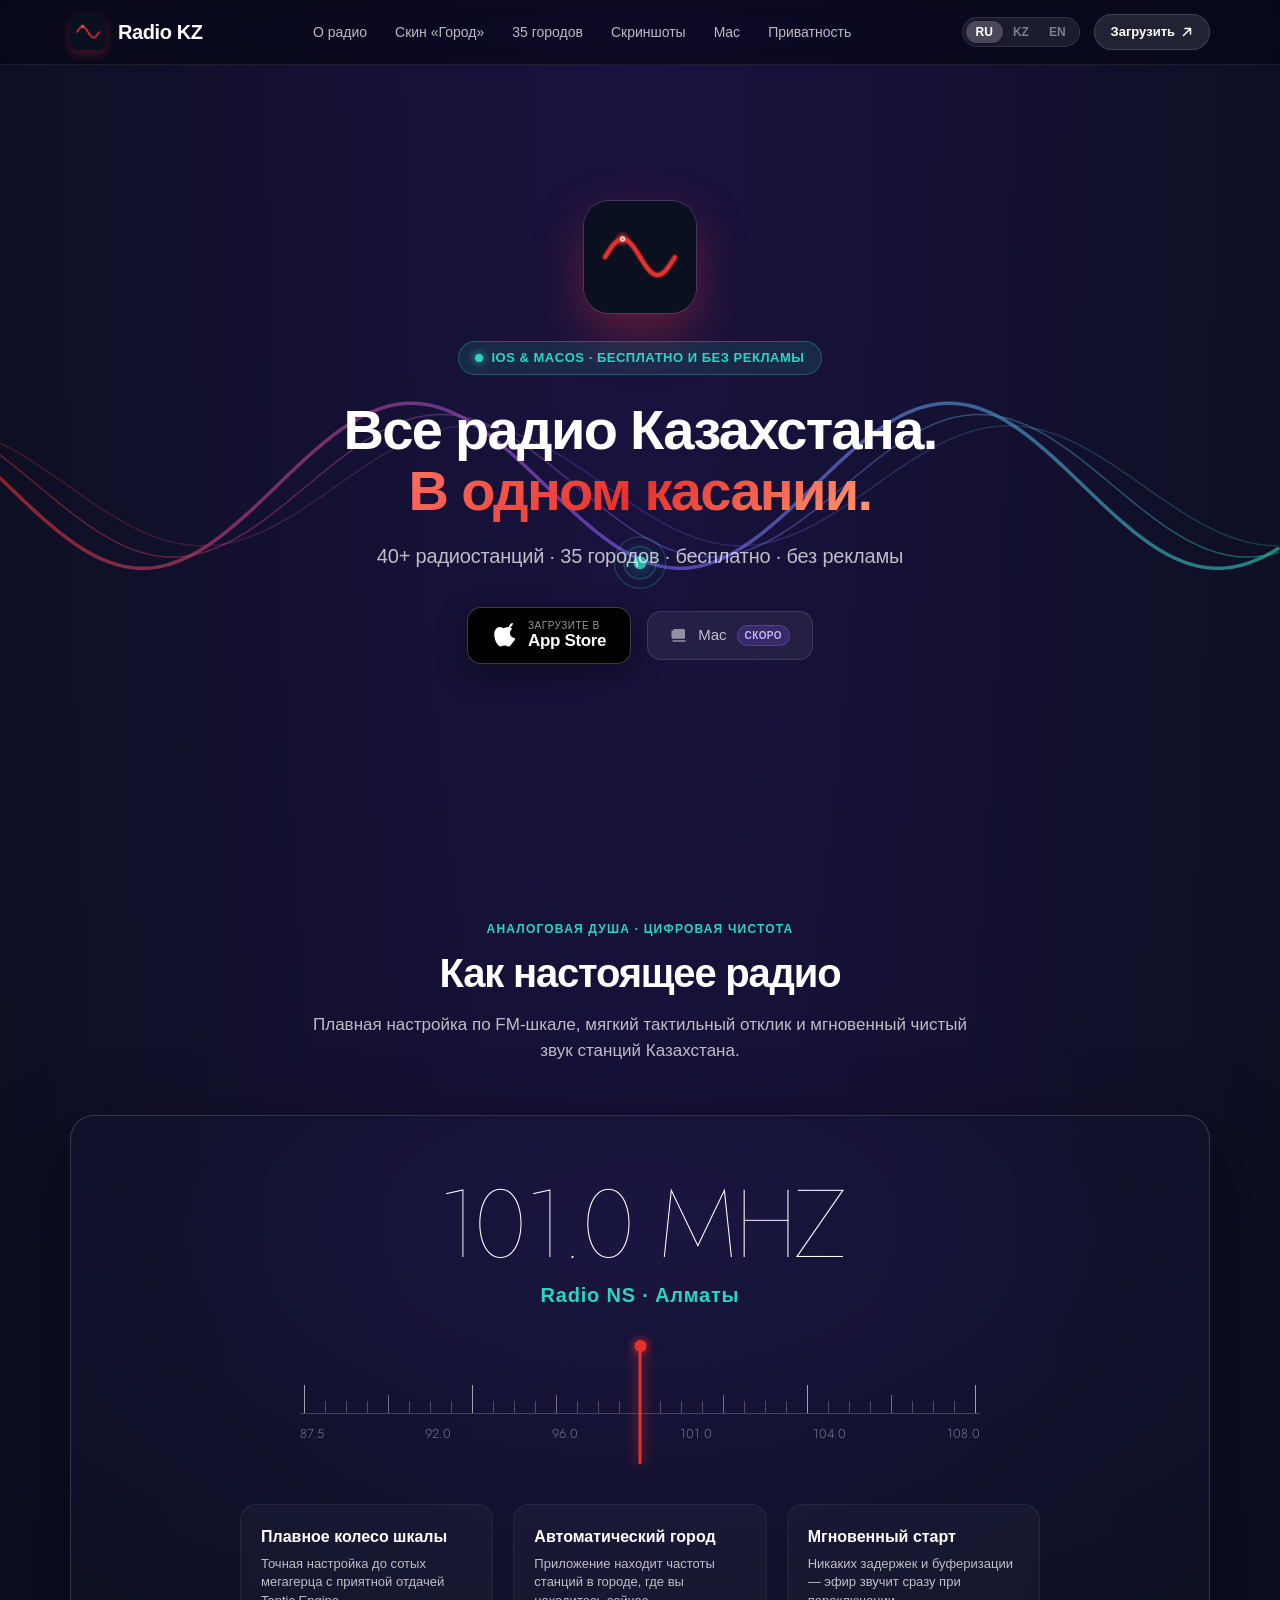
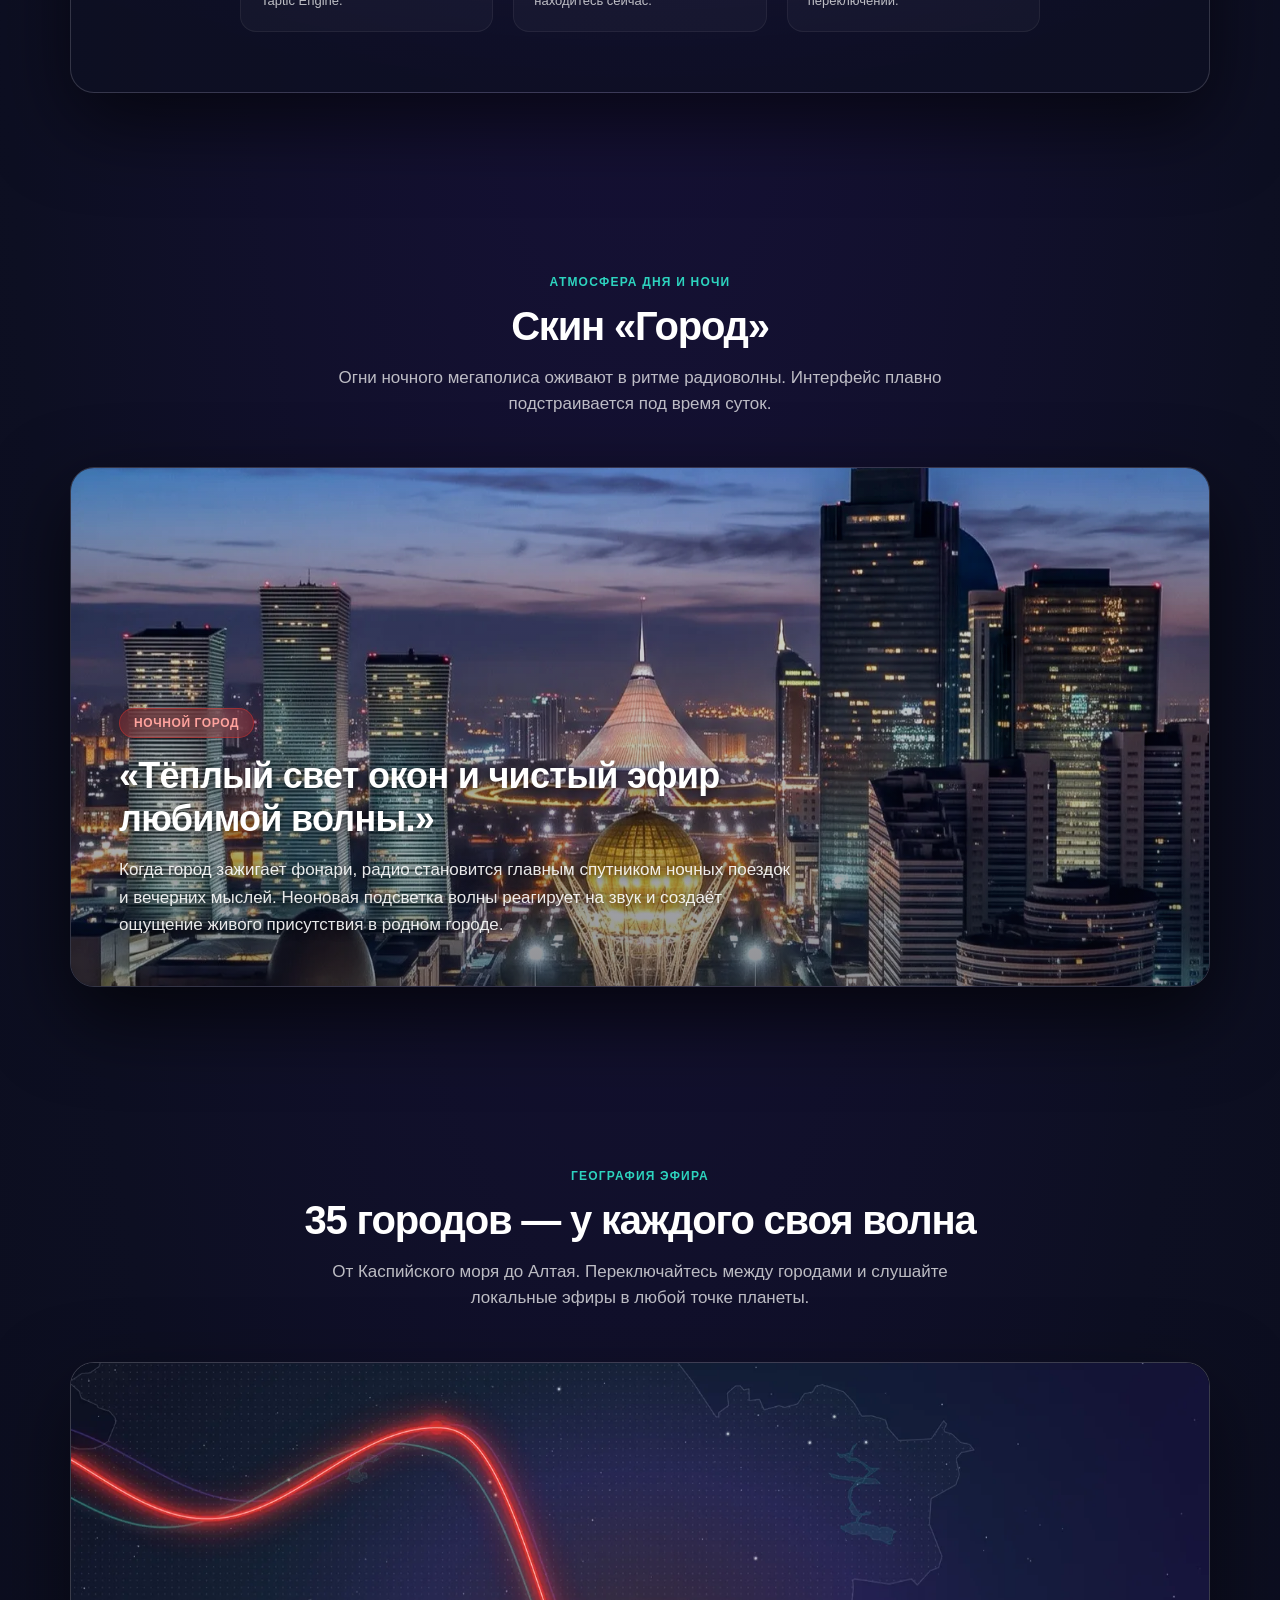
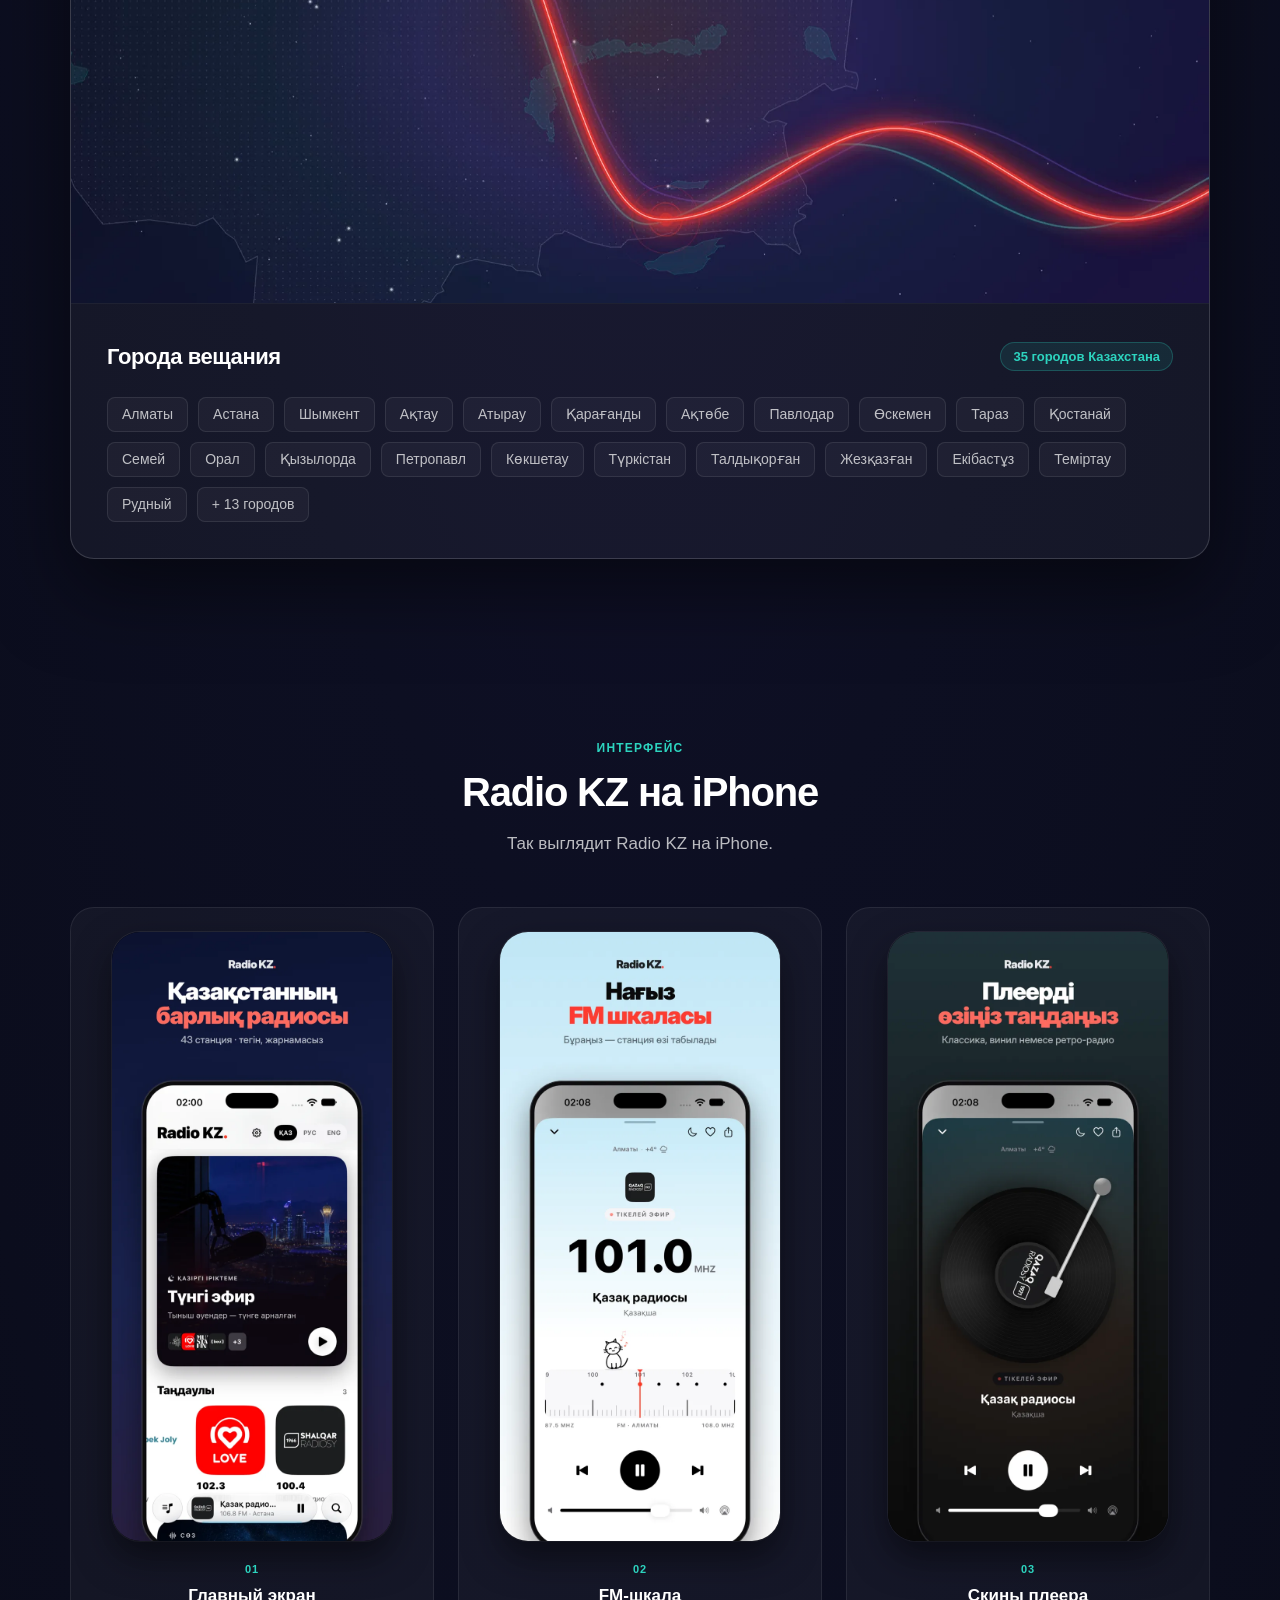
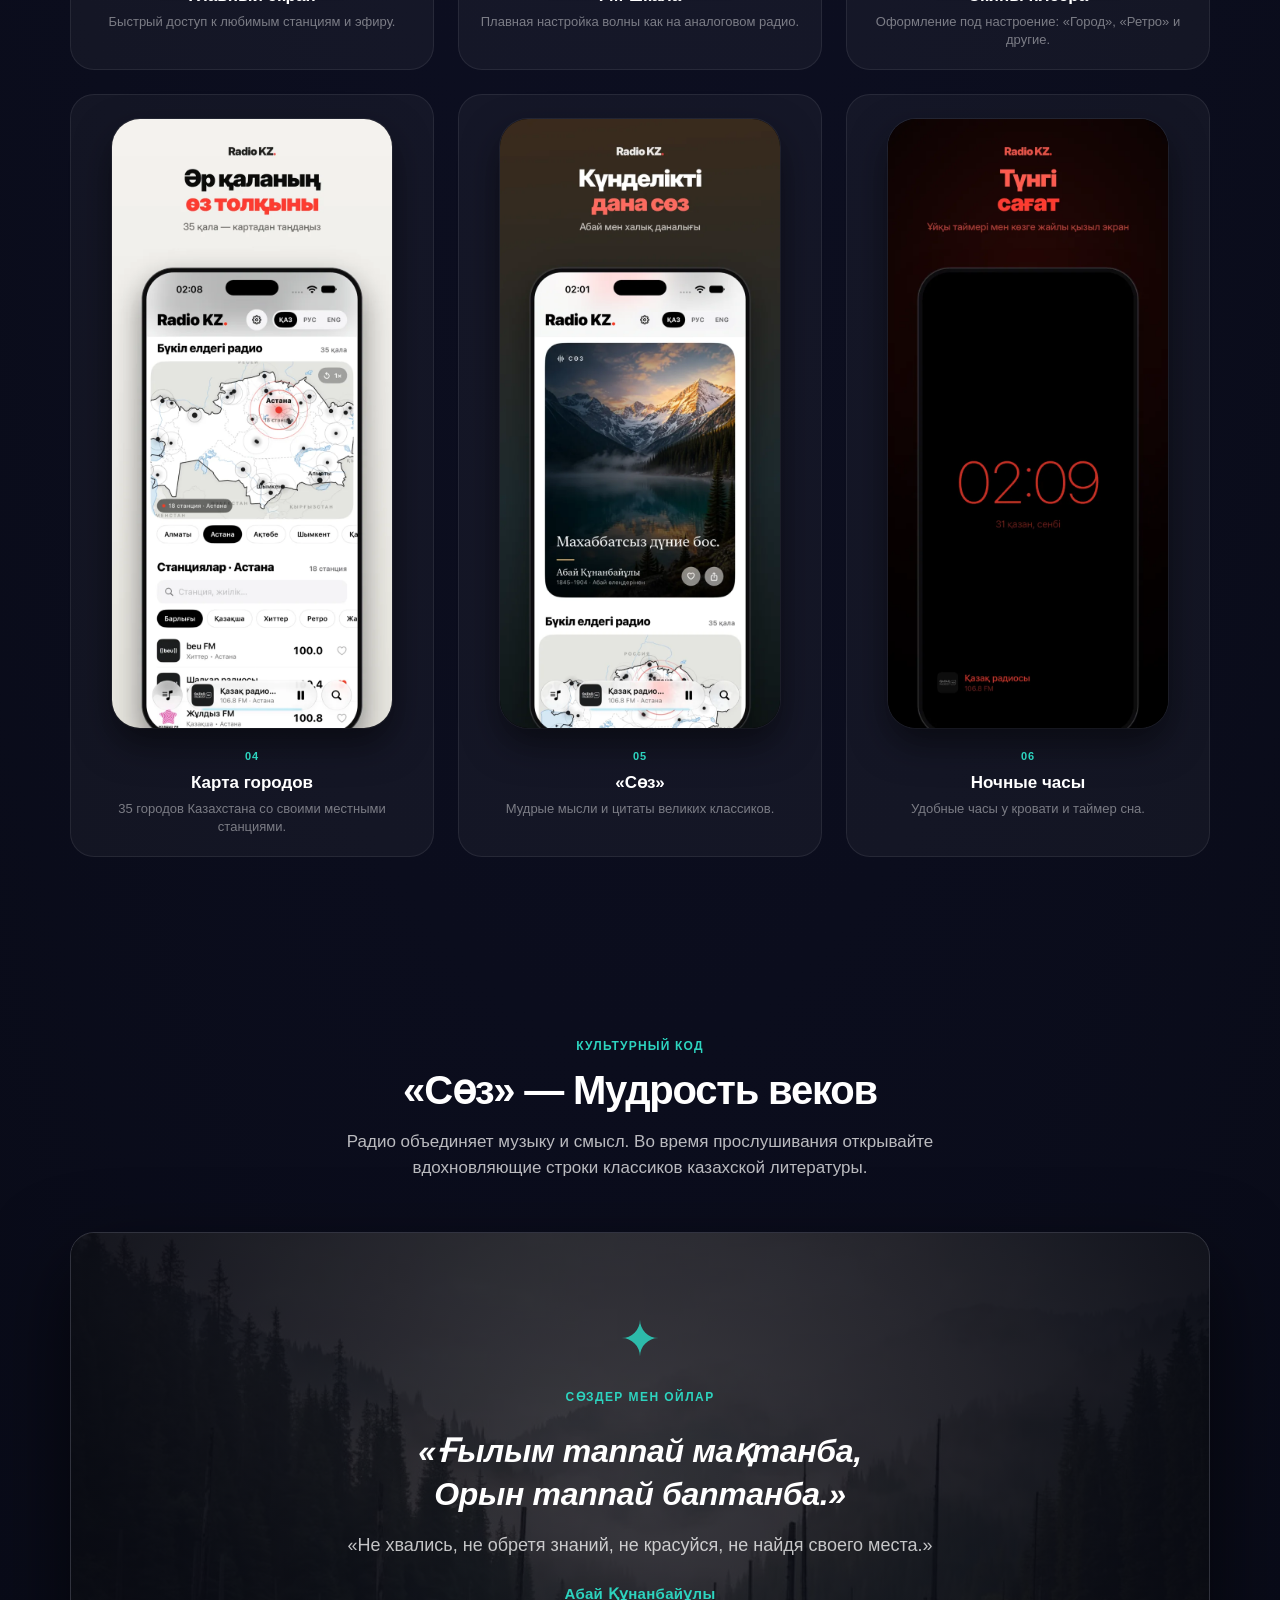
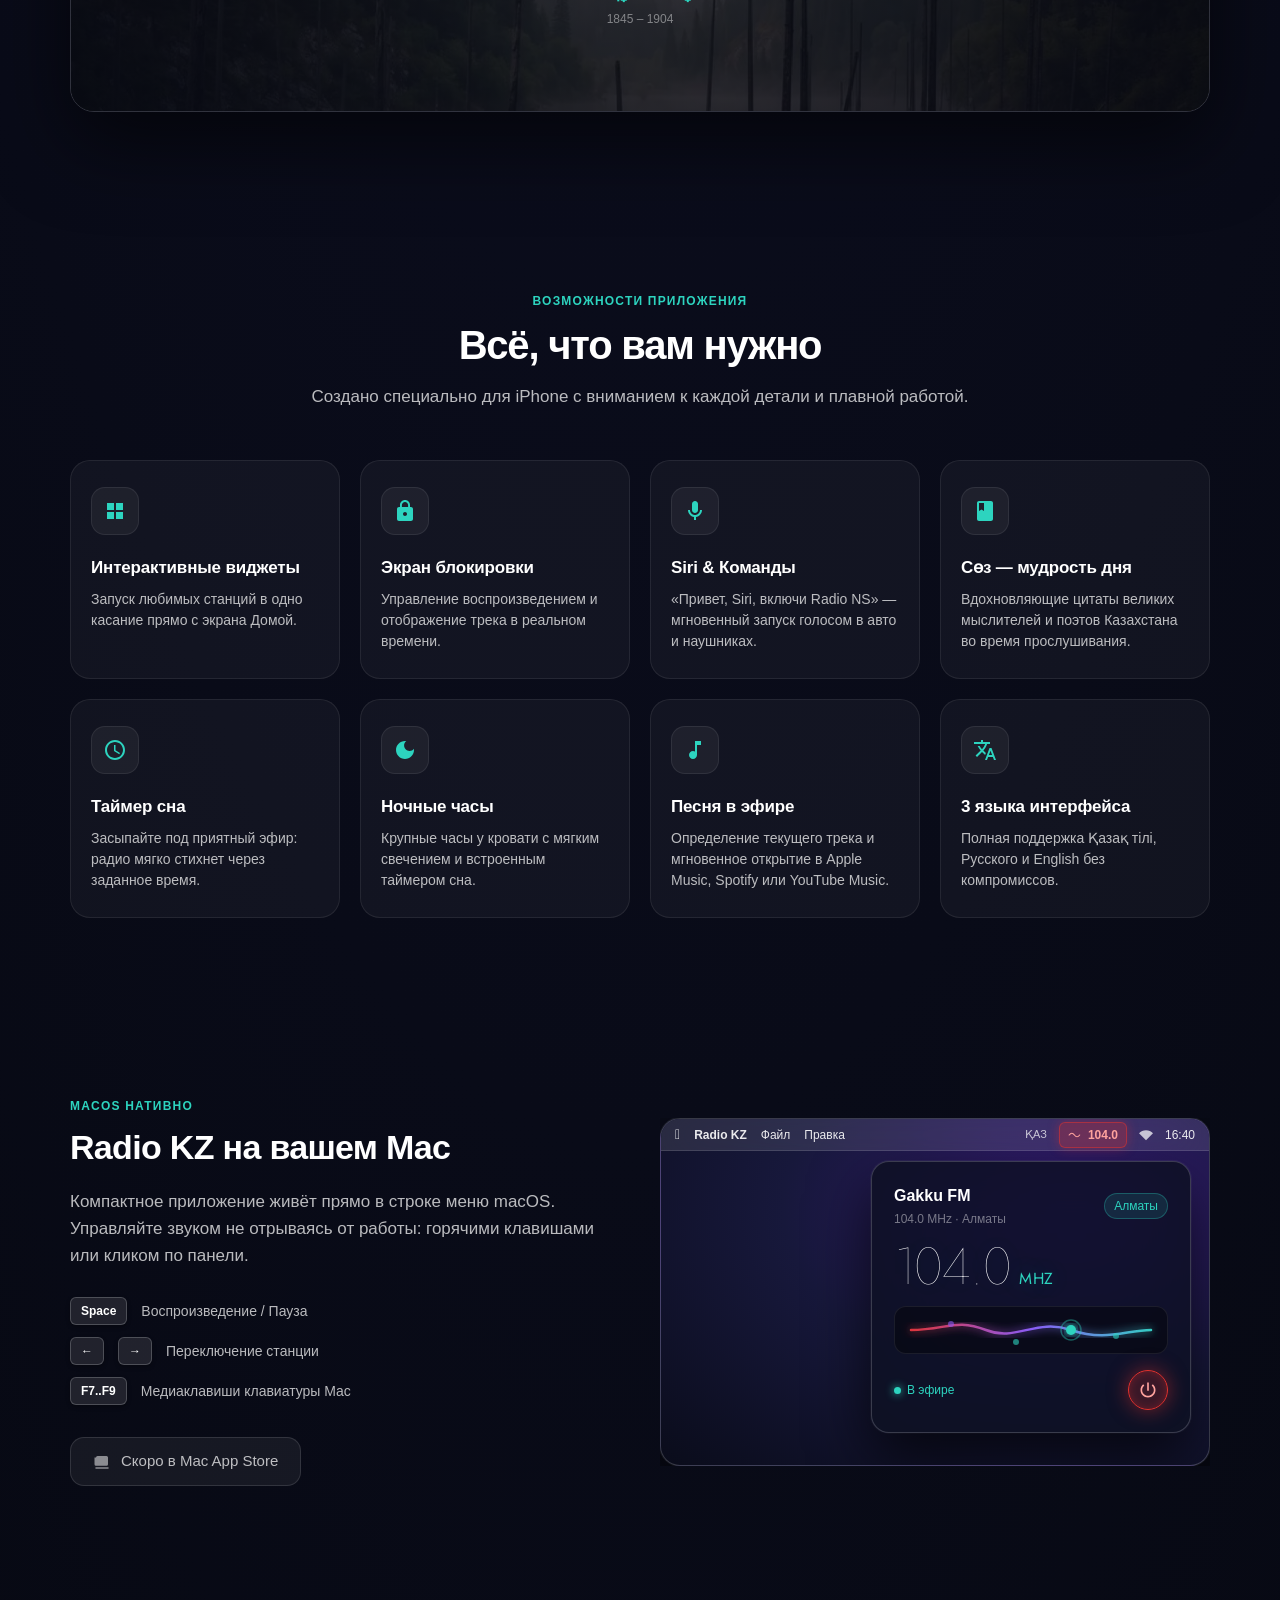
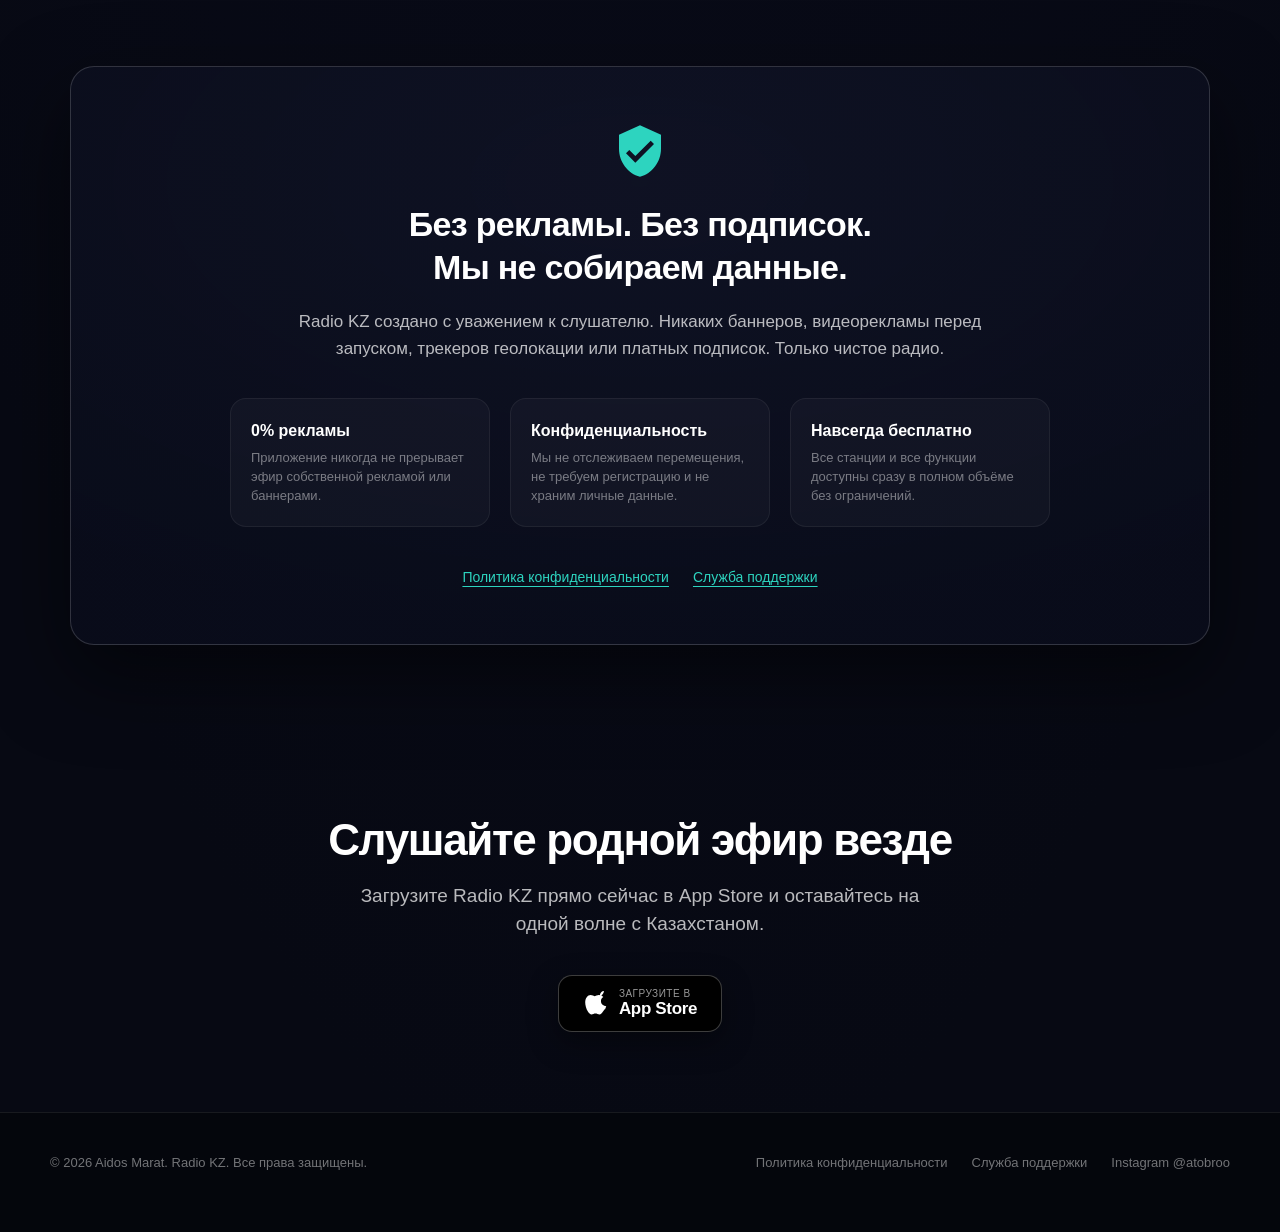
==== index.html @ be4bdcf3 "Add files via upload" ====
<!DOCTYPE html>
<html lang="ru">
<head>
  <meta charset="utf-8">
  <meta name="viewport" content="width=device-width, initial-scale=1.0, viewport-fit=cover">
  <title>Radio KZ — Все радио Казахстана. В одном касании.</title>
  <meta name="description" content="40+ радиостанций и 35 городов Казахстана в одном приложении. Бесплатно, без рекламы и подписок. iPhone, скоро на Mac.">
  
  <!-- Open Graph / Facebook / Telegram / WhatsApp -->
  <meta property="og:type" content="website">
  <meta property="og:url" content="https://atobroo.github.io/radiokz/">
  <meta property="og:title" content="Radio KZ — Все радио Казахстана. В одном касании.">
  <meta property="og:description" content="40+ радиостанций и 35 городов Казахстана в одном приложении. Бесплатно, без рекламы и подписок. iPhone, скоро на Mac.">
  <meta property="og:image" content="https://atobroo.github.io/radiokz/assets/og.jpg">
  <meta property="og:image:width" content="1200">
  <meta property="og:image:height" content="630">

  <!-- Twitter -->
  <meta name="twitter:card" content="summary_large_image">
  <meta name="twitter:title" content="Radio KZ — Все радио Казахстана. В одном касании.">
  <meta name="twitter:description" content="40+ радиостанций и 35 городов Казахстана в одном приложении. Бесплатно, без рекламы и подписок. iPhone, скоро на Mac.">
  <meta name="twitter:image" content="https://atobroo.github.io/radiokz/assets/og.jpg">

  <!-- Favicon & Icons -->
  <link rel="icon" type="image/png" sizes="32x32" href="assets/favicon.png">
  <link rel="apple-touch-icon" sizes="180x180" href="assets/apple-touch-icon.png">
  <meta name="theme-color" content="#0B1020">

  <style>
    /* =========================================================================
       FONTS & CSS VARIABLES
       ========================================================================= */
    @font-face {
      font-family: 'Jost';
      src: url('assets/fonts/Jost-Thin.ttf') format('truetype');
      font-weight: 100;
      font-style: normal;
      font-display: swap;
    }
    @font-face {
      font-family: 'Jost';
      src: url('assets/fonts/Jost-ExtraLight.ttf') format('truetype');
      font-weight: 200;
      font-style: normal;
      font-display: swap;
    }
    @font-face {
      font-family: 'Jost';
      src: url('assets/fonts/Jost-Light.ttf') format('truetype');
      font-weight: 300;
      font-style: normal;
      font-display: swap;
    }
    @font-face {
      font-family: 'Jost';
      src: url('assets/fonts/Jost-Regular.ttf') format('truetype');
      font-weight: 400;
      font-style: normal;
      font-display: swap;
    }

    :root {
      --bg-deep: #070913;
      --bg-gradient: radial-gradient(120% 100% at 50% 0%, #1A1240 0%, #0D0F22 45%, #070913 100%);
      --surface-glass: rgba(255, 255, 255, 0.04);
      --surface-glass-hover: rgba(255, 255, 255, 0.08);
      --surface-border: rgba(255, 255, 255, 0.08);
      --surface-border-bright: rgba(255, 255, 255, 0.16);
      
      --brand-red: #E5322D;
      --brand-teal: #2DD4BF;
      --brand-purple: #8B5CF6;
      --brand-blue: #38BDF8;

      --text-main: #FFFFFF;
      --text-sub: rgba(255, 255, 255, 0.72);
      --text-muted: rgba(255, 255, 255, 0.44);

      --font-sys: -apple-system, BlinkMacSystemFont, "SF Pro Display", "SF Pro Text", "Helvetica Neue", sans-serif;
      --font-jost: 'Jost', var(--font-sys);
      
      --max-width: 1180px;
      --radius-squircle: 22.37%;
      --radius-card: 24px;
    }

    /* Fallback for Kazakh Cyrillic to avoid missing glyphs in Jost */
    html[lang="kk"] h1, 
    html[lang="kk"] h2, 
    html[lang="kk"] h3, 
    html[lang="kk"] .font-display {
      font-family: var(--font-sys) !important;
    }

    * {
      box-sizing: border-box;
      margin: 0;
      padding: 0;
      -webkit-font-smoothing: antialiased;
      -moz-osx-font-smoothing: grayscale;
    }

    body {
      background-color: var(--bg-deep);
      background-image: var(--bg-gradient);
      color: var(--text-main);
      font-family: var(--font-sys);
      font-size: 17px;
      line-height: 1.5;
      overflow-x: hidden;
      min-height: 100vh;
      width: 100%;
    }

    a {
      color: inherit;
      text-decoration: none;
    }

    img {
      max-width: 100%;
      height: auto;
      display: block;
    }

    /* =========================================================================
       NAVIGATION BAR
       ========================================================================= */
    .header-nav {
      position: sticky;
      top: 0;
      z-index: 100;
      background: rgba(7, 9, 19, 0.75);
      backdrop-filter: saturate(180%) blur(20px);
      -webkit-backdrop-filter: saturate(180%) blur(20px);
      border-bottom: 1px solid rgba(255, 255, 255, 0.08);
      transition: background 0.3s ease;
    }
    .nav-inner {
      max-width: var(--max-width);
      margin: 0 auto;
      height: 64px;
      padding: 0 20px;
      display: flex;
      align-items: center;
      justify-content: space-between;
    }
    .nav-brand {
      display: flex;
      align-items: center;
      gap: 12px;
      font-weight: 700;
      font-size: 20px;
      letter-spacing: -0.02em;
    }
    .nav-icon {
      width: 36px;
      height: 36px;
      border-radius: 8px;
      box-shadow: 0 4px 12px rgba(229, 50, 45, 0.3);
    }
    .nav-links {
      display: flex;
      align-items: center;
      gap: 28px;
    }
    .nav-link {
      font-size: 14px;
      color: var(--text-sub);
      font-weight: 500;
      transition: color 0.2s ease;
    }
    .nav-link:hover {
      color: var(--text-main);
    }
    .nav-actions {
      display: flex;
      align-items: center;
      gap: 14px;
    }
    .lang-switcher {
      display: flex;
      background: rgba(255, 255, 255, 0.08);
      border-radius: 100px;
      padding: 3px;
      border: 1px solid rgba(255, 255, 255, 0.1);
    }
    .lang-btn {
      background: transparent;
      border: none;
      color: var(--text-muted);
      font-size: 12px;
      font-weight: 600;
      padding: 4px 10px;
      border-radius: 100px;
      cursor: pointer;
      transition: all 0.2s ease;
    }
    .lang-btn.active {
      background: rgba(255, 255, 255, 0.2);
      color: var(--text-main);
      box-shadow: 0 2px 8px rgba(0,0,0,0.3);
    }
    .nav-cta {
      display: inline-flex;
      align-items: center;
      gap: 6px;
      background: rgba(255, 255, 255, 0.1);
      border: 1px solid rgba(255, 255, 255, 0.15);
      color: var(--text-main);
      padding: 7px 16px;
      border-radius: 100px;
      font-size: 13px;
      font-weight: 600;
      transition: all 0.2s ease;
    }
    .nav-cta:hover {
      background: rgba(255, 255, 255, 0.18);
      border-color: rgba(255, 255, 255, 0.3);
    }

    @media (max-width: 820px) {
      .nav-links { display: none; }
      .nav-cta { display: none; }
    }

    /* =========================================================================
       HERO SECTION WITH LIVE WAVE
       ========================================================================= */
    .hero {
      position: relative;
      padding: 60px 20px 90px;
      text-align: center;
      overflow: hidden;
      min-height: 85vh;
      display: flex;
      flex-direction: column;
      align-items: center;
      justify-content: center;
    }
    .hero-canvas-wrap {
      position: absolute;
      top: 0;
      left: 0;
      width: 100%;
      height: 100%;
      pointer-events: none;
      z-index: 1;
      opacity: 0.85;
    }
    #heroCanvas {
      width: 100%;
      height: 100%;
      display: block;
    }
    .hero-content {
      position: relative;
      z-index: 2;
      max-width: 840px;
      margin: 0 auto;
      width: 100%;
    }
    .hero-app-icon {
      width: 112px;
      height: 112px;
      border-radius: 25px;
      margin: 0 auto 28px;
      box-shadow: 0 20px 50px rgba(229, 50, 45, 0.35), 0 0 0 1px rgba(255, 255, 255, 0.15);
      transition: transform 0.3s cubic-bezier(0.34, 1.56, 0.64, 1);
    }
    .hero-app-icon:hover {
      transform: scale(1.05) translateY(-4px);
    }
    .hero-badge-pill {
      display: inline-flex;
      align-items: center;
      gap: 8px;
      padding: 6px 16px;
      background: rgba(45, 212, 191, 0.12);
      border: 1px solid rgba(45, 212, 191, 0.28);
      border-radius: 100px;
      color: var(--brand-teal);
      font-size: 13px;
      font-weight: 600;
      letter-spacing: 0.04em;
      text-transform: uppercase;
      margin-bottom: 24px;
    }
    .hero-badge-dot {
      width: 8px;
      height: 8px;
      border-radius: 50%;
      background: var(--brand-teal);
      box-shadow: 0 0 8px var(--brand-teal);
    }
    .hero-title {
      font-size: 56px;
      line-height: 1.1;
      font-weight: 700;
      letter-spacing: -0.03em;
      margin-bottom: 20px;
      color: var(--text-main);
      word-break: break-word;
    }
    .hero-title-accent {
      background: linear-gradient(135deg, #FF6F61 0%, #E5322D 50%, #FF9A76 100%);
      -webkit-background-clip: text;
      -webkit-text-fill-color: transparent;
      display: inline-block;
    }
    .hero-subtitle {
      font-size: 20px;
      line-height: 1.45;
      color: var(--text-sub);
      font-weight: 400;
      max-width: 640px;
      margin: 0 auto 36px;
      letter-spacing: -0.01em;
    }
    .hero-buttons {
      display: flex;
      align-items: center;
      justify-content: center;
      gap: 16px;
      flex-wrap: wrap;
    }
    
    /* Custom Apple Pill Badge */
    .btn-appstore {
      display: inline-flex;
      align-items: center;
      gap: 12px;
      background: #000000;
      color: #FFFFFF;
      padding: 12px 24px;
      border-radius: 14px;
      border: 1px solid rgba(255, 255, 255, 0.24);
      transition: all 0.25s ease;
      box-shadow: 0 10px 30px rgba(0, 0, 0, 0.4);
    }
    .btn-appstore:hover {
      background: #111111;
      border-color: rgba(255, 255, 255, 0.4);
      transform: translateY(-2px);
      box-shadow: 0 14px 40px rgba(0, 0, 0, 0.6);
    }
    .btn-appstore svg {
      width: 24px;
      height: 24px;
      fill: currentColor;
    }
    .btn-appstore-text {
      text-align: left;
      line-height: 1.15;
    }
    .btn-appstore-sub {
      font-size: 10px;
      text-transform: uppercase;
      letter-spacing: 0.05em;
      color: rgba(255, 255, 255, 0.6);
    }
    .btn-appstore-main {
      font-size: 17px;
      font-weight: 600;
      letter-spacing: -0.02em;
    }

    .btn-mac-pill {
      display: inline-flex;
      align-items: center;
      gap: 10px;
      background: rgba(255, 255, 255, 0.06);
      color: var(--text-sub);
      padding: 12px 22px;
      border-radius: 14px;
      border: 1px solid rgba(255, 255, 255, 0.12);
      font-size: 15px;
      font-weight: 500;
      cursor: default;
    }
    .btn-mac-pill svg {
      width: 18px;
      height: 18px;
      fill: currentColor;
      opacity: 0.7;
    }
    .pill-soon {
      font-size: 10px;
      padding: 2px 7px;
      border-radius: 100px;
      background: rgba(139, 92, 246, 0.2);
      color: #C4B5FD;
      font-weight: 600;
      letter-spacing: 0.04em;
      text-transform: uppercase;
      border: 1px solid rgba(139, 92, 246, 0.35);
    }

    @media (max-width: 600px) {
      .hero-title { font-size: 36px; }
      .hero-subtitle { font-size: 17px; }
      .hero-app-icon { width: 92px; height: 92px; border-radius: 20px; }
    }

    /* =========================================================================
       SECTION CONTAINERS & TYPOGRAPHY
       ========================================================================= */
    .section-wrap {
      max-width: var(--max-width);
      margin: 0 auto;
      padding: 90px 20px;
      position: relative;
      width: 100%;
    }
    .section-head {
      text-align: center;
      max-width: 680px;
      margin: 0 auto 50px;
    }
    .section-tag {
      font-size: 12px;
      font-weight: 700;
      text-transform: uppercase;
      letter-spacing: 0.1em;
      color: var(--brand-teal);
      margin-bottom: 12px;
      display: block;
    }
    .section-title {
      font-size: 40px;
      line-height: 1.15;
      font-weight: 700;
      letter-spacing: -0.03em;
      margin-bottom: 16px;
      color: var(--text-main);
      word-break: break-word;
    }
    .section-desc {
      font-size: 17px;
      line-height: 1.55;
      color: var(--text-sub);
      font-weight: 400;
    }

    @media (max-width: 600px) {
      .section-wrap { padding: 60px 16px; }
      .section-title { font-size: 28px; }
      .section-desc { font-size: 15px; }
      .mac-panel-anchor { justify-content: center; padding: 10px 6px 0; }
      .mac-panel { padding: 16px 14px; width: 100%; }
      .panel-big-freq { font-size: 44px; }
    }

    /* Reveal animations with IntersectionObserver */
    .reveal {
      opacity: 0;
      transform: translateY(30px);
      transition: opacity 0.8s cubic-bezier(0.16, 1, 0.3, 1), transform 0.8s cubic-bezier(0.16, 1, 0.3, 1);
      will-change: opacity, transform;
    }
    .reveal.active {
      opacity: 1;
      transform: translateY(0);
    }

    /* =========================================================================
       SECTION 2: REAL RADIO (TUNER DISPLAY)
       ========================================================================= */
    .tuner-card {
      background: radial-gradient(80% 80% at 50% 20%, rgba(30, 27, 75, 0.5) 0%, rgba(13, 15, 34, 0.8) 100%);
      border: 1px solid var(--surface-border-bright);
      border-radius: var(--radius-card);
      padding: 60px 24px;
      text-align: center;
      box-shadow: 0 30px 80px rgba(0, 0, 0, 0.6);
      position: relative;
      overflow: hidden;
      width: 100%;
    }
    .tuner-freq {
      font-family: var(--font-jost);
      font-size: 96px;
      font-weight: 100;
      letter-spacing: -0.03em;
      color: #FFFFFF;
      line-height: 1;
      margin-bottom: 8px;
      text-shadow: 0 0 30px rgba(255, 255, 255, 0.2);
    }
    .tuner-station-name {
      font-size: 20px;
      font-weight: 600;
      color: var(--brand-teal);
      letter-spacing: 0.04em;
      margin-bottom: 36px;
    }
    .tuner-scale-wrap {
      max-width: 680px;
      margin: 0 auto 36px;
      position: relative;
      padding: 20px 0;
      width: 100%;
    }
    .tuner-needle {
      position: absolute;
      top: 0;
      left: 50%;
      transform: translateX(-50%);
      width: 3px;
      height: 100%;
      background: var(--brand-red);
      box-shadow: 0 0 14px var(--brand-red);
      z-index: 5;
    }
    .tuner-needle-head {
      position: absolute;
      top: -6px;
      left: 50%;
      transform: translateX(-50%);
      width: 12px;
      height: 12px;
      background: var(--brand-red);
      border-radius: 50%;
      box-shadow: 0 0 10px var(--brand-red);
    }
    .tuner-ticks {
      display: flex;
      justify-content: space-between;
      align-items: flex-end;
      height: 48px;
      padding: 0 4px;
      border-bottom: 1px solid rgba(255, 255, 255, 0.2);
      overflow: hidden;
    }
    .tick {
      width: 1px;
      background: rgba(255, 255, 255, 0.25);
      height: 12px;
      flex-shrink: 0;
    }
    .tick.major {
      height: 28px;
      background: rgba(255, 255, 255, 0.6);
    }
    .tick.mid {
      height: 18px;
      background: rgba(255, 255, 255, 0.4);
    }
    .scale-labels {
      display: flex;
      justify-content: space-between;
      font-family: var(--font-jost);
      font-size: 13px;
      color: var(--text-muted);
      margin-top: 10px;
      font-weight: 300;
    }
    .tuner-features {
      display: grid;
      grid-template-columns: repeat(3, 1fr);
      gap: 20px;
      max-width: 800px;
      margin: 40px auto 0;
      text-align: left;
    }
    .tuner-feat-item {
      padding: 20px;
      background: rgba(255, 255, 255, 0.03);
      border: 1px solid rgba(255, 255, 255, 0.06);
      border-radius: 16px;
    }
    .tuner-feat-title {
      font-size: 16px;
      font-weight: 600;
      color: #FFFFFF;
      margin-bottom: 6px;
    }
    .tuner-feat-desc {
      font-size: 13px;
      color: var(--text-sub);
      line-height: 1.45;
    }

    @media (max-width: 768px) {
      .tuner-freq { font-size: 56px; }
      .tuner-features { grid-template-columns: 1fr; }
      .tuner-card { padding: 40px 16px; }
    }

    /* =========================================================================
       SECTION 3: CITY SKIN (SHOWCASE)
       ========================================================================= */
    .city-card {
      position: relative;
      border-radius: var(--radius-card);
      overflow: hidden;
      border: 1px solid var(--surface-border-bright);
      min-height: 520px;
      display: flex;
      align-items: flex-end;
      padding: 48px;
      box-shadow: 0 30px 80px rgba(0, 0, 0, 0.7);
      width: 100%;
    }
    .city-bg {
      position: absolute;
      top: 0;
      left: 0;
      width: 100%;
      height: 100%;
      object-fit: cover;
      object-position: center;
      z-index: 1;
      filter: contrast(1.05) brightness(1.04);
      transition: transform 0.6s ease;
    }
    .city-card:hover .city-bg {
      transform: scale(1.02);
    }
    /* Gentle overlay: max 0.45 at bottom, 0.1 at top to keep city lights visible */
    .city-overlay {
      position: absolute;
      inset: 0;
      background: linear-gradient(180deg, rgba(7, 9, 19, 0.1) 0%, rgba(7, 9, 19, 0.25) 50%, rgba(7, 9, 19, 0.45) 100%);
      z-index: 2;
    }
    .city-content {
      position: relative;
      z-index: 3;
      max-width: 680px;
    }
    .city-pill {
      display: inline-block;
      padding: 5px 14px;
      border-radius: 100px;
      background: rgba(229, 50, 45, 0.25);
      border: 1px solid rgba(229, 50, 45, 0.45);
      color: #FFA39E;
      font-size: 12px;
      font-weight: 600;
      text-transform: uppercase;
      letter-spacing: 0.05em;
      margin-bottom: 16px;
      backdrop-filter: blur(8px);
    }
    .city-title {
      font-size: 36px;
      line-height: 1.2;
      font-weight: 700;
      letter-spacing: -0.02em;
      margin-bottom: 16px;
      color: #FFFFFF;
      word-break: break-word;
      text-shadow: 0 2px 10px rgba(0,0,0,0.6);
    }
    .city-desc {
      font-size: 17px;
      line-height: 1.6;
      color: rgba(255, 255, 255, 0.9);
      text-shadow: 0 2px 8px rgba(0,0,0,0.7);
    }

    @media (max-width: 600px) {
      .city-card { padding: 28px 18px; min-height: 420px; }
      .city-title { font-size: 26px; }
      .city-desc { font-size: 15px; }
    }

    /* =========================================================================
       SECTION 4: KAZAKHSTAN MAP & 35 CITIES
       ========================================================================= */
    .map-card {
      background: var(--surface-glass);
      border: 1px solid var(--surface-border-bright);
      border-radius: var(--radius-card);
      overflow: hidden;
      box-shadow: 0 30px 80px rgba(0, 0, 0, 0.5);
      width: 100%;
    }
    .map-img-wrap {
      position: relative;
      background: #0B0E20;
      border-bottom: 1px solid rgba(255, 255, 255, 0.08);
      overflow: hidden;
    }
    .map-img {
      width: 100%;
      max-height: 540px;
      object-fit: cover;
      display: block;
    }
    .map-cities-bar {
      padding: 36px 36px;
    }
    .cities-title-row {
      display: flex;
      align-items: center;
      justify-content: space-between;
      margin-bottom: 24px;
      flex-wrap: wrap;
      gap: 16px;
    }
    .cities-title-row h3 {
      font-size: 22px;
      font-weight: 700;
      letter-spacing: -0.02em;
    }
    .cities-count-pill {
      font-size: 13px;
      color: var(--brand-teal);
      background: rgba(45, 212, 191, 0.1);
      border: 1px solid rgba(45, 212, 191, 0.25);
      padding: 4px 12px;
      border-radius: 100px;
      font-weight: 600;
    }
    .cities-tags-cloud {
      display: flex;
      flex-wrap: wrap;
      gap: 10px;
    }
    .city-tag {
      background: rgba(255, 255, 255, 0.04);
      border: 1px solid rgba(255, 255, 255, 0.09);
      padding: 6px 14px;
      border-radius: 8px;
      font-size: 14px;
      color: var(--text-sub);
      transition: all 0.2s ease;
    }
    .city-tag:hover {
      background: rgba(255, 255, 255, 0.1);
      color: #FFFFFF;
      border-color: rgba(255, 255, 255, 0.25);
    }

    @media (max-width: 600px) {
      .map-cities-bar { padding: 24px 16px; }
      .city-tag { font-size: 13px; padding: 5px 10px; }
    }

    /* =========================================================================
       SECTION 5: SCREENSHOT GALLERY (6 SCREENS)
       ========================================================================= */
    .gallery-grid {
      display: grid;
      grid-template-columns: repeat(3, 1fr);
      gap: 24px;
      width: 100%;
    }
    .gallery-item {
      background: var(--surface-glass);
      border: 1px solid var(--surface-border);
      border-radius: var(--radius-card);
      padding: 24px 18px 20px;
      display: flex;
      flex-direction: column;
      align-items: center;
      text-align: center;
      transition: transform 0.3s ease, border-color 0.3s ease, box-shadow 0.3s ease;
    }
    .gallery-item:hover {
      transform: translateY(-6px);
      border-color: var(--surface-border-bright);
      box-shadow: 0 20px 40px rgba(0, 0, 0, 0.5);
    }
    .gallery-frame {
      width: 100%;
      max-width: 280px;
      border-radius: 28px;
      overflow: hidden;
      box-shadow: 0 16px 36px rgba(0,0,0,0.5), 0 0 0 1px rgba(255,255,255,0.08);
      margin-bottom: 20px;
      background: #000;
    }
    .gallery-img {
      width: 100%;
      height: auto;
      display: block;
    }
    .gallery-num {
      font-size: 11px;
      color: var(--brand-teal);
      font-weight: 700;
      letter-spacing: 0.08em;
      text-transform: uppercase;
      margin-bottom: 6px;
    }
    .gallery-caption-title {
      font-size: 17px;
      font-weight: 600;
      color: #FFFFFF;
      margin-bottom: 4px;
    }
    .gallery-caption-desc {
      font-size: 13px;
      color: var(--text-muted);
      line-height: 1.4;
    }

    @media (max-width: 900px) {
      .gallery-grid { grid-template-columns: repeat(2, 1fr); }
    }
    @media (max-width: 600px) {
      .gallery-grid { grid-template-columns: 1fr; }
    }

    /* =========================================================================
       SECTION 6: ABAI QUOTE («СӨЗ»)
       ========================================================================= */
    .quote-card {
      position: relative;
      border-radius: var(--radius-card);
      overflow: hidden;
      border: 1px solid var(--surface-border-bright);
      min-height: 480px;
      display: flex;
      flex-direction: column;
      justify-content: center;
      align-items: center;
      text-align: center;
      padding: 60px 24px;
      box-shadow: 0 30px 80px rgba(0, 0, 0, 0.6);
      width: 100%;
    }
    .quote-bg {
      position: absolute;
      top: 0;
      left: 0;
      width: 100%;
      height: 100%;
      object-fit: cover;
      z-index: 1;
      filter: brightness(0.4) saturate(1.1);
    }
    .quote-overlay {
      position: absolute;
      inset: 0;
      background: radial-gradient(circle at center, rgba(11, 16, 32, 0.4) 0%, rgba(7, 9, 19, 0.85) 100%);
      z-index: 2;
    }
    .quote-content {
      position: relative;
      z-index: 3;
      max-width: 720px;
      width: 100%;
    }
    .quote-ornament {
      width: 44px;
      height: 44px;
      margin: 0 auto 20px;
      fill: var(--brand-teal);
      opacity: 0.85;
    }
    .quote-tag {
      font-size: 12px;
      letter-spacing: 0.12em;
      text-transform: uppercase;
      font-weight: 700;
      color: var(--brand-teal);
      margin-bottom: 24px;
    }
    .quote-text-kz {
      font-size: 32px;
      line-height: 1.35;
      font-weight: 600;
      color: #FFFFFF;
      margin-bottom: 16px;
      letter-spacing: -0.01em;
      font-style: italic;
    }
    .quote-text-trans {
      font-size: 18px;
      line-height: 1.5;
      color: rgba(255, 255, 255, 0.75);
      margin-bottom: 24px;
    }
    .quote-author {
      font-size: 15px;
      font-weight: 600;
      color: var(--brand-teal);
      letter-spacing: 0.02em;
    }
    .quote-sub {
      font-size: 12px;
      color: var(--text-muted);
      margin-top: 4px;
    }

    @media (max-width: 600px) {
      .quote-card { padding: 40px 16px; min-height: 380px; }
      .quote-text-kz { font-size: 22px; }
      .quote-text-trans { font-size: 15px; }
    }

    /* =========================================================================
       SECTION 7: FEATURES GRID (8 CARDS)
       ========================================================================= */
    .features-grid {
      display: grid;
      grid-template-columns: repeat(4, 1fr);
      gap: 20px;
      width: 100%;
    }
    .feat-card {
      background: var(--surface-glass);
      border: 1px solid var(--surface-border);
      border-radius: 20px;
      padding: 26px 20px;
      transition: all 0.3s ease;
      display: flex;
      flex-direction: column;
    }
    .feat-card:hover {
      background: var(--surface-glass-hover);
      border-color: var(--surface-border-bright);
      transform: translateY(-4px);
      box-shadow: 0 16px 36px rgba(0,0,0,0.4);
    }
    .feat-icon-wrap {
      width: 48px;
      height: 48px;
      border-radius: 14px;
      background: rgba(255, 255, 255, 0.05);
      display: flex;
      align-items: center;
      justify-content: center;
      margin-bottom: 20px;
      border: 1px solid rgba(255, 255, 255, 0.08);
      color: var(--brand-teal);
    }
    .feat-icon-wrap svg {
      width: 24px;
      height: 24px;
      fill: currentColor;
    }
    .feat-title {
      font-size: 17px;
      font-weight: 600;
      color: #FFFFFF;
      margin-bottom: 8px;
      letter-spacing: -0.01em;
    }
    .feat-desc {
      font-size: 14px;
      line-height: 1.5;
      color: var(--text-sub);
    }

    @media (max-width: 1000px) {
      .features-grid { grid-template-columns: repeat(2, 1fr); }
    }
    @media (max-width: 600px) {
      .features-grid { grid-template-columns: 1fr; }
    }

    /* =========================================================================
       SECTION 8: MAC EXPERIENCE (VIVID MENU BAR PANEL MOCKUP)
       ========================================================================= */
    .mac-showcase {
      display: grid;
      grid-template-columns: 1fr 1fr;
      gap: 40px;
      align-items: center;
      width: 100%;
      max-width: 100%;
      min-width: 0;
    }
    .mac-info {
      min-width: 0;
      width: 100%;
    }
    .mac-mockup-wrap {
      min-width: 0;
      width: 100%;
      max-width: 100%;
      overflow: hidden;
    }
    .mac-panel-anchor {
      display: flex;
      justify-content: flex-end;
      padding: 10px 14px 0;
      width: 100%;
      box-sizing: border-box;
    }
    .mac-panel {
      width: 310px;
      max-width: 100%;
      box-sizing: border-box;
      background: rgba(14, 18, 34, 0.88);
      backdrop-filter: saturate(190%) blur(40px);
      -webkit-backdrop-filter: saturate(190%) blur(40px);
      border-radius: 18px;
      border: 1px solid rgba(255, 255, 255, 0.18);
      box-shadow: 0 25px 60px rgba(0, 0, 0, 0.7), 0 0 0 1px rgba(255, 255, 255, 0.05);
      padding: 20px;
      position: relative;
    }
    .mac-info h3 {
      font-size: 34px;
      line-height: 1.2;
      font-weight: 700;
      letter-spacing: -0.02em;
      margin-bottom: 20px;
    }
    .mac-info p {
      font-size: 17px;
      line-height: 1.6;
      color: var(--text-sub);
      margin-bottom: 28px;
    }
    .shortcuts-list {
      display: flex;
      flex-direction: column;
      gap: 12px;
      margin-bottom: 32px;
    }
    .shortcut-row {
      display: flex;
      align-items: center;
      gap: 14px;
    }
    .key-badge {
      font-family: var(--font-sys);
      font-size: 12px;
      font-weight: 600;
      padding: 4px 10px;
      background: rgba(255, 255, 255, 0.1);
      border: 1px solid rgba(255, 255, 255, 0.2);
      border-radius: 6px;
      color: #FFFFFF;
      box-shadow: 0 2px 4px rgba(0,0,0,0.3);
      min-width: 32px;
      text-align: center;
    }
    .key-label {
      font-size: 14px;
      color: var(--text-sub);
    }

    /* Enhanced macOS Desktop & Panel Mockup */
    .mac-mockup-wrap {
      width: 100%;
    }
    .mac-desktop-screen {
      background: radial-gradient(110% 110% at 75% 25%, #351C75 0%, #17183B 48%, #090B18 100%);
      border-radius: 20px;
      border: 1px solid rgba(255, 255, 255, 0.18);
      box-shadow: 0 30px 80px rgba(0, 0, 0, 0.75), 0 0 0 1px rgba(255, 255, 255, 0.08);
      overflow: hidden;
      padding-bottom: 32px;
      position: relative;
    }
    .mac-menubar {
      height: 32px;
      background: rgba(255, 255, 255, 0.1);
      backdrop-filter: blur(25px);
      -webkit-backdrop-filter: blur(25px);
      border-bottom: 1px solid rgba(255, 255, 255, 0.12);
      display: flex;
      align-items: center;
      justify-content: space-between;
      padding: 0 14px;
      font-size: 12px;
      color: rgba(255, 255, 255, 0.9);
      position: relative;
      z-index: 10;
    }
    .mac-menu-left {
      display: flex;
      align-items: center;
      gap: 14px;
      font-weight: 500;
    }
    .mac-menu-right {
      display: flex;
      align-items: center;
      gap: 12px;
    }
    .mac-active-icon {
      background: rgba(229, 50, 45, 0.28);
      border: 1px solid rgba(229, 50, 45, 0.5);
      border-radius: 6px;
      padding: 3px 8px;
      color: #FFA39E;
      display: flex;
      align-items: center;
      gap: 6px;
      box-shadow: 0 0 12px rgba(229, 50, 45, 0.35);
    }
    
    /* Dropping glass panel */
    .mac-panel-anchor {
      display: flex;
      justify-content: flex-end;
      padding: 10px 18px 0;
    }
    .mac-panel {
      width: 320px;
      max-width: 100%;
      background: rgba(14, 18, 34, 0.88);
      backdrop-filter: saturate(190%) blur(40px);
      -webkit-backdrop-filter: saturate(190%) blur(40px);
      border-radius: 18px;
      border: 1px solid rgba(255, 255, 255, 0.18);
      box-shadow: 0 25px 60px rgba(0, 0, 0, 0.7), 0 0 0 1px rgba(255, 255, 255, 0.05);
      padding: 22px;
      position: relative;
    }
    .panel-station-row {
      display: flex;
      align-items: center;
      justify-content: space-between;
      margin-bottom: 12px;
    }
    .panel-station-title {
      font-size: 16px;
      font-weight: 700;
      color: #FFFFFF;
    }
    .panel-station-meta {
      font-size: 12px;
      color: var(--text-muted);
      margin-top: 2px;
    }
    .panel-city-chip {
      font-size: 12px;
      color: #2DD4BF;
      padding: 3px 9px;
      background: rgba(45, 212, 191, 0.12);
      border: 1px solid rgba(45, 212, 191, 0.3);
      border-radius: 100px;
      font-weight: 500;
    }

    /* Giant 104.0 MHZ in Jost Thin */
    .panel-big-freq {
      font-family: var(--font-jost);
      font-size: 52px;
      font-weight: 100;
      letter-spacing: -0.02em;
      color: #FFFFFF;
      line-height: 1;
      margin: 8px 0 14px;
      text-shadow: 0 0 24px rgba(45, 212, 191, 0.3);
      display: flex;
      align-items: baseline;
      gap: 8px;
    }
    .panel-big-freq span {
      font-size: 16px;
      font-weight: 400;
      color: var(--brand-teal);
      letter-spacing: 0.05em;
    }

    /* MiniTuner Live Wave with station dots */
    .panel-wave-wrap {
      height: 48px;
      background: rgba(0, 0, 0, 0.4);
      border-radius: 12px;
      border: 1px solid rgba(255, 255, 255, 0.08);
      display: flex;
      align-items: center;
      justify-content: center;
      position: relative;
      margin-bottom: 16px;
      overflow: hidden;
    }
    .panel-controls-row {
      display: flex;
      align-items: center;
      justify-content: space-between;
    }
    .panel-status-live {
      font-size: 12px;
      color: #2DD4BF;
      display: flex;
      align-items: center;
      gap: 6px;
      font-weight: 500;
    }
    .panel-btn-power {
      width: 40px;
      height: 40px;
      border-radius: 50%;
      background: rgba(229, 50, 45, 0.2);
      border: 1.5px solid var(--brand-red);
      color: #FFA39E;
      display: flex;
      align-items: center;
      justify-content: center;
      box-shadow: 0 0 20px rgba(229, 50, 45, 0.5), inset 0 0 8px rgba(229, 50, 45, 0.3);
      transition: transform 0.2s ease, box-shadow 0.2s ease;
    }
    .panel-btn-power:hover {
      transform: scale(1.05);
      box-shadow: 0 0 26px rgba(229, 50, 45, 0.7);
    }

    @media (max-width: 900px) {
      .mac-showcase { grid-template-columns: 1fr; }
      .mac-panel-anchor { justify-content: center; }
    }

    /* =========================================================================
       SECTION 9: PRIVACY & VALUES
       ========================================================================= */
    .privacy-card {
      background: radial-gradient(80% 80% at 50% 20%, rgba(20, 24, 45, 0.6) 0%, rgba(10, 13, 28, 0.8) 100%);
      border: 1px solid var(--surface-border-bright);
      border-radius: var(--radius-card);
      padding: 56px 32px;
      text-align: center;
      box-shadow: 0 30px 80px rgba(0, 0, 0, 0.5);
      width: 100%;
    }
    .privacy-shield {
      width: 56px;
      height: 56px;
      margin: 0 auto 24px;
      color: var(--brand-teal);
    }
    .privacy-shield svg {
      width: 100%;
      height: 100%;
      fill: currentColor;
    }
    .privacy-title {
      font-size: 34px;
      line-height: 1.25;
      font-weight: 700;
      letter-spacing: -0.02em;
      margin-bottom: 20px;
      word-break: break-word;
    }
    .privacy-desc {
      font-size: 17px;
      line-height: 1.6;
      color: var(--text-sub);
      max-width: 700px;
      margin: 0 auto 36px;
    }
    .privacy-pillars {
      display: grid;
      grid-template-columns: repeat(3, 1fr);
      gap: 20px;
      max-width: 820px;
      margin: 0 auto 40px;
      text-align: left;
    }
    .pillar-item {
      padding: 20px;
      background: rgba(255, 255, 255, 0.03);
      border: 1px solid rgba(255, 255, 255, 0.06);
      border-radius: 16px;
    }
    .pillar-title {
      font-size: 16px;
      font-weight: 600;
      color: #FFFFFF;
      margin-bottom: 6px;
    }
    .pillar-desc {
      font-size: 13px;
      color: var(--text-muted);
      line-height: 1.45;
    }
    .privacy-links {
      display: flex;
      justify-content: center;
      gap: 24px;
      flex-wrap: wrap;
    }
    .privacy-link {
      font-size: 14px;
      color: var(--brand-teal);
      text-decoration: underline;
      text-underline-offset: 4px;
      transition: color 0.2s ease;
    }
    .privacy-link:hover {
      color: #FFFFFF;
    }

    @media (max-width: 768px) {
      .privacy-pillars { grid-template-columns: 1fr; }
      .privacy-card { padding: 36px 18px; }
      .privacy-title { font-size: 26px; }
      .privacy-desc { font-size: 15px; }
    }

    /* =========================================================================
       SECTION 10: FINAL CTA & FOOTER
       ========================================================================= */
    .final-cta {
      text-align: center;
      padding: 80px 20px 80px;
      position: relative;
      overflow: hidden;
      width: 100%;
    }
    .cta-title {
      font-size: 44px;
      font-weight: 700;
      letter-spacing: -0.03em;
      margin-bottom: 16px;
      line-height: 1.15;
      word-break: break-word;
    }
    .cta-desc {
      font-size: 19px;
      color: var(--text-sub);
      max-width: 580px;
      margin: 0 auto 36px;
    }
    
    .site-footer {
      border-top: 1px solid rgba(255, 255, 255, 0.08);
      padding: 40px 20px 60px;
      background: #04060C;
      width: 100%;
    }
    .footer-inner {
      max-width: var(--max-width);
      margin: 0 auto;
      display: flex;
      align-items: center;
      justify-content: space-between;
      flex-wrap: wrap;
      gap: 16px;
      font-size: 13px;
      color: var(--text-muted);
    }
    .footer-links {
      display: flex;
      align-items: center;
      gap: 24px;
      flex-wrap: wrap;
    }
    .footer-links a:hover {
      color: var(--text-main);
    }

    /* =========================================================================
       PREFERS-REDUCED-MOTION
       ========================================================================= */
    @media (prefers-reduced-motion: reduce) {
      *, ::before, ::after {
        animation-duration: 0.001ms !important;
        animation-iteration-count: 1 !important;
        transition-duration: 0.001ms !important;
      }
      .reveal {
        opacity: 1 !important;
        transform: none !important;
      }
    }
  </style>
</head>
<body>

  <!-- =======================================================================
       STICKY NAVIGATION
       ======================================================================= -->
  <header class="header-nav">
    <div class="nav-inner">
      <a href="#" class="nav-brand">
        <img class="nav-icon" src="assets/favicon.png" alt="Radio KZ">
        <span>Radio KZ</span>
      </a>

      <nav class="nav-links">
        <a href="#tuner" class="nav-link" data-i18n="nav_tuner">О радио</a>
        <a href="#city" class="nav-link" data-i18n="nav_city">Скин «Город»</a>
        <a href="#map" class="nav-link" data-i18n="nav_map">35 городов</a>
        <a href="#gallery" class="nav-link" data-i18n="nav_gallery">Скриншоты</a>
        <a href="#mac" class="nav-link" data-i18n="nav_mac">Mac</a>
        <a href="#privacy" class="nav-link" data-i18n="nav_privacy">Приватность</a>
      </nav>

      <div class="nav-actions">
        <!-- Language Switcher -->
        <div class="lang-switcher" role="radiogroup" aria-label="Language">
          <button class="lang-btn active" data-lang="ru" onclick="switchLang('ru')">RU</button>
          <button class="lang-btn" data-lang="kz" onclick="switchLang('kz')">KZ</button>
          <button class="lang-btn" data-lang="en" onclick="switchLang('en')">EN</button>
        </div>

        <a href="https://apps.apple.com/kz/app/radio-kz/id6829140671" target="_blank" rel="noopener" class="nav-cta">
          <span data-i18n="nav_download">Загрузить</span>
          <svg width="12" height="12" viewBox="0 0 12 12" fill="none">
            <path d="M2.5 9.5L9.5 2.5M9.5 2.5H4M9.5 2.5V8" stroke="currentColor" stroke-width="1.5" stroke-linecap="round" stroke-linejoin="round"/>
          </svg>
        </a>
      </div>
    </div>
  </header>

  <!-- =======================================================================
       1. HERO SECTION
       ======================================================================= -->
  <section class="hero" id="hero">
    <div class="hero-canvas-wrap">
      <canvas id="heroCanvas"></canvas>
    </div>

    <div class="hero-content">
      <img class="hero-app-icon" src="assets/app_icon.png" alt="Radio KZ App Icon">
      
      <div>
        <div class="hero-badge-pill">
          <span class="hero-badge-dot"></span>
          <span data-i18n="hero_badge">iOS & macOS · Бесплатно и без рекламы</span>
        </div>
      </div>

      <h1 class="hero-title">
        <span data-i18n="hero_title_1">Все радио Казахстана.</span><br>
        <span class="hero-title-accent" data-i18n="hero_title_2">В одном касании.</span>
      </h1>

      <p class="hero-subtitle" data-i18n="hero_subtitle">
        40+ радиостанций · 35 городов · бесплатно · без рекламы
      </p>

      <div class="hero-buttons">
        <!-- Apple App Store Custom Pill Badge -->
        <a href="https://apps.apple.com/kz/app/radio-kz/id6829140671" target="_blank" rel="noopener" class="btn-appstore">
          <svg viewBox="0 0 170 170">
            <path d="M150.37 130.25c-2.45 5.66-5.35 10.87-8.71 15.66-4.58 6.53-8.33 11.05-11.22 13.56-4.48 4.12-9.28 6.23-14.42 6.35-3.69 0-8.14-1.05-13.32-3.18-5.19-2.12-9.97-3.17-14.34-3.17-4.58 0-9.49 1.05-14.75 3.17-5.26 2.13-9.5 3.24-12.74 3.35-4.35.13-9.16-1.9-14.42-6.08-3.69-3.04-7.6-7.79-11.74-14.24-6.04-9.36-10.74-20.06-14.1-32.1-3.35-12.05-5.03-23.27-5.03-33.68 0-14.54 3.65-26.68 10.96-36.42 7.3-9.74 16.59-14.72 27.84-14.93 4.8 0 10.23 1.34 16.29 4.03 6.06 2.69 10.05 4.09 11.96 4.19 1.57-.1 5.76-1.57 12.56-4.41 6.8-2.84 12.64-4.11 17.5-3.82 13.06.87 23.47 5.76 31.24 14.67-11.39 6.88-16.97 16.53-16.73 28.94.24 9.74 4.03 17.88 11.38 24.41 7.35 6.53 16.03 10.36 26.04 11.49-2.28 7.03-5.22 14.42-8.83 22.18zM119.22 31.86c0-7.39 2.74-14.33 8.22-20.82 5.48-6.49 12.18-10.51 20.1-12.04.22 1.41.33 2.6.33 3.59 0 7.39-2.87 14.47-8.62 21.23-5.75 6.77-12.44 10.73-20.03 11.89-.11-1.3-.17-2.58-.17-3.85z"/>
          </svg>
          <div class="btn-appstore-text">
            <div class="btn-appstore-sub" data-i18n="badge_sub">Загрузите в</div>
            <div class="btn-appstore-main">App Store</div>
          </div>
        </a>

        <!-- Mac Pill -->
        <div class="btn-mac-pill">
          <svg viewBox="0 0 24 24">
            <path d="M4 6a2 2 0 0 1 2-2h12a2 2 0 0 1 2 2v9a2 2 0 0 1-2 2H4a2 2 0 0 1-2-2V6zm16 13H4a1 1 0 1 0 0 2h16a1 1 0 1 0 0-2z"/>
          </svg>
          <span>Mac</span>
          <span class="pill-soon" data-i18n="badge_soon">Скоро</span>
        </div>
      </div>
    </div>
  </section>

  <!-- =======================================================================
       2. REAL RADIO (TUNER DISPLAY)
       ======================================================================= -->
  <section class="section-wrap" id="tuner">
    <div class="section-head reveal">
      <span class="section-tag" data-i18n="tuner_tag">Аналоговая душа · Цифровая чистота</span>
      <h2 class="section-title" data-i18n="tuner_title">Как настоящее радио</h2>
      <p class="section-desc" data-i18n="tuner_desc">
        Плавная настройка по FM-шкале, мягкий тактильный отклик и мгновенный чистый звук станций Казахстана.
      </p>
    </div>

    <div class="tuner-card reveal">
      <div class="tuner-freq">101.0 MHZ</div>
      <div class="tuner-station-name">Radio NS · Алматы</div>

      <div class="tuner-scale-wrap">
        <div class="tuner-needle">
          <div class="tuner-needle-head"></div>
        </div>
        <div class="tuner-ticks">
          <span class="tick major"></span><span class="tick"></span><span class="tick"></span><span class="tick"></span><span class="tick mid"></span>
          <span class="tick"></span><span class="tick"></span><span class="tick"></span><span class="tick major"></span><span class="tick"></span>
          <span class="tick"></span><span class="tick"></span><span class="tick mid"></span><span class="tick"></span><span class="tick"></span>
          <span class="tick"></span><span class="tick major"></span><span class="tick"></span><span class="tick"></span><span class="tick"></span>
          <span class="tick mid"></span><span class="tick"></span><span class="tick"></span><span class="tick"></span><span class="tick major"></span>
          <span class="tick"></span><span class="tick"></span><span class="tick"></span><span class="tick mid"></span><span class="tick"></span>
          <span class="tick"></span><span class="tick"></span><span class="tick major"></span>
        </div>
        <div class="scale-labels">
          <span>87.5</span>
          <span>92.0</span>
          <span>96.0</span>
          <span>101.0</span>
          <span>104.0</span>
          <span>108.0</span>
        </div>
      </div>

      <div class="tuner-features">
        <div class="tuner-feat-item">
          <div class="tuner-feat-title" data-i18n="tuner_feat1_title">Плавное колесо шкалы</div>
          <div class="tuner-feat-desc" data-i18n="tuner_feat1_desc">Точная настройка до сотых мегагерца с приятной отдачей Taptic Engine.</div>
        </div>
        <div class="tuner-feat-item">
          <div class="tuner-feat-title" data-i18n="tuner_feat2_title">Автоматический город</div>
          <div class="tuner-feat-desc" data-i18n="tuner_feat2_desc">Приложение находит частоты станций в городе, где вы находитесь сейчас.</div>
        </div>
        <div class="tuner-feat-item">
          <div class="tuner-feat-title" data-i18n="tuner_feat3_title">Мгновенный старт</div>
          <div class="tuner-feat-desc" data-i18n="tuner_feat3_desc">Никаких задержек и буферизации — эфир звучит сразу при переключении.</div>
        </div>
      </div>
    </div>
  </section>

  <!-- =======================================================================
       3. CITY SKIN SHOWCASE
       ======================================================================= -->
  <section class="section-wrap" id="city">
    <div class="section-head reveal">
      <span class="section-tag" data-i18n="city_tag">Атмосфера дня и ночи</span>
      <h2 class="section-title" data-i18n="city_title">Скин «Город»</h2>
      <p class="section-desc" data-i18n="city_desc">
        Огни ночного мегаполиса оживают в ритме радиоволны. Интерфейс плавно подстраивается под время суток.
      </p>
    </div>

    <div class="city-card reveal">
      <img class="city-bg" src="assets/city_night.webp" alt="Ночной город Казахстан">
      <div class="city-overlay"></div>
      <div class="city-content">
        <span class="city-pill" data-i18n="city_pill">Ночной город</span>
        <h3 class="city-title" data-i18n="city_quote">«Тёплый свет окон и чистый эфир любимой волны.»</h3>
        <p class="city-desc" data-i18n="city_text">
          Когда город зажигает фонари, радио становится главным спутником ночных поездок и вечерних мыслей. Неоновая подсветка волны реагирует на звук и создаёт ощущение живого присутствия в родном городе.
        </p>
      </div>
    </div>
  </section>

  <!-- =======================================================================
       4. KAZAKHSTAN MAP & 35 CITIES
       ======================================================================= -->
  <section class="section-wrap" id="map">
    <div class="section-head reveal">
      <span class="section-tag" data-i18n="map_tag">География эфира</span>
      <h2 class="section-title" data-i18n="map_title">35 городов — у каждого своя волна</h2>
      <p class="section-desc" data-i18n="map_desc">
        От Каспийского моря до Алтая. Переключайтесь между городами и слушайте локальные эфиры в любой точке планеты.
      </p>
    </div>

    <div class="map-card reveal">
      <div class="map-img-wrap">
        <img class="map-img" src="assets/header_map.webp" alt="Карта Казахстана с радиоволнами">
      </div>
      <div class="map-cities-bar">
        <div class="cities-title-row">
          <h3 data-i18n="map_cities_title">Города вещания</h3>
          <span class="cities-count-pill" data-i18n="map_cities_count">35 городов Казахстана</span>
        </div>
        <div class="cities-tags-cloud">
          <span class="city-tag">Алматы</span>
          <span class="city-tag">Астана</span>
          <span class="city-tag">Шымкент</span>
          <span class="city-tag">Ақтау</span>
          <span class="city-tag">Атырау</span>
          <span class="city-tag">Қарағанды</span>
          <span class="city-tag">Ақтөбе</span>
          <span class="city-tag">Павлодар</span>
          <span class="city-tag">Өскемен</span>
          <span class="city-tag">Тараз</span>
          <span class="city-tag">Қостанай</span>
          <span class="city-tag">Семей</span>
          <span class="city-tag">Орал</span>
          <span class="city-tag">Қызылорда</span>
          <span class="city-tag">Петропавл</span>
          <span class="city-tag">Көкшетау</span>
          <span class="city-tag">Түркістан</span>
          <span class="city-tag">Талдықорған</span>
          <span class="city-tag">Жезқазған</span>
          <span class="city-tag">Екібастұз</span>
          <span class="city-tag">Теміртау</span>
          <span class="city-tag">Рудный</span>
          <span class="city-tag">+ 13 городов</span>
        </div>
      </div>
    </div>
  </section>

  <!-- =======================================================================
       5. SCREENSHOT GALLERY
       ======================================================================= -->
  <section class="section-wrap" id="gallery">
    <div class="section-head reveal">
      <span class="section-tag" data-i18n="gallery_tag">Интерфейс</span>
      <h2 class="section-title" data-i18n="gallery_title">Radio KZ на iPhone</h2>
      <p class="section-desc" data-i18n="gallery_desc">
        Так выглядит Radio KZ на iPhone.
      </p>
    </div>

    <div class="gallery-grid">
      <!-- 01 -->
      <div class="gallery-item reveal">
        <div class="gallery-frame">
          <img class="gallery-img" src="assets/screen_01.webp" alt="Главный экран Radio KZ">
        </div>
        <div class="gallery-num">01</div>
        <div class="gallery-caption-title" data-i18n="screen_01_title">Главный экран</div>
        <div class="gallery-caption-desc" data-i18n="screen_01_desc">Быстрый доступ к любимым станциям и эфиру.</div>
      </div>

      <!-- 02 -->
      <div class="gallery-item reveal">
        <div class="gallery-frame">
          <img class="gallery-img" src="assets/screen_02.webp" alt="FM-шкала">
        </div>
        <div class="gallery-num">02</div>
        <div class="gallery-caption-title" data-i18n="screen_02_title">FM-шкала</div>
        <div class="gallery-caption-desc" data-i18n="screen_02_desc">Плавная настройка волны как на аналоговом радио.</div>
      </div>

      <!-- 03 -->
      <div class="gallery-item reveal">
        <div class="gallery-frame">
          <img class="gallery-img" src="assets/screen_03.webp" alt="Скины плеера">
        </div>
        <div class="gallery-num">03</div>
        <div class="gallery-caption-title" data-i18n="screen_03_title">Скины плеера</div>
        <div class="gallery-caption-desc" data-i18n="screen_03_desc">Оформление под настроение: «Город», «Ретро» и другие.</div>
      </div>

      <!-- 04 -->
      <div class="gallery-item reveal">
        <div class="gallery-frame">
          <img class="gallery-img" src="assets/screen_04.webp" alt="Карта городов">
        </div>
        <div class="gallery-num">04</div>
        <div class="gallery-caption-title" data-i18n="screen_04_title">Карта городов</div>
        <div class="gallery-caption-desc" data-i18n="screen_04_desc">35 городов Казахстана со своими местными станциями.</div>
      </div>

      <!-- 05 -->
      <div class="gallery-item reveal">
        <div class="gallery-frame">
          <img class="gallery-img" src="assets/screen_05.webp" alt="Сөз">
        </div>
        <div class="gallery-num">05</div>
        <div class="gallery-caption-title" data-i18n="screen_05_title">«Сөз»</div>
        <div class="gallery-caption-desc" data-i18n="screen_05_desc">Мудрые мысли и цитаты великих классиков.</div>
      </div>

      <!-- 06 -->
      <div class="gallery-item reveal">
        <div class="gallery-frame">
          <img class="gallery-img" src="assets/screen_06.webp" alt="Ночные часы">
        </div>
        <div class="gallery-num">06</div>
        <div class="gallery-caption-title" data-i18n="screen_06_title">Ночные часы</div>
        <div class="gallery-caption-desc" data-i18n="screen_06_desc">Удобные часы у кровати и таймер сна.</div>
      </div>
    </div>
  </section>

  <!-- =======================================================================
       6. ABAI QUOTE («СӨЗ»)
       ======================================================================= -->
  <section class="section-wrap" id="quotes">
    <div class="section-head reveal">
      <span class="section-tag" data-i18n="quote_tag">Культурный код</span>
      <h2 class="section-title" data-i18n="quote_head">«Сөз» — Мудрость веков</h2>
      <p class="section-desc" data-i18n="quote_head_desc">
        Радио объединяет музыку и смысл. Во время прослушивания открывайте вдохновляющие строки классиков казахской литературы.
      </p>
    </div>

    <div class="quote-card reveal">
      <img class="quote-bg" src="assets/nature.webp" alt="Природа Казахстана">
      <div class="quote-overlay"></div>
      <div class="quote-content">
        <svg class="quote-ornament" viewBox="0 0 48 48">
          <path d="M24 4C24 15 15 24 4 24C15 24 24 33 24 44C24 33 33 24 44 24C33 24 24 15 24 4Z"/>
        </svg>
        <div class="quote-tag" data-i18n="quote_badge">Сөздер мен ойлар</div>
        <div class="quote-text-kz" data-i18n="quote_kz">
          «Ғылым таппай мақтанба,<br>Орын таппай баптанба.»
        </div>
        <div class="quote-text-trans" data-i18n="quote_trans">
          «Не хвались, не обретя знаний, не красуйся, не найдя своего места.»
        </div>
        <div class="quote-author" data-i18n="quote_author">Абай Құнанбайұлы</div>
        <div class="quote-sub">1845 – 1904</div>
      </div>
    </div>
  </section>

  <!-- =======================================================================
       7. FEATURES GRID (8 CARDS)
       ======================================================================= -->
  <section class="section-wrap" id="features">
    <div class="section-head reveal">
      <span class="section-tag" data-i18n="feat_tag">Возможности приложения</span>
      <h2 class="section-title" data-i18n="feat_title">Всё, что вам нужно</h2>
      <p class="section-desc" data-i18n="feat_desc">
        Создано специально для iPhone с вниманием к каждой детали и плавной работой.
      </p>
    </div>

    <div class="features-grid">
      <!-- 1. Widgets -->
      <div class="feat-card reveal">
        <div class="feat-icon-wrap">
          <svg viewBox="0 0 24 24"><path d="M4 4h7v7H4V4zm9 0h7v7h-7V4zm-9 9h7v7H4v-7zm9 0h7v7h-7v-7z"/></svg>
        </div>
        <div class="feat-title" data-i18n="feat_1_title">Интерактивные виджеты</div>
        <div class="feat-desc" data-i18n="feat_1_desc">Запуск любимых станций в одно касание прямо с экрана Домой.</div>
      </div>

      <!-- 2. Lock Screen -->
      <div class="feat-card reveal">
        <div class="feat-icon-wrap">
          <svg viewBox="0 0 24 24"><path d="M18 8h-1V6c0-2.76-2.24-5-5-5S7 3.24 7 6v2H6c-1.1 0-2 .9-2 2v10c0 1.1.9 2 2 2h12c1.1 0 2-.9 2-2V10c0-1.1-.9-2-2-2zm-6 9c-1.1 0-2-.9-2-2s.9-2 2-2 2 .9 2 2-.9 2-2 2zm3.1-9H8.9V6c0-1.71 1.39-3.1 3.1-3.1 1.71 0 3.1 1.39 3.1 3.1v2z"/></svg>
        </div>
        <div class="feat-title" data-i18n="feat_2_title">Экран блокировки</div>
        <div class="feat-desc" data-i18n="feat_2_desc">Управление воспроизведением и отображение трека в реальном времени.</div>
      </div>

      <!-- 3. Siri -->
      <div class="feat-card reveal">
        <div class="feat-icon-wrap">
          <svg viewBox="0 0 24 24"><path d="M12 14c1.66 0 3-1.34 3-3V5c0-1.66-1.34-3-3-3S9 3.34 9 5v6c0 1.66 1.34 3 3 3zm5-3c0 2.76-2.24 5-5 5s-5-2.24-5-5H5c0 3.53 2.61 6.43 6 6.92V21h2v-3.08c3.39-.49 6-3.39 6-6.92h-2z"/></svg>
        </div>
        <div class="feat-title" data-i18n="feat_3_title">Siri & Команды</div>
        <div class="feat-desc" data-i18n="feat_3_desc">«Привет, Siri, включи Radio NS» — мгновенный запуск голосом в авто и наушниках.</div>
      </div>

      <!-- 4. Сөз — мудрость дня (Replacing Apple Watch) -->
      <div class="feat-card reveal">
        <div class="feat-icon-wrap">
          <svg viewBox="0 0 24 24"><path d="M18 2H6c-1.1 0-2 .9-2 2v16c0 1.1.9 2 2 2h12c1.1 0 2-.9 2-2V4c0-1.1-.9-2-2-2zM6 4h5v8l-2.5-1.5L6 12V4z"/></svg>
        </div>
        <div class="feat-title" data-i18n="feat_4_title">Сөз — мудрость дня</div>
        <div class="feat-desc" data-i18n="feat_4_desc">Вдохновляющие цитаты великих мыслителей и поэтов Казахстана во время прослушивания.</div>
      </div>

      <!-- 5. Sleep Timer -->
      <div class="feat-card reveal">
        <div class="feat-icon-wrap">
          <svg viewBox="0 0 24 24"><path d="M11.99 2C6.47 2 2 6.48 2 12s4.47 10 9.99 10C17.52 22 22 17.52 22 12S17.52 2 11.99 2zM12 20c-4.42 0-8-3.58-8-8s3.58-8 8-8 8 3.58 8 8-3.58 8-8 8zm.5-13H11v6l5.25 3.15.75-1.23-4.5-2.67z"/></svg>
        </div>
        <div class="feat-title" data-i18n="feat_5_title">Таймер сна</div>
        <div class="feat-desc" data-i18n="feat_5_desc">Засыпайте под приятный эфир: радио мягко стихнет через заданное время.</div>
      </div>

      <!-- 6. Ночные часы (Replacing StandBy) -->
      <div class="feat-card reveal">
        <div class="feat-icon-wrap">
          <svg viewBox="0 0 24 24"><path d="M12 3c-4.97 0-9 4.03-9 9s4.03 9 9 9 9-4.03 9-9c0-.46-.04-.92-.1-1.36-.98 1.37-2.58 2.26-4.4 2.26-2.98 0-5.4-2.42-5.4-5.4 0-1.81.89-3.42 2.26-4.4-.44-.06-.9-.1-1.36-.1z"/></svg>
        </div>
        <div class="feat-title" data-i18n="feat_6_title">Ночные часы</div>
        <div class="feat-desc" data-i18n="feat_6_desc">Крупные часы у кровати с мягким свечением и встроенным таймером сна.</div>
      </div>

      <!-- 7. Song Detection -->
      <div class="feat-card reveal">
        <div class="feat-icon-wrap">
          <svg viewBox="0 0 24 24"><path d="M12 3v10.55c-.59-.34-1.27-.55-2-.55-2.21 0-4 1.79-4 4s1.79 4 4 4 4-1.79 4-4V7h4V3h-6z"/></svg>
        </div>
        <div class="feat-title" data-i18n="feat_7_title">Песня в эфире</div>
        <div class="feat-desc" data-i18n="feat_7_desc">Определение текущего трека и мгновенное открытие в Apple Music, Spotify или YouTube Music.</div>
      </div>

      <!-- 8. Tri-lingual -->
      <div class="feat-card reveal">
        <div class="feat-icon-wrap">
          <svg viewBox="0 0 24 24"><path d="M12.87 15.07l-2.54-2.51.03-.03c1.74-1.94 2.98-4.17 3.71-6.53H17V4h-7V2H8v2H1v1.99h11.17C11.5 7.92 10.44 9.75 9 11.35 8.07 10.32 7.3 9.19 6.69 8h-2c.73 1.63 1.73 3.17 2.98 4.56l-5.09 5.02L4 19l5-5 3.11 3.11.76-2.04zM18.5 10h-2L12 22h2l1.12-3h4.75L21 22h2l-4.5-12zm-2.62 7l1.62-4.33L19.12 17h-3.24z"/></svg>
        </div>
        <div class="feat-title" data-i18n="feat_8_title">3 языка интерфейса</div>
        <div class="feat-desc" data-i18n="feat_8_desc">Полная поддержка Қазақ тілі, Русского и English без компромиссов.</div>
      </div>
    </div>
  </section>

  <!-- =======================================================================
       8. MAC EXPERIENCE
       ======================================================================= -->
  <section class="section-wrap" id="mac">
    <div class="mac-showcase">
      <div class="mac-info reveal">
        <span class="section-tag" data-i18n="mac_tag">macOS Нативно</span>
        <h3 data-i18n="mac_title">Radio KZ на вашем Mac</h3>
        <p data-i18n="mac_desc">
          Компактное приложение живёт прямо в строке меню macOS. Управляйте звуком не отрываясь от работы: горячими клавишами или кликом по панели.
        </p>

        <div class="shortcuts-list">
          <div class="shortcut-row">
            <span class="key-badge">Space</span>
            <span class="key-label" data-i18n="key_space">Воспроизведение / Пауза</span>
          </div>
          <div class="shortcut-row">
            <span class="key-badge">←</span>
            <span class="key-badge">→</span>
            <span class="key-label" data-i18n="key_arrows">Переключение станции</span>
          </div>
          <div class="shortcut-row">
            <span class="key-badge">F7..F9</span>
            <span class="key-label" data-i18n="key_media">Медиаклавиши клавиатуры Mac</span>
          </div>
        </div>

        <div>
          <div class="btn-mac-pill" style="display: inline-flex;">
            <svg viewBox="0 0 24 24"><path d="M4 6a2 2 0 0 1 2-2h12a2 2 0 0 1 2 2v9a2 2 0 0 1-2 2H4a2 2 0 0 1-2-2V6zm16 13H4a1 1 0 1 0 0 2h16a1 1 0 1 0 0-2z"/></svg>
            <span data-i18n="mac_status">Скоро в Mac App Store</span>
          </div>
        </div>
      </div>

      <!-- CSS/SVG macOS Mockup with 104.0 MHz and Glass Panel -->
      <div class="mac-mockup-wrap reveal">
        <div class="mac-desktop-screen">
          <!-- macOS Menubar -->
          <div class="mac-menubar">
            <div class="mac-menu-left">
              <span style="font-size: 14px;"></span>
              <span style="font-weight: 700;">Radio KZ</span>
              <span>Файл</span>
              <span>Правка</span>
            </div>
            <div class="mac-menu-right">
              <span style="font-size: 11px; opacity: 0.8;">ҚАЗ</span>
              <div class="mac-active-icon">
                <svg width="14" height="14" viewBox="0 0 24 24" fill="none" stroke="currentColor" stroke-width="2">
                  <path d="M2 12c3-4 6-4 9 0s6 4 9 0" stroke-linecap="round"/>
                </svg>
                <span style="font-weight: 600;">104.0</span>
              </div>
              <svg width="14" height="14" viewBox="0 0 24 24" fill="currentColor" style="opacity:0.8;">
                <path d="M12 4C7.31 4 3.07 5.9 0 8.98L12 21 24 8.98C20.93 5.9 16.69 4 12 4z"/>
              </svg>
              <span>16:40</span>
            </div>
          </div>

          <!-- Frosted Glass Dropdown Panel (Anchored under menubar icon) -->
          <div class="mac-panel-anchor">
            <div class="mac-panel">
              <div class="panel-station-row">
                <div>
                  <div class="panel-station-title">Gakku FM</div>
                  <div class="panel-station-meta">104.0 MHz · Алматы</div>
                </div>
                <span class="panel-city-chip">Алматы</span>
              </div>

              <!-- Frequency 104.0 in Jost Thin -->
              <div class="panel-big-freq">
                104.0 <span>MHZ</span>
              </div>

              <!-- MiniTuner Live Neon Wave with station dots -->
              <div class="panel-wave-wrap">
                <svg width="100%" height="36" viewBox="0 0 260 36" fill="none">
                  <defs>
                    <linearGradient id="macWaveGrad" x1="0" y1="0" x2="260" y2="0" gradientUnits="userSpaceOnUse">
                      <stop offset="0%" stop-color="#E5322D"/>
                      <stop offset="50%" stop-color="#8B5CF6"/>
                      <stop offset="100%" stop-color="#2DD4BF"/>
                    </linearGradient>
                    <filter id="macGlow" x="-20%" y="-20%" width="140%" height="140%">
                      <feGaussianBlur stdDeviation="4" result="blur" />
                      <feMerge>
                        <feMergeNode in="blur" />
                        <feMergeNode in="SourceGraphic" />
                      </feMerge>
                    </filter>
                  </defs>
                  <!-- Connecting wave -->
                  <path d="M10 18 C 45 18, 55 6, 85 18 C 115 30, 135 6, 170 18 C 205 30, 225 18, 250 18" stroke="url(#macWaveGrad)" stroke-width="2.5" stroke-linecap="round" filter="url(#macGlow)"/>
                  <!-- Station dots along wave -->
                  <circle cx="50" cy="12" r="3" fill="#8B5CF6" opacity="0.6"/>
                  <circle cx="115" cy="30" r="3" fill="#2DD4BF" opacity="0.6"/>
                  <circle cx="215" cy="24" r="3" fill="#2DD4BF" opacity="0.6"/>
                  <!-- Active glowing dot with ripple at peak -->
                  <circle cx="170" cy="18" r="10" stroke="#2DD4BF" stroke-width="1.5" stroke-opacity="0.4"/>
                  <circle cx="170" cy="18" r="5" fill="#2DD4BF" filter="url(#macGlow)"/>
                </svg>
              </div>

              <div class="panel-controls-row">
                <div class="panel-status-live">
                  <span style="display:inline-block; width:7px; height:7px; border-radius:50%; background:#2DD4BF; box-shadow:0 0 8px #2DD4BF;"></span>
                  <span data-i18n="mac_on_air">В эфире</span>
                </div>
                <!-- Glowing Power Icon -->
                <div class="panel-btn-power" title="Включить / Выключить">
                  <svg width="20" height="20" viewBox="0 0 24 24" fill="currentColor">
                    <path d="M13 3h-2v10h2V3zm4.83 2.17l-1.42 1.42C17.99 7.86 19 9.81 19 12c0 3.87-3.13 7-7 7s-7-3.13-7-7c0-2.19 1.01-4.14 2.58-5.42L6.17 5.17C4.23 6.82 3 9.26 3 12c0 4.97 4.03 9 9 9s9-4.03 9-9c0-2.74-1.23-5.18-3.17-6.83z"/>
                  </svg>
                </div>
              </div>
            </div>
          </div>
        </div>
      </div>
    </div>
  </section>

  <!-- =======================================================================
       9. PRIVACY & PRINCIPLES
       ======================================================================= -->
  <section class="section-wrap" id="privacy">
    <div class="privacy-card reveal">
      <div class="privacy-shield">
        <svg viewBox="0 0 24 24"><path d="M12 1L3 5v6c0 5.55 3.84 10.74 9 12 5.16-1.26 9-6.45 9-12V5l-9-4zm-2 16l-4-4 1.41-1.41L10 14.17l6.59-6.59L18 9l-8 8z"/></svg>
      </div>

      <h2 class="privacy-title" data-i18n="priv_title">Без рекламы. Без подписок.<br>Мы не собираем данные.</h2>
      
      <p class="privacy-desc" data-i18n="priv_desc">
        Radio KZ создано с уважением к слушателю. Никаких баннеров, видеорекламы перед запуском, трекеров геолокации или платных подписок. Только чистое радио.
      </p>

      <div class="privacy-pillars">
        <div class="pillar-item">
          <div class="pillar-title" data-i18n="pillar_1_title">0% рекламы</div>
          <div class="pillar-desc" data-i18n="pillar_1_desc">Приложение никогда не прерывает эфир собственной рекламой или баннерами.</div>
        </div>
        <div class="pillar-item">
          <div class="pillar-title" data-i18n="pillar_2_title">Конфиденциальность</div>
          <div class="pillar-desc" data-i18n="pillar_2_desc">Мы не отслеживаем перемещения, не требуем регистрацию и не храним личные данные.</div>
        </div>
        <div class="pillar-item">
          <div class="pillar-title" data-i18n="pillar_3_title">Навсегда бесплатно</div>
          <div class="pillar-desc" data-i18n="pillar_3_desc">Все станции и все функции доступны сразу в полном объёме без ограничений.</div>
        </div>
      </div>

      <div class="privacy-links">
        <a href="privacy.html" class="privacy-link" data-i18n="link_privacy">Политика конфиденциальности</a>
        <a href="support.html" class="privacy-link" data-i18n="link_support">Служба поддержки</a>
      </div>
    </div>
  </section>

  <!-- =======================================================================
       10. FINAL CTA & FOOTER
       ======================================================================= -->
  <section class="final-cta">
    <div class="reveal">
      <h2 class="cta-title" data-i18n="cta_title">Слушайте родной эфир везде</h2>
      <p class="cta-desc" data-i18n="cta_desc">
        Загрузите Radio KZ прямо сейчас в App Store и оставайтесь на одной волне с Казахстаном.
      </p>

      <div style="display: flex; justify-content: center;">
        <a href="https://apps.apple.com/kz/app/radio-kz/id6829140671" target="_blank" rel="noopener" class="btn-appstore">
          <svg viewBox="0 0 170 170">
            <path d="M150.37 130.25c-2.45 5.66-5.35 10.87-8.71 15.66-4.58 6.53-8.33 11.05-11.22 13.56-4.48 4.12-9.28 6.23-14.42 6.35-3.69 0-8.14-1.05-13.32-3.18-5.19-2.12-9.97-3.17-14.34-3.17-4.58 0-9.49 1.05-14.75 3.17-5.26 2.13-9.5 3.24-12.74 3.35-4.35.13-9.16-1.9-14.42-6.08-3.69-3.04-7.6-7.79-11.74-14.24-6.04-9.36-10.74-20.06-14.1-32.1-3.35-12.05-5.03-23.27-5.03-33.68 0-14.54 3.65-26.68 10.96-36.42 7.3-9.74 16.59-14.72 27.84-14.93 4.8 0 10.23 1.34 16.29 4.03 6.06 2.69 10.05 4.09 11.96 4.19 1.57-.1 5.76-1.57 12.56-4.41 6.8-2.84 12.64-4.11 17.5-3.82 13.06.87 23.47 5.76 31.24 14.67-11.39 6.88-16.97 16.53-16.73 28.94.24 9.74 4.03 17.88 11.38 24.41 7.35 6.53 16.03 10.36 26.04 11.49-2.28 7.03-5.22 14.42-8.83 22.18zM119.22 31.86c0-7.39 2.74-14.33 8.22-20.82 5.48-6.49 12.18-10.51 20.1-12.04.22 1.41.33 2.6.33 3.59 0 7.39-2.87 14.47-8.62 21.23-5.75 6.77-12.44 10.73-20.03 11.89-.11-1.3-.17-2.58-.17-3.85z"/>
          </svg>
          <div class="btn-appstore-text">
            <div class="btn-appstore-sub" data-i18n="badge_sub">Загрузите в</div>
            <div class="btn-appstore-main">App Store</div>
          </div>
        </a>
      </div>
    </div>
  </section>

  <!-- Footer -->
  <footer class="site-footer">
    <div class="footer-inner">
      <div>© 2026 Aidos Marat. Radio KZ. Все права защищены.</div>
      <div class="footer-links">
        <a href="privacy.html" data-i18n="link_privacy">Политика</a>
        <a href="support.html" data-i18n="link_support">Поддержка</a>
        <a href="https://instagram.com/atobroo" target="_blank" rel="noopener">Instagram @atobroo</a>
      </div>
    </div>
  </footer>

  <!-- =======================================================================
       JAVASCRIPT: TRANSLATIONS, CANVAS WAVE, OBSERVERS
       ======================================================================= -->
  <script>
    // -------------------------------------------------------------------------
    // 1. TRI-LINGUAL DICTIONARY (RU / KZ / EN)
    // -------------------------------------------------------------------------
    const translations = {
      ru: {
        nav_tuner: "О радио",
        nav_city: "Скин «Город»",
        nav_map: "35 городов",
        nav_gallery: "Скриншоты",
        nav_mac: "Mac",
        nav_privacy: "Приватность",
        nav_download: "Загрузить",

        hero_badge: "iOS & macOS · Бесплатно и без рекламы",
        hero_title_1: "Все радио Казахстана.",
        hero_title_2: "В одном касании.",
        hero_subtitle: "40+ радиостанций · 35 городов · бесплатно · без рекламы",
        badge_sub: "Загрузите в",
        badge_soon: "Скоро",

        tuner_tag: "Аналоговая душа · Цифровая чистота",
        tuner_title: "Как настоящее радио",
        tuner_desc: "Плавная настройка по FM-шкале, мягкий тактильный отклик и мгновенный чистый звук станций Казахстана.",
        tuner_feat1_title: "Плавное колесо шкалы",
        tuner_feat1_desc: "Точная настройка до сотых мегагерца с приятной отдачей Taptic Engine.",
        tuner_feat2_title: "Автоматический город",
        tuner_feat2_desc: "Приложение находит частоты станций в городе, где вы находитесь сейчас.",
        tuner_feat3_title: "Мгновенный старт",
        tuner_feat3_desc: "Никаких задержек и буферизации — эфир звучит сразу при переключении.",

        city_tag: "Атмосфера дня и ночи",
        city_title: "Скин «Город»",
        city_desc: "Огни ночного мегаполиса оживают в ритме радиоволны. Интерфейс плавно подстраивается под время суток.",
        city_pill: "Ночной город",
        city_quote: "«Тёплый свет окон и чистый эфир любимой волны.»",
        city_text: "Когда город зажигает фонари, радио становится главным спутником ночных поездок и вечерних мыслей. Неоновая подсветка волны реагирует на звук и создаёт ощущение живого присутствия в родном городе.",

        map_tag: "География эфира",
        map_title: "35 городов — у каждого своя волна",
        map_desc: "От Каспийского моря до Алтая. Переключайтесь между городами и слушайте локальные эфиры в любой точке планеты.",
        map_cities_title: "Города вещания",
        map_cities_count: "35 городов Казахстана",

        gallery_tag: "Интерфейс",
        gallery_title: "Radio KZ на iPhone",
        gallery_desc: "Так выглядит Radio KZ на iPhone.",
        screen_01_title: "Главный экран",
        screen_01_desc: "Быстрый доступ к любимым станциям и эфиру.",
        screen_02_title: "FM-шкала",
        screen_02_desc: "Плавная настройка волны как на аналоговом радио.",
        screen_03_title: "Скины плеера",
        screen_03_desc: "Оформление под настроение: «Город», «Ретро» и другие.",
        screen_04_title: "Карта городов",
        screen_04_desc: "35 городов Казахстана со своими местными станциями.",
        screen_05_title: "«Сөз»",
        screen_05_desc: "Мудрые мысли и цитаты великих классиков.",
        screen_06_title: "Ночные часы",
        screen_06_desc: "Удобные часы у кровати и таймер сна.",

        quote_tag: "Культурный код",
        quote_head: "«Сөз» — Мудрость веков",
        quote_head_desc: "Радио объединяет музыку и смысл. Во время прослушивания открывайте вдохновляющие строки классиков казахской литературы.",
        quote_badge: "Сөздер мен ойлар",
        quote_kz: "«Ғылым таппай мақтанба,<br>Орын таппай баптанба.»",
        quote_trans: "«Не хвались, не обретя знаний, не красуйся, не найдя своего места.»",
        quote_author: "Абай Құнанбайұлы",

        feat_tag: "Возможности приложения",
        feat_title: "Всё, что вам нужно",
        feat_desc: "Создано специально для iPhone с вниманием к каждой детали и плавной работой.",
        feat_1_title: "Интерактивные виджеты",
        feat_1_desc: "Запуск любимых станций в одно касание прямо с экрана Домой.",
        feat_2_title: "Экран блокировки",
        feat_2_desc: "Управление воспроизведением и отображение трека в реальном времени.",
        feat_3_title: "Siri & Команды",
        feat_3_desc: "«Привет, Siri, включи Radio NS» — мгновенный запуск голосом в авто и наушниках.",
        feat_4_title: "Сөз — мудрость дня",
        feat_4_desc: "Вдохновляющие цитаты великих мыслителей и поэтов Казахстана во время прослушивания.",
        feat_5_title: "Таймер сна",
        feat_5_desc: "Засыпайте под приятный эфир: радио мягко стихнет через заданное время.",
        feat_6_title: "Ночные часы",
        feat_6_desc: "Крупные часы у кровати с мягким свечением и встроенным таймером сна.",
        feat_7_title: "Песня в эфире",
        feat_7_desc: "Определение текущего трека и мгновенное открытие в Apple Music, Spotify или YouTube Music.",
        feat_8_title: "3 языка интерфейса",
        feat_8_desc: "Полная поддержка Қазақ тілі, Русского и English без компромиссов.",

        mac_tag: "macOS Нативно",
        mac_title: "Radio KZ на вашем Mac",
        mac_desc: "Компактное приложение живёт прямо в строке меню macOS. Управляйте звуком не отрываясь от работы: горячими клавишами или кликом по панели.",
        key_space: "Воспроизведение / Пауза",
        key_arrows: "Переключение станции",
        key_media: "Медиаклавиши клавиатуры Mac",
        mac_status: "Скоро в Mac App Store",
        mac_on_air: "В эфире",

        priv_title: "Без рекламы. Без подписок.<br>Мы не собираем данные.",
        priv_desc: "Radio KZ создано с уважением к слушателю. Никаких баннеров, видеорекламы перед запуском, трекеров геолокации или платных подписок. Только чистое радио.",
        pillar_1_title: "0% рекламы",
        pillar_1_desc: "Приложение никогда не прерывает эфир собственной рекламой или баннерами.",
        pillar_2_title: "Конфиденциальность",
        pillar_2_desc: "Мы не отслеживаем перемещения, не требуем регистрацию и не храним личные данные.",
        pillar_3_title: "Навсегда бесплатно",
        pillar_3_desc: "Все станции и все функции доступны сразу в полном объёме без ограничений.",
        link_privacy: "Политика конфиденциальности",
        link_support: "Служба поддержки",

        cta_title: "Слушайте родной эфир везде",
        cta_desc: "Загрузите Radio KZ прямо сейчас в App Store и оставайтесь на одной волне с Казахстаном."
      },

      kz: {
        nav_tuner: "Радио туралы",
        nav_city: "«Қала» бейнесі",
        nav_map: "35 қала",
        nav_gallery: "Суреттер",
        nav_mac: "Mac",
        nav_privacy: "Құпиялылық",
        nav_download: "Жүктеп алу",

        hero_badge: "iOS & macOS · Тегін және жарнамасыз",
        hero_title_1: "Қазақстанның барлық радиосы.",
        hero_title_2: "Бір түртуде.",
        hero_subtitle: "40+ радиостанция · 35 қала · тегін · жарнамасыз",
        badge_sub: "Жүктеп алыңыз",
        badge_soon: "Жақында",

        tuner_tag: "Аналогтық жан · Сандық тазалық",
        tuner_title: "Шынайы радио сияқты",
        tuner_desc: "FM-шкаласы бойынша бірқалыпты баптау, жұмсақ жанасу жауабы және Қазақстан станцияларының таза дыбысы.",
        tuner_feat1_title: "Ыңғайлы реттеу дөңгелегі",
        tuner_feat1_desc: "Taptic Engine жанасуымен мегагерцтің жүзден бір бөлігіне дейін дәл баптау.",
        tuner_feat2_title: "Қаланы автоматты анықтау",
        tuner_feat2_desc: "Қолданба сіз тұрған қаладағы станция жиіліктерін өздігінен табады.",
        tuner_feat3_title: "Лезде қосылу",
        tuner_feat3_desc: "Кідіріссіз және күтусіз — ауыстырған сәтте бірден эфир үні естіледі.",

        city_tag: "Күндіз бен түн үйлесімі",
        city_title: "«Қала» бейнесі",
        city_desc: "Түнгі қала шамдары радио толқынымен бірге тыныстайды. Интерфейс тәулік уақытына сай өзгеріп отырады.",
        city_pill: "Түнгі қала",
        city_quote: "«Терезелердің жылы нұры және сүйікті толқынның таза үні.»",
        city_text: "Қала көшелеріне шамдар жанғанда, радио түнгі сапарлар мен ойлардың айнымас серігіне айналады. Неон толқыны дыбысқа үн қосып, туған қала лебін сездіреді.",

        map_tag: "Эфир географиясы",
        map_title: "35 қала — әрқайсысының өз толқыны",
        map_desc: "Каспийден Алтайға дейін. Әлемнің кез келген нүктесінде қалаларды таңдап, өңірлік эфирді тыңдаңыз.",
        map_cities_title: "Хабар тарататын қалалар",
        map_cities_count: "Қазақстанның 35 қаласы",

        gallery_tag: "Интерфейс",
        gallery_title: "Radio KZ iPhone-да",
        gallery_desc: "Radio KZ iPhone-да осылай көрінеді.",
        screen_01_title: "Басты экран",
        screen_01_desc: "Сүйікті станциялар мен эфирге жылдам қол жеткізу.",
        screen_02_title: "FM-шкала",
        screen_02_desc: "Кәдімгі радиодағыдай бірқалыпты баптау.",
        screen_03_title: "Плеер бейнелері",
        screen_03_desc: "Көңіл-күйге сай скиндер: «Қала», «Ретро» және басқалар.",
        screen_04_title: "Қалалар картасы",
        screen_04_desc: "Қазақстанның 35 қаласы және жергілікті толқындар.",
        screen_05_title: "«Сөз»",
        screen_05_desc: "Ұлы ойшылдар мен классиктердің нақыл сөздері.",
        screen_06_title: "Түнгі сағат",
        screen_06_desc: "Төсек жанындағы ыңғайлы сағат және ұйқы таймері.",

        quote_tag: "Мәдени код",
        quote_head: "«Сөз» — Ғасырлар даналығы",
        quote_head_desc: "Радио әуен мен мағынаны тоғыстырады. Музыка тыңдай отырып, қазақ әдебиеті классиктерінің ойларын оқыңыз.",
        quote_badge: "Сөздер мен ойлар",
        quote_kz: "«Ғылым таппай мақтанба,<br>Орын таппай баптанба.»",
        quote_trans: "«Адам болам десеңіз, озамын десеңіз — білім іздеңіз.»",
        quote_author: "Абай Құнанбайұлы",

        feat_tag: "Қосымша мүмкіндіктері",
        feat_title: "Барлық қажетті мүмкіндіктер",
        feat_desc: "iPhone үшін арнайы әзірленген, әрбір бөлшегі мұқият қарастырылған.",
        feat_1_title: "Интерактивті виджеттер",
        feat_1_desc: "Сүйікті станцияны басты экраннан бір түрту арқылы қосу.",
        feat_2_title: "Құлыптау экраны",
        feat_2_desc: "Эфирді құлыптау экранынан басқару және ән атауын көру.",
        feat_3_title: "Siri & Пәрмендер",
        feat_3_desc: "«Сәлем Siri, Radio NS-ті қос» — көлікте немесе құлаққапта дауыспен қосу.",
        feat_4_title: "Сөз — күн даналығы",
        feat_4_desc: "Радио тыңдай отырып, қазақ ойшылдары мен ақындарының нақыл сөздерін оқыңыз.",
        feat_5_title: "Ұйқы таймері",
        feat_5_desc: "Радиомен бірге ұйықтаңыз: эфир белгіленген уақытта жайлап өшеді.",
        feat_6_title: "Түнгі сағат",
        feat_6_desc: "Төсек жанындағы жұмсақ жарығы бар ірі сағат және ұйқы таймері.",
        feat_7_title: "Эфирдегі ән",
        feat_7_desc: "Ойнап жатқан әннің атауын біліп, оны Apple Music, Spotify немесе YouTube Music-те ашыңыз.",
        feat_8_title: "Интерфейстің 3 тілі",
        feat_8_desc: "Қазақ тілі, Русский және English тілдерін толық қолдау.",

        mac_tag: "macOS Үйлесімі",
        mac_title: "Radio KZ сіздің Mac-ыңызда",
        mac_desc: "Ықшам қолданба macOS мәзір жолағында орналасады. Жұмыстан қол үзбей пернелер немесе панель арқылы басқарыңыз.",
        key_space: "Ойнату / Кідірту",
        key_arrows: "Станцияны ауыстыру",
        key_media: "Mac пернетақтасындағы медиа пернелер",
        mac_status: "Жақында Mac App Store-да",
        mac_on_air: "Эфирде",

        priv_title: "Жарнамасыз. Жазылымсыз.<br>Біз дерек жинамаймыз.",
        priv_desc: "Radio KZ тыңдарманға құрметпен жасалған. Ешқандай баннерлер, қосылар алдындағы бейнежарнама, орынды бақылау немесе ақылы жазылымдар жоқ. Тек таза радио.",
        pillar_1_title: "0% жарнама",
        pillar_1_desc: "Қолданба өз жарнамасымен немесе баннерлерімен эфирді ешқашан бөлмейді.",
        pillar_2_title: "Құпиялылық",
        pillar_2_desc: "Біз орын ауыстыруды бақыламаймыз, тіркелуді талап етпейміз және жеке деректерді сақтамаймыз.",
        pillar_3_title: "Әрқашан тегін",
        pillar_3_desc: "Барлық станциялар мен мүмкіндіктер бірден шектеусіз қолжетімді.",
        link_privacy: "Құпиялылық саясаты",
        link_support: "Қолдау қызметі",

        cta_title: "Туған өлкенің үнін кез келген жерде тыңдаңыз",
        cta_desc: "Radio KZ-ті дәл қазір App Store-дан жүктеп алып, Қазақстанмен бір толқында болыңыз."
      },

      en: {
        nav_tuner: "About",
        nav_city: "City Skin",
        nav_map: "35 Cities",
        nav_gallery: "Screenshots",
        nav_mac: "Mac",
        nav_privacy: "Privacy",
        nav_download: "Download",

        hero_badge: "iOS & macOS · Free & Ad-Free",
        hero_title_1: "All Kazakhstan Radio.",
        hero_title_2: "Just One Tap Away.",
        hero_subtitle: "40+ radio stations · 35 cities · free · no ads",
        badge_sub: "Download on the",
        badge_soon: "Coming Soon",

        tuner_tag: "Analog Soul · Digital Clarity",
        tuner_title: "Like Real Radio",
        tuner_desc: "Smooth FM dial tuning, gentle haptic feedback, and instant pure audio from Kazakhstan stations.",
        tuner_feat1_title: "Smooth Dial Wheel",
        tuner_feat1_desc: "Precise tuning down to hundredths of MHz with satisfying Taptic Engine feedback.",
        tuner_feat2_title: "Automatic City",
        tuner_feat2_desc: "The app discovers station frequencies for your current location automatically.",
        tuner_feat3_title: "Instant Start",
        tuner_feat3_desc: "No stuttering or buffering delays — crystal clear live broadcast starts instantly.",

        city_tag: "Day & Night Ambiance",
        city_title: "City Skin",
        city_desc: "Night metropolis lights come alive in the rhythm of radio waves. Interface smoothly adapts to time of day.",
        city_pill: "Night City",
        city_quote: "“Warm lights of windows and the clear air of your favorite wave.”",
        city_text: "When streetlights ignite across the city, radio becomes your companion for late-night drives and evening thoughts. Neon wave lighting responds to audio, creating an authentic sense of home.",

        map_tag: "Broadcast Geography",
        map_title: "35 Cities — A Wave for Everyone",
        map_desc: "From the Caspian Sea to the Altai Mountains. Switch between cities and listen to local broadcasts from anywhere in the world.",
        map_cities_title: "Broadcasting Cities",
        map_cities_count: "35 Cities in Kazakhstan",

        gallery_tag: "Interface",
        gallery_title: "Radio KZ on iPhone",
        gallery_desc: "This is Radio KZ on iPhone.",
        screen_01_title: "Home Screen",
        screen_01_desc: "Quick access to your favorite stations and live broadcast.",
        screen_02_title: "FM Dial",
        screen_02_desc: "Smooth frequency tuning just like an analog radio.",
        screen_03_title: "Player Skins",
        screen_03_desc: "Themes to match your vibe: “City”, “Retro”, and more.",
        screen_04_title: "City Map",
        screen_04_desc: "35 cities across Kazakhstan with local stations.",
        screen_05_title: "“Söz”",
        screen_05_desc: "Timeless wisdom and verses from Kazakh literature.",
        screen_06_title: "Bedside Clock",
        screen_06_desc: "Large night display and integrated sleep timer.",

        quote_tag: "Cultural Heritage",
        quote_head: "“Söz” — Wisdom of Ages",
        quote_head_desc: "Radio unites melody and meaning. Discover inspiring verses from Kazakh literature classics while listening.",
        quote_badge: "Words & Thoughts",
        quote_kz: "«Ғылым таппай мақтанба,<br>Орын таппай баптанба.»",
        quote_trans: "“Do not boast without knowledge, do not swagger without finding your place.”",
        quote_author: "Abai Qunanbaiuly",

        feat_tag: "App Features",
        feat_title: "Everything You Need",
        feat_desc: "Purpose-built for iPhone with great care for detail and smooth performance.",
        feat_1_title: "Interactive Widgets",
        feat_1_desc: "Launch your favorite stations with a single tap from the Home Screen.",
        feat_2_title: "Lock Screen Controls",
        feat_2_desc: "Manage playback and view live song information directly on your Lock Screen.",
        feat_3_title: "Siri & Shortcuts",
        feat_3_desc: "“Hey Siri, play Radio NS” — instant hands-free control in your car or headphones.",
        feat_4_title: "Söz — Daily Wisdom",
        feat_4_desc: "Inspiring verses and thoughts from great Kazakh writers and thinkers while listening.",
        feat_5_title: "Sleep Timer",
        feat_5_desc: "Fall asleep to soothing audio: playback gently fades out after your chosen duration.",
        feat_6_title: "Bedside Clock",
        feat_6_desc: "Large bedside night display with gentle ambient light and sleep timer.",
        feat_7_title: "Now Playing",
        feat_7_desc: "Live track identification with instant launch in Apple Music, Spotify, or YouTube Music.",
        feat_8_title: "3 Interface Languages",
        feat_8_desc: "Full, uncompromised support for Qazaqsha, Russian, and English.",

        mac_tag: "Native macOS",
        mac_title: "Radio KZ on Your Mac",
        mac_desc: "A lightweight app living right in your macOS menu bar. Control audio without breaking focus: use hotkeys or click the panel.",
        key_space: "Play / Pause",
        key_arrows: "Switch Stations",
        key_media: "Mac Keyboard Media Keys",
        mac_status: "Coming Soon to Mac App Store",
        mac_on_air: "On Air",

        priv_title: "No Ads. No Subscriptions.<br>We Do Not Collect Data.",
        priv_desc: "Radio KZ is built with respect for listeners. Zero banners, no pre-roll video ads, no location trackers, and no paywalls. Just pure radio.",
        pillar_1_title: "0% Ads",
        pillar_1_desc: "The app never interrupts your audio with third-party promotional ads or banners.",
        pillar_2_title: "Privacy First",
        pillar_2_desc: "We do not track movement, require sign-ups, or store any personal data.",
        pillar_3_title: "Free Forever",
        pillar_3_desc: "All stations and features are unlocked and available immediately without limits.",
        link_privacy: "Privacy Policy",
        link_support: "Support Service",

        cta_title: "Listen to Home Broadcasts Anywhere",
        cta_desc: "Download Radio KZ on the App Store today and stay on the same wave with Kazakhstan."
      }
    };

    // -------------------------------------------------------------------------
    // 2. LANGUAGE SWITCHER LOGIC
    // -------------------------------------------------------------------------
    function switchLang(lang) {
      if (!translations[lang]) lang = 'ru';
      try {
        localStorage.setItem('radiokz_site_lang', lang);
      } catch (e) {
        // localStorage may be disabled in private mode
      }

      // Update html lang attribute
      document.documentElement.lang = (lang === 'kz') ? 'kk' : lang;

      // Update active button state
      document.querySelectorAll('.lang-btn').forEach(btn => {
        btn.classList.toggle('active', btn.getAttribute('data-lang') === lang);
      });

      // Update text in all [data-i18n] nodes
      const dict = translations[lang];
      document.querySelectorAll('[data-i18n]').forEach(el => {
        const key = el.getAttribute('data-i18n');
        if (dict[key]) {
          if (dict[key].includes('<br>')) {
            el.innerHTML = dict[key];
          } else {
            el.textContent = dict[key];
          }
        }
      });
    }

    // Initialize Language
    (function initLang() {
      let saved = 'ru';
      try {
        saved = localStorage.getItem('radiokz_site_lang') || 'ru';
      } catch (e) {}
      if (!['ru', 'kz', 'en'].includes(saved)) saved = 'ru';
      switchLang(saved);
    })();

    // -------------------------------------------------------------------------
    // 3. HERO CANVAS: RUNNING NEON WAVE WITH GLOWING DOT & RIPPLES
    // -------------------------------------------------------------------------
    (function initHeroWave() {
      const canvas = document.getElementById('heroCanvas');
      if (!canvas) return;
      const ctx = canvas.getContext('2d');
      let animationFrameId;
      let width, height;
      let phase = 0;
      let ripples = [];

      function resize() {
        const rect = canvas.getBoundingClientRect();
        width = canvas.width = rect.width * (window.devicePixelRatio || 1);
        height = canvas.height = rect.height * (window.devicePixelRatio || 1);
      }

      window.addEventListener('resize', resize);
      resize();

      // Trigger ripples periodically
      setInterval(() => {
        ripples.push({ radius: 0, opacity: 0.8 });
      }, 1600);

      function draw() {
        ctx.clearRect(0, 0, width, height);

        const centerY = height * 0.55;
        const amplitude = Math.min(height * 0.16, 75);
        const wavelength = width * 0.42;

        // Wave gradient (crimson -> purple -> cyan)
        const grad = ctx.createLinearGradient(0, centerY - amplitude, width, centerY + amplitude);
        grad.addColorStop(0, '#E5322D');
        grad.addColorStop(0.48, '#8B5CF6');
        grad.addColorStop(1, '#2DD4BF');

        // Draw multiple layered waves
        [0.4, 0.7, 1.0].forEach((alphaMultiplier, index) => {
          ctx.beginPath();
          const currentPhase = phase + (index * 0.35);
          for (let x = 0; x <= width; x += 3) {
            const y = centerY + Math.sin((x / wavelength) * Math.PI * 2 + currentPhase) * (amplitude * (0.8 + index * 0.15));
            if (x === 0) ctx.moveTo(x, y);
            else ctx.lineTo(x, y);
          }
          ctx.strokeStyle = grad;
          ctx.globalAlpha = alphaMultiplier * 0.7;
          ctx.lineWidth = (index === 2) ? 3.5 : 1.5;
          ctx.lineCap = 'round';
          ctx.stroke();
        });

        // Glowing dot at center wave peak
        const dotX = width * 0.5;
        const dotY = centerY + Math.sin((dotX / wavelength) * Math.PI * 2 + (phase + 0.7)) * (amplitude * 1.15);

        // Render expanding ripples around the dot
        for (let i = ripples.length - 1; i >= 0; i--) {
          const r = ripples[i];
          r.radius += 0.8;
          r.opacity -= 0.009;
          if (r.opacity <= 0) {
            ripples.splice(i, 1);
            continue;
          }
          ctx.beginPath();
          ctx.arc(dotX, dotY, r.radius, 0, Math.PI * 2);
          ctx.strokeStyle = '#2DD4BF';
          ctx.globalAlpha = r.opacity * 0.5;
          ctx.lineWidth = 1.5;
          ctx.stroke();
        }

        // Draw the glowing central dot
        ctx.globalAlpha = 1;
        ctx.beginPath();
        ctx.arc(dotX, dotY, 6.5, 0, Math.PI * 2);
        ctx.fillStyle = '#2DD4BF';
        ctx.shadowColor = '#2DD4BF';
        ctx.shadowBlur = 18;
        ctx.fill();
        ctx.shadowBlur = 0;

        phase -= 0.015;

        // Respect prefers-reduced-motion
        if (!window.matchMedia('(prefers-reduced-motion: reduce)').matches) {
          animationFrameId = requestAnimationFrame(draw);
        }
      }

      // Initial run
      if (!window.matchMedia('(prefers-reduced-motion: reduce)').matches) {
        animationFrameId = requestAnimationFrame(draw);
      } else {
        // Draw static wave once
        draw();
      }
    })();

    // -------------------------------------------------------------------------
    // 4. SCROLL REVEAL OBSERVER
    // -------------------------------------------------------------------------
    (function initRevealObserver() {
      if (window.matchMedia('(prefers-reduced-motion: reduce)').matches) {
        document.querySelectorAll('.reveal').forEach(el => el.classList.add('active'));
        return;
      }

      const observer = new IntersectionObserver((entries) => {
        entries.forEach(entry => {
          if (entry.isIntersecting) {
            entry.target.classList.add('active');
            observer.unobserve(entry.target);
          }
        });
      }, {
        threshold: 0.12,
        rootMargin: '0px 0px -40px 0px'
      });

      document.querySelectorAll('.reveal').forEach(el => observer.observe(el));
    })();
  </script>
</body>
</html>
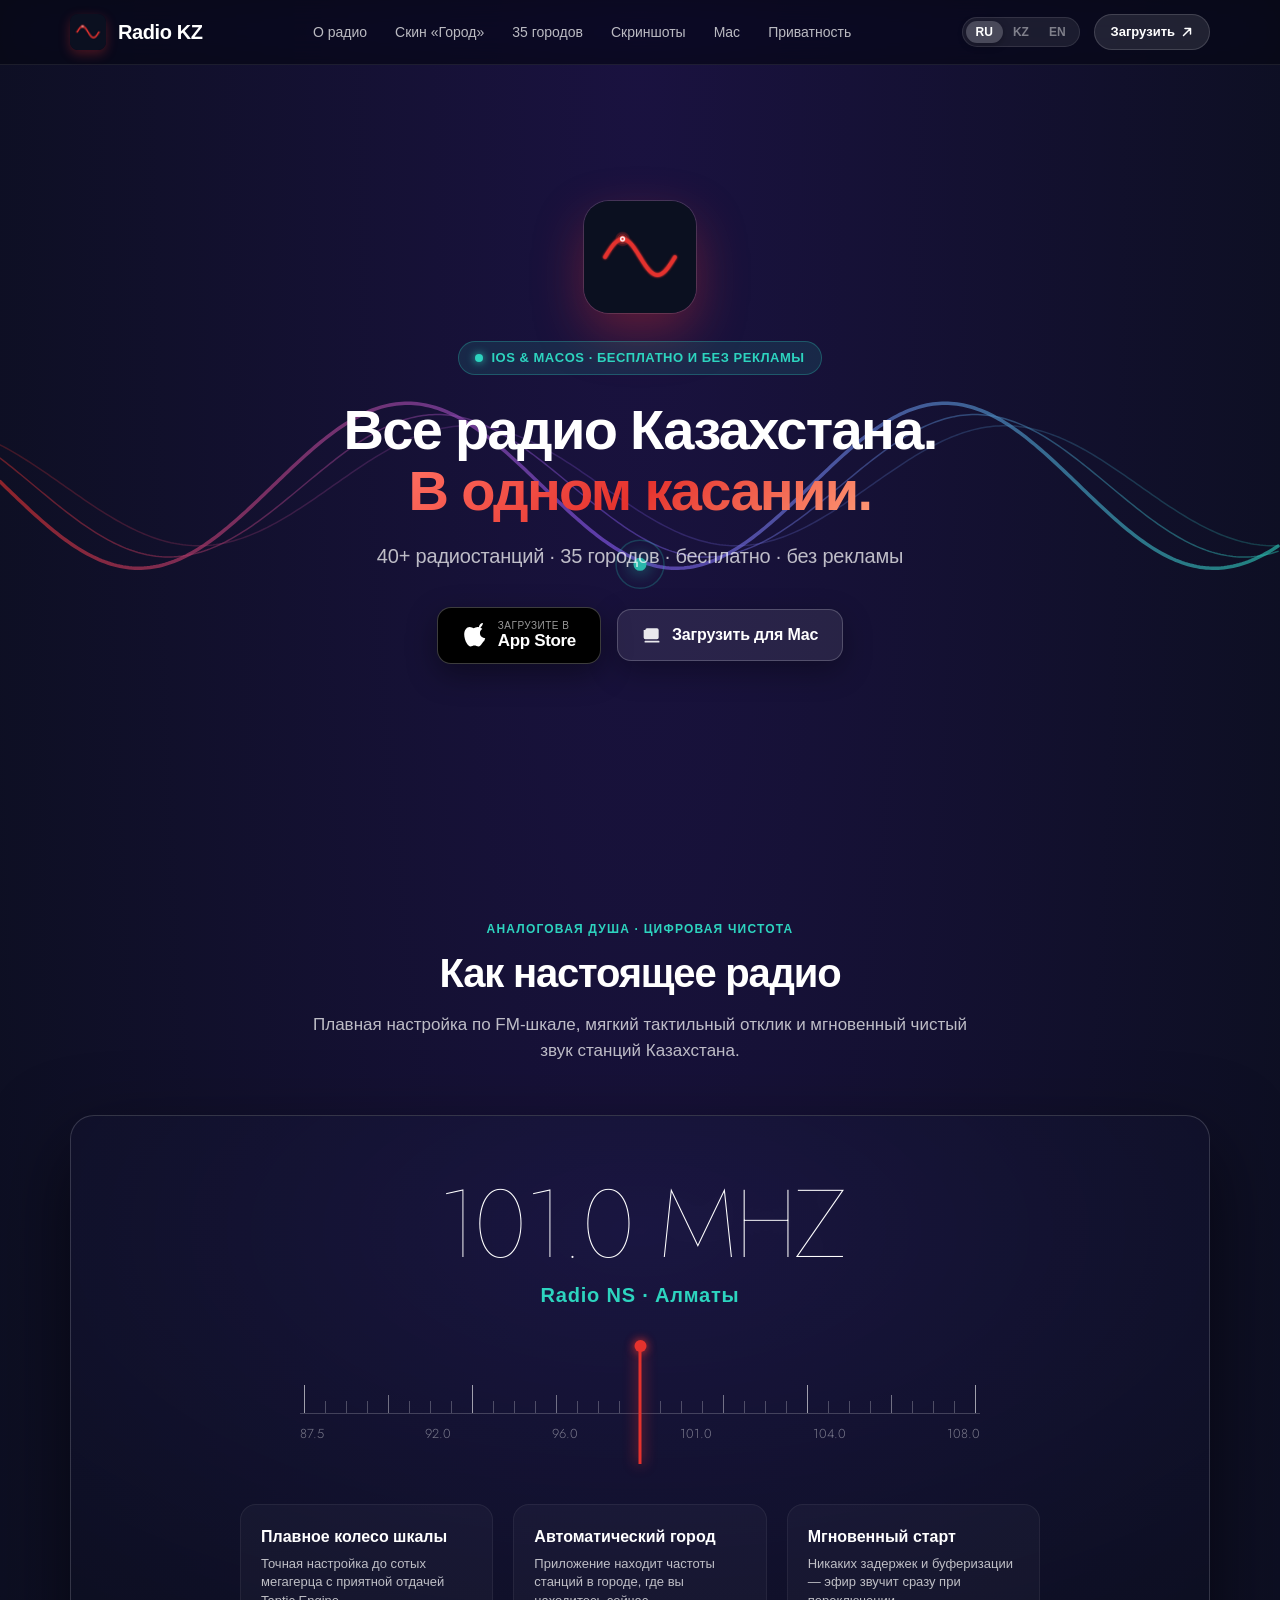
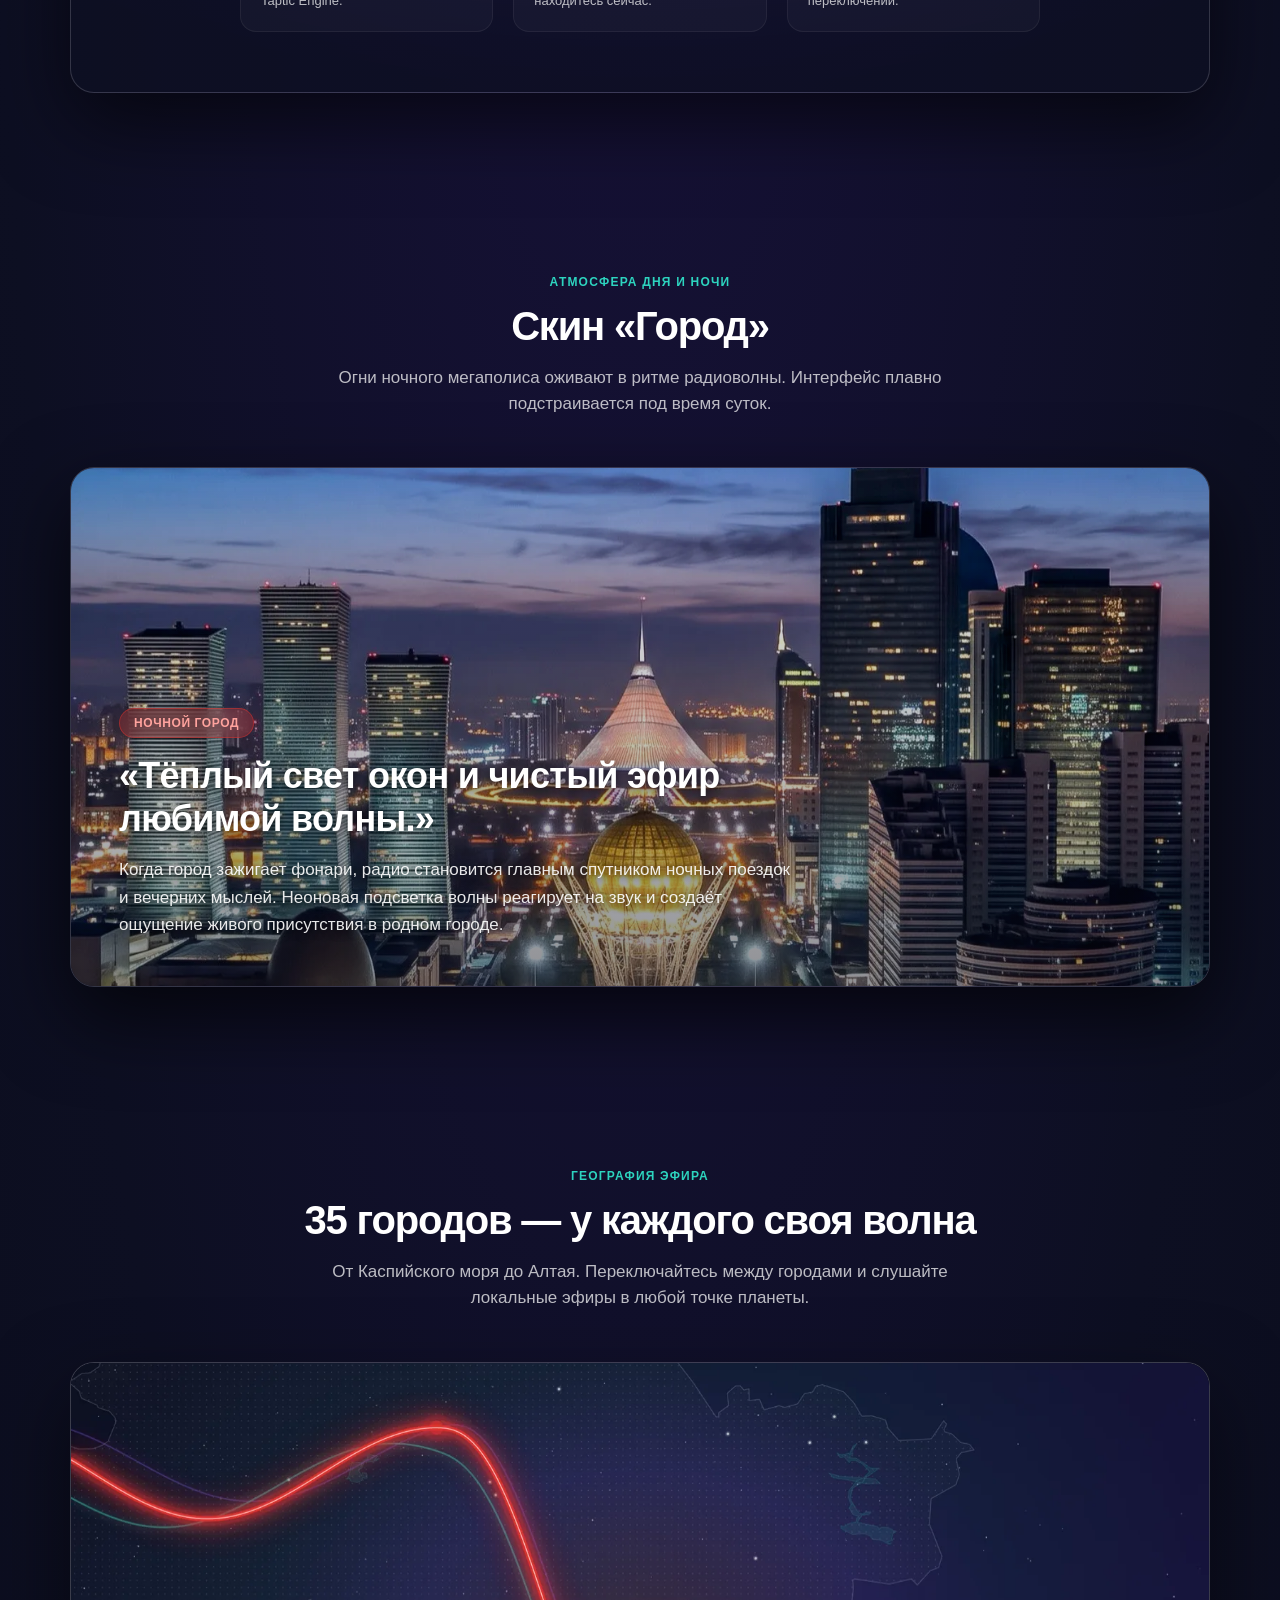
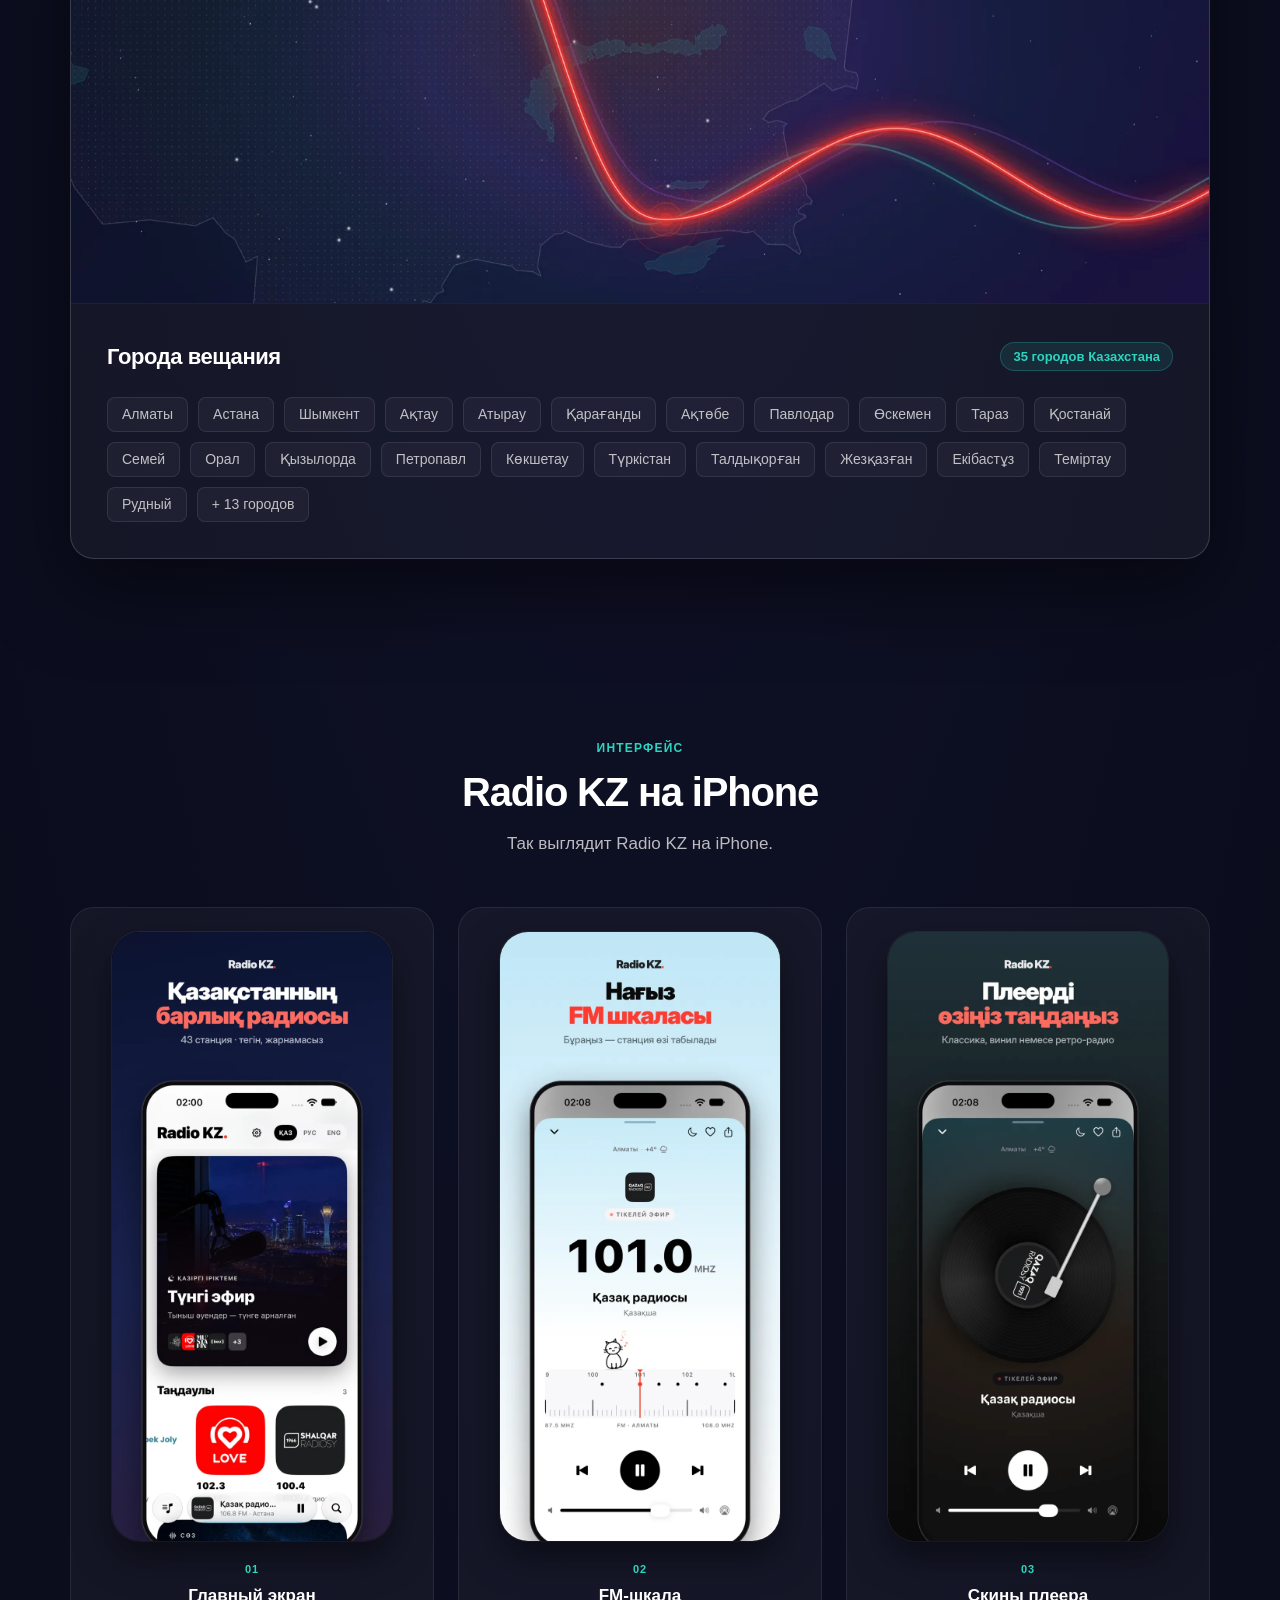
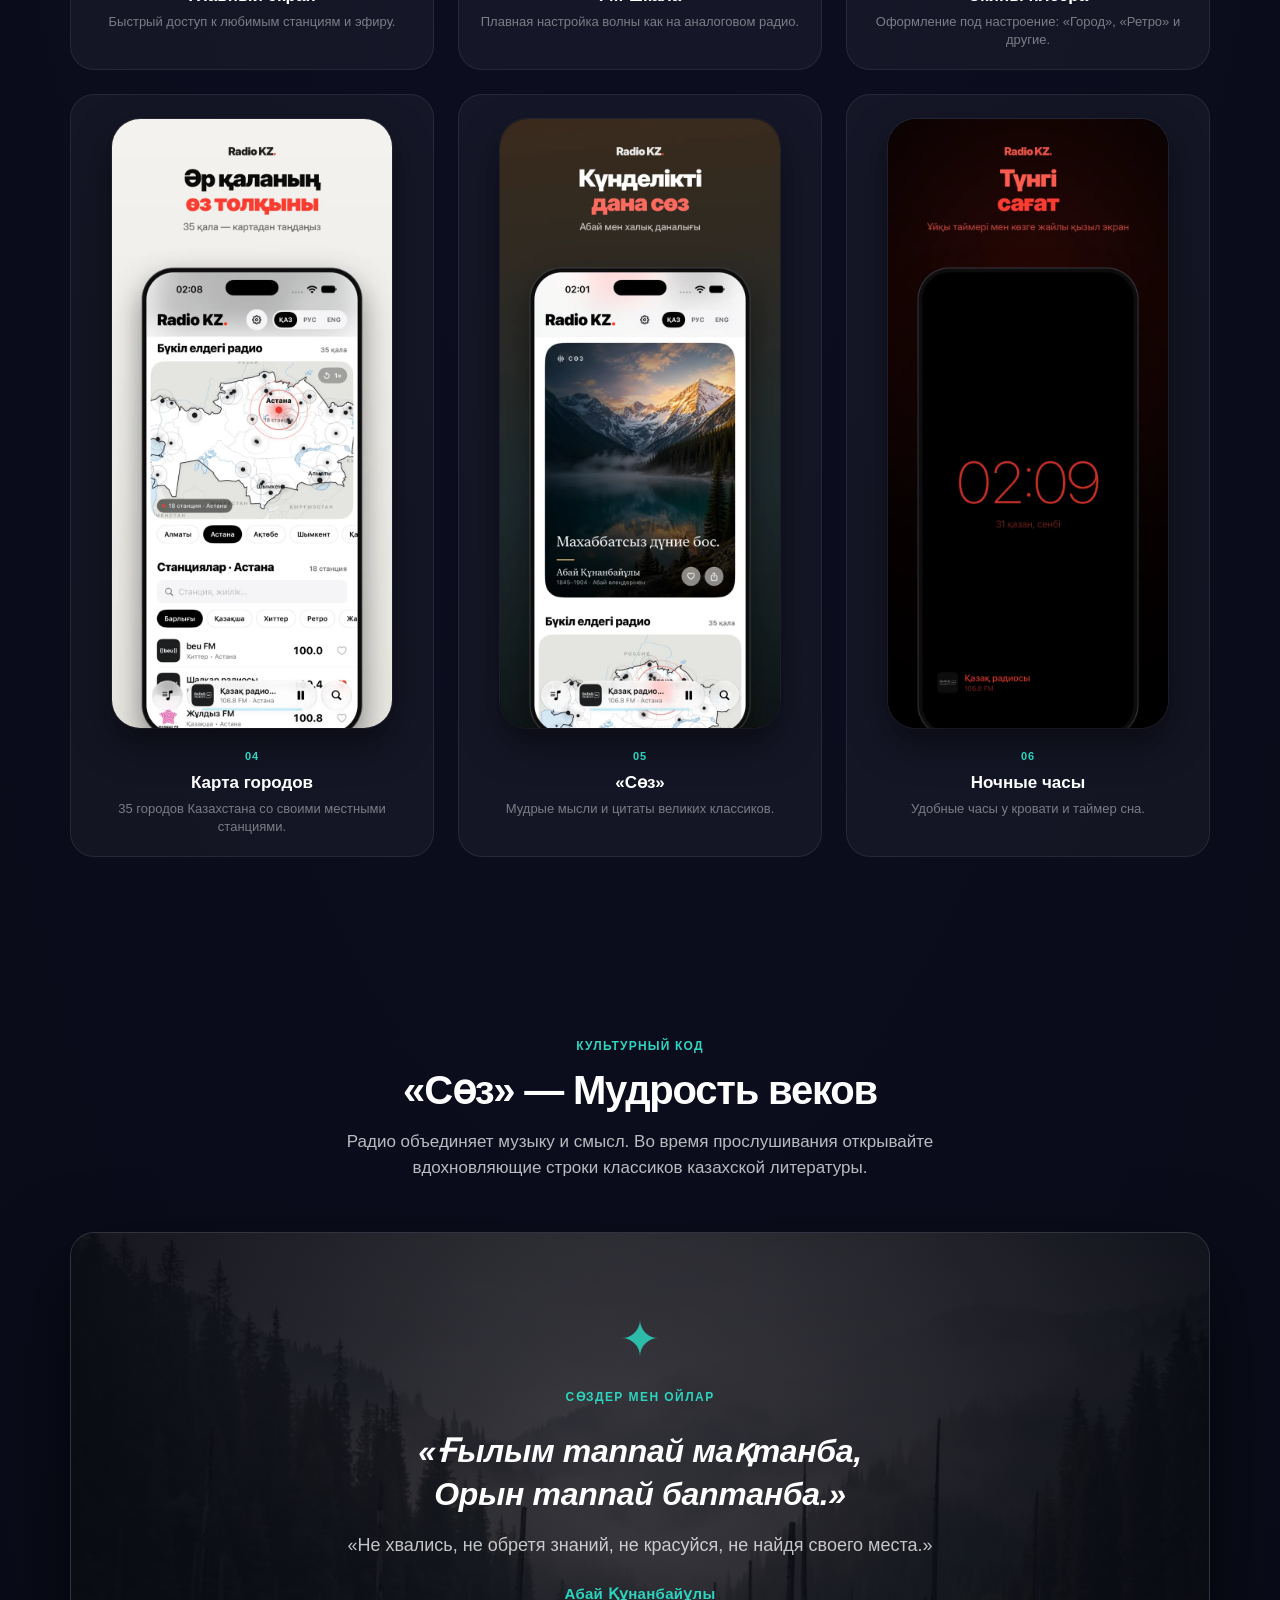
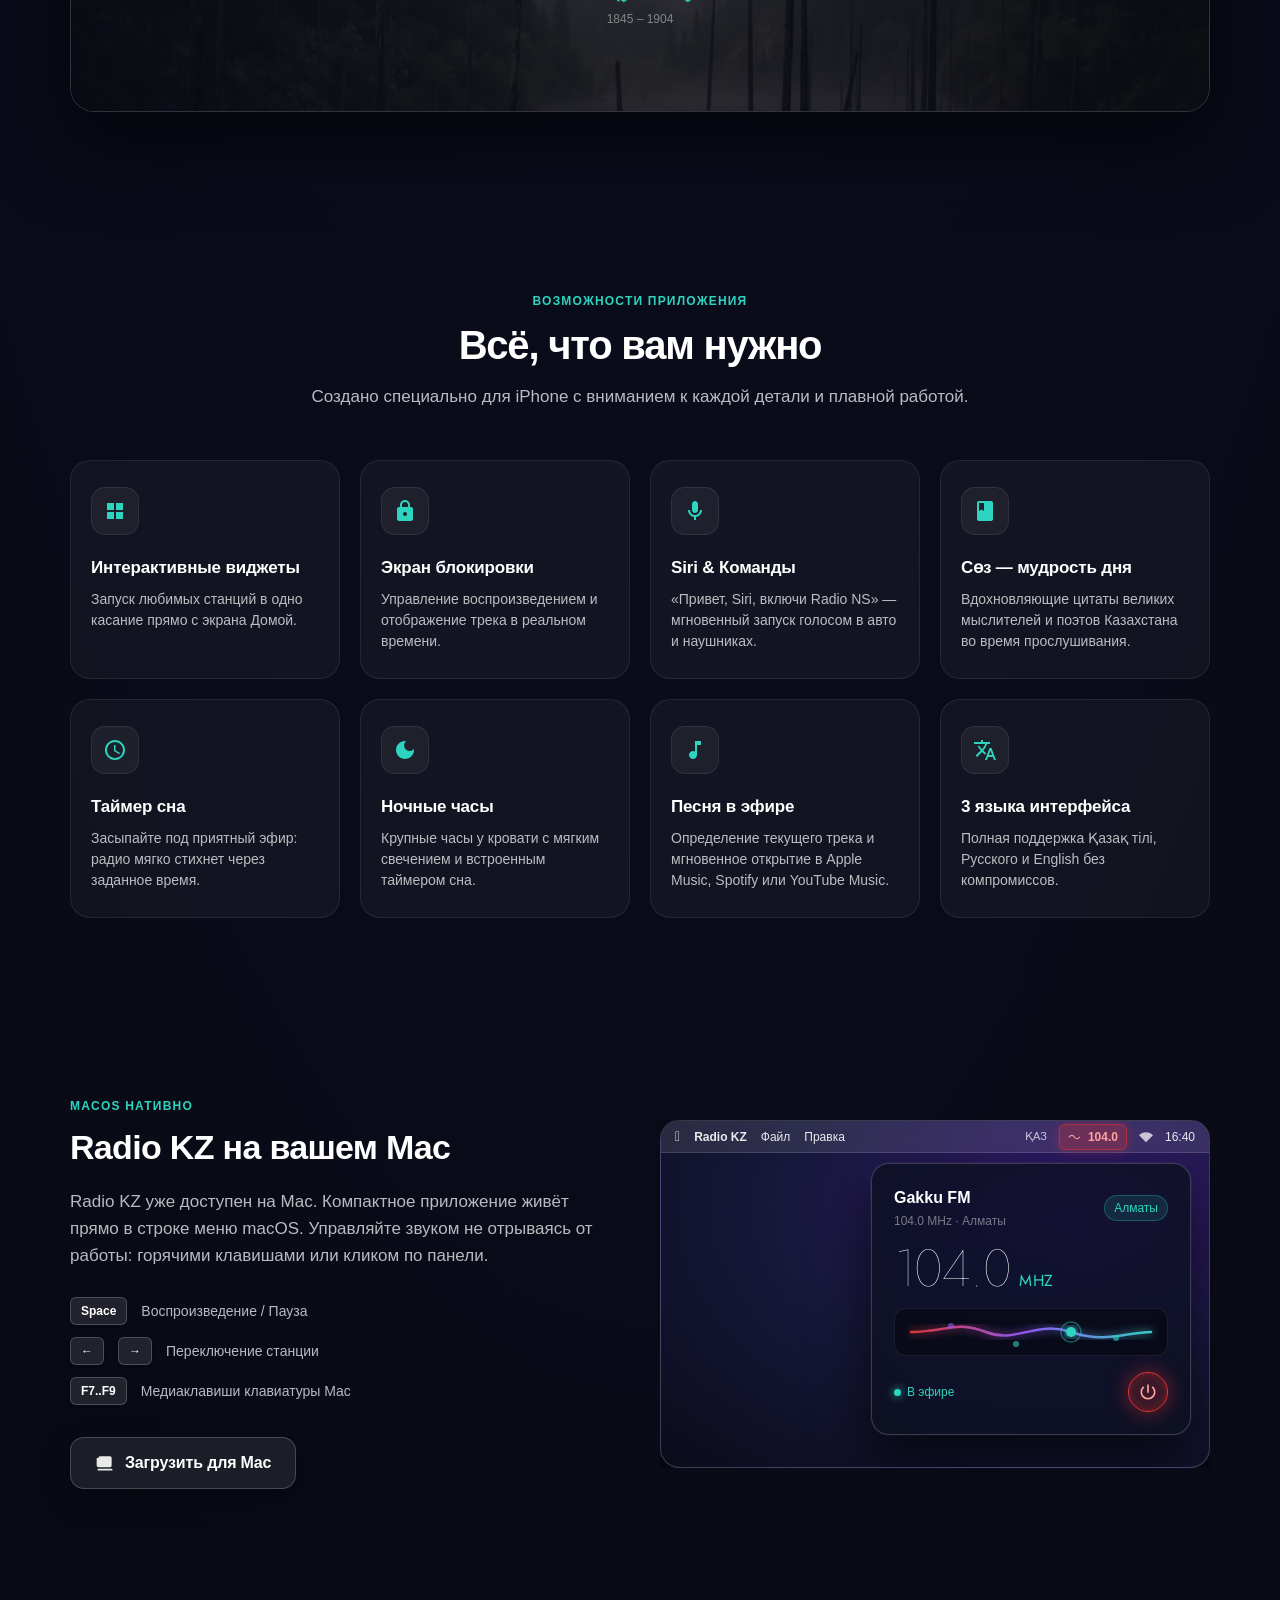
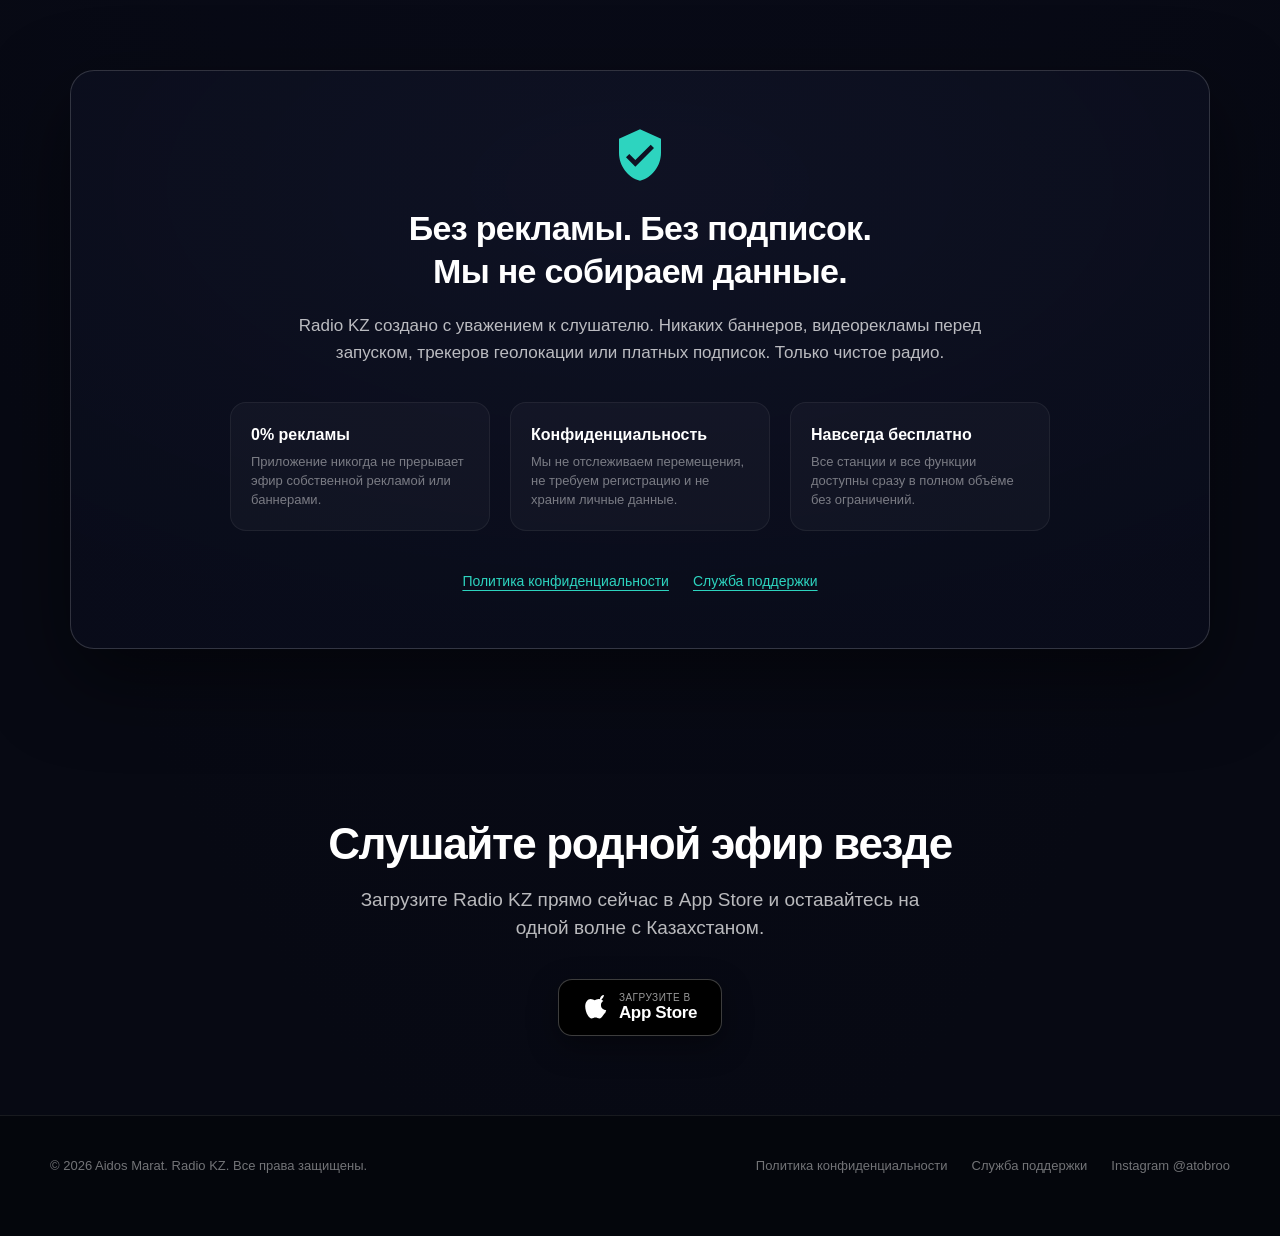
==== commit 9f80b118: "Add files via upload" ====
--- a/index.html
+++ b/index.html
@@ -4,13 +4,13 @@
   <meta charset="utf-8">
   <meta name="viewport" content="width=device-width, initial-scale=1.0, viewport-fit=cover">
   <title>Radio KZ — Все радио Казахстана. В одном касании.</title>
-  <meta name="description" content="40+ радиостанций и 35 городов Казахстана в одном приложении. Бесплатно, без рекламы и подписок. iPhone, скоро на Mac.">
+  <meta name="description" content="40+ радиостанций и 35 городов Казахстана в одном приложении. Бесплатно, без рекламы и подписок. iPhone и Mac.">
   
   <!-- Open Graph / Facebook / Telegram / WhatsApp -->
   <meta property="og:type" content="website">
   <meta property="og:url" content="https://atobroo.github.io/radiokz/">
   <meta property="og:title" content="Radio KZ — Все радио Казахстана. В одном касании.">
-  <meta property="og:description" content="40+ радиостанций и 35 городов Казахстана в одном приложении. Бесплатно, без рекламы и подписок. iPhone, скоро на Mac.">
+  <meta property="og:description" content="40+ радиостанций и 35 городов Казахстана в одном приложении. Бесплатно, без рекламы и подписок. iPhone и Mac.">
   <meta property="og:image" content="https://atobroo.github.io/radiokz/assets/og.jpg">
   <meta property="og:image:width" content="1200">
   <meta property="og:image:height" content="630">
@@ -18,7 +18,7 @@
   <!-- Twitter -->
   <meta name="twitter:card" content="summary_large_image">
   <meta name="twitter:title" content="Radio KZ — Все радио Казахстана. В одном касании.">
-  <meta name="twitter:description" content="40+ радиостанций и 35 городов Казахстана в одном приложении. Бесплатно, без рекламы и подписок. iPhone, скоро на Mac.">
+  <meta name="twitter:description" content="40+ радиостанций и 35 городов Казахстана в одном приложении. Бесплатно, без рекламы и подписок. iPhone и Mac.">
   <meta name="twitter:image" content="https://atobroo.github.io/radiokz/assets/og.jpg">
 
   <!-- Favicon & Icons -->
@@ -365,35 +365,40 @@
       letter-spacing: -0.02em;
     }
 
+    .btn-mac,
     .btn-mac-pill {
       display: inline-flex;
       align-items: center;
       gap: 10px;
-      background: rgba(255, 255, 255, 0.06);
-      color: var(--text-sub);
-      padding: 12px 22px;
+      background: rgba(255, 255, 255, 0.08);
+      color: #FFFFFF;
+      padding: 12px 24px;
       border-radius: 14px;
-      border: 1px solid rgba(255, 255, 255, 0.12);
-      font-size: 15px;
-      font-weight: 500;
-      cursor: default;
-    }
+      border: 1px solid rgba(255, 255, 255, 0.20);
+      font-size: 16px;
+      font-weight: 600;
+      letter-spacing: -0.01em;
+      text-decoration: none;
+      transition: all 0.25s ease;
+      box-shadow: 0 10px 30px rgba(0, 0, 0, 0.3);
+      box-sizing: border-box;
+      min-height: 52px;
+      cursor: pointer;
+    }
+    .btn-mac:hover,
+    .btn-mac-pill:hover {
+      background: rgba(255, 255, 255, 0.16);
+      border-color: rgba(255, 255, 255, 0.40);
+      transform: translateY(-2px);
+      box-shadow: 0 14px 40px rgba(0, 0, 0, 0.5);
+      color: #FFFFFF;
+    }
+    .btn-mac svg,
     .btn-mac-pill svg {
-      width: 18px;
-      height: 18px;
+      width: 20px;
+      height: 20px;
       fill: currentColor;
-      opacity: 0.7;
-    }
-    .pill-soon {
-      font-size: 10px;
-      padding: 2px 7px;
-      border-radius: 100px;
-      background: rgba(139, 92, 246, 0.2);
-      color: #C4B5FD;
-      font-weight: 600;
-      letter-spacing: 0.04em;
-      text-transform: uppercase;
-      border: 1px solid rgba(139, 92, 246, 0.35);
+      opacity: 0.9;
     }
 
     @media (max-width: 600px) {
@@ -1436,14 +1441,13 @@
           </div>
         </a>
 
-        <!-- Mac Pill -->
-        <div class="btn-mac-pill">
+        <!-- Mac Button -->
+        <a href="https://apps.apple.com/kz/app/radio-kz/id6829140671?platform=mac" target="_blank" rel="noopener" class="btn-mac">
           <svg viewBox="0 0 24 24">
             <path d="M4 6a2 2 0 0 1 2-2h12a2 2 0 0 1 2 2v9a2 2 0 0 1-2 2H4a2 2 0 0 1-2-2V6zm16 13H4a1 1 0 1 0 0 2h16a1 1 0 1 0 0-2z"/>
           </svg>
-          <span>Mac</span>
-          <span class="pill-soon" data-i18n="badge_soon">Скоро</span>
-        </div>
+          <span data-i18n="btn_mac">Загрузить для Mac</span>
+        </a>
       </div>
     </div>
   </section>
@@ -1782,7 +1786,7 @@
         <span class="section-tag" data-i18n="mac_tag">macOS Нативно</span>
         <h3 data-i18n="mac_title">Radio KZ на вашем Mac</h3>
         <p data-i18n="mac_desc">
-          Компактное приложение живёт прямо в строке меню macOS. Управляйте звуком не отрываясь от работы: горячими клавишами или кликом по панели.
+          Radio KZ уже доступен на Mac. Компактное приложение живёт прямо в строке меню macOS. Управляйте звуком не отрываясь от работы: горячими клавишами или кликом по панели.
         </p>
 
         <div class="shortcuts-list">
@@ -1802,10 +1806,10 @@
         </div>
 
         <div>
-          <div class="btn-mac-pill" style="display: inline-flex;">
+          <a href="https://apps.apple.com/kz/app/radio-kz/id6829140671?platform=mac" target="_blank" rel="noopener" class="btn-mac">
             <svg viewBox="0 0 24 24"><path d="M4 6a2 2 0 0 1 2-2h12a2 2 0 0 1 2 2v9a2 2 0 0 1-2 2H4a2 2 0 0 1-2-2V6zm16 13H4a1 1 0 1 0 0 2h16a1 1 0 1 0 0-2z"/></svg>
-            <span data-i18n="mac_status">Скоро в Mac App Store</span>
-          </div>
+            <span data-i18n="btn_mac">Загрузить для Mac</span>
+          </a>
         </div>
       </div>
 
@@ -1994,7 +1998,8 @@
         hero_title_2: "В одном касании.",
         hero_subtitle: "40+ радиостанций · 35 городов · бесплатно · без рекламы",
         badge_sub: "Загрузите в",
-        badge_soon: "Скоро",
+        btn_mac: "Загрузить для Mac",
+        meta_desc: "40+ радиостанций и 35 городов Казахстана в одном приложении. Бесплатно, без рекламы и подписок. iPhone и Mac.",
 
         tuner_tag: "Аналоговая душа · Цифровая чистота",
         tuner_title: "Как настоящее радио",
@@ -2065,11 +2070,11 @@
 
         mac_tag: "macOS Нативно",
         mac_title: "Radio KZ на вашем Mac",
-        mac_desc: "Компактное приложение живёт прямо в строке меню macOS. Управляйте звуком не отрываясь от работы: горячими клавишами или кликом по панели.",
+        mac_desc: "Radio KZ уже доступен на Mac. Компактное приложение живёт прямо в строке меню macOS. Управляйте звуком не отрываясь от работы: горячими клавишами или кликом по панели.",
         key_space: "Воспроизведение / Пауза",
         key_arrows: "Переключение станции",
         key_media: "Медиаклавиши клавиатуры Mac",
-        mac_status: "Скоро в Mac App Store",
+        mac_status: "Доступно в Mac App Store",
         mac_on_air: "В эфире",
 
         priv_title: "Без рекламы. Без подписок.<br>Мы не собираем данные.",
@@ -2101,7 +2106,8 @@
         hero_title_2: "Бір түртуде.",
         hero_subtitle: "40+ радиостанция · 35 қала · тегін · жарнамасыз",
         badge_sub: "Жүктеп алыңыз",
-        badge_soon: "Жақында",
+        btn_mac: "Mac үшін жүктеу",
+        meta_desc: "40+ радиостанция және Қазақстанның 35 қаласы бір қолданбада. Тегін, жарнамасыз және жазылымсыз. iPhone және Mac.",
 
         tuner_tag: "Аналогтық жан · Сандық тазалық",
         tuner_title: "Шынайы радио сияқты",
@@ -2172,11 +2178,11 @@
 
         mac_tag: "macOS Үйлесімі",
         mac_title: "Radio KZ сіздің Mac-ыңызда",
-        mac_desc: "Ықшам қолданба macOS мәзір жолағында орналасады. Жұмыстан қол үзбей пернелер немесе панель арқылы басқарыңыз.",
+        mac_desc: "Radio KZ енді Mac-та да қолжетімді. Ықшам қолданба macOS мәзір жолағында орналасады. Жұмыстан қол үзбей пернелер немесе панель арқылы басқарыңыз.",
         key_space: "Ойнату / Кідірту",
         key_arrows: "Станцияны ауыстыру",
         key_media: "Mac пернетақтасындағы медиа пернелер",
-        mac_status: "Жақында Mac App Store-да",
+        mac_status: "Mac App Store-да қолжетімді",
         mac_on_air: "Эфирде",
 
         priv_title: "Жарнамасыз. Жазылымсыз.<br>Біз дерек жинамаймыз.",
@@ -2208,7 +2214,8 @@
         hero_title_2: "Just One Tap Away.",
         hero_subtitle: "40+ radio stations · 35 cities · free · no ads",
         badge_sub: "Download on the",
-        badge_soon: "Coming Soon",
+        btn_mac: "Download for Mac",
+        meta_desc: "40+ radio stations and 35 cities of Kazakhstan in one app. Free, no ads, no subscriptions. iPhone and Mac.",
 
         tuner_tag: "Analog Soul · Digital Clarity",
         tuner_title: "Like Real Radio",
@@ -2279,11 +2286,11 @@
 
         mac_tag: "Native macOS",
         mac_title: "Radio KZ on Your Mac",
-        mac_desc: "A lightweight app living right in your macOS menu bar. Control audio without breaking focus: use hotkeys or click the panel.",
+        mac_desc: "Radio KZ is now available on Mac. A lightweight app living right in your macOS menu bar. Control audio without breaking focus: use hotkeys or click the panel.",
         key_space: "Play / Pause",
         key_arrows: "Switch Stations",
         key_media: "Mac Keyboard Media Keys",
-        mac_status: "Coming Soon to Mac App Store",
+        mac_status: "Available on the Mac App Store",
         mac_on_air: "On Air",
 
         priv_title: "No Ads. No Subscriptions.<br>We Do Not Collect Data.",
@@ -2323,6 +2330,14 @@
 
       // Update text in all [data-i18n] nodes
       const dict = translations[lang];
+      if (dict.meta_desc) {
+        const metaDesc = document.querySelector('meta[name="description"]');
+        if (metaDesc) metaDesc.setAttribute('content', dict.meta_desc);
+        const ogDesc = document.querySelector('meta[property="og:description"]');
+        if (ogDesc) ogDesc.setAttribute('content', dict.meta_desc);
+        const twDesc = document.querySelector('meta[name="twitter:description"]');
+        if (twDesc) twDesc.setAttribute('content', dict.meta_desc);
+      }
       document.querySelectorAll('[data-i18n]').forEach(el => {
         const key = el.getAttribute('data-i18n');
         if (dict[key]) {
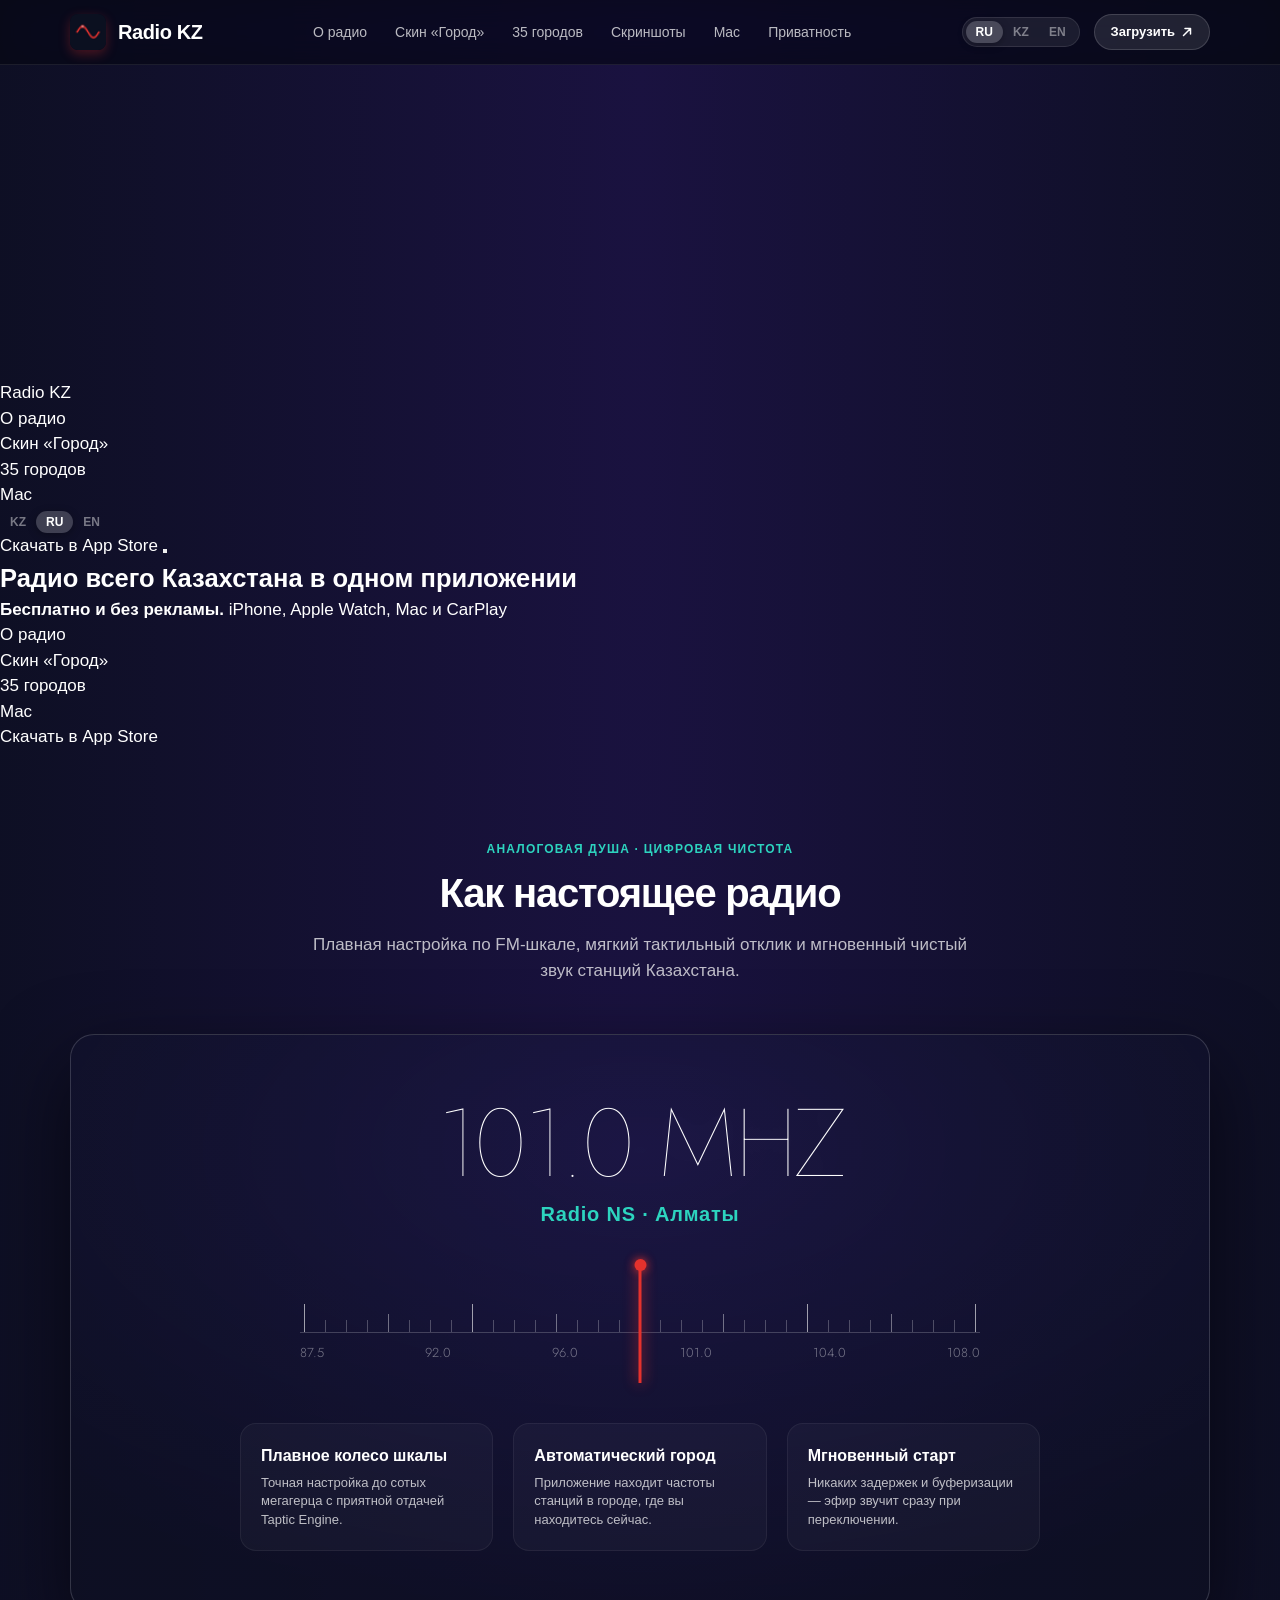
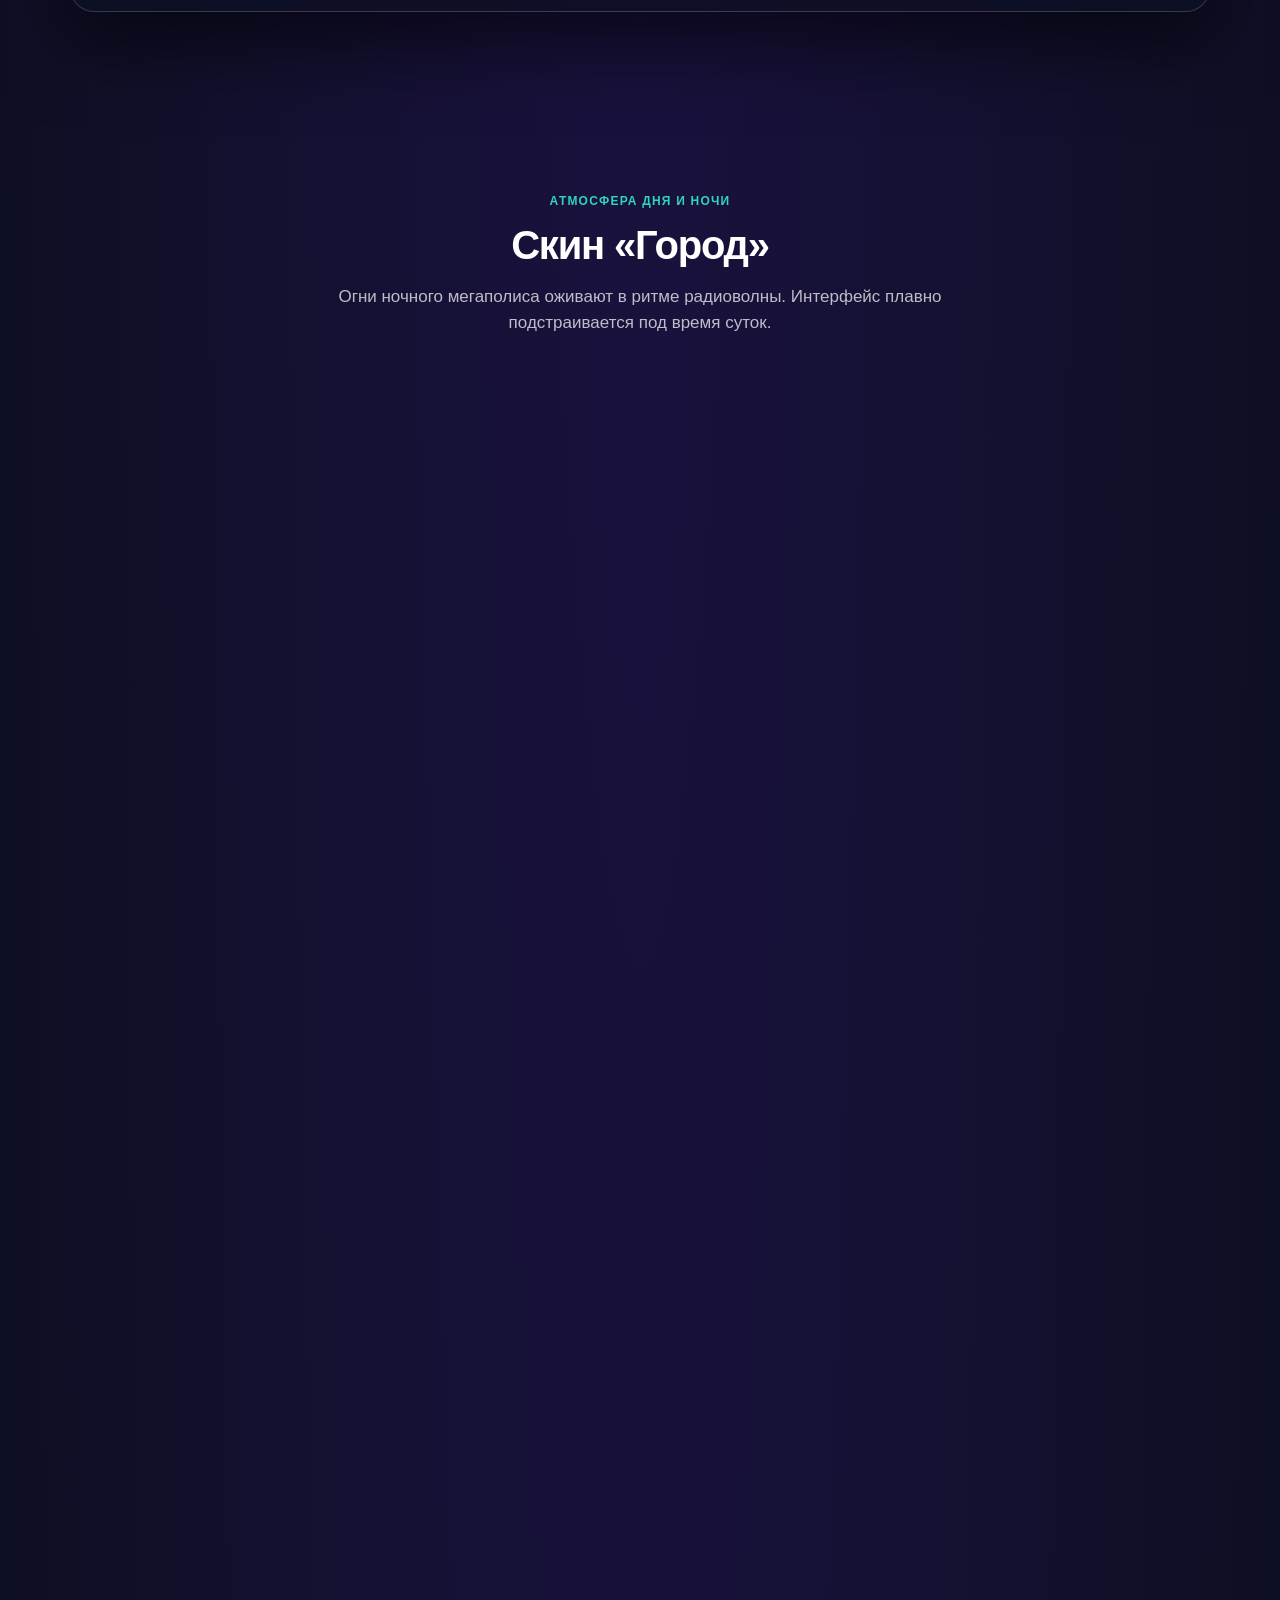
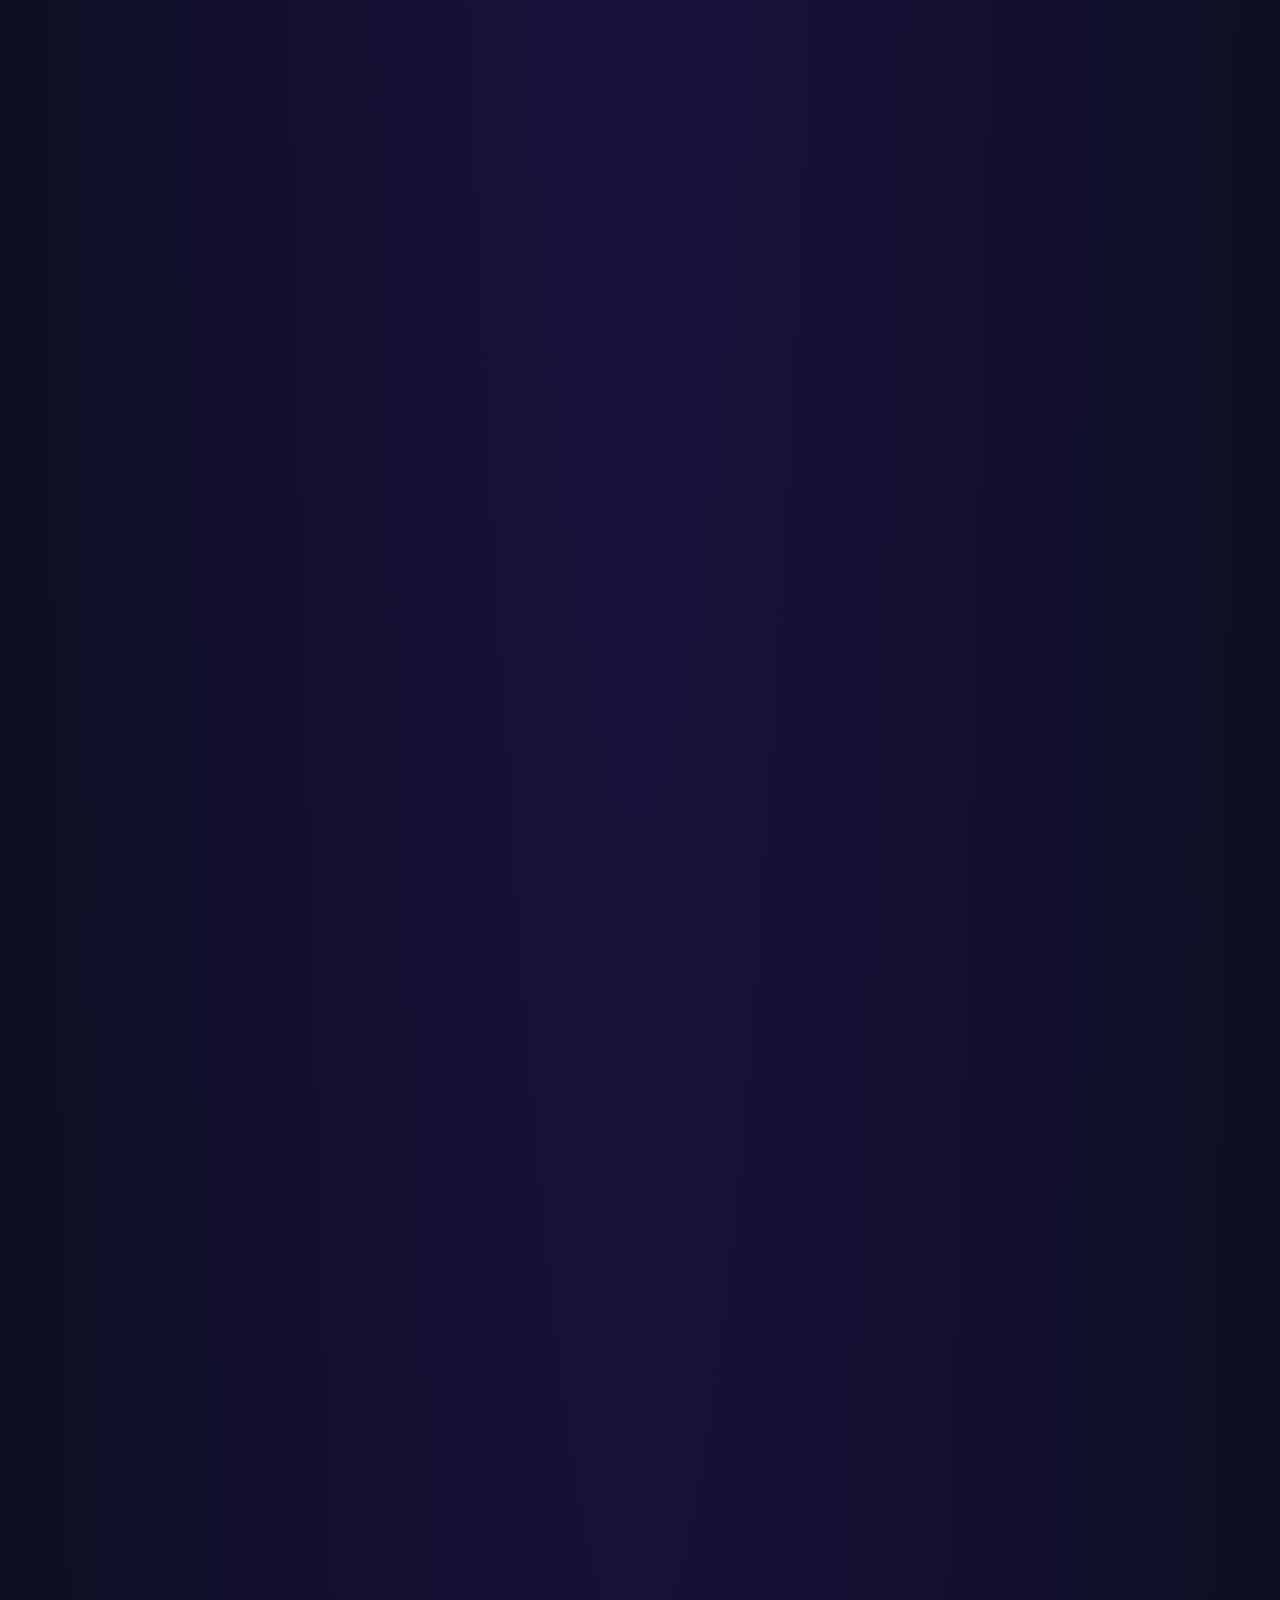
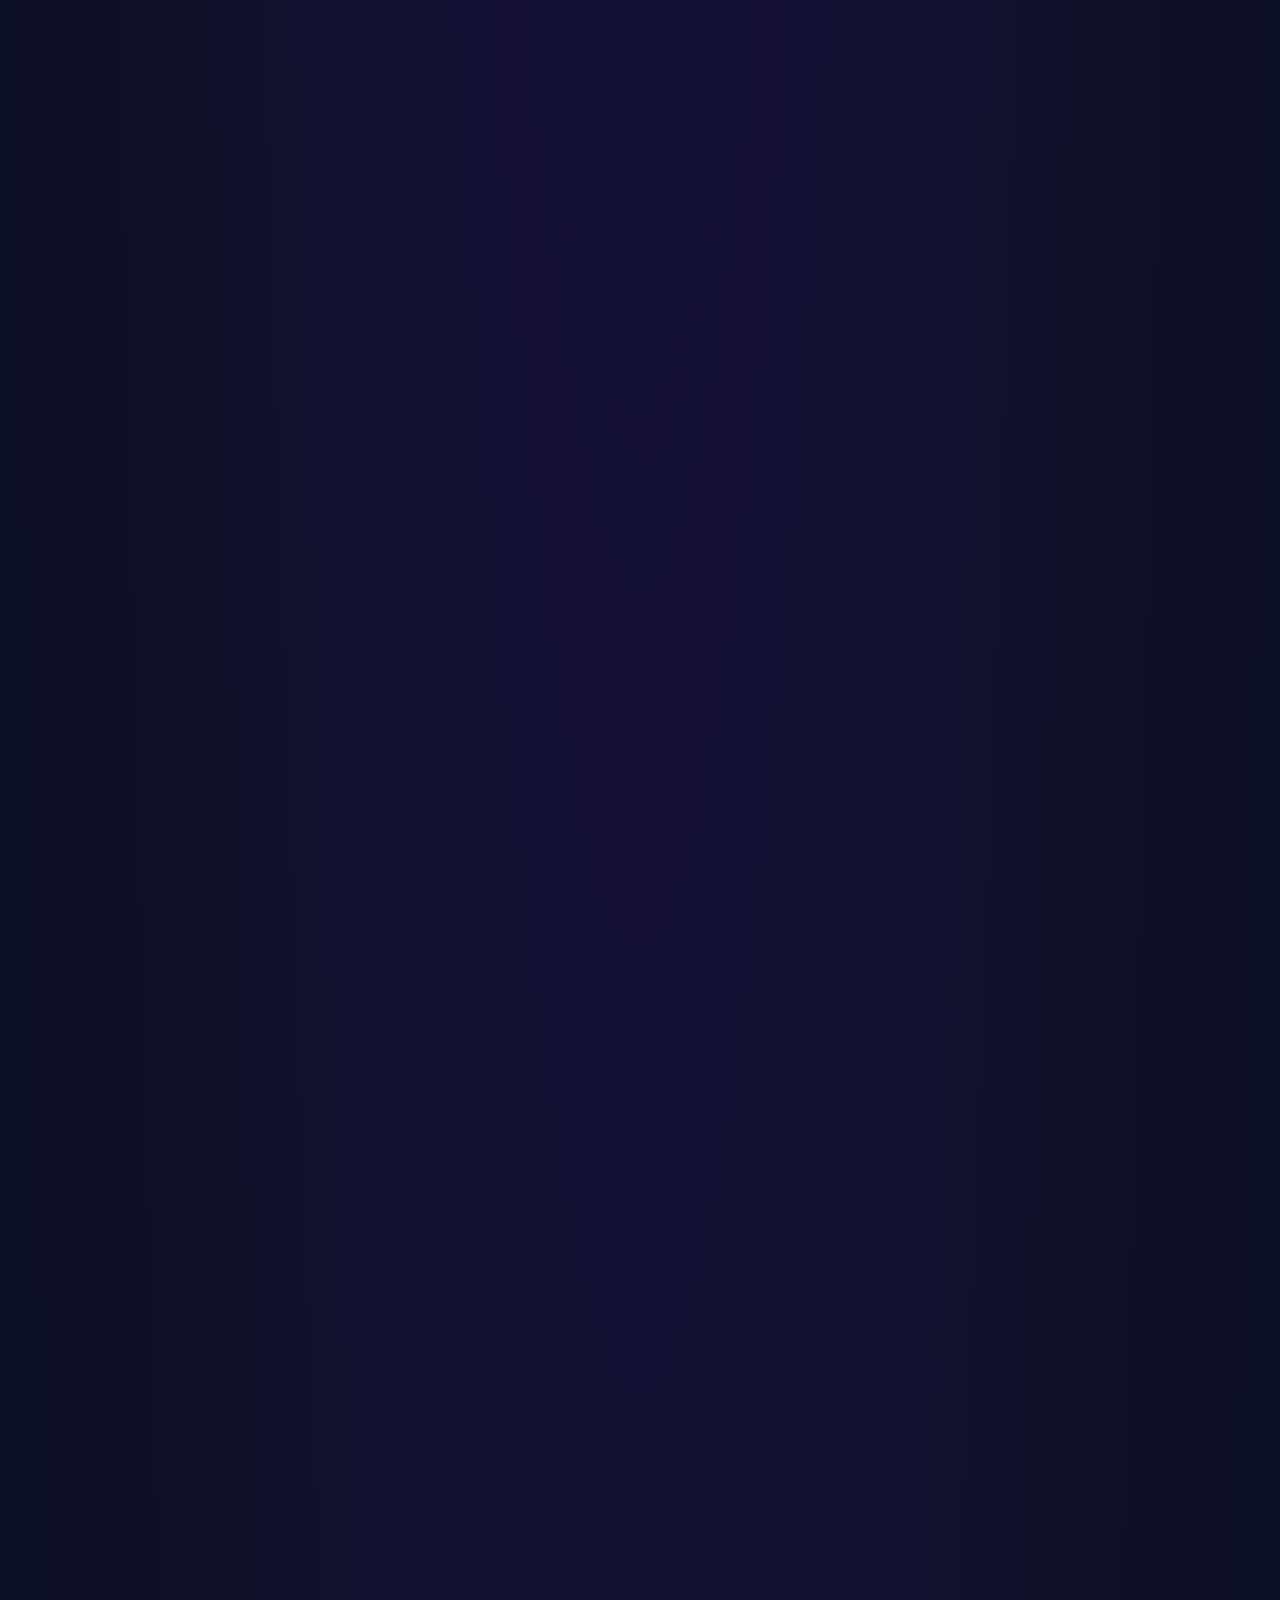
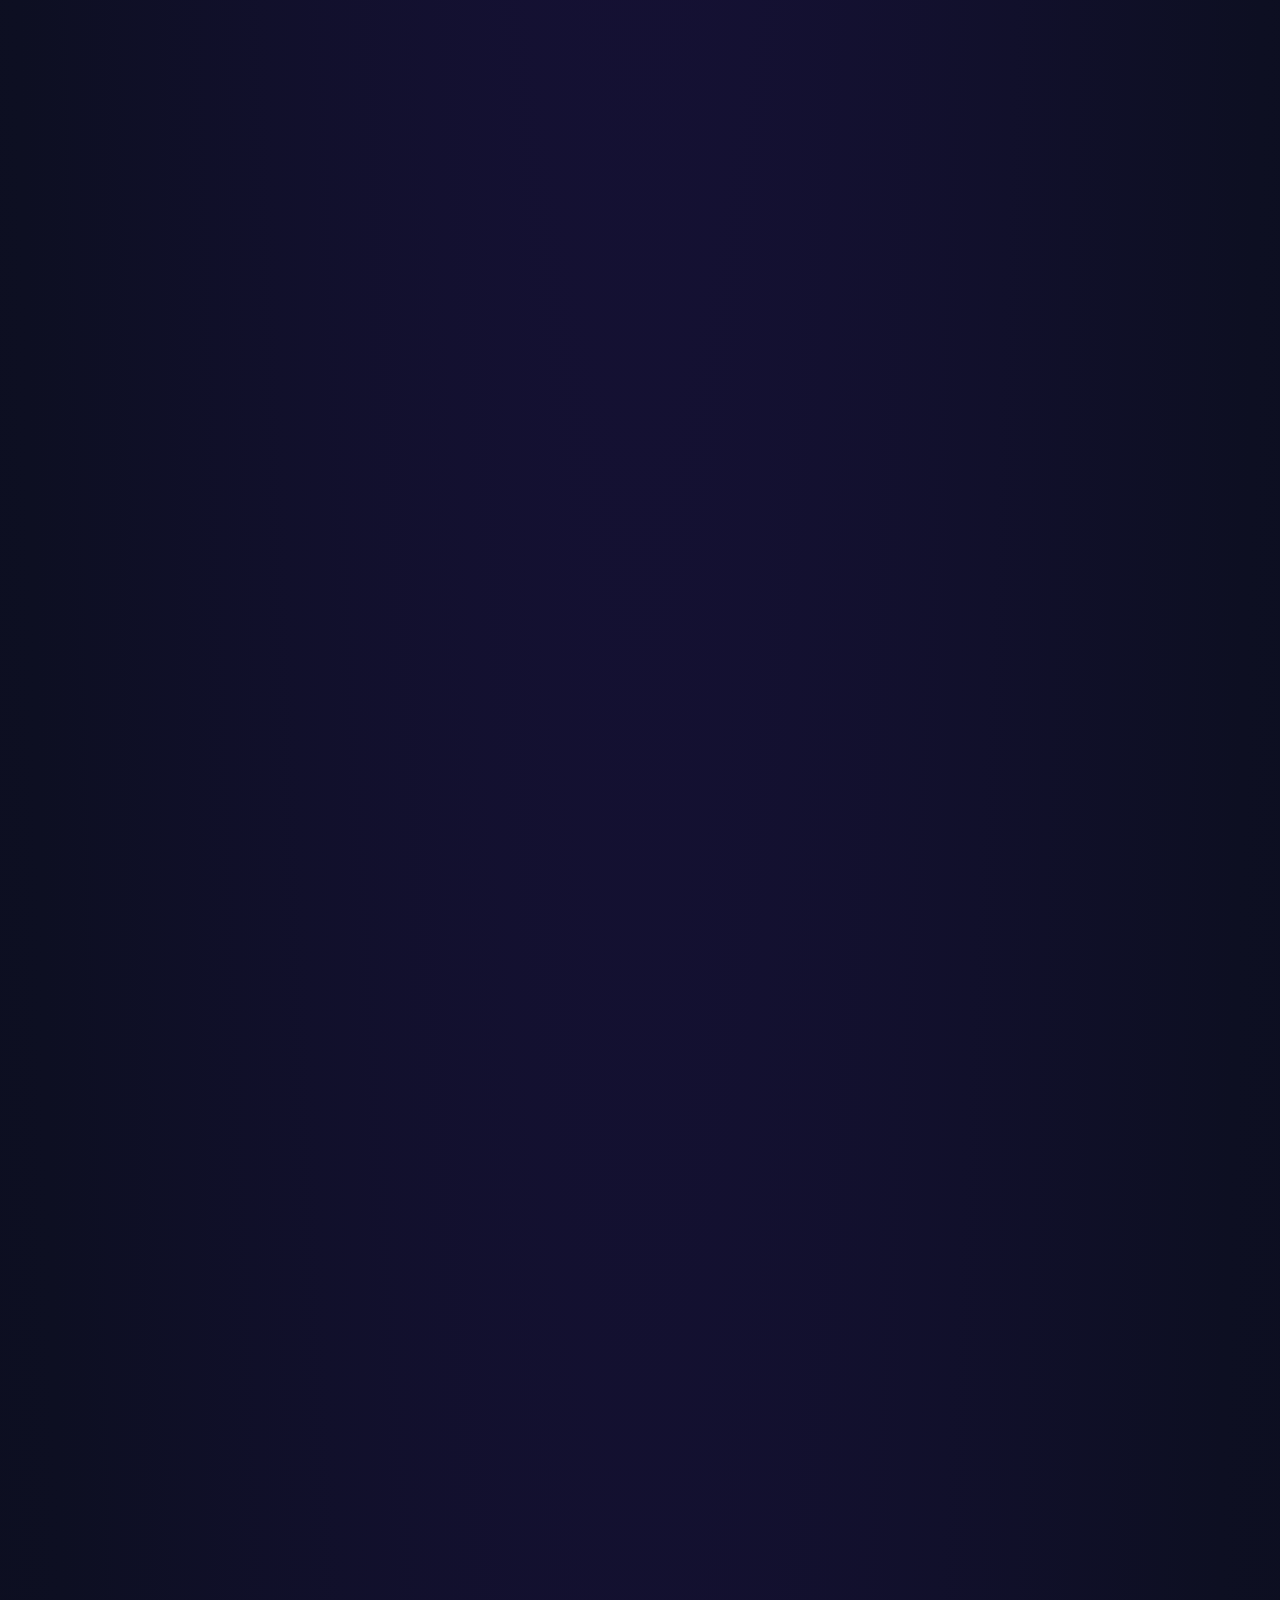
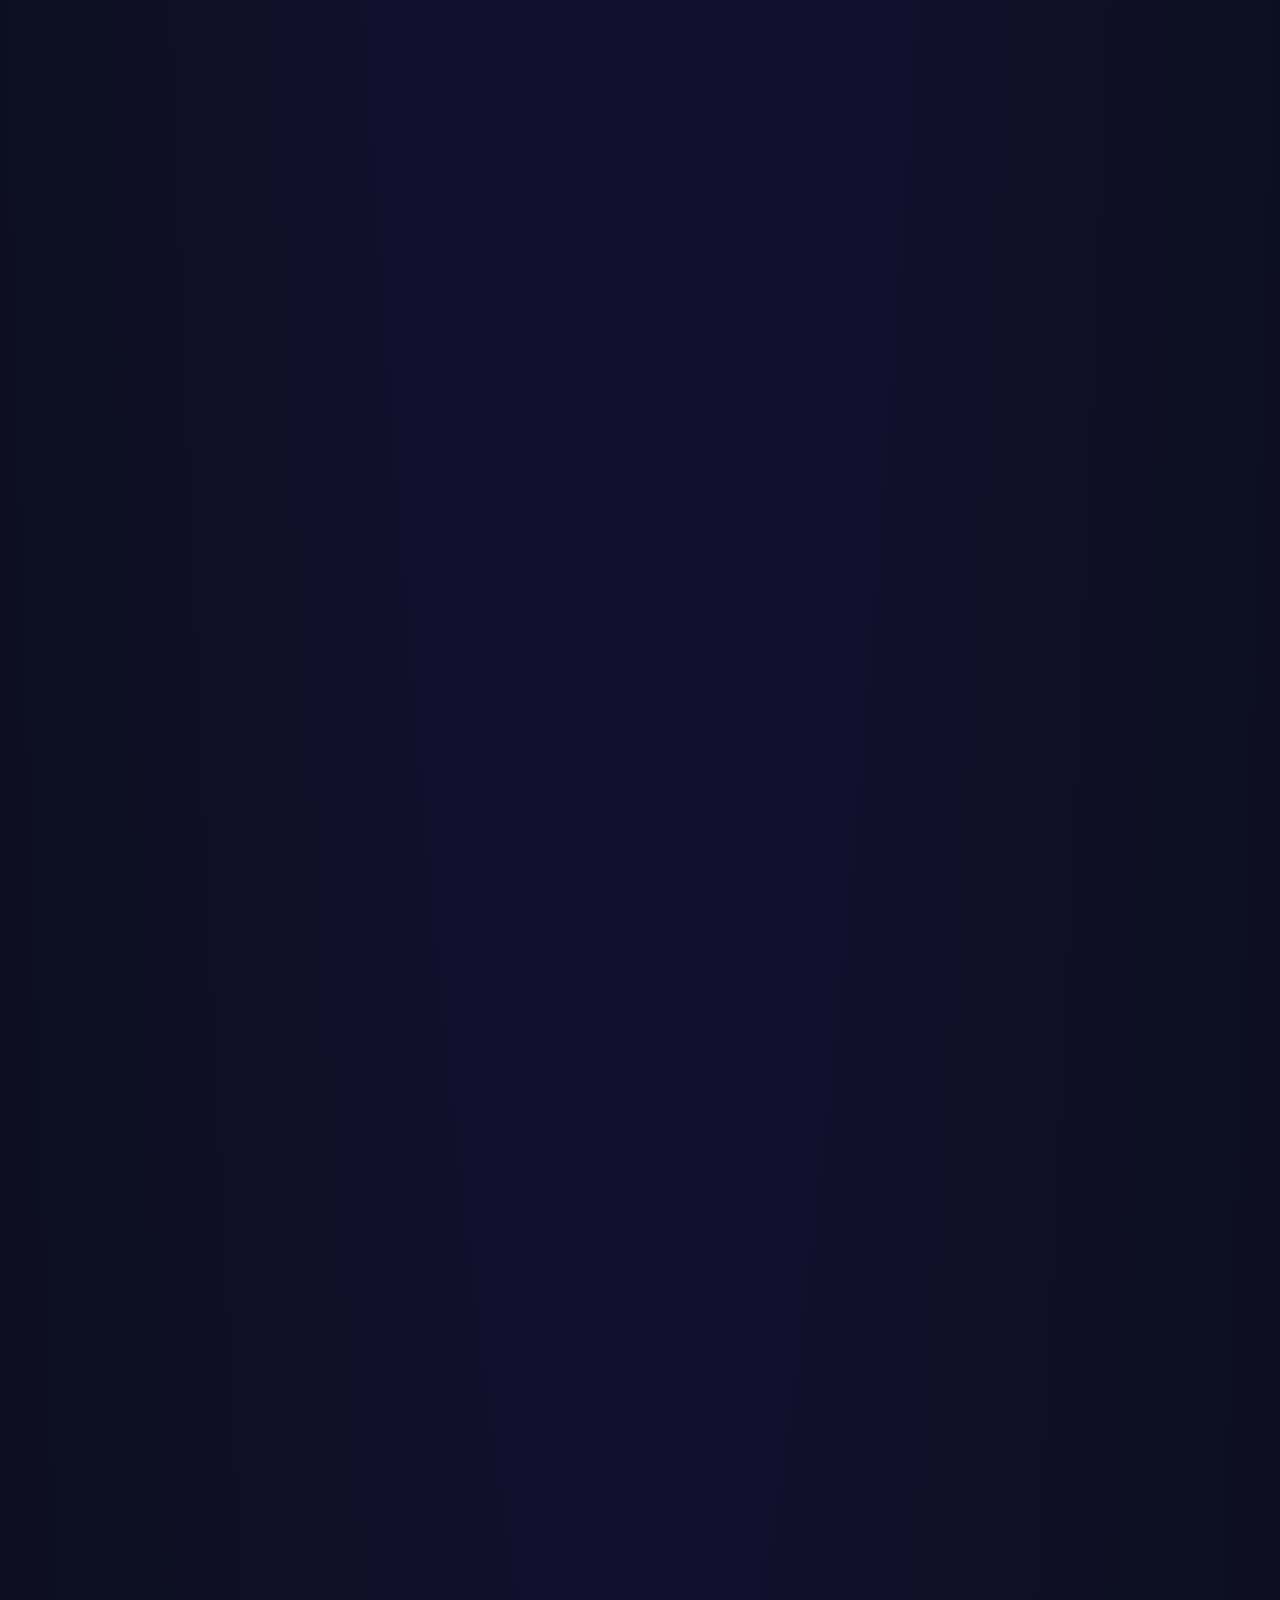
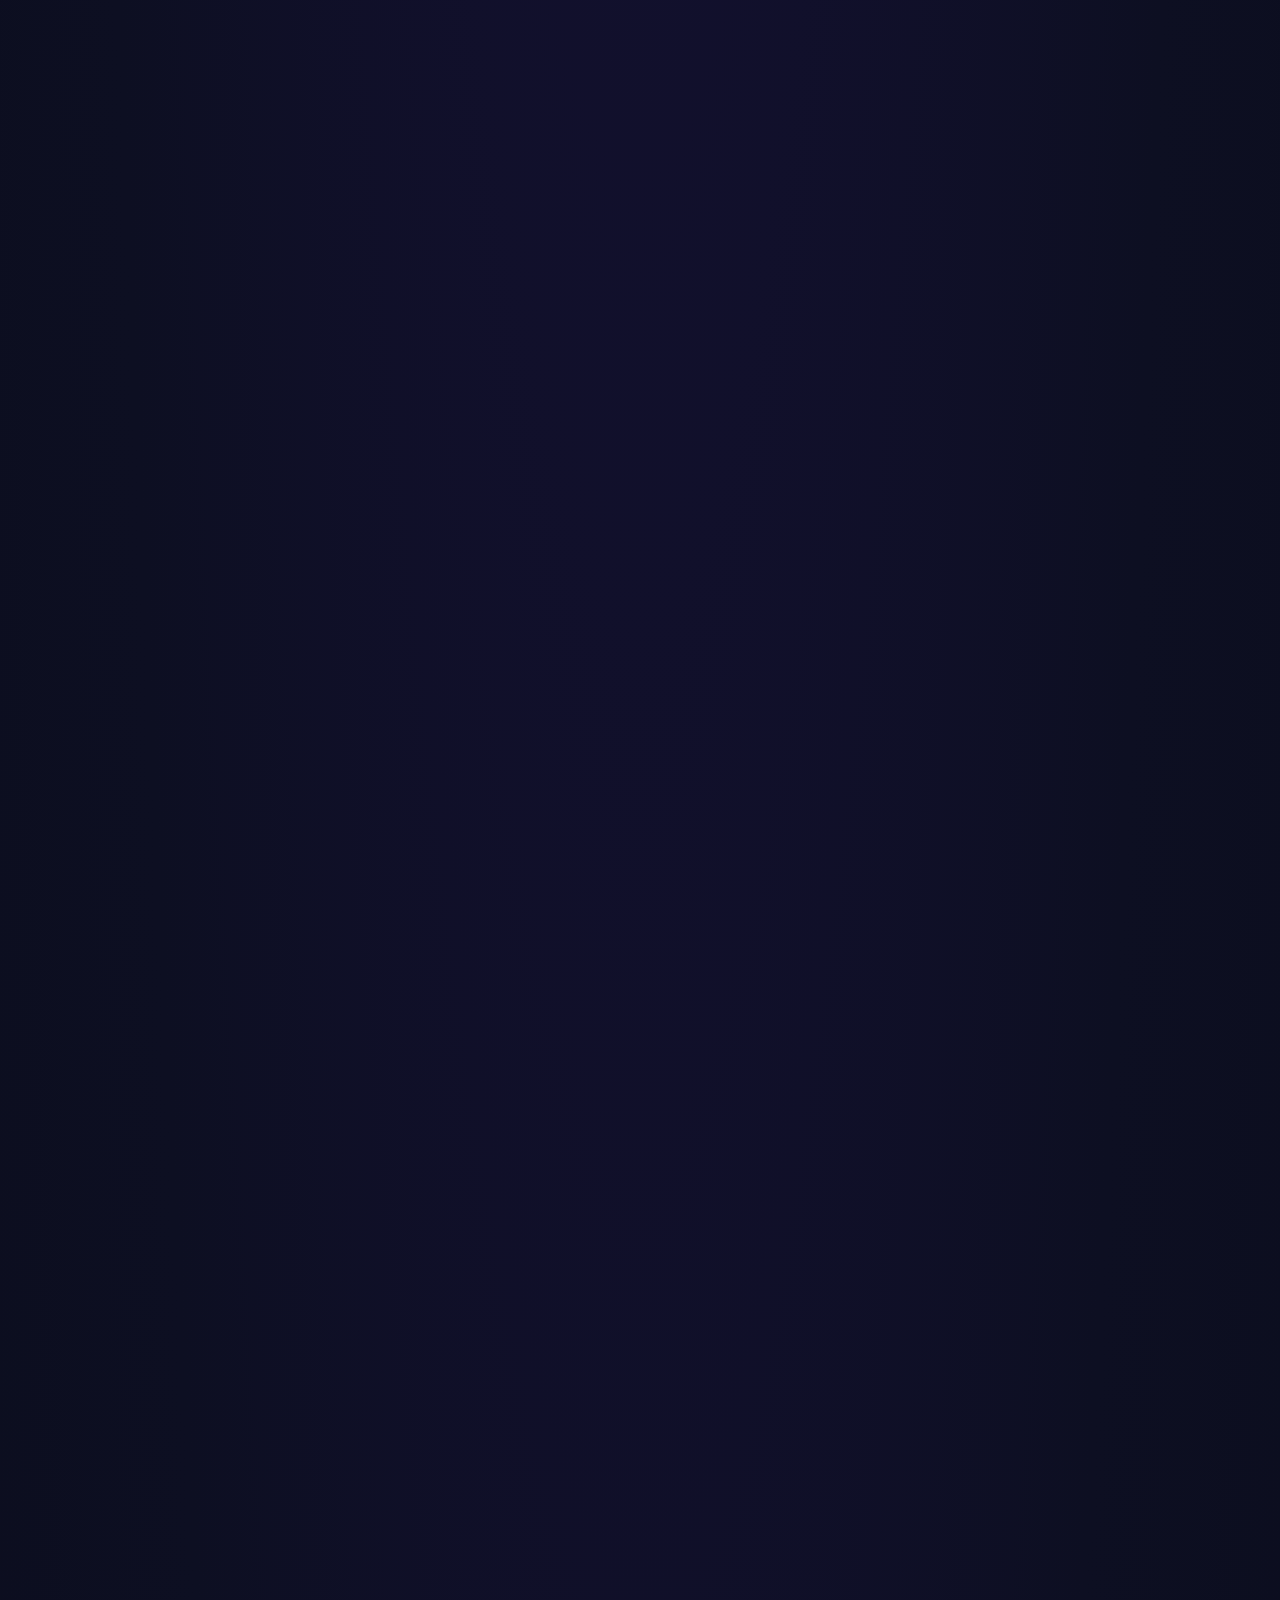
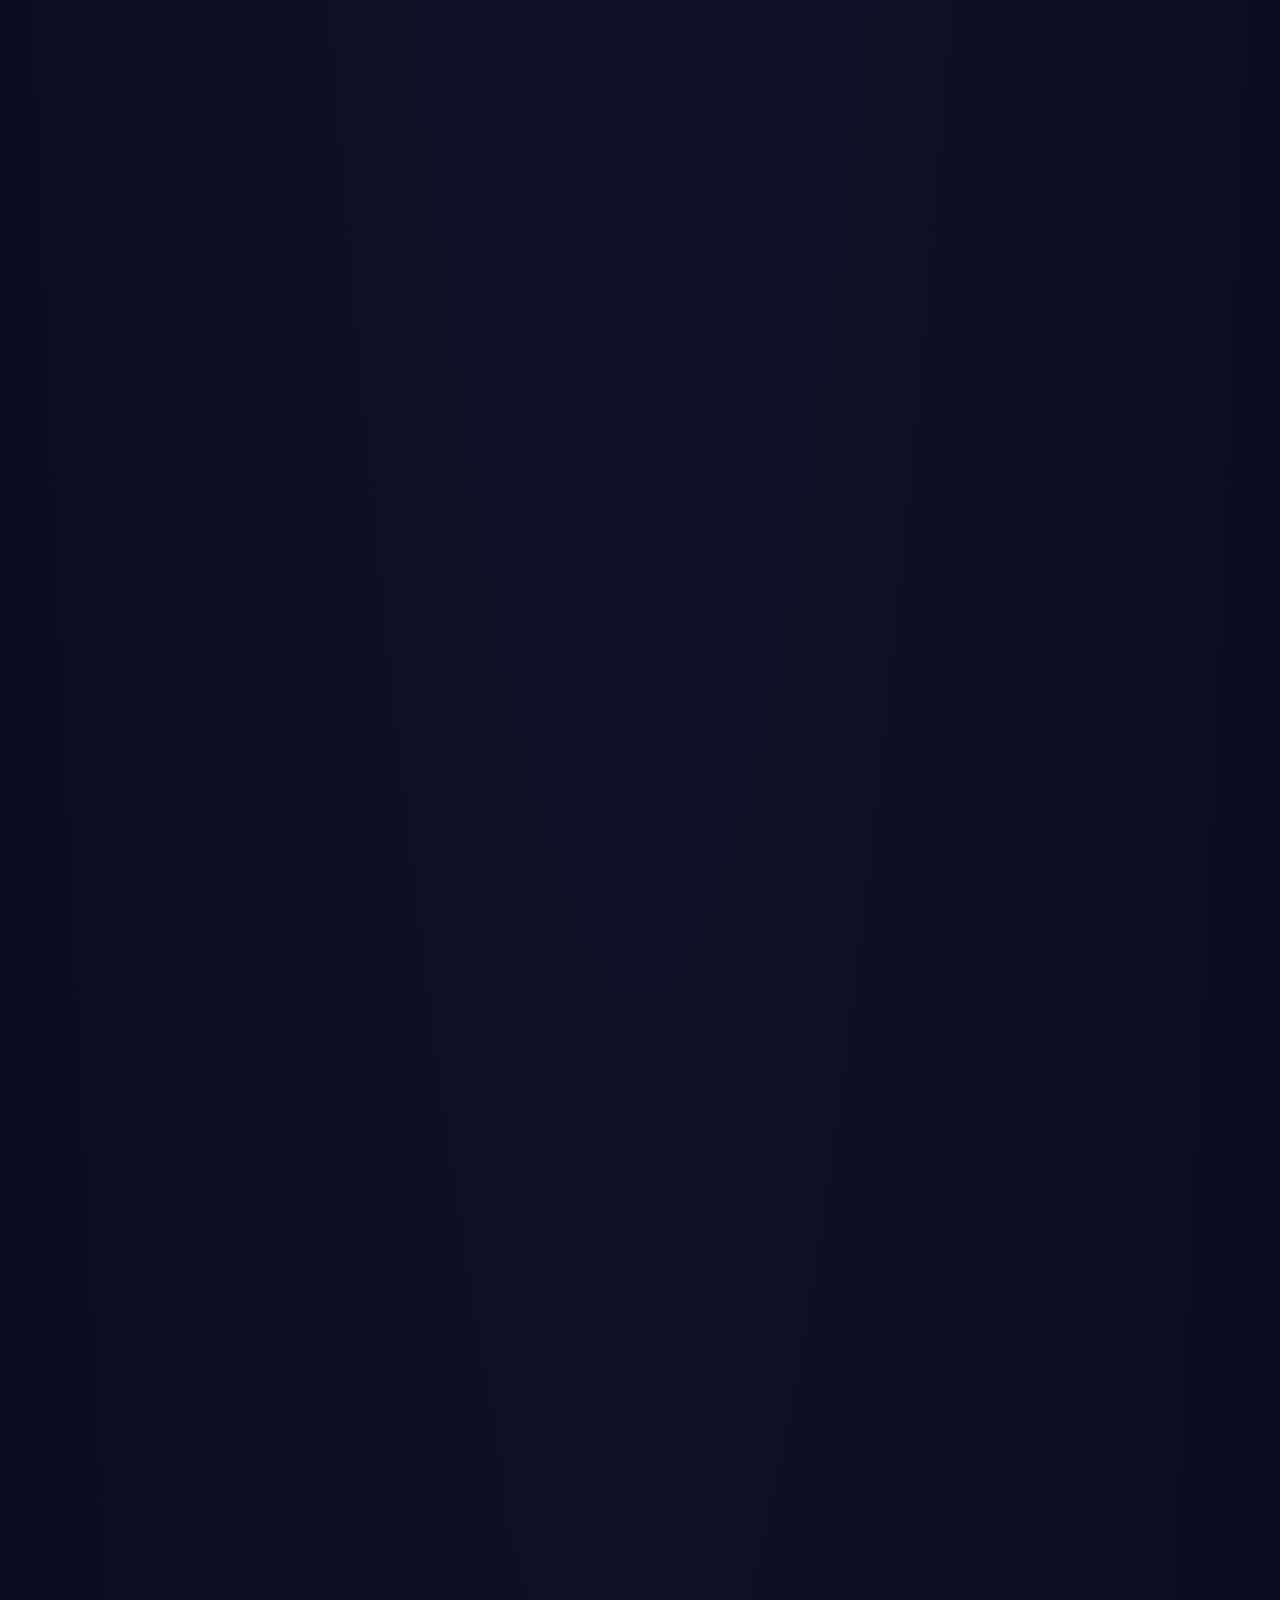
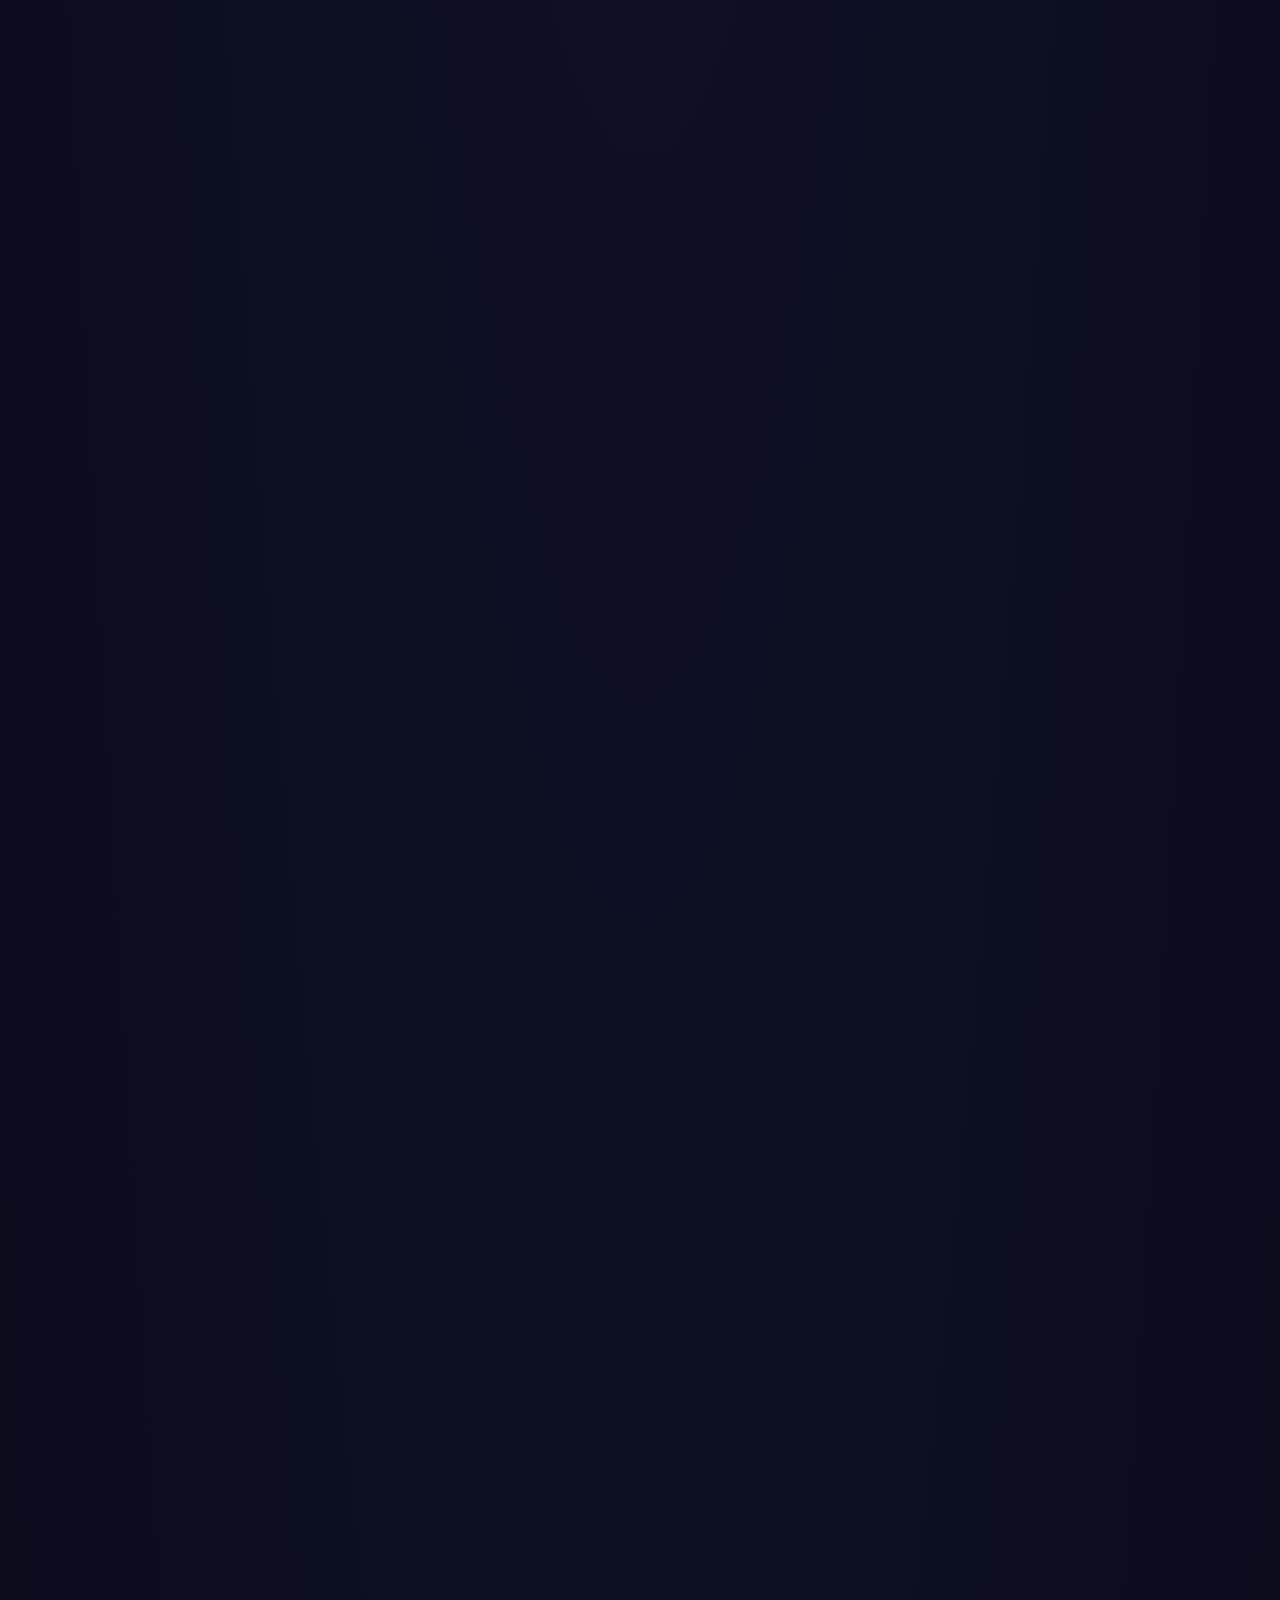
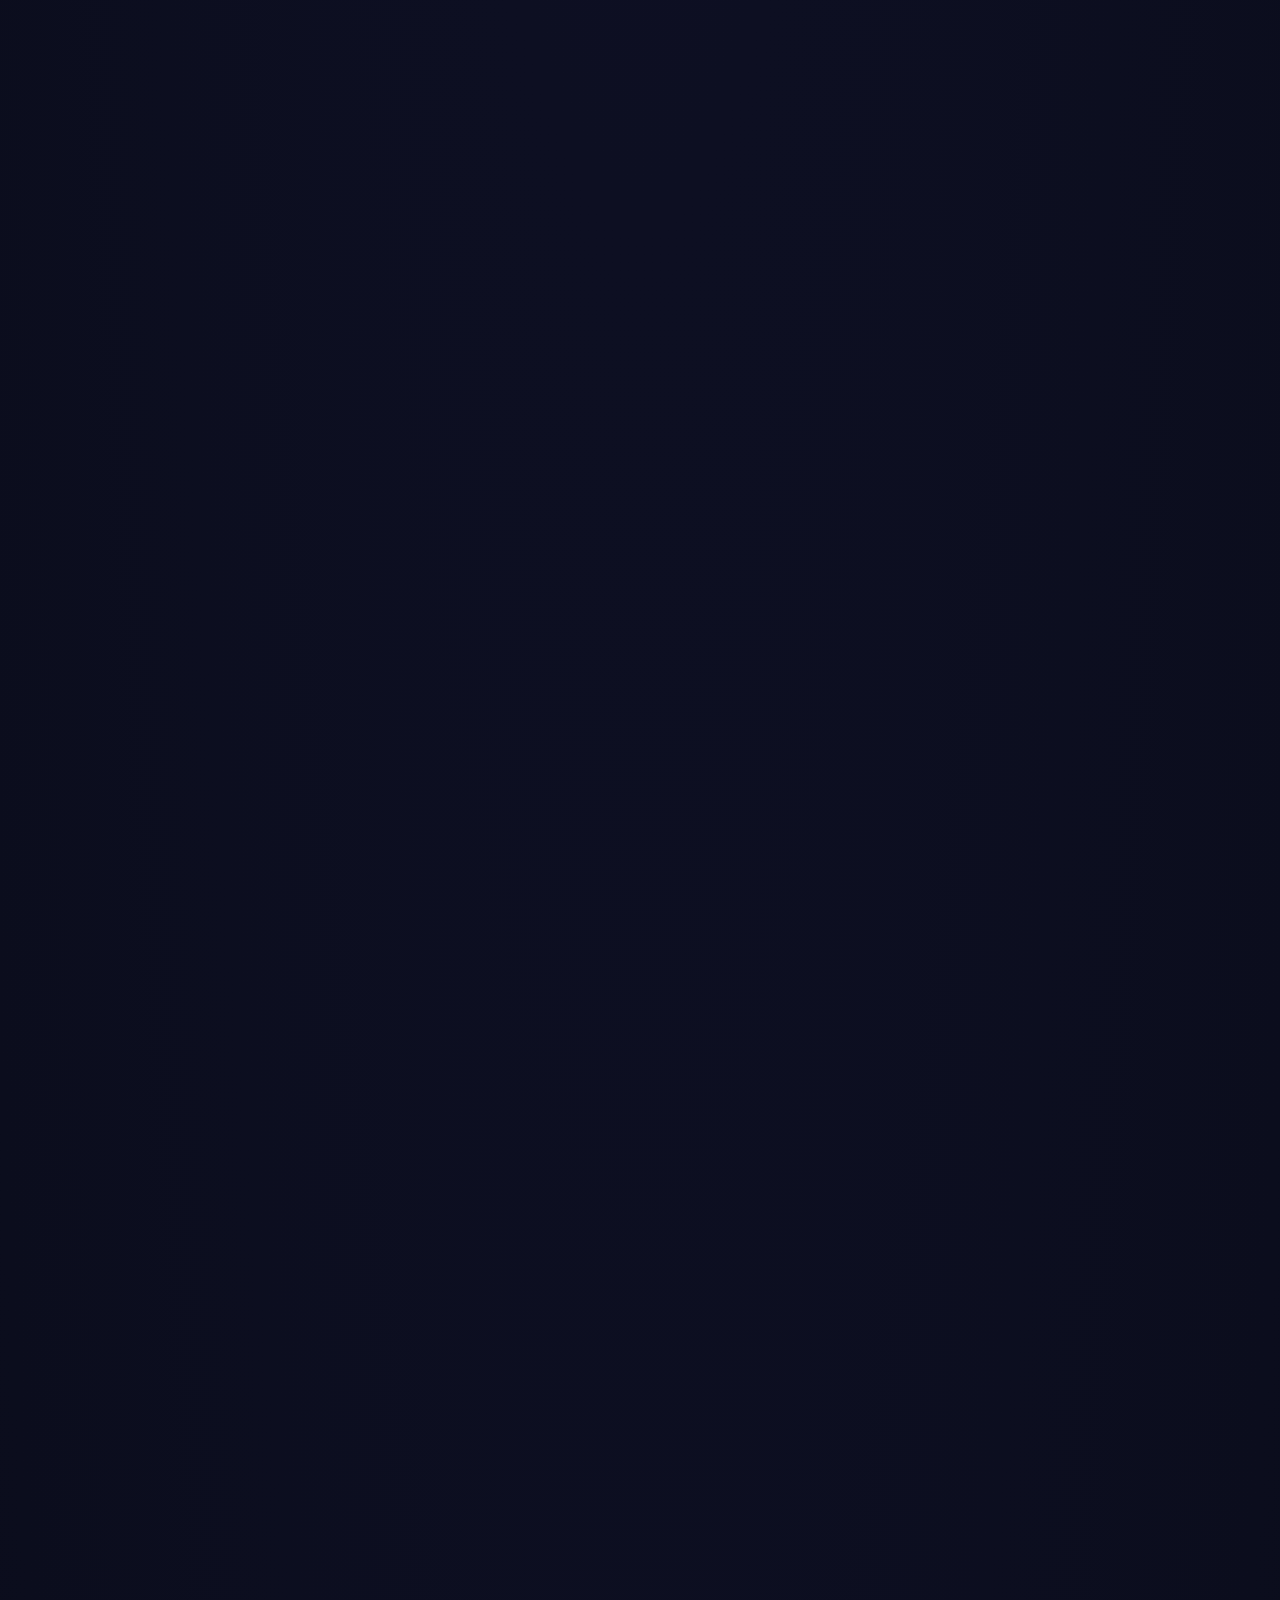
==== commit b1664826: "Add files via upload" ====
--- a/index.html
+++ b/index.html
@@ -1362,6 +1362,13 @@
       }
     }
   </style>
+  <link rel="preconnect" href="https://fonts.googleapis.com">
+  <link rel="preconnect" href="https://fonts.gstatic.com" crossorigin>
+  <link href="https://fonts.googleapis.com/css2?family=Jost:ital,wght@0,300;0,400;0,500;0,600;1,300&display=swap" rel="stylesheet">
+  <link rel="stylesheet" href="assets/vh.css">
+  <link rel="stylesheet" href="assets/kzmap.css">
+  <link rel="stylesheet" href="assets/collage.css">
+  <style>.mac-real-shot{display:block;width:100%;height:auto;border-radius:18px;box-shadow:0 30px 80px rgba(0,0,0,.55),0 0 0 1px rgba(255,255,255,.08)}</style>
 </head>
 <body>
 
@@ -1405,52 +1412,51 @@
   <!-- =======================================================================
        1. HERO SECTION
        ======================================================================= -->
-  <section class="hero" id="hero">
-    <div class="hero-canvas-wrap">
-      <canvas id="heroCanvas"></canvas>
+  <section class="vh" id="hero">
+    <div class="vh-media" aria-hidden="true">
+      <div class="vh-plate"><div class="vh-zoom">
+        <img src="assets/hero_radio.jpg" alt="">
+        <div class="vh-dial"></div>
+        <canvas id="vhDust"></canvas>
+      </div></div>
+      <canvas id="vhWave"></canvas>
     </div>
-
-    <div class="hero-content">
-      <img class="hero-app-icon" src="assets/app_icon.png" alt="Radio KZ App Icon">
-      
-      <div>
-        <div class="hero-badge-pill">
-          <span class="hero-badge-dot"></span>
-          <span data-i18n="hero_badge">iOS & macOS · Бесплатно и без рекламы</span>
-        </div>
-      </div>
-
-      <h1 class="hero-title">
-        <span data-i18n="hero_title_1">Все радио Казахстана.</span><br>
-        <span class="hero-title-accent" data-i18n="hero_title_2">В одном касании.</span>
+    <div class="vh-nav">
+      <a href="#" class="vh-logo vh-rise vh-d1" aria-label="Radio KZ">Radio KZ<i></i></a>
+      <nav aria-label="Primary"><ul class="vh-links">
+        <li class="vh-rise vh-d2"><a href="#tuner" data-i18n="nav_tuner">О радио</a></li>
+        <li class="vh-rise vh-d3"><a href="#city" data-i18n="nav_city">Скин «Город»</a></li>
+        <li class="vh-rise vh-d4"><a href="#map" data-i18n="nav_map">35 городов</a></li>
+        <li class="vh-rise vh-d5"><a href="#mac" data-i18n="nav_mac">Mac</a></li>
+      </ul></nav>
+      <div class="vh-right">
+        <div class="vh-lang vh-rise vh-d5" role="group" aria-label="Language">
+          <button class="lang-btn" data-lang="kz" onclick="switchLang('kz')">KZ</button><button class="lang-btn active" data-lang="ru" onclick="switchLang('ru')">RU</button><button class="lang-btn" data-lang="en" onclick="switchLang('en')">EN</button>
+        </div>
+        <a class="vh-btn vh-rise vh-d6" href="https://apps.apple.com/kz/app/radio-kz/id6829140671" target="_blank" rel="noopener" data-i18n="vh_cta">Скачать в App Store</a>
+        <button class="vh-burger vh-rise vh-d6" id="vhBurger" aria-label="Menu" aria-expanded="false" aria-controls="vhMenu"><span></span><span></span><span></span></button>
+      </div>
+    </div>
+    <div class="vh-shade"></div>
+    <div class="vh-inner">
+      <h1 class="vh-headline">
+        <span class="vh-line"><span data-i18n="vh_h1">Радио всего Казахстана</span></span>
+        <span class="vh-line vh-it"><span data-i18n="vh_h2">в одном приложении</span></span>
       </h1>
-
-      <p class="hero-subtitle" data-i18n="hero_subtitle">
-        40+ радиостанций · 35 городов · бесплатно · без рекламы
-      </p>
-
-      <div class="hero-buttons">
-        <!-- Apple App Store Custom Pill Badge -->
-        <a href="https://apps.apple.com/kz/app/radio-kz/id6829140671" target="_blank" rel="noopener" class="btn-appstore">
-          <svg viewBox="0 0 170 170">
-            <path d="M150.37 130.25c-2.45 5.66-5.35 10.87-8.71 15.66-4.58 6.53-8.33 11.05-11.22 13.56-4.48 4.12-9.28 6.23-14.42 6.35-3.69 0-8.14-1.05-13.32-3.18-5.19-2.12-9.97-3.17-14.34-3.17-4.58 0-9.49 1.05-14.75 3.17-5.26 2.13-9.5 3.24-12.74 3.35-4.35.13-9.16-1.9-14.42-6.08-3.69-3.04-7.6-7.79-11.74-14.24-6.04-9.36-10.74-20.06-14.1-32.1-3.35-12.05-5.03-23.27-5.03-33.68 0-14.54 3.65-26.68 10.96-36.42 7.3-9.74 16.59-14.72 27.84-14.93 4.8 0 10.23 1.34 16.29 4.03 6.06 2.69 10.05 4.09 11.96 4.19 1.57-.1 5.76-1.57 12.56-4.41 6.8-2.84 12.64-4.11 17.5-3.82 13.06.87 23.47 5.76 31.24 14.67-11.39 6.88-16.97 16.53-16.73 28.94.24 9.74 4.03 17.88 11.38 24.41 7.35 6.53 16.03 10.36 26.04 11.49-2.28 7.03-5.22 14.42-8.83 22.18zM119.22 31.86c0-7.39 2.74-14.33 8.22-20.82 5.48-6.49 12.18-10.51 20.1-12.04.22 1.41.33 2.6.33 3.59 0 7.39-2.87 14.47-8.62 21.23-5.75 6.77-12.44 10.73-20.03 11.89-.11-1.3-.17-2.58-.17-3.85z"/>
-          </svg>
-          <div class="btn-appstore-text">
-            <div class="btn-appstore-sub" data-i18n="badge_sub">Загрузите в</div>
-            <div class="btn-appstore-main">App Store</div>
-          </div>
-        </a>
-
-        <!-- Mac Button -->
-        <a href="https://apps.apple.com/kz/app/radio-kz/id6829140671?platform=mac" target="_blank" rel="noopener" class="btn-mac">
-          <svg viewBox="0 0 24 24">
-            <path d="M4 6a2 2 0 0 1 2-2h12a2 2 0 0 1 2 2v9a2 2 0 0 1-2 2H4a2 2 0 0 1-2-2V6zm16 13H4a1 1 0 1 0 0 2h16a1 1 0 1 0 0-2z"/>
-          </svg>
-          <span data-i18n="btn_mac">Загрузить для Mac</span>
-        </a>
-      </div>
+      <p class="vh-sub"><b data-i18n="vh_sub_b">Бесплатно и без рекламы.</b> <span data-i18n="vh_sub">iPhone, Apple Watch, Mac и CarPlay</span></p>
     </div>
   </section>
+  <div class="vh-menu" id="vhMenu">
+    <ul class="vh-menu-list">
+      <li><a href="#tuner" data-i18n="nav_tuner">О радио</a></li>
+      <li><a href="#city" data-i18n="nav_city">Скин «Город»</a></li>
+      <li><a href="#map" data-i18n="nav_map">35 городов</a></li>
+      <li><a href="#mac" data-i18n="nav_mac">Mac</a></li>
+    </ul>
+    <div class="vh-menu-rule"></div>
+    <div class="vh-menu-foot"><a class="vh-btn" href="https://apps.apple.com/kz/app/radio-kz/id6829140671" target="_blank" rel="noopener" data-i18n="vh_cta">Скачать в App Store</a></div>
+  </div>
+  <div class="vh-curtain">
 
   <!-- =======================================================================
        2. REAL RADIO (TUNER DISPLAY)
@@ -1521,7 +1527,13 @@
     </div>
 
     <div class="city-card reveal">
-      <img class="city-bg" src="assets/city_night.webp" alt="Ночной город Казахстан">
+      <div class="cc" aria-hidden="true">
+        <div class="cc-col cc-c1"><div class="cc-track"><figure class="cc-tile" data-id="astana"><img src="assets/collage/astana_night.webp" alt="" loading="lazy" width="420" height="560"><figcaption>Астана</figcaption></figure><figure class="cc-tile" data-id="almaty"><img src="assets/collage/almaty_day.webp" alt="" loading="lazy" width="420" height="560"><figcaption>Алматы</figcaption></figure><figure class="cc-tile" data-id="aktau"><img src="assets/collage/aktau_night.webp" alt="" loading="lazy" width="420" height="560"><figcaption>Актау</figcaption></figure><figure class="cc-tile" data-id="semey"><img src="assets/collage/semey_day.webp" alt="" loading="lazy" width="420" height="560"><figcaption>Семей</figcaption></figure><figure class="cc-tile" data-id="astana"><img src="assets/collage/astana_night.webp" alt="" loading="lazy" width="420" height="560"><figcaption>Астана</figcaption></figure><figure class="cc-tile" data-id="almaty"><img src="assets/collage/almaty_day.webp" alt="" loading="lazy" width="420" height="560"><figcaption>Алматы</figcaption></figure><figure class="cc-tile" data-id="aktau"><img src="assets/collage/aktau_night.webp" alt="" loading="lazy" width="420" height="560"><figcaption>Актау</figcaption></figure><figure class="cc-tile" data-id="semey"><img src="assets/collage/semey_day.webp" alt="" loading="lazy" width="420" height="560"><figcaption>Семей</figcaption></figure></div></div>
+        <div class="cc-col cc-c2"><div class="cc-track"><figure class="cc-tile" data-id="almaty"><img src="assets/collage/almaty_night.webp" alt="" loading="lazy" width="420" height="560"><figcaption>Алматы</figcaption></figure><figure class="cc-tile" data-id="karaganda"><img src="assets/collage/karaganda_night.webp" alt="" loading="lazy" width="420" height="560"><figcaption>Караганда</figcaption></figure><figure class="cc-tile" data-id="taraz"><img src="assets/collage/taraz_day.webp" alt="" loading="lazy" width="420" height="560"><figcaption>Тараз</figcaption></figure><figure class="cc-tile" data-id="uralsk"><img src="assets/collage/uralsk_night.webp" alt="" loading="lazy" width="420" height="560"><figcaption>Уральск</figcaption></figure><figure class="cc-tile" data-id="almaty"><img src="assets/collage/almaty_night.webp" alt="" loading="lazy" width="420" height="560"><figcaption>Алматы</figcaption></figure><figure class="cc-tile" data-id="karaganda"><img src="assets/collage/karaganda_night.webp" alt="" loading="lazy" width="420" height="560"><figcaption>Караганда</figcaption></figure><figure class="cc-tile" data-id="taraz"><img src="assets/collage/taraz_day.webp" alt="" loading="lazy" width="420" height="560"><figcaption>Тараз</figcaption></figure><figure class="cc-tile" data-id="uralsk"><img src="assets/collage/uralsk_night.webp" alt="" loading="lazy" width="420" height="560"><figcaption>Уральск</figcaption></figure></div></div>
+        <div class="cc-col cc-c3"><div class="cc-track"><figure class="cc-tile" data-id="shymkent"><img src="assets/collage/shymkent_night.webp" alt="" loading="lazy" width="420" height="560"><figcaption>Шымкент</figcaption></figure><figure class="cc-tile" data-id="astana"><img src="assets/collage/astana_day.webp" alt="" loading="lazy" width="420" height="560"><figcaption>Астана</figcaption></figure><figure class="cc-tile" data-id="oskemen"><img src="assets/collage/oskemen_night.webp" alt="" loading="lazy" width="420" height="560"><figcaption>Усть-Каменогорск</figcaption></figure><figure class="cc-tile" data-id="kyzylorda"><img src="assets/collage/kyzylorda_night.webp" alt="" loading="lazy" width="420" height="560"><figcaption>Кызылорда</figcaption></figure><figure class="cc-tile" data-id="shymkent"><img src="assets/collage/shymkent_night.webp" alt="" loading="lazy" width="420" height="560"><figcaption>Шымкент</figcaption></figure><figure class="cc-tile" data-id="astana"><img src="assets/collage/astana_day.webp" alt="" loading="lazy" width="420" height="560"><figcaption>Астана</figcaption></figure><figure class="cc-tile" data-id="oskemen"><img src="assets/collage/oskemen_night.webp" alt="" loading="lazy" width="420" height="560"><figcaption>Усть-Каменогорск</figcaption></figure><figure class="cc-tile" data-id="kyzylorda"><img src="assets/collage/kyzylorda_night.webp" alt="" loading="lazy" width="420" height="560"><figcaption>Кызылорда</figcaption></figure></div></div>
+        <div class="cc-col cc-c4"><div class="cc-track"><figure class="cc-tile" data-id="turkestan"><img src="assets/collage/turkestan_night.webp" alt="" loading="lazy" width="420" height="560"><figcaption>Туркестан</figcaption></figure><figure class="cc-tile" data-id="pavlodar"><img src="assets/collage/pavlodar_night.webp" alt="" loading="lazy" width="420" height="560"><figcaption>Павлодар</figcaption></figure><figure class="cc-tile" data-id="kokshetau"><img src="assets/collage/kokshetau_day.webp" alt="" loading="lazy" width="420" height="560"><figcaption>Кокшетау</figcaption></figure><figure class="cc-tile" data-id="atyrau"><img src="assets/collage/atyrau_night.webp" alt="" loading="lazy" width="420" height="560"><figcaption>Атырау</figcaption></figure><figure class="cc-tile" data-id="turkestan"><img src="assets/collage/turkestan_night.webp" alt="" loading="lazy" width="420" height="560"><figcaption>Туркестан</figcaption></figure><figure class="cc-tile" data-id="pavlodar"><img src="assets/collage/pavlodar_night.webp" alt="" loading="lazy" width="420" height="560"><figcaption>Павлодар</figcaption></figure><figure class="cc-tile" data-id="kokshetau"><img src="assets/collage/kokshetau_day.webp" alt="" loading="lazy" width="420" height="560"><figcaption>Кокшетау</figcaption></figure><figure class="cc-tile" data-id="atyrau"><img src="assets/collage/atyrau_night.webp" alt="" loading="lazy" width="420" height="560"><figcaption>Атырау</figcaption></figure></div></div>
+        <div class="cc-col cc-c5"><div class="cc-track"><figure class="cc-tile" data-id="kostanay"><img src="assets/collage/kostanay_night.webp" alt="" loading="lazy" width="420" height="560"><figcaption>Костанай</figcaption></figure><figure class="cc-tile" data-id="aktobe"><img src="assets/collage/aktobe_night.webp" alt="" loading="lazy" width="420" height="560"><figcaption>Актобе</figcaption></figure><figure class="cc-tile" data-id="almaty"><img src="assets/collage/almaty_night.webp" alt="" loading="lazy" width="420" height="560"><figcaption>Алматы</figcaption></figure><figure class="cc-tile" data-id="astana"><img src="assets/collage/astana_night.webp" alt="" loading="lazy" width="420" height="560"><figcaption>Астана</figcaption></figure><figure class="cc-tile" data-id="kostanay"><img src="assets/collage/kostanay_night.webp" alt="" loading="lazy" width="420" height="560"><figcaption>Костанай</figcaption></figure><figure class="cc-tile" data-id="aktobe"><img src="assets/collage/aktobe_night.webp" alt="" loading="lazy" width="420" height="560"><figcaption>Актобе</figcaption></figure><figure class="cc-tile" data-id="almaty"><img src="assets/collage/almaty_night.webp" alt="" loading="lazy" width="420" height="560"><figcaption>Алматы</figcaption></figure><figure class="cc-tile" data-id="astana"><img src="assets/collage/astana_night.webp" alt="" loading="lazy" width="420" height="560"><figcaption>Астана</figcaption></figure></div></div>
+      </div>
       <div class="city-overlay"></div>
       <div class="city-content">
         <span class="city-pill" data-i18n="city_pill">Ночной город</span>
@@ -1546,8 +1558,25 @@
     </div>
 
     <div class="map-card reveal">
-      <div class="map-img-wrap">
-        <img class="map-img" src="assets/header_map.webp" alt="Карта Казахстана с радиоволнами">
+      <div class="kzm" id="kzm">
+<svg class="kzm-svg" viewBox="20 30 760 440" preserveAspectRatio="xMidYMid meet" aria-hidden="true">
+  <defs>
+    <linearGradient id="kzmLand" x1="0" y1="0" x2="1" y2="1"><stop offset="0" stop-color="#1c1a44"/><stop offset="1" stop-color="#12122e"/></linearGradient>
+    <filter id="kzmGlow" x="-10%" y="-10%" width="120%" height="120%"><feGaussianBlur stdDeviation="4"/></filter>
+    <pattern id="kzmDots" width="8" height="8" patternUnits="userSpaceOnUse"><circle cx="1" cy="1" r=".6" fill="rgba(255,255,255,.07)"/></pattern>
+  </defs>
+  <path class="kzm-neigh" d="M568 540 L564 536 L572 532 L576 533 L580 529 L574 523 L575 519 L571 510 L570 501 L558 496 L555 497 L552 500 L547 496 L546 492 L548 489 L543 482 L543 476 L547 475 L548 472 L546 467 L548 462 L566 450 L565 446 L574 445 L579 441 L583 449 L595 444 L596 446 L600 443 L606 427 L620 426 L631 422 L635 413 L642 407 L661 395 L662 392 L670 389 L665 373 L666 369 L672 366 L668 362 L672 359 L675 359 L675 358 L662 334 L660 322 L662 317 L657 315 L652 316 L650 314 L652 311 L667 305 L682 296 L686 300 L693 297 L698 299 L698 290 L693 289 L692 287 L696 242 L716 244 L727 241 L730 244 L737 237 L741 235 L743 227 L737 212 L737 203 L738 199 L750 192 L752 186 L751 178 L752 175 L762 173 L768 169 L770 173 L769 177 L775 180 L775 184 L786 186 L788 190 L798 193 L805 190 L812 194 L816 192 L818 194 L822 195 L829 204 L835 210 L838 211 L844 220 L845 228 L848 234 L845 244 L846 249 L853 256 L856 255 L867 255 L903 247 L914 251 L918 250 L930 254 L937 254 L943 251 L945 258 L949 258 L962 273 L974 279 L977 283 L992 275 L1036 263 L1044 256 L1073 246 L1090 250 L1108 245 L1123 246 L1135 235 L1138 240 L1148 237 L1150 232 L1170 203 L1193 186 L1213 174 L1226 155 L1228 135 L1235 126 L1238 117 L1233 113 L1220 108 L1216 95 L1217 86 L1226 81 L1233 82 L1249 75 L1254 65 L1254 50 L1271 36 L1274 24 L1272 19 L1271 8 L1274 3 L1281 -2 L1279 -8 L1285 -10 L1287 -17 L1296 -25 L1297 -28 L1306 -30 L1312 -35 L1313 -38 L1310 -42 L1303 -46 L1288 -48 L1285 -50 L1279 -48 L1271 -50 L1260 -42 L1260 -30 L1248 -28 L1240 -22 L1238 -15 L1229 -17 L1226 -21 L1228 -26 L1223 -34 L1215 -70 L1226 -72 L1237 -76 L1239 -90 L1246 -103 L1244 -108 L1239 -109 L1231 -144 L1232 -154 L1231 -162 L1222 -171 L1215 -166 L1211 -167 L1213 -189 L1226 -208 L1241 -222 L1263 -227 L1265 -232 L1274 -235 L1278 -233 L1285 -234 L1287 -231 L1296 -230 L1327 -212 L1339 -209 L1346 -202 L1352 -203 L1355 -197 L1359 -194 L1369 -196 L1377 -205 L1381 -204 L1386 -205 L1391 -211 L1406 -210 L1410 -211 L1414 -215 L1420 -210 L1428 -209 L1434 -202 L1443 -199 L1461 -220 L1459 -227 L1461 -236 L1465 -240 L1466 -248 L1469 -256 L1476 -260 L1479 -254 L1488 -251 L1490 -244 L1490 -236 L1494 -233 L1503 -218 L1508 -213 L1511 -202 L1516 -196 L1515 -190 L1522 -182 L1522 -178 L1502 -168 L1504 -156 L1500 -147 L1519 -136 L1526 -128 L1533 -124 L1540 -112 L1535 -100 L1539 -100 L1540 -98 L1532 -97 L1529 -100 L1522 -97 L1531 -84 L1529 -80 L1526 -78 L1528 -72 L1528 -65 L1516 -51 L1519 -49 L1527 -47 L1529 -41 L1513 -30 L1504 -31 L1502 -24 L1506 -17 L1507 -1 L1504 4 L1503 12 L1498 24 L1497 38 L1499 43 L1498 47 L1493 52 L1490 53 L1491 56 L1482 70 L1478 82 L1478 93 L1474 98 L1476 102 L1471 111 L1466 108 L1472 96 L1470 94 L1470 88 L1461 96 L1458 93 L1460 87 L1457 83 L1460 77 L1457 60 L1452 57 L1445 58 L1442 56 L1443 60 L1433 66 L1432 78 L1434 89 L1425 108 L1424 114 L1427 123 L1427 131 L1421 136 L1417 143 L1413 142 L1408 146 L1409 156 L1412 162 L1421 166 L1427 165 L1438 160 L1442 156 L1445 156 L1454 161 L1453 163 L1457 170 L1466 170 L1474 163 L1475 159 L1473 157 L1476 146 L1474 145 L1479 135 L1501 130 L1506 126 L1506 123 L1513 121 L1519 117 L1519 120 L1521 122 L1521 127 L1524 128 L1523 133 L1518 133 L1514 136 L1506 156 L1501 159 L1506 162 L1503 165 L1507 172 L1504 177 L1500 174 L1498 177 L1498 180 L1503 180 L1500 206 L1503 219 L1505 221 L1510 218 L1532 215 L1547 225 L1564 232 L1570 240 L1584 237 L1587 240 L1597 239 L1602 241 L1604 243 L1601 246 L1592 248 L1585 254 L1579 253 L1573 256 L1567 267 L1570 265 L1574 258 L1579 255 L1583 258 L1607 254 L1618 259 L1612 268 L1608 280 L1608 287 L1601 292 L1598 299 L1603 293 L1608 294 L1613 289 L1617 281 L1630 281 L1640 276 L1636 293 L1640 284 L1644 286 L1649 294 L1644 294 L1640 298 L1640 301 L1648 301 L1646 304 L1649 303 L1649 310 L1658 315 L1655 316 L1653 322 L1649 320 L1648 322 L1650 331 L1646 335 L1650 336 L1650 346 L1653 349 L1652 361 L1655 374 L1652 377 L1647 373 L1647 377 L1644 378 L1647 380 L1651 380 L1657 382 L1653 395 L1645 399 L1652 399 L1657 393 L1662 403 L1667 405 L1657 411 L1658 414 L1663 414 L1657 420 L1660 426 L1656 433 L1659 433 L1660 437 L1653 443 L1648 446 L1648 450 L1645 453 L1647 454 L1650 452 L1653 454 L1652 462 L1650 464 L1650 469 L1647 472 L1649 478 L1645 477 L1643 483 L1638 484 L1640 489 L1637 495 L1640 495 L1638 500 L1640 506 L1634 509 L1634 512 L1628 519 L1623 521 L1622 526 L1614 529 L1610 538 L1607 540 L1603 538 L1603 543 L1604 545 L1599 547 L1593 553 L1587 554 L1579 552 L1575 546 L1573 549 L1572 551 L1574 553 L1572 555 L1581 559 L1586 566 L1580 576 L1576 574 L1578 582 L1574 584 L1571 590 L1563 590 L1566 593 L1565 596 L1556 599 L1556 602 L1554 604 L1552 610 L1546 616 L1539 620 L1540 622 L1535 626 L1533 632 L1530 634 L1528 632 L1529 636 L1527 644 L1528 646 L1533 644 L1534 648 L1541 648 L1542 652 L1540 655 L1530 661 L1528 660 L1530 658 L1529 658 L1523 656 L1522 654 L1516 652 L1513 641 L1516 638 L1514 636 L1508 639 L1502 637 L1505 640 L1495 649 L1494 646 L1486 649 L1480 648 L1478 646 L1475 647 L1479 653 L1474 654 L1474 658 L1468 663 L1462 663 L1452 669 L1440 668 L1432 670 L1428 665 L1424 664 L1422 660 L1424 651 L1417 652 L1412 656 L1407 655 L1401 660 L1392 661 L1382 658 L1375 668 L1376 674 L1374 677 L1368 684 L1362 685 L1360 693 L1350 692 L1349 698 L1342 696 L1338 707 L1322 706 L1318 719 L1315 718 L1311 722 L1307 721 L1305 729 L1310 734 L1315 736 L1320 748 L1323 749 L1322 751 L1317 752 L1310 756 L1300 745 L1291 757 L1279 762 L1276 759 L1271 758 L1268 752 L1248 758 L1249 748 L1247 740 L1248 735 L1245 734 L1230 737 L1225 727 L1218 722 L1220 715 L1205 722 L1194 733 L1191 734 L1191 725 L1189 721 L1184 720 L1183 717 L1183 713 L1186 709 L1184 706 L1184 699 L1188 696 L1188 688 L1193 686 L1194 680 L1198 676 L1193 672 L1195 668 L1192 658 L1180 636 L1174 636 L1172 640 L1161 628 L1148 623 L1145 624 L1143 633 L1135 632 L1128 635 L1124 634 L1118 639 L1117 635 L1120 627 L1114 622 L1108 627 L1106 624 L1110 618 L1108 619 L1101 616 L1091 626 L1090 631 L1074 634 L1070 631 L1055 653 L1044 660 L1041 669 L1034 678 L1036 681 L1021 692 L1013 694 L1012 690 L1002 689 L996 694 L988 694 L980 696 L978 692 L969 693 L959 703 L950 726 L945 722 L945 712 L943 709 L938 708 L927 715 L927 718 L916 722 L904 725 L889 721 L885 727 L878 724 L875 730 L865 723 L852 725 L851 718 L842 721 L826 715 L822 708 L817 707 L809 712 L797 703 L789 702 L772 696 L766 690 L756 690 L751 692 L748 700 L745 702 L741 697 L731 693 L721 692 L719 686 L710 683 L704 684 L700 682 L692 674 L684 678 L682 674 L683 670 L680 666 L680 661 L674 656 L670 647 L677 645 L683 650 L690 645 L685 628 L676 621 L672 608 L676 599 L669 594 L659 592 L651 577 L651 571 L638 573 L629 572 L617 568 L616 565 L608 568 L605 564 L601 562 L602 553 L598 546 L592 544 L589 545 L586 541 L582 540 L568 540 Z M1557 654 L1564 659 L1561 664 L1560 672 L1563 686 L1557 698 L1557 700 L1552 703 L1552 708 L1548 712 L1524 717 L1517 710 L1513 701 L1522 682 L1519 684 L1520 680 L1540 662 L1550 658 L1549 654 L1557 654 Z M1530 638 L1534 636 L1535 637 L1535 639 L1528 641 L1530 638 Z M1574 592 L1572 595 L1574 591 L1574 592 Z M1578 591 L1575 590 L1578 587 L1578 591 Z M1578 554 L1573 554 L1578 554 Z M1652 447 L1652 448 L1650 448 L1649 447 L1652 447 Z M1670 401 L1668 403 L1665 399 L1668 398 L1670 401 Z M1654 325 L1653 328 L1652 324 L1654 325 Z M1645 279 L1641 279 L1645 279 Z M1645 271 L1645 272 L1643 271 L1644 270 L1645 271 Z M1642 271 L1636 274 L1633 273 L1640 269 L1642 271 Z M1608 248 L1601 252 L1591 251 L1596 248 L1608 248 Z M668 386 L669 390 L662 392 L661 395 L652 399 L635 413 L631 422 L620 426 L608 426 L605 428 L600 443 L596 446 L595 444 L583 449 L580 441 L571 446 L565 446 L566 450 L558 456 L549 460 L546 467 L548 472 L547 475 L535 479 L520 480 L516 482 L514 485 L510 482 L504 484 L503 480 L498 479 L497 476 L483 482 L476 477 L451 480 L450 469 L451 468 L455 469 L456 464 L465 461 L475 465 L476 467 L486 458 L494 458 L501 460 L506 457 L509 452 L514 453 L515 448 L519 449 L530 441 L520 440 L513 436 L510 436 L509 432 L503 432 L498 423 L497 429 L493 429 L493 435 L480 432 L478 426 L474 428 L468 425 L476 415 L480 414 L481 411 L488 407 L484 404 L482 405 L481 402 L486 393 L491 390 L499 388 L508 389 L533 397 L531 392 L533 381 L540 375 L546 373 L558 379 L570 382 L575 382 L579 378 L601 374 L644 373 L652 380 L662 380 L668 386 Z M480 470 L476 469 L478 472 L480 470 Z M503 466 L502 465 L501 466 L503 466 Z M487 465 L487 468 L491 468 L491 464 L486 461 L487 465 Z M31 373 L26 379 L18 381 L13 386 L6 384 L2 380 L1 375 L-5 365 L-9 364 L-9 362 L-19 355 L-24 348 L-20 341 L-27 338 L-30 334 L-35 330 L-38 333 L-39 329 L-42 328 L-56 329 L-57 327 L-56 324 L-72 307 L-93 298 L-108 284 L-117 280 L-121 282 L-136 252 L-145 244 L-148 235 L-154 232 L-157 223 L-165 215 L-158 214 L-161 210 L-158 210 L-154 216 L-145 216 L-144 211 L-134 203 L-132 202 L-132 205 L-128 202 L-123 204 L-127 194 L-130 192 L-130 185 L-127 187 L-121 187 L-117 190 L-117 186 L-100 185 L-99 179 L-109 179 L-111 178 L-107 176 L-110 176 L-118 177 L-115 173 L-116 171 L-112 166 L-105 165 L-100 162 L-83 167 L-76 158 L-78 157 L-76 150 L-79 148 L-74 143 L-71 144 L-74 138 L-70 137 L-65 134 L-62 126 L-67 124 L-75 113 L-79 112 L-88 102 L-92 104 L-96 97 L-98 88 L-109 86 L-112 88 L-117 84 L-118 79 L-122 77 L-127 76 L-128 71 L-124 58 L-127 56 L-126 52 L-132 51 L-139 45 L-138 44 L-136 34 L-132 35 L-130 33 L-134 15 L-143 11 L-148 11 L-154 6 L-162 10 L-167 6 L-167 -0 L-162 -11 L-163 -20 L-159 -23 L-149 -15 L-138 -17 L-137 -19 L-139 -24 L-138 -28 L-146 -35 L-143 -40 L-147 -47 L-148 -57 L-145 -59 L-148 -66 L-143 -71 L-142 -77 L-137 -85 L-143 -95 L-147 -97 L-156 -97 L-155 -105 L-157 -108 L-162 -108 L-163 -113 L-167 -114 L-168 -117 L-164 -123 L-162 -135 L-165 -138 L-157 -147 L-160 -156 L-154 -161 L-150 -160 L-149 -171 L-143 -183 L-130 -192 L-126 -193 L-126 -196 L-123 -202 L-121 -203 L-120 -199 L-115 -202 L-110 -198 L-106 -201 L-95 -192 L-94 -193 L-96 -202 L-104 -206 L-107 -213 L-107 -218 L-106 -216 L-104 -218 L-105 -221 L-115 -222 L-80 -233 L-51 -246 L-42 -254 L-43 -263 L-50 -282 L-43 -284 L-39 -288 L-41 -298 L-37 -305 L-40 -308 L-40 -312 L-35 -315 L-37 -318 L-30 -324 L-31 -326 L-26 -326 L-25 -328 L-22 -359 L-6 -368 L-4 -370 L-7 -382 L-12 -388 L-10 -396 L-4 -401 L-6 -405 L2 -404 L8 -408 L15 -407 L19 -411 L25 -406 L28 -411 L33 -406 L37 -407 L39 -406 L40 -409 L48 -400 L45 -398 L39 -402 L38 -402 L39 -397 L45 -394 L44 -392 L49 -391 L42 -385 L46 -385 L50 -388 L71 -375 L85 -356 L89 -346 L93 -344 L99 -335 L102 -334 L102 -336 L106 -326 L111 -321 L109 -310 L111 -308 L106 -300 L90 -292 L71 -292 L63 -296 L55 -304 L40 -314 L35 -322 L30 -322 L31 -325 L19 -336 L18 -341 L19 -342 L9 -349 L14 -342 L13 -341 L15 -334 L18 -332 L17 -328 L20 -324 L16 -323 L23 -317 L27 -305 L21 -298 L18 -296 L17 -279 L14 -274 L15 -271 L23 -265 L26 -254 L36 -244 L44 -245 L46 -248 L47 -254 L46 -257 L39 -260 L36 -270 L37 -275 L40 -275 L43 -279 L46 -278 L53 -267 L71 -252 L76 -256 L80 -254 L78 -270 L80 -276 L93 -281 L104 -282 L115 -289 L119 -285 L126 -282 L129 -277 L127 -274 L131 -274 L132 -270 L134 -275 L142 -284 L143 -291 L143 -295 L138 -300 L148 -316 L150 -322 L144 -335 L150 -330 L162 -327 L170 -322 L175 -308 L174 -305 L161 -307 L152 -300 L157 -293 L160 -284 L165 -281 L180 -282 L186 -296 L197 -295 L197 -300 L202 -299 L221 -306 L236 -308 L239 -306 L238 -304 L240 -303 L244 -305 L240 -309 L258 -315 L265 -314 L258 -313 L259 -311 L256 -307 L257 -302 L250 -301 L249 -299 L257 -297 L262 -297 L266 -294 L268 -298 L274 -302 L281 -303 L293 -299 L305 -306 L306 -304 L307 -306 L315 -308 L318 -301 L315 -298 L314 -294 L321 -291 L324 -295 L324 -300 L330 -300 L336 -305 L329 -320 L337 -326 L363 -320 L372 -316 L380 -311 L380 -309 L403 -300 L411 -291 L418 -286 L423 -293 L426 -302 L420 -302 L415 -309 L414 -314 L409 -317 L403 -320 L401 -316 L402 -327 L405 -329 L406 -344 L404 -346 L399 -346 L401 -352 L399 -352 L402 -357 L416 -366 L426 -395 L429 -396 L430 -393 L447 -395 L456 -393 L460 -391 L460 -383 L456 -368 L452 -362 L460 -356 L462 -352 L463 -340 L461 -335 L463 -307 L465 -302 L475 -296 L476 -294 L472 -286 L472 -276 L467 -271 L459 -256 L457 -254 L453 -254 L456 -248 L446 -243 L442 -245 L446 -249 L441 -247 L436 -251 L426 -249 L428 -244 L438 -240 L442 -238 L454 -240 L463 -237 L466 -240 L466 -245 L482 -257 L484 -268 L491 -277 L490 -285 L485 -293 L486 -301 L492 -304 L506 -309 L517 -298 L518 -281 L526 -277 L539 -279 L523 -281 L522 -292 L526 -294 L520 -309 L501 -314 L494 -314 L488 -310 L479 -309 L477 -311 L477 -316 L473 -325 L480 -344 L470 -359 L465 -363 L470 -373 L483 -381 L483 -387 L479 -395 L485 -396 L490 -385 L486 -377 L486 -373 L489 -370 L488 -363 L505 -360 L512 -362 L520 -357 L526 -358 L528 -360 L523 -359 L518 -365 L510 -365 L499 -369 L494 -376 L502 -380 L512 -377 L516 -380 L513 -383 L508 -382 L507 -385 L514 -390 L526 -392 L540 -388 L542 -385 L551 -381 L565 -384 L567 -383 L565 -378 L560 -372 L562 -362 L561 -356 L563 -352 L564 -364 L567 -366 L568 -365 L570 -358 L568 -349 L573 -347 L572 -351 L576 -354 L578 -359 L569 -370 L570 -384 L566 -388 L560 -388 L553 -394 L540 -396 L537 -401 L538 -406 L533 -412 L533 -419 L575 -431 L591 -439 L592 -438 L583 -427 L584 -425 L593 -422 L585 -426 L584 -428 L594 -434 L597 -439 L594 -440 L586 -446 L580 -446 L583 -450 L588 -448 L591 -450 L577 -452 L579 -457 L584 -455 L587 -458 L590 -464 L585 -463 L585 -466 L591 -466 L610 -482 L621 -486 L642 -500 L632 -496 L631 -499 L634 -500 L653 -508 L657 -509 L655 -504 L662 -509 L662 -507 L668 -512 L670 -512 L678 -521 L688 -521 L688 -516 L690 -519 L688 -523 L677 -525 L693 -534 L700 -535 L693 -534 L694 -538 L690 -542 L699 -557 L708 -566 L722 -570 L726 -569 L714 -557 L726 -562 L728 -562 L736 -567 L741 -567 L738 -558 L736 -557 L737 -556 L746 -561 L748 -568 L770 -581 L778 -582 L780 -582 L780 -579 L785 -583 L789 -579 L789 -577 L792 -581 L790 -582 L792 -584 L798 -579 L800 -581 L800 -580 L801 -574 L800 -575 L790 -573 L797 -571 L798 -573 L804 -573 L805 -570 L803 -561 L787 -534 L788 -531 L784 -524 L780 -514 L773 -508 L771 -500 L768 -497 L767 -488 L764 -482 L768 -486 L772 -495 L782 -502 L791 -512 L792 -516 L796 -518 L802 -528 L793 -522 L791 -525 L793 -530 L801 -533 L800 -535 L804 -537 L802 -534 L805 -532 L812 -534 L817 -538 L817 -541 L815 -542 L817 -543 L823 -540 L823 -535 L827 -535 L831 -530 L832 -523 L834 -522 L838 -523 L832 -524 L829 -533 L830 -537 L826 -538 L829 -542 L838 -552 L863 -568 L868 -569 L865 -566 L867 -562 L873 -563 L881 -565 L896 -578 L901 -579 L905 -583 L902 -582 L902 -584 L907 -586 L907 -593 L901 -595 L899 -600 L902 -602 L905 -608 L916 -612 L917 -611 L920 -616 L922 -614 L926 -615 L926 -622 L932 -626 L938 -627 L938 -626 L946 -629 L946 -622 L950 -625 L954 -624 L951 -616 L959 -620 L964 -617 L962 -612 L948 -610 L951 -608 L967 -607 L967 -610 L965 -612 L966 -612 L971 -611 L968 -605 L971 -606 L984 -603 L993 -605 L993 -608 L1000 -608 L997 -622 L992 -630 L990 -638 L999 -636 L1005 -638 L1013 -645 L1014 -655 L1018 -660 L1028 -665 L1038 -668 L1036 -668 L1037 -674 L1034 -671 L1032 -677 L1034 -682 L1040 -683 L1044 -690 L1039 -690 L1035 -693 L1032 -691 L1032 -701 L1027 -692 L1024 -694 L1024 -700 L1029 -707 L1030 -713 L1023 -713 L1023 -715 L1034 -723 L1042 -734 L1061 -754 L1063 -753 L1055 -742 L1054 -735 L1056 -735 L1067 -758 L1070 -747 L1067 -751 L1063 -748 L1068 -744 L1065 -738 L1068 -735 L1070 -736 L1073 -745 L1069 -762 L1075 -772 L1083 -780 L1091 -781 L1088 -771 L1090 -770 L1093 -774 L1099 -777 L1101 -782 L1103 -782 L1105 -775 L1106 -784 L1110 -789 L1118 -791 L1118 -787 L1124 -793 L1137 -835 L1144 -847 L1154 -858 L1160 -860 L1167 -860 L1176 -853 L1178 -854 L1186 -863 L1198 -860 L1202 -862 L1208 -858 L1210 -854 L1210 -856 L1204 -864 L1194 -868 L1191 -876 L1192 -887 L1194 -895 L1199 -900 L1208 -923 L1205 -933 L1206 -936 L1211 -938 L1218 -937 L1225 -947 L1233 -948 L1234 -959 L1230 -965 L1228 -965 L1217 -963 L1215 -959 L1210 -964 L1204 -965 L1212 -986 L1217 -993 L1215 -995 L1220 -1009 L1221 -1021 L1228 -1031 L1237 -1051 L1248 -1062 L1345 -1052 L1350 -1044 L1354 -1032 L1350 -1023 L1340 -1014 L1339 -1007 L1342 -1015 L1346 -1017 L1347 -1015 L1341 -1003 L1343 -1000 L1345 -984 L1345 -998 L1342 -1003 L1348 -1006 L1351 -1003 L1349 -1008 L1351 -1012 L1348 -1019 L1357 -1018 L1361 -1021 L1363 -1025 L1360 -1028 L1374 -1032 L1378 -1032 L1380 -1028 L1381 -1030 L1386 -1031 L1382 -1032 L1387 -1033 L1392 -1038 L1398 -1037 L1403 -1040 L1414 -1033 L1406 -1019 L1404 -1010 L1399 -1011 L1398 -1007 L1401 -1006 L1404 -1008 L1405 -1002 L1408 -996 L1415 -974 L1418 -970 L1417 -965 L1420 -960 L1418 -958 L1425 -950 L1422 -947 L1427 -946 L1426 -944 L1429 -939 L1432 -938 L1443 -911 L1454 -905 L1450 -900 L1439 -898 L1434 -893 L1431 -879 L1432 -865 L1442 -849 L1438 -848 L1426 -854 L1431 -834 L1437 -831 L1429 -826 L1432 -820 L1430 -821 L1427 -816 L1432 -809 L1443 -804 L1447 -800 L1446 -798 L1450 -797 L1460 -781 L1468 -775 L1472 -775 L1478 -779 L1479 -778 L1475 -784 L1481 -790 L1485 -788 L1490 -780 L1502 -776 L1507 -777 L1510 -781 L1522 -779 L1525 -773 L1523 -770 L1518 -768 L1513 -777 L1512 -771 L1513 -768 L1517 -767 L1519 -759 L1532 -749 L1542 -747 L1553 -748 L1556 -738 L1555 -733 L1552 -732 L1551 -726 L1556 -712 L1565 -704 L1583 -701 L1577 -695 L1578 -684 L1581 -679 L1577 -679 L1576 -676 L1578 -675 L1581 -677 L1592 -670 L1604 -658 L1616 -628 L1604 -629 L1575 -639 L1565 -639 L1504 -657 L1483 -668 L1469 -679 L1460 -697 L1456 -701 L1448 -701 L1448 -703 L1451 -711 L1447 -716 L1450 -724 L1443 -742 L1431 -756 L1415 -791 L1409 -798 L1405 -812 L1406 -817 L1405 -823 L1401 -822 L1395 -830 L1392 -829 L1386 -834 L1373 -841 L1370 -847 L1374 -854 L1372 -857 L1370 -853 L1363 -846 L1363 -832 L1378 -822 L1380 -821 L1383 -824 L1386 -820 L1386 -819 L1381 -819 L1380 -812 L1396 -784 L1395 -775 L1387 -781 L1386 -773 L1365 -788 L1366 -777 L1359 -775 L1358 -759 L1354 -752 L1354 -746 L1357 -739 L1362 -736 L1365 -726 L1371 -719 L1374 -706 L1383 -691 L1390 -686 L1392 -687 L1392 -692 L1396 -696 L1400 -697 L1404 -695 L1402 -689 L1399 -686 L1400 -679 L1394 -677 L1392 -672 L1394 -670 L1394 -667 L1396 -662 L1390 -657 L1391 -652 L1387 -642 L1381 -642 L1385 -658 L1380 -654 L1371 -651 L1368 -647 L1370 -643 L1367 -639 L1367 -642 L1355 -632 L1354 -624 L1358 -623 L1355 -619 L1358 -616 L1360 -619 L1361 -617 L1360 -614 L1359 -612 L1354 -611 L1352 -606 L1352 -600 L1340 -590 L1344 -584 L1343 -580 L1334 -578 L1321 -558 L1320 -552 L1317 -549 L1315 -535 L1320 -519 L1321 -504 L1329 -493 L1328 -485 L1330 -480 L1331 -458 L1340 -433 L1340 -408 L1342 -401 L1341 -389 L1344 -381 L1346 -379 L1355 -384 L1364 -396 L1378 -384 L1382 -382 L1382 -384 L1384 -388 L1381 -392 L1377 -392 L1377 -394 L1377 -398 L1380 -402 L1380 -395 L1388 -398 L1391 -384 L1397 -394 L1397 -400 L1395 -405 L1395 -408 L1398 -406 L1402 -397 L1403 -400 L1399 -408 L1389 -415 L1398 -421 L1399 -428 L1409 -430 L1416 -429 L1424 -430 L1437 -434 L1439 -433 L1441 -427 L1436 -424 L1446 -426 L1452 -421 L1453 -418 L1462 -418 L1467 -413 L1470 -402 L1484 -384 L1499 -373 L1501 -374 L1503 -369 L1510 -364 L1520 -353 L1523 -352 L1532 -340 L1536 -321 L1543 -307 L1546 -296 L1554 -284 L1562 -262 L1566 -238 L1573 -216 L1572 -210 L1578 -195 L1580 -184 L1578 -157 L1572 -140 L1563 -136 L1557 -130 L1548 -138 L1549 -130 L1547 -128 L1545 -133 L1544 -132 L1543 -127 L1547 -108 L1540 -102 L1545 -102 L1547 -96 L1540 -98 L1539 -100 L1535 -100 L1540 -112 L1532 -125 L1526 -128 L1519 -136 L1500 -147 L1504 -156 L1502 -168 L1522 -178 L1522 -182 L1515 -190 L1516 -196 L1511 -202 L1508 -213 L1503 -218 L1494 -233 L1490 -236 L1490 -244 L1488 -251 L1479 -254 L1477 -259 L1471 -258 L1468 -255 L1465 -240 L1461 -236 L1459 -227 L1461 -220 L1442 -199 L1434 -202 L1428 -209 L1420 -210 L1414 -215 L1410 -211 L1406 -210 L1391 -211 L1386 -205 L1381 -204 L1377 -205 L1369 -196 L1359 -194 L1355 -197 L1352 -203 L1346 -202 L1339 -209 L1327 -212 L1296 -230 L1287 -231 L1285 -234 L1278 -233 L1274 -235 L1265 -232 L1263 -227 L1243 -223 L1237 -219 L1224 -204 L1213 -189 L1212 -184 L1211 -167 L1215 -166 L1222 -171 L1231 -162 L1232 -154 L1231 -144 L1239 -109 L1242 -110 L1246 -106 L1246 -101 L1239 -90 L1237 -76 L1226 -72 L1205 -69 L1200 -61 L1196 -59 L1181 -59 L1174 -56 L1168 -42 L1165 -34 L1166 -28 L1164 -24 L1145 -6 L1138 6 L1133 6 L1130 9 L1114 14 L1103 21 L1090 18 L1085 12 L1074 17 L1065 14 L1060 15 L1055 18 L1040 21 L1026 34 L1024 40 L1011 44 L991 43 L979 26 L967 29 L949 28 L941 32 L921 30 L920 39 L917 43 L917 49 L915 52 L916 63 L923 72 L928 73 L930 79 L931 86 L928 91 L924 94 L922 99 L920 101 L915 98 L904 102 L898 101 L897 103 L894 103 L890 107 L884 109 L880 107 L875 110 L868 106 L864 98 L844 104 L840 100 L836 104 L830 102 L829 107 L822 109 L818 117 L812 120 L808 127 L799 134 L798 137 L793 141 L795 146 L791 150 L789 150 L787 154 L784 154 L783 157 L772 160 L771 168 L762 173 L745 164 L746 160 L744 158 L738 168 L721 168 L715 162 L714 158 L701 156 L692 143 L680 139 L671 144 L668 149 L650 152 L648 147 L642 148 L642 141 L635 140 L631 144 L631 150 L625 156 L579 94 L554 77 L553 74 L557 74 L559 65 L538 77 L535 83 L529 86 L523 91 L522 95 L519 93 L514 92 L507 98 L504 91 L510 84 L510 81 L503 84 L497 81 L492 80 L492 84 L490 86 L485 76 L482 79 L472 81 L468 80 L469 69 L461 50 L452 55 L441 50 L433 49 L426 54 L421 56 L421 61 L399 67 L378 70 L372 78 L370 76 L362 76 L352 80 L321 86 L310 83 L305 94 L314 97 L309 99 L308 103 L315 105 L321 109 L322 112 L320 113 L305 111 L300 119 L302 127 L302 130 L286 138 L291 143 L292 146 L307 153 L310 156 L306 169 L298 173 L289 172 L284 167 L279 174 L273 176 L272 173 L263 170 L255 159 L246 157 L243 161 L239 162 L232 156 L225 157 L223 156 L217 160 L215 163 L208 166 L192 151 L190 153 L190 161 L188 164 L184 149 L172 135 L159 133 L155 126 L143 130 L139 129 L137 124 L131 120 L120 130 L106 133 L102 138 L91 143 L88 142 L88 158 L86 160 L80 162 L79 160 L72 144 L68 142 L64 145 L61 152 L53 158 L49 167 L52 173 L44 181 L40 186 L40 191 L46 198 L44 205 L46 212 L50 211 L62 216 L70 245 L68 246 L62 243 L61 247 L72 259 L60 262 L60 267 L56 265 L48 268 L40 268 L38 270 L36 267 L36 271 L30 278 L22 288 L21 286 L15 290 L13 294 L22 308 L21 323 L27 315 L17 336 L28 369 L31 373 Z M-275 -156 L-284 -152 L-281 -148 L-277 -146 L-271 -153 L-269 -152 L-263 -141 L-257 -137 L-256 -130 L-263 -124 L-265 -119 L-305 -150 L-299 -151 L-293 -156 L-285 -153 L-275 -156 Z M1708 -358 L1708 -360 L1708 -358 Z M1705 -356 L1706 -357 L1705 -356 Z M1706 -367 L1705 -365 L1706 -367 Z M1707 -374 L1706 -372 L1704 -374 L1707 -378 L1707 -374 Z M1684 -376 L1687 -378 L1689 -382 L1690 -366 L1693 -357 L1697 -354 L1694 -353 L1691 -355 L1690 -363 L1683 -375 L1684 -376 Z M1688 -427 L1688 -420 L1690 -412 L1687 -407 L1693 -394 L1693 -386 L1686 -399 L1684 -414 L1680 -417 L1684 -418 L1686 -422 L1684 -430 L1686 -434 L1689 -432 L1688 -427 Z M44 274 L44 270 L44 274 Z M1691 -450 L1690 -445 L1684 -459 L1683 -467 L1685 -472 L1691 -450 Z M-188 188 L-184 202 L-176 202 L-174 205 L-170 204 L-164 208 L-170 215 L-180 213 L-182 209 L-186 207 L-196 212 L-203 209 L-208 209 L-213 212 L-222 213 L-228 205 L-221 198 L-220 192 L-228 181 L-234 179 L-234 176 L-208 172 L-208 168 L-205 166 L-195 175 L-194 178 L-190 180 L-190 185 L-188 188 Z M1681 -504 L1682 -500 L1680 -499 L1677 -512 L1681 -504 Z M1669 -533 L1668 -530 L1667 -533 L1669 -533 Z M1651 -561 L1651 -559 L1649 -563 L1650 -564 L1651 -561 Z M1644 -579 L1643 -575 L1636 -583 L1636 -584 L1644 -579 Z M1627 -608 L1630 -596 L1628 -594 L1622 -596 L1623 -605 L1618 -611 L1617 -616 L1622 -613 L1627 -608 Z M1622 -619 L1618 -616 L1616 -621 L1618 -622 L1622 -619 Z M1612 -609 L1609 -607 L1610 -610 L1612 -609 Z M1425 -470 L1432 -469 L1440 -463 L1462 -456 L1484 -439 L1493 -435 L1497 -435 L1528 -423 L1558 -414 L1568 -415 L1574 -412 L1566 -413 L1553 -411 L1549 -407 L1545 -396 L1566 -371 L1573 -366 L1586 -365 L1601 -362 L1605 -365 L1615 -361 L1621 -354 L1607 -359 L1601 -353 L1597 -352 L1598 -346 L1609 -331 L1606 -330 L1594 -335 L1581 -349 L1570 -355 L1563 -364 L1556 -368 L1543 -371 L1527 -388 L1503 -403 L1491 -414 L1475 -415 L1474 -417 L1470 -417 L1462 -422 L1452 -433 L1440 -441 L1439 -448 L1443 -449 L1444 -452 L1435 -461 L1423 -462 L1425 -465 L1425 -470 Z M1586 -836 L1587 -836 L1576 -829 L1586 -836 Z M1358 -409 L1360 -405 L1356 -401 L1358 -409 Z M1365 -418 L1369 -421 L1372 -409 L1365 -409 L1365 -405 L1359 -416 L1365 -418 Z M1573 -816 L1576 -815 L1557 -806 L1556 -810 L1559 -814 L1562 -813 L1573 -816 Z M1379 -635 L1377 -634 L1376 -638 L1378 -637 L1379 -635 Z M1463 -803 L1464 -800 L1462 -800 L1458 -806 L1453 -808 L1451 -821 L1460 -819 L1463 -803 Z M31 -284 L29 -280 L28 -285 L31 -284 Z M438 -242 L434 -244 L432 -248 L439 -247 L438 -242 Z M122 -291 L120 -294 L122 -291 Z M449 -2003 L439 -2008 L436 -2013 L438 -2011 L438 -2014 L431 -2017 L431 -2021 L428 -2019 L434 -2013 L425 -2020 L426 -2022 L422 -2022 L400 -2035 L399 -2041 L400 -2043 L396 -2041 L394 -2044 L396 -2050 L393 -2058 L395 -2062 L390 -2064 L389 -2068 L385 -2065 L385 -2071 L382 -2066 L387 -2061 L384 -2058 L386 -2054 L391 -2050 L381 -2048 L375 -2050 L377 -2053 L376 -2056 L375 -2052 L367 -2053 L373 -2050 L359 -2053 L343 -2067 L344 -2069 L340 -2068 L339 -2071 L334 -2071 L334 -2075 L338 -2075 L342 -2079 L344 -2085 L353 -2081 L349 -2088 L358 -2089 L365 -2085 L369 -2085 L364 -2089 L364 -2090 L362 -2090 L363 -2095 L367 -2096 L363 -2096 L362 -2100 L372 -2107 L369 -2107 L370 -2111 L364 -2113 L363 -2117 L368 -2117 L370 -2114 L371 -2120 L374 -2120 L375 -2114 L379 -2119 L390 -2110 L401 -2108 L406 -2102 L406 -2097 L409 -2090 L421 -2087 L426 -2089 L437 -2089 L438 -2083 L443 -2076 L441 -2076 L438 -2066 L443 -2072 L445 -2070 L445 -2067 L448 -2069 L448 -2072 L451 -2073 L452 -2071 L453 -2078 L449 -2085 L449 -2088 L453 -2096 L457 -2099 L452 -2002 L449 -2003 Z M221 -327 L220 -324 L218 -326 L212 -321 L207 -320 L201 -321 L198 -326 L200 -334 L208 -338 L211 -337 L221 -327 Z M406 -316 L405 -314 L403 -315 L405 -317 L406 -316 Z M1204 -863 L1202 -864 L1198 -861 L1191 -863 L1188 -869 L1191 -869 L1193 -866 L1204 -863 Z M1213 -949 L1209 -940 L1203 -936 L1201 -942 L1207 -952 L1213 -949 Z M332 -328 L332 -323 L323 -324 L322 -328 L316 -329 L312 -338 L319 -342 L332 -328 Z M398 -340 L397 -345 L398 -340 Z M1159 -871 L1157 -869 L1155 -869 L1159 -871 Z M258 -372 L261 -368 L258 -363 L256 -368 L251 -371 L254 -373 L258 -372 Z M1203 -1055 L1197 -1054 L1188 -1069 L1201 -1067 L1203 -1055 Z M1032 -673 L1032 -670 L1026 -666 L1029 -673 L1032 -673 Z M437 -1942 L429 -1945 L423 -1950 L423 -1952 L426 -1954 L440 -1956 L449 -1955 L448 -1942 L437 -1942 Z M509 -387 L501 -387 L507 -394 L514 -394 L515 -392 L509 -387 Z M526 -399 L520 -399 L517 -402 L521 -407 L525 -404 L526 -399 Z M478 -396 L473 -398 L473 -401 L480 -401 L478 -400 L478 -396 Z M883 -570 L880 -567 L878 -567 L880 -570 L883 -570 Z M289 -411 L300 -407 L296 -399 L292 -398 L288 -394 L288 -387 L284 -381 L294 -360 L304 -350 L299 -347 L292 -352 L290 -351 L292 -348 L289 -350 L285 -350 L284 -352 L278 -352 L274 -355 L273 -353 L261 -360 L264 -360 L265 -364 L270 -364 L263 -370 L264 -375 L249 -376 L246 -381 L248 -390 L256 -391 L263 -398 L264 -401 L261 -404 L265 -406 L269 -406 L269 -411 L285 -413 L289 -411 Z M438 -398 L431 -398 L433 -406 L441 -408 L447 -403 L448 -401 L438 -398 Z M497 -411 L490 -412 L497 -411 Z M485 -410 L483 -409 L485 -412 L490 -413 L485 -410 Z M1013 -738 L1025 -744 L1032 -740 L1025 -732 L1012 -721 L1010 -714 L1008 -713 L1010 -719 L1008 -729 L1013 -738 Z M904 -610 L901 -610 L904 -611 L904 -610 Z M559 -436 L552 -434 L555 -436 L559 -436 Z M551 -434 L547 -434 L551 -434 Z M979 -692 L968 -691 L975 -694 L979 -692 Z M1005 -730 L1003 -725 L997 -726 L1000 -733 L1002 -733 L1005 -730 Z M568 -446 L568 -445 L565 -445 L569 -448 L568 -446 Z M814 -553 L813 -544 L806 -542 L800 -542 L802 -545 L802 -549 L814 -553 Z M583 -461 L587 -461 L586 -459 L580 -458 L583 -461 Z M540 -460 L539 -457 L535 -458 L536 -460 L538 -460 L539 -462 L540 -460 Z M1010 -791 L1017 -805 L1021 -804 L1028 -816 L1032 -818 L1032 -821 L1035 -818 L1034 -810 L1027 -797 L1010 -784 L1005 -791 L1010 -791 Z M953 -710 L950 -706 L945 -714 L951 -714 L953 -710 Z M1023 -847 L1022 -844 L1022 -847 L1023 -847 Z M969 -745 L976 -748 L971 -753 L971 -759 L982 -765 L987 -772 L1000 -782 L1000 -776 L1003 -775 L1002 -766 L997 -760 L992 -759 L989 -760 L986 -765 L983 -760 L982 -758 L987 -756 L999 -758 L998 -751 L993 -750 L986 -735 L981 -732 L983 -724 L975 -718 L961 -716 L959 -717 L961 -719 L955 -724 L957 -727 L953 -728 L954 -735 L957 -741 L969 -745 Z M660 -514 L659 -510 L650 -509 L650 -510 L660 -514 Z M663 -514 L662 -514 L663 -517 L663 -514 Z M782 -586 L784 -584 L778 -583 L782 -586 Z M666 -523 L663 -524 L666 -523 Z M998 -822 L995 -816 L998 -825 L998 -822 Z M409 -463 L351 -447 L340 -441 L342 -439 L335 -436 L334 -433 L330 -436 L328 -431 L323 -432 L323 -426 L315 -423 L314 -418 L310 -420 L312 -415 L305 -410 L300 -409 L285 -415 L280 -413 L280 -418 L276 -423 L285 -426 L293 -434 L301 -435 L296 -438 L306 -444 L301 -446 L301 -449 L306 -447 L310 -449 L310 -452 L317 -450 L322 -456 L342 -463 L348 -462 L350 -466 L366 -464 L380 -466 L392 -470 L401 -477 L408 -478 L416 -477 L420 -473 L419 -470 L409 -463 Z M652 -526 L644 -523 L653 -530 L652 -526 Z M596 -510 L592 -510 L596 -512 L596 -510 Z M738 -572 L736 -574 L739 -574 L738 -572 Z M732 -588 L731 -586 L722 -582 L732 -588 Z M720 -583 L718 -582 L721 -586 L723 -586 L720 -583 Z M687 -586 L687 -578 L689 -583 L694 -588 L703 -586 L707 -588 L711 -584 L708 -579 L695 -569 L682 -563 L674 -554 L669 -554 L672 -561 L672 -569 L676 -572 L674 -577 L677 -583 L682 -584 L681 -585 L682 -587 L688 -587 L687 -586 Z M478 -530 L489 -529 L481 -527 L476 -529 L478 -530 Z M664 -582 L663 -581 L662 -582 L665 -583 L664 -582 Z M607 -560 L603 -559 L594 -560 L602 -564 L615 -566 L607 -560 Z M278 -542 L267 -545 L274 -546 L278 -542 Z M344 -533 L338 -534 L343 -536 L346 -533 L344 -533 Z M642 -582 L646 -581 L645 -576 L649 -580 L650 -583 L655 -585 L662 -584 L663 -576 L658 -573 L665 -572 L667 -571 L664 -567 L650 -561 L643 -561 L627 -556 L621 -560 L611 -558 L622 -572 L642 -582 Z M267 -547 L264 -549 L269 -549 L267 -547 Z M311 -542 L307 -542 L311 -542 Z M324 -541 L322 -537 L312 -539 L315 -542 L324 -541 Z M295 -543 L285 -546 L294 -547 L298 -544 L295 -543 Z M330 -537 L326 -538 L323 -543 L341 -539 L334 -540 L330 -537 Z M303 -546 L298 -547 L299 -549 L303 -546 Z M250 -563 L257 -561 L259 -558 L252 -562 L238 -560 L238 -562 L230 -565 L250 -563 Z M364 -545 L364 -542 L355 -539 L341 -542 L345 -546 L364 -545 Z M272 -559 L282 -553 L259 -553 L257 -553 L259 -550 L254 -550 L249 -551 L252 -553 L244 -554 L242 -557 L252 -558 L261 -555 L264 -560 L272 -559 Z M505 -552 L497 -551 L498 -553 L508 -554 L505 -552 Z M356 -547 L348 -548 L360 -548 L356 -547 Z M307 -555 L329 -547 L315 -547 L301 -552 L307 -555 Z M337 -550 L338 -546 L331 -547 L326 -551 L332 -552 L337 -550 Z M276 -560 L273 -562 L277 -561 L276 -560 Z M374 -542 L367 -544 L380 -546 L384 -549 L390 -547 L390 -545 L387 -544 L374 -542 Z M592 -578 L590 -577 L579 -575 L592 -578 Z M629 -591 L640 -591 L636 -586 L640 -583 L638 -581 L613 -568 L595 -567 L602 -572 L606 -578 L601 -576 L604 -580 L616 -587 L618 -590 L622 -592 L629 -591 Z M343 -554 L337 -554 L343 -554 Z M331 -558 L337 -556 L331 -556 L332 -554 L328 -553 L314 -555 L313 -557 L331 -558 Z M377 -555 L365 -557 L377 -555 Z M335 -560 L332 -560 L344 -561 L335 -560 Z M392 539 L383 537 L376 533 L371 541 L361 541 L354 544 L347 565 L336 574 L316 577 L316 582 L314 588 L306 592 L296 594 L289 586 L281 586 L273 580 L274 574 L272 571 L274 565 L272 553 L255 552 L250 542 L237 533 L234 526 L224 520 L212 520 L205 514 L194 509 L191 502 L175 499 L171 503 L152 501 L140 507 L135 514 L123 516 L117 515 L118 499 L123 472 L121 465 L114 460 L110 461 L110 456 L113 452 L116 455 L121 455 L118 452 L120 445 L110 441 L110 447 L106 439 L107 429 L114 413 L117 420 L127 422 L131 427 L142 428 L141 424 L149 424 L150 418 L140 404 L137 388 L124 386 L119 388 L115 395 L116 397 L113 408 L109 392 L122 384 L144 383 L157 395 L167 416 L176 416 L198 420 L200 418 L199 415 L199 404 L206 398 L217 397 L222 390 L231 396 L225 386 L228 385 L232 386 L234 383 L240 390 L245 392 L247 396 L259 399 L261 402 L259 408 L264 413 L262 414 L261 423 L268 429 L284 431 L290 429 L298 434 L301 446 L306 456 L308 465 L334 489 L342 495 L345 494 L373 515 L380 515 L393 521 L394 523 L392 527 L392 539 Z M107 473 L106 474 L107 465 L107 473 Z M419 544 L414 541 L407 542 L404 539 L399 538 L392 539 L392 527 L394 523 L393 521 L380 515 L373 515 L345 494 L342 495 L334 489 L308 465 L306 456 L301 446 L298 434 L290 429 L284 431 L268 429 L261 423 L262 414 L264 413 L259 408 L261 402 L259 399 L247 396 L245 392 L240 390 L234 383 L232 386 L228 385 L225 386 L231 396 L222 390 L217 397 L206 398 L199 404 L199 415 L200 418 L198 420 L177 416 L191 317 L242 308 L286 344 L289 350 L304 370 L328 367 L352 370 L361 366 L373 378 L379 390 L385 386 L382 413 L392 414 L397 436 L422 435 L426 440 L424 446 L429 450 L435 450 L435 444 L447 428 L466 417 L472 410 L475 411 L479 406 L484 404 L488 407 L481 411 L480 414 L468 424 L468 425 L474 428 L478 426 L480 432 L493 435 L493 429 L497 429 L498 423 L503 432 L509 432 L510 436 L513 436 L520 440 L529 440 L519 449 L515 448 L514 453 L509 452 L506 457 L501 460 L492 457 L479 460 L473 455 L480 446 L473 438 L471 442 L459 449 L452 445 L451 446 L448 452 L450 462 L437 462 L437 464 L444 465 L440 466 L442 470 L437 472 L436 477 L434 480 L418 478 L413 480 L410 489 L416 490 L417 495 L426 495 L426 508 L432 516 L431 520 L420 535 L419 544 Z M478 440 L476 438 L478 440 Z M503 466 L501 466 L502 465 L503 466 Z M487 465 L486 461 L491 464 L491 468 L487 468 L487 465 Z"/>
+  <path class="kzm-landglow" d="M760 173 L753 175 L751 178 L752 186 L750 192 L738 199 L737 212 L743 229 L741 235 L737 237 L730 244 L727 241 L716 244 L697 241 L696 242 L697 246 L692 287 L693 289 L698 290 L699 294 L698 299 L693 297 L686 300 L682 296 L667 305 L663 306 L652 311 L650 314 L652 316 L657 315 L662 317 L660 318 L660 322 L662 334 L671 347 L672 351 L672 354 L675 358 L675 359 L672 359 L668 362 L668 364 L672 365 L672 366 L666 369 L666 371 L665 374 L669 384 L668 386 L662 380 L652 380 L644 373 L641 374 L632 373 L606 375 L601 374 L592 377 L579 378 L575 382 L570 382 L558 379 L546 373 L544 374 L540 375 L533 381 L531 392 L533 397 L529 395 L520 394 L518 392 L499 388 L488 391 L481 402 L482 405 L479 406 L475 411 L472 410 L466 417 L455 423 L451 426 L445 430 L443 434 L435 444 L436 449 L434 451 L429 450 L424 446 L426 440 L422 435 L399 437 L397 436 L392 414 L382 413 L385 386 L379 390 L373 378 L368 375 L361 366 L352 370 L328 367 L304 370 L289 350 L286 344 L242 308 L191 317 L177 416 L168 416 L166 415 L157 395 L144 383 L135 382 L122 384 L109 392 L110 383 L114 375 L116 366 L114 364 L110 364 L108 362 L103 360 L99 352 L92 350 L94 342 L91 334 L89 321 L87 318 L80 315 L79 313 L81 308 L84 308 L92 310 L98 314 L105 315 L101 312 L96 304 L98 301 L102 298 L107 292 L126 295 L135 299 L140 299 L134 294 L133 292 L143 276 L143 268 L146 264 L145 258 L143 255 L135 253 L128 256 L126 253 L121 252 L120 248 L112 245 L100 248 L97 248 L86 253 L75 253 L75 256 L74 255 L72 256 L72 257 L71 257 L61 247 L61 245 L62 243 L68 246 L70 245 L66 230 L62 216 L50 211 L46 212 L44 205 L46 198 L40 191 L40 186 L44 181 L52 173 L49 167 L53 158 L56 155 L62 151 L64 146 L66 144 L68 142 L72 144 L77 158 L80 162 L86 160 L88 158 L88 142 L91 143 L102 138 L106 133 L112 132 L120 130 L131 120 L137 124 L139 129 L143 130 L151 126 L155 126 L156 127 L159 133 L172 135 L175 138 L177 142 L184 149 L187 157 L187 162 L188 164 L190 161 L190 153 L192 151 L203 163 L208 166 L215 163 L217 160 L223 156 L225 157 L232 156 L235 157 L239 162 L243 161 L246 157 L255 159 L263 170 L272 173 L273 176 L279 174 L282 168 L284 167 L287 172 L291 173 L298 173 L303 171 L306 169 L310 159 L310 156 L307 153 L301 151 L301 150 L292 146 L291 143 L286 138 L293 133 L297 133 L302 130 L302 127 L300 119 L305 111 L311 111 L320 113 L322 112 L321 109 L315 105 L308 103 L309 99 L312 99 L314 97 L313 95 L309 96 L305 94 L308 90 L308 85 L312 82 L322 86 L323 84 L330 85 L332 83 L340 83 L342 81 L352 80 L362 76 L365 77 L370 76 L372 78 L374 73 L378 70 L399 67 L421 61 L422 58 L421 56 L426 54 L433 49 L441 50 L452 55 L457 51 L461 50 L464 55 L469 69 L469 76 L467 78 L468 80 L472 81 L482 79 L485 76 L489 81 L490 86 L492 84 L492 80 L497 81 L503 84 L507 83 L509 81 L510 81 L510 84 L506 88 L504 91 L504 94 L507 98 L510 94 L514 92 L519 93 L522 95 L523 91 L529 86 L532 85 L535 83 L537 81 L538 77 L541 76 L559 65 L557 74 L553 74 L554 77 L579 94 L613 138 L625 156 L626 156 L626 154 L631 150 L631 144 L635 140 L638 140 L639 142 L642 141 L642 148 L648 147 L650 152 L658 150 L661 151 L668 149 L671 144 L675 143 L677 140 L680 139 L692 143 L697 149 L701 156 L706 156 L714 158 L715 162 L721 168 L738 168 L744 158 L746 160 L744 163 L745 164 L748 165 L753 170 L758 170 L760 173 Z M81 301 L79 301 L78 298 L79 295 L81 294 L79 298 L81 301 Z M84 298 L83 298 L83 297 L85 295 L84 298 Z M131 296 L129 293 L130 292 L131 296 Z" filter="url(#kzmGlow)"/>
+  <path class="kzm-land" d="M760 173 L753 175 L751 178 L752 186 L750 192 L738 199 L737 212 L743 229 L741 235 L737 237 L730 244 L727 241 L716 244 L697 241 L696 242 L697 246 L692 287 L693 289 L698 290 L699 294 L698 299 L693 297 L686 300 L682 296 L667 305 L663 306 L652 311 L650 314 L652 316 L657 315 L662 317 L660 318 L660 322 L662 334 L671 347 L672 351 L672 354 L675 358 L675 359 L672 359 L668 362 L668 364 L672 365 L672 366 L666 369 L666 371 L665 374 L669 384 L668 386 L662 380 L652 380 L644 373 L641 374 L632 373 L606 375 L601 374 L592 377 L579 378 L575 382 L570 382 L558 379 L546 373 L544 374 L540 375 L533 381 L531 392 L533 397 L529 395 L520 394 L518 392 L499 388 L488 391 L481 402 L482 405 L479 406 L475 411 L472 410 L466 417 L455 423 L451 426 L445 430 L443 434 L435 444 L436 449 L434 451 L429 450 L424 446 L426 440 L422 435 L399 437 L397 436 L392 414 L382 413 L385 386 L379 390 L373 378 L368 375 L361 366 L352 370 L328 367 L304 370 L289 350 L286 344 L242 308 L191 317 L177 416 L168 416 L166 415 L157 395 L144 383 L135 382 L122 384 L109 392 L110 383 L114 375 L116 366 L114 364 L110 364 L108 362 L103 360 L99 352 L92 350 L94 342 L91 334 L89 321 L87 318 L80 315 L79 313 L81 308 L84 308 L92 310 L98 314 L105 315 L101 312 L96 304 L98 301 L102 298 L107 292 L126 295 L135 299 L140 299 L134 294 L133 292 L143 276 L143 268 L146 264 L145 258 L143 255 L135 253 L128 256 L126 253 L121 252 L120 248 L112 245 L100 248 L97 248 L86 253 L75 253 L75 256 L74 255 L72 256 L72 257 L71 257 L61 247 L61 245 L62 243 L68 246 L70 245 L66 230 L62 216 L50 211 L46 212 L44 205 L46 198 L40 191 L40 186 L44 181 L52 173 L49 167 L53 158 L56 155 L62 151 L64 146 L66 144 L68 142 L72 144 L77 158 L80 162 L86 160 L88 158 L88 142 L91 143 L102 138 L106 133 L112 132 L120 130 L131 120 L137 124 L139 129 L143 130 L151 126 L155 126 L156 127 L159 133 L172 135 L175 138 L177 142 L184 149 L187 157 L187 162 L188 164 L190 161 L190 153 L192 151 L203 163 L208 166 L215 163 L217 160 L223 156 L225 157 L232 156 L235 157 L239 162 L243 161 L246 157 L255 159 L263 170 L272 173 L273 176 L279 174 L282 168 L284 167 L287 172 L291 173 L298 173 L303 171 L306 169 L310 159 L310 156 L307 153 L301 151 L301 150 L292 146 L291 143 L286 138 L293 133 L297 133 L302 130 L302 127 L300 119 L305 111 L311 111 L320 113 L322 112 L321 109 L315 105 L308 103 L309 99 L312 99 L314 97 L313 95 L309 96 L305 94 L308 90 L308 85 L312 82 L322 86 L323 84 L330 85 L332 83 L340 83 L342 81 L352 80 L362 76 L365 77 L370 76 L372 78 L374 73 L378 70 L399 67 L421 61 L422 58 L421 56 L426 54 L433 49 L441 50 L452 55 L457 51 L461 50 L464 55 L469 69 L469 76 L467 78 L468 80 L472 81 L482 79 L485 76 L489 81 L490 86 L492 84 L492 80 L497 81 L503 84 L507 83 L509 81 L510 81 L510 84 L506 88 L504 91 L504 94 L507 98 L510 94 L514 92 L519 93 L522 95 L523 91 L529 86 L532 85 L535 83 L537 81 L538 77 L541 76 L559 65 L557 74 L553 74 L554 77 L579 94 L613 138 L625 156 L626 156 L626 154 L631 150 L631 144 L635 140 L638 140 L639 142 L642 141 L642 148 L648 147 L650 152 L658 150 L661 151 L668 149 L671 144 L675 143 L677 140 L680 139 L692 143 L697 149 L701 156 L706 156 L714 158 L715 162 L721 168 L738 168 L744 158 L746 160 L744 163 L745 164 L748 165 L753 170 L758 170 L760 173 Z M81 301 L79 301 L78 298 L79 295 L81 294 L79 298 L81 301 Z M84 298 L83 298 L83 297 L85 295 L84 298 Z M131 296 L129 293 L130 292 L131 296 Z"/>
+  <path class="kzm-landdots" d="M760 173 L753 175 L751 178 L752 186 L750 192 L738 199 L737 212 L743 229 L741 235 L737 237 L730 244 L727 241 L716 244 L697 241 L696 242 L697 246 L692 287 L693 289 L698 290 L699 294 L698 299 L693 297 L686 300 L682 296 L667 305 L663 306 L652 311 L650 314 L652 316 L657 315 L662 317 L660 318 L660 322 L662 334 L671 347 L672 351 L672 354 L675 358 L675 359 L672 359 L668 362 L668 364 L672 365 L672 366 L666 369 L666 371 L665 374 L669 384 L668 386 L662 380 L652 380 L644 373 L641 374 L632 373 L606 375 L601 374 L592 377 L579 378 L575 382 L570 382 L558 379 L546 373 L544 374 L540 375 L533 381 L531 392 L533 397 L529 395 L520 394 L518 392 L499 388 L488 391 L481 402 L482 405 L479 406 L475 411 L472 410 L466 417 L455 423 L451 426 L445 430 L443 434 L435 444 L436 449 L434 451 L429 450 L424 446 L426 440 L422 435 L399 437 L397 436 L392 414 L382 413 L385 386 L379 390 L373 378 L368 375 L361 366 L352 370 L328 367 L304 370 L289 350 L286 344 L242 308 L191 317 L177 416 L168 416 L166 415 L157 395 L144 383 L135 382 L122 384 L109 392 L110 383 L114 375 L116 366 L114 364 L110 364 L108 362 L103 360 L99 352 L92 350 L94 342 L91 334 L89 321 L87 318 L80 315 L79 313 L81 308 L84 308 L92 310 L98 314 L105 315 L101 312 L96 304 L98 301 L102 298 L107 292 L126 295 L135 299 L140 299 L134 294 L133 292 L143 276 L143 268 L146 264 L145 258 L143 255 L135 253 L128 256 L126 253 L121 252 L120 248 L112 245 L100 248 L97 248 L86 253 L75 253 L75 256 L74 255 L72 256 L72 257 L71 257 L61 247 L61 245 L62 243 L68 246 L70 245 L66 230 L62 216 L50 211 L46 212 L44 205 L46 198 L40 191 L40 186 L44 181 L52 173 L49 167 L53 158 L56 155 L62 151 L64 146 L66 144 L68 142 L72 144 L77 158 L80 162 L86 160 L88 158 L88 142 L91 143 L102 138 L106 133 L112 132 L120 130 L131 120 L137 124 L139 129 L143 130 L151 126 L155 126 L156 127 L159 133 L172 135 L175 138 L177 142 L184 149 L187 157 L187 162 L188 164 L190 161 L190 153 L192 151 L203 163 L208 166 L215 163 L217 160 L223 156 L225 157 L232 156 L235 157 L239 162 L243 161 L246 157 L255 159 L263 170 L272 173 L273 176 L279 174 L282 168 L284 167 L287 172 L291 173 L298 173 L303 171 L306 169 L310 159 L310 156 L307 153 L301 151 L301 150 L292 146 L291 143 L286 138 L293 133 L297 133 L302 130 L302 127 L300 119 L305 111 L311 111 L320 113 L322 112 L321 109 L315 105 L308 103 L309 99 L312 99 L314 97 L313 95 L309 96 L305 94 L308 90 L308 85 L312 82 L322 86 L323 84 L330 85 L332 83 L340 83 L342 81 L352 80 L362 76 L365 77 L370 76 L372 78 L374 73 L378 70 L399 67 L421 61 L422 58 L421 56 L426 54 L433 49 L441 50 L452 55 L457 51 L461 50 L464 55 L469 69 L469 76 L467 78 L468 80 L472 81 L482 79 L485 76 L489 81 L490 86 L492 84 L492 80 L497 81 L503 84 L507 83 L509 81 L510 81 L510 84 L506 88 L504 91 L504 94 L507 98 L510 94 L514 92 L519 93 L522 95 L523 91 L529 86 L532 85 L535 83 L537 81 L538 77 L541 76 L559 65 L557 74 L553 74 L554 77 L579 94 L613 138 L625 156 L626 156 L626 154 L631 150 L631 144 L635 140 L638 140 L639 142 L642 141 L642 148 L648 147 L650 152 L658 150 L661 151 L668 149 L671 144 L675 143 L677 140 L680 139 L692 143 L697 149 L701 156 L706 156 L714 158 L715 162 L721 168 L738 168 L744 158 L746 160 L744 163 L745 164 L748 165 L753 170 L758 170 L760 173 Z M81 301 L79 301 L78 298 L79 295 L81 294 L79 298 L81 301 Z M84 298 L83 298 L83 297 L85 295 L84 298 Z M131 296 L129 293 L130 292 L131 296 Z"/>
+  <path class="kzm-regions" d="M507 98 L510 102 L509 103 L507 102 L508 106 L511 104 L513 105 L509 111 L511 110 L512 111 L511 113 L512 115 L514 114 L515 112 L517 111 L518 114 L516 116 L517 119 L514 117 L513 118 L514 120 L517 119 L517 122 L518 121 L520 139 L517 142 L517 146 L521 146 L525 149 L518 152 L516 156 L522 158 L522 164 L524 165 L524 168 L521 169 L521 172 L524 174 L531 172 L534 173 L535 177 L536 174 L539 176 L541 180 L544 181 L538 186 L539 188 L542 188 L547 183 L553 182 L554 181 L556 181 L560 180 L562 180 L564 177 L567 177 L570 178 L571 169 L576 166 L579 169 L582 169 L586 170 L586 176 L588 177 L601 180 L604 178 L607 171 L606 168 L604 168 L604 161 L600 162 L599 161 L599 159 L595 158 L591 151 L595 148 L597 148 L601 145 L602 145 L602 143 L600 140 L605 141 L607 138 L606 137 L610 133 L580 94 L555 77 L553 73 L557 74 L558 73 L560 69 L558 67 L560 66 L560 65 L557 66 L556 68 L553 69 L550 69 L549 71 L537 78 L538 80 L532 86 L528 86 L526 90 L523 90 L523 92 L524 93 L522 96 L521 95 L520 93 L517 94 L517 92 L514 92 L513 94 L510 93 L507 98 Z M442 304 L446 310 L454 334 L458 354 L456 358 L455 365 L451 374 L453 374 L453 377 L454 377 L455 379 L460 378 L465 382 L468 388 L466 389 L467 392 L473 395 L476 399 L479 400 L480 403 L482 401 L483 398 L485 398 L483 395 L486 395 L488 390 L493 389 L495 390 L499 388 L505 390 L508 389 L515 391 L521 394 L529 394 L530 396 L533 397 L532 393 L533 380 L540 377 L541 374 L542 375 L546 374 L545 372 L553 375 L557 379 L559 378 L566 381 L577 382 L577 381 L578 378 L573 377 L574 375 L568 373 L567 372 L568 370 L566 369 L569 364 L568 363 L565 363 L565 362 L564 362 L564 363 L560 362 L565 355 L564 346 L558 342 L553 342 L548 339 L548 333 L540 328 L538 322 L532 324 L532 318 L537 318 L533 306 L536 299 L442 304 Z M388 70 L386 70 L386 68 L384 68 L383 71 L379 69 L379 72 L374 72 L374 78 L372 78 L370 75 L366 77 L365 76 L362 78 L354 78 L355 80 L354 81 L351 79 L345 81 L341 80 L340 83 L333 83 L332 84 L330 87 L329 87 L329 85 L330 84 L329 84 L322 84 L323 86 L321 86 L320 85 L320 84 L319 85 L317 83 L315 85 L314 82 L313 82 L310 83 L311 86 L309 86 L309 84 L307 85 L306 86 L308 86 L310 89 L307 91 L306 93 L304 92 L304 93 L307 94 L309 96 L314 95 L315 97 L312 99 L309 97 L308 100 L308 102 L313 105 L316 104 L317 106 L323 109 L323 112 L320 113 L318 111 L316 111 L314 112 L312 110 L310 111 L308 110 L306 111 L304 111 L305 113 L301 116 L299 116 L299 119 L301 120 L300 123 L303 124 L304 128 L298 133 L294 133 L289 137 L285 137 L286 140 L288 140 L288 139 L294 142 L290 145 L291 146 L300 148 L300 150 L301 152 L309 154 L310 156 L312 158 L315 157 L317 163 L318 164 L320 162 L322 164 L321 167 L324 170 L320 171 L321 174 L320 175 L321 176 L324 175 L325 181 L332 194 L331 197 L329 196 L327 196 L324 201 L322 202 L323 205 L321 205 L320 206 L324 214 L320 215 L322 215 L323 220 L328 225 L332 223 L333 225 L332 228 L332 230 L344 237 L348 245 L354 240 L353 237 L359 236 L357 234 L358 233 L357 231 L361 231 L362 224 L376 228 L380 226 L381 223 L386 223 L392 216 L394 216 L396 211 L403 205 L410 198 L414 192 L413 190 L419 187 L421 184 L419 181 L416 182 L412 182 L405 185 L404 181 L404 179 L402 178 L398 179 L393 176 L391 177 L390 173 L387 174 L385 170 L383 169 L382 172 L379 173 L379 166 L376 163 L377 162 L375 159 L378 157 L376 156 L378 151 L378 150 L375 150 L375 147 L382 145 L384 137 L386 136 L386 121 L388 121 L388 117 L391 117 L391 115 L387 115 L387 112 L389 111 L393 112 L393 110 L390 109 L390 100 L388 100 L389 92 L387 92 L386 87 L392 84 L391 82 L387 80 L389 79 L388 76 L388 70 Z M78 296 L78 300 L81 302 L81 301 L80 301 L79 299 L79 296 L80 296 L78 296 Z M84 302 L84 304 L84 302 Z M89 304 L88 302 L88 304 L89 304 Z M94 304 L95 305 L94 304 Z M143 281 L142 283 L144 285 L142 283 L140 284 L140 288 L147 291 L149 296 L152 296 L151 295 L157 290 L161 290 L164 295 L163 297 L166 299 L167 301 L173 308 L164 313 L159 312 L159 310 L157 310 L152 313 L148 312 L144 315 L143 319 L137 326 L134 323 L144 311 L146 309 L153 307 L155 304 L152 306 L150 303 L145 301 L140 304 L133 302 L130 299 L123 297 L118 293 L113 292 L104 295 L102 297 L102 301 L100 304 L100 312 L103 313 L106 316 L100 314 L98 315 L96 315 L92 309 L90 310 L82 307 L80 309 L80 308 L79 314 L80 316 L87 318 L89 321 L89 325 L91 328 L92 336 L94 339 L95 338 L92 350 L100 351 L99 353 L103 362 L108 361 L110 364 L114 364 L119 368 L117 371 L115 366 L116 372 L110 382 L110 389 L108 392 L121 384 L134 382 L146 382 L158 396 L161 406 L166 415 L167 416 L169 415 L169 417 L172 416 L174 416 L175 415 L178 416 L192 317 L206 314 L207 294 L206 289 L205 288 L200 287 L196 283 L194 283 L194 279 L190 278 L188 275 L183 278 L175 277 L165 278 L159 277 L157 280 L152 283 L143 281 Z M98 305 L99 305 L98 305 Z M97 304 L98 304 L97 304 Z M140 294 L141 295 L142 293 L140 293 L140 294 Z M99 301 L98 302 L98 304 L100 300 L101 301 L102 300 L99 301 Z M91 302 L91 301 L91 302 Z M83 297 L83 301 L85 296 L83 296 L83 297 Z M516 156 L512 156 L512 157 L511 156 L507 157 L510 161 L512 159 L515 161 L512 163 L508 164 L508 166 L505 168 L502 168 L500 172 L498 173 L497 172 L496 174 L497 176 L496 177 L493 177 L492 178 L492 180 L491 182 L489 180 L484 182 L486 175 L482 172 L480 172 L477 174 L477 176 L474 177 L473 180 L468 182 L467 188 L466 186 L463 188 L464 191 L458 194 L457 193 L458 189 L456 189 L456 188 L448 190 L448 187 L444 185 L442 186 L443 188 L440 188 L440 190 L432 189 L434 180 L434 174 L428 174 L422 179 L418 178 L419 181 L421 183 L420 186 L413 190 L414 192 L403 205 L396 211 L394 216 L392 216 L386 223 L381 223 L380 226 L376 228 L362 224 L361 231 L357 231 L358 233 L357 234 L359 236 L353 237 L354 240 L348 245 L350 249 L353 252 L348 257 L333 266 L328 270 L336 273 L335 274 L332 275 L334 277 L368 291 L376 299 L405 301 L406 305 L484 302 L536 299 L537 295 L547 283 L552 282 L558 278 L571 275 L574 277 L577 275 L577 277 L578 276 L580 278 L580 276 L581 276 L588 278 L585 275 L586 276 L590 276 L592 278 L594 277 L595 275 L599 274 L595 260 L591 260 L590 263 L582 259 L583 254 L587 254 L584 248 L585 242 L586 242 L587 238 L590 236 L586 235 L584 233 L586 231 L582 231 L579 228 L581 225 L585 225 L587 221 L587 218 L586 215 L579 217 L578 216 L577 212 L581 210 L578 207 L573 204 L572 202 L572 200 L576 198 L581 198 L580 195 L581 192 L580 186 L588 179 L588 177 L586 176 L586 170 L582 169 L579 169 L576 166 L572 168 L570 178 L567 177 L564 177 L562 180 L560 180 L556 181 L554 181 L553 182 L547 183 L541 188 L539 188 L538 186 L544 181 L541 180 L540 177 L536 174 L535 177 L533 172 L530 172 L524 174 L521 172 L521 169 L524 168 L524 165 L522 164 L522 158 L516 156 Z M328 270 L321 269 L322 266 L317 260 L315 260 L310 252 L300 252 L290 270 L282 269 L282 275 L275 275 L264 284 L252 297 L252 300 L253 298 L255 299 L256 297 L258 298 L256 301 L253 300 L252 302 L252 316 L260 322 L262 315 L263 313 L259 310 L258 308 L260 307 L261 310 L265 313 L267 317 L266 324 L288 345 L288 349 L304 369 L331 367 L354 370 L362 366 L363 366 L367 372 L374 378 L379 390 L384 388 L384 404 L385 405 L407 388 L420 380 L418 380 L419 379 L418 379 L418 377 L416 376 L416 378 L415 376 L417 375 L419 371 L419 366 L420 367 L422 366 L421 362 L423 358 L418 355 L417 352 L412 349 L413 342 L412 328 L406 324 L410 311 L406 306 L406 301 L376 299 L368 291 L334 277 L332 275 L335 274 L336 273 L328 270 Z M588 177 L584 183 L580 186 L581 192 L580 195 L581 198 L576 198 L572 200 L573 204 L578 207 L581 210 L577 212 L578 216 L579 217 L586 215 L587 218 L587 221 L585 225 L581 225 L579 228 L582 231 L586 231 L584 233 L586 235 L590 236 L587 238 L586 242 L585 242 L584 248 L587 254 L583 254 L582 259 L590 263 L591 260 L594 260 L598 258 L603 259 L605 255 L608 258 L610 253 L617 258 L619 257 L620 260 L628 257 L636 264 L643 260 L646 260 L648 262 L660 266 L665 265 L668 267 L669 266 L670 268 L671 265 L671 268 L674 265 L673 268 L674 269 L681 275 L684 281 L688 283 L688 286 L692 289 L690 278 L693 276 L696 241 L702 241 L707 243 L714 244 L728 240 L733 243 L737 236 L743 235 L744 230 L743 226 L741 223 L736 209 L737 200 L739 197 L746 196 L751 191 L753 186 L753 182 L750 179 L752 175 L756 172 L759 173 L759 172 L759 170 L754 170 L751 168 L751 166 L749 166 L748 164 L744 164 L745 161 L746 160 L746 157 L742 158 L743 160 L741 164 L739 165 L738 168 L736 167 L734 169 L733 167 L729 168 L727 167 L723 167 L721 169 L719 165 L714 162 L714 158 L707 155 L701 156 L698 150 L698 149 L692 144 L692 142 L682 138 L676 140 L675 144 L670 143 L671 146 L669 149 L665 148 L662 150 L657 149 L656 150 L655 149 L654 151 L652 152 L650 152 L650 150 L648 146 L642 148 L643 143 L642 141 L641 142 L638 141 L639 140 L634 139 L634 142 L631 143 L632 149 L628 152 L628 154 L626 154 L626 157 L610 133 L606 137 L607 138 L605 141 L600 140 L602 143 L602 145 L601 145 L597 148 L595 148 L591 151 L595 158 L599 159 L599 161 L600 162 L604 161 L604 168 L606 168 L607 171 L604 178 L601 180 L588 177 Z M252 302 L250 303 L249 307 L246 310 L252 316 L252 302 Z M312 158 L310 159 L307 170 L296 174 L288 173 L285 170 L286 168 L283 168 L282 172 L278 175 L273 176 L273 174 L274 174 L273 172 L263 169 L261 166 L259 166 L260 164 L258 164 L259 160 L256 158 L255 156 L253 156 L252 158 L251 156 L248 157 L245 155 L244 161 L241 160 L240 162 L237 160 L235 155 L233 156 L227 155 L227 158 L224 154 L222 157 L221 157 L221 159 L218 157 L216 162 L209 167 L205 164 L205 163 L203 163 L198 158 L200 156 L199 155 L196 154 L193 151 L190 151 L191 153 L190 153 L192 155 L191 156 L192 162 L188 164 L184 169 L185 171 L184 175 L186 178 L183 183 L184 184 L182 184 L180 187 L178 188 L175 187 L170 191 L169 190 L169 191 L166 196 L170 201 L171 199 L172 199 L171 210 L178 215 L180 215 L181 211 L182 211 L187 214 L185 223 L186 226 L185 231 L187 235 L186 240 L182 255 L185 264 L188 269 L203 277 L203 281 L207 294 L206 314 L244 307 L246 301 L248 301 L249 299 L252 300 L252 297 L268 280 L275 275 L282 275 L282 269 L290 270 L300 252 L310 252 L315 260 L317 260 L322 266 L321 269 L326 270 L327 271 L341 262 L353 252 L350 249 L344 237 L332 230 L332 228 L333 225 L332 223 L328 225 L323 220 L322 215 L320 215 L324 214 L320 206 L321 205 L323 205 L322 202 L324 201 L327 196 L329 196 L331 197 L332 194 L325 181 L324 175 L321 176 L320 175 L321 174 L320 171 L324 170 L321 167 L322 164 L320 162 L318 164 L317 163 L315 157 L312 158 Z M205 288 L203 277 L188 269 L185 264 L182 255 L186 240 L187 235 L185 231 L186 226 L185 223 L187 214 L182 211 L181 211 L180 215 L178 215 L171 210 L172 199 L171 199 L170 201 L166 196 L162 199 L162 200 L161 201 L152 199 L150 200 L149 200 L148 206 L146 206 L143 215 L138 212 L135 212 L133 210 L131 210 L132 207 L125 204 L119 204 L117 207 L100 212 L96 215 L86 214 L86 216 L73 208 L47 198 L45 201 L47 202 L44 204 L45 211 L48 214 L49 210 L53 213 L61 215 L65 226 L66 226 L70 246 L69 247 L62 244 L60 245 L63 248 L61 249 L65 250 L66 252 L71 256 L72 259 L77 263 L79 262 L82 264 L86 254 L88 254 L93 250 L93 252 L99 246 L98 248 L107 245 L113 244 L115 246 L115 245 L119 247 L119 245 L123 247 L120 252 L126 252 L127 250 L132 252 L132 250 L136 253 L141 254 L142 253 L146 257 L146 260 L146 262 L147 264 L146 267 L149 269 L149 271 L143 281 L152 283 L157 280 L159 277 L165 278 L175 277 L183 278 L188 275 L190 278 L194 279 L194 283 L196 283 L200 287 L205 288 Z M442 304 L406 305 L406 306 L410 311 L406 324 L412 328 L413 342 L412 349 L417 352 L418 355 L423 358 L421 362 L422 366 L420 367 L419 366 L419 371 L417 375 L415 376 L416 378 L416 376 L418 377 L418 379 L419 379 L418 380 L420 380 L407 388 L385 405 L382 404 L382 415 L393 417 L396 437 L410 437 L418 436 L420 437 L422 436 L423 440 L425 438 L426 439 L424 440 L425 442 L423 445 L434 452 L437 451 L437 448 L435 448 L435 442 L433 442 L434 440 L436 439 L437 440 L436 442 L438 441 L438 438 L444 434 L444 430 L447 429 L447 428 L448 427 L453 427 L452 426 L453 424 L454 425 L456 422 L462 420 L464 418 L465 418 L470 413 L470 411 L473 409 L474 411 L476 411 L478 407 L482 404 L479 400 L476 399 L473 395 L467 392 L466 389 L468 388 L465 382 L460 378 L455 379 L454 377 L453 377 L453 374 L451 374 L455 365 L456 358 L458 354 L454 334 L446 310 L442 304 Z M517 120 L510 120 L510 119 L502 117 L500 118 L500 113 L499 110 L492 112 L488 111 L488 114 L483 116 L481 114 L481 112 L479 113 L478 111 L480 110 L480 106 L477 101 L472 104 L468 104 L469 101 L461 101 L461 104 L459 104 L459 107 L457 107 L455 103 L451 104 L452 100 L449 99 L448 95 L444 95 L441 97 L442 99 L440 100 L439 98 L437 98 L437 95 L435 96 L435 97 L430 96 L431 99 L429 99 L429 100 L427 102 L428 107 L430 107 L430 108 L431 109 L430 111 L432 111 L429 115 L430 120 L426 122 L425 125 L419 126 L420 129 L417 134 L412 130 L408 130 L408 136 L404 134 L395 134 L394 131 L390 132 L387 129 L386 130 L386 136 L384 137 L382 145 L375 147 L375 150 L378 150 L378 151 L376 156 L378 157 L375 159 L377 162 L376 163 L379 166 L379 173 L382 172 L383 169 L385 170 L387 174 L390 173 L391 177 L393 176 L398 179 L402 178 L404 179 L404 181 L405 185 L412 182 L417 182 L419 181 L418 178 L422 179 L428 174 L434 174 L434 180 L432 189 L440 190 L440 188 L443 188 L442 186 L444 185 L448 187 L448 190 L456 188 L456 189 L458 189 L457 194 L464 191 L463 188 L466 186 L467 188 L468 182 L473 180 L474 177 L477 176 L477 174 L480 172 L482 172 L486 175 L484 182 L489 180 L491 182 L492 180 L492 178 L493 177 L496 177 L497 176 L496 174 L497 172 L498 173 L500 172 L502 168 L505 168 L508 166 L508 164 L512 163 L515 161 L512 159 L510 161 L507 157 L511 156 L512 157 L512 156 L516 156 L518 152 L525 149 L521 146 L517 146 L517 142 L520 139 L518 121 L517 122 L517 120 Z M475 164 L475 160 L477 158 L480 160 L481 159 L481 161 L484 163 L481 164 L479 166 L476 166 L475 164 Z M481 157 L482 157 L481 157 Z M483 162 L484 162 L483 162 Z M578 378 L587 377 L589 379 L601 374 L609 375 L612 374 L623 375 L631 372 L635 374 L642 374 L646 372 L646 376 L653 381 L662 380 L668 385 L670 384 L669 382 L667 379 L668 376 L665 374 L666 368 L673 365 L668 363 L672 359 L675 358 L676 357 L674 354 L672 354 L673 350 L663 334 L660 324 L661 320 L656 317 L655 315 L652 317 L651 314 L650 314 L653 310 L653 309 L658 309 L660 306 L662 306 L665 304 L668 305 L671 301 L678 299 L682 295 L686 298 L690 297 L690 298 L693 297 L697 298 L699 296 L697 291 L689 287 L688 283 L684 281 L681 275 L674 269 L673 268 L674 265 L671 268 L671 265 L670 268 L669 266 L668 267 L665 265 L660 266 L648 262 L646 260 L643 260 L636 264 L628 257 L620 260 L619 257 L617 258 L610 253 L608 258 L605 255 L603 259 L598 258 L595 260 L599 274 L595 275 L594 277 L592 278 L590 276 L586 276 L585 275 L588 278 L581 276 L580 276 L580 278 L578 276 L577 277 L577 275 L574 277 L571 275 L558 278 L552 282 L547 283 L537 295 L533 306 L537 318 L532 318 L532 324 L538 322 L540 328 L548 333 L548 339 L553 342 L558 342 L564 346 L565 355 L560 362 L564 363 L564 362 L565 362 L565 363 L568 363 L569 364 L566 369 L568 373 L574 375 L573 377 L578 378 Z M595 366 L596 364 L598 365 L600 363 L600 364 L602 363 L600 366 L603 368 L604 368 L602 369 L603 370 L603 372 L600 373 L600 371 L596 370 L596 366 L595 366 Z M603 363 L603 364 L603 363 Z M507 98 L506 97 L506 96 L504 95 L504 92 L505 92 L506 86 L510 86 L511 81 L509 81 L509 82 L507 83 L507 84 L505 84 L504 85 L500 84 L498 81 L492 80 L491 83 L494 83 L494 85 L492 84 L491 87 L490 86 L489 82 L491 81 L491 80 L487 79 L488 78 L486 75 L482 75 L484 76 L484 79 L486 79 L485 81 L482 78 L478 78 L478 82 L474 82 L474 81 L471 80 L470 83 L466 76 L470 77 L469 70 L470 69 L470 67 L467 66 L466 64 L465 62 L466 56 L462 51 L459 52 L457 51 L453 55 L449 54 L447 51 L444 50 L444 46 L443 48 L444 50 L442 50 L439 49 L437 51 L436 49 L433 48 L432 50 L434 52 L430 50 L428 54 L421 55 L423 58 L422 58 L422 61 L415 61 L413 64 L408 64 L403 66 L388 70 L388 76 L389 79 L387 80 L391 82 L392 84 L386 87 L387 92 L389 92 L388 100 L390 100 L390 109 L393 110 L393 112 L389 111 L387 112 L387 115 L391 115 L391 117 L388 117 L388 121 L386 121 L386 130 L387 129 L390 132 L394 131 L395 134 L404 134 L408 136 L408 130 L412 130 L417 134 L420 129 L419 126 L425 125 L426 122 L430 120 L429 115 L432 111 L430 111 L431 109 L430 108 L430 107 L428 107 L427 102 L429 100 L429 99 L431 99 L430 96 L435 97 L435 96 L437 95 L437 98 L439 98 L440 100 L442 99 L441 97 L444 95 L448 95 L449 99 L452 100 L451 104 L455 103 L457 107 L459 107 L459 104 L461 104 L461 101 L469 101 L468 104 L472 104 L477 101 L480 106 L480 110 L478 111 L479 113 L481 112 L481 114 L483 116 L488 114 L488 111 L492 112 L499 110 L500 113 L500 118 L502 117 L510 119 L510 120 L517 120 L513 118 L514 117 L517 119 L516 116 L518 114 L517 111 L515 112 L514 114 L512 115 L511 113 L512 111 L511 110 L509 111 L513 105 L511 104 L508 106 L507 102 L509 103 L510 102 L507 98 Z M595 366 L596 366 L596 370 L600 371 L600 373 L603 372 L603 370 L602 369 L604 368 L603 368 L600 366 L602 363 L600 364 L600 363 L598 365 L596 364 L595 366 Z M603 363 L603 364 L603 363 Z M188 164 L186 161 L189 156 L186 154 L183 146 L176 143 L176 140 L177 138 L174 136 L174 135 L171 135 L170 133 L169 134 L168 134 L166 135 L163 132 L161 134 L161 133 L159 133 L157 124 L154 125 L152 126 L148 125 L147 127 L147 130 L145 130 L144 131 L144 128 L140 129 L138 126 L140 127 L140 125 L138 123 L133 122 L133 120 L131 119 L131 124 L128 124 L130 123 L127 122 L126 126 L122 127 L122 129 L115 130 L111 133 L106 131 L103 134 L104 135 L103 138 L98 139 L92 143 L89 140 L88 141 L89 143 L89 154 L88 156 L89 156 L89 158 L86 160 L80 162 L77 160 L76 153 L71 141 L69 141 L64 144 L64 146 L63 147 L64 150 L60 153 L54 154 L51 162 L49 167 L52 171 L51 175 L46 177 L37 190 L47 197 L48 198 L73 208 L86 216 L86 214 L96 215 L100 212 L117 207 L119 204 L125 204 L132 207 L131 210 L133 210 L135 212 L138 212 L143 215 L146 206 L148 206 L149 200 L150 200 L152 199 L159 201 L162 200 L162 199 L167 195 L169 190 L170 191 L175 187 L178 188 L180 187 L182 184 L184 184 L183 183 L186 178 L184 175 L185 171 L184 169 L188 164 Z M475 164 L476 166 L479 166 L481 164 L484 163 L481 161 L481 159 L480 160 L477 158 L475 160 L475 164 Z M481 157 L482 157 L481 157 Z M483 162 L484 162 L483 162 Z"/>
+  <path class="kzm-rivers" d="M472 454 L472 456 L462 459 M432 437 L424 436 L423 434 M304 301 L300 298 M266 129 L264 140 L262 142 M531 81 L530 81 L528 77 L523 70 L509 64 M509 64 L506 61 L502 60 L502 56 L499 54 L499 51 L496 49 L506 39 L515 35 L520 27 L520 17 L515 4 L509 -0 L508 -3 L504 -3 L501 -5 L498 -5 L490 -9 L488 -9 L482 -12 L470 -13 L468 -15 L463 -14 L454 -18 L451 -21 L449 -20 L446 -22 L441 -20 L438 -22 L429 -21 L424 -25 L420 -25 M428 -104 L430 -101 L437 -98 L442 -92 L441 -84 L442 -81 L440 -78 L442 -76 L443 -71 L440 -68 L438 -67 L435 -63 L430 -60 L428 -54 L429 -52 L428 -46 L427 -42 L425 -41 L425 -35 L423 -34 L420 -29 L420 -25 M462 459 L459 458 L451 461 L449 460 L446 451 L432 437 M423 434 L424 431 L425 428 L424 418 L427 411 L426 408 L428 405 L427 400 L428 393 L424 386 L421 385 L419 383 L418 377 L417 376 L416 377 L413 375 L411 369 L406 362 L402 359 L398 360 L394 359 L390 352 L387 348 L384 347 L379 339 L376 338 L368 332 L360 331 L354 328 L349 320 L343 317 L344 315 L341 311 L329 313 L325 310 L322 311 L318 307 L306 310 L302 306 L305 304 L304 301 M300 298 L291 299 L287 296 M300 146 L301 151 L310 153 L312 148 L311 134 L315 126 L330 123 L337 116 L347 109 L352 102 L350 89 L352 82 L356 78 L368 74 L371 67 L371 60 L374 54 L376 49 L378 46 L380 42 L382 34 L386 30 L387 26 L391 23 L394 11 L397 6 L402 2 L402 -1 L404 -3 L405 -13 L407 -16 L418 -18 L418 -21 L420 -25 M262 142 L263 150 L262 153 L252 158 L246 157 L237 151 L220 143 L213 136 L203 132 L174 133 L170 135 L162 133 L158 135 L153 133 L150 133 L138 138 L133 146 L129 159 L131 165 L130 169 L132 179 L137 192 L134 197 L134 202 L131 207 L128 209 L125 218 L125 222 L124 234 L126 240 L126 245 L121 251 M282 67 L278 72 L276 78 L277 91 L273 95 L274 102 L271 106 L269 112 L271 122 L266 129 M673 343 L641 343 L613 344 L593 339 L568 328 L552 322 L540 317 M510 183 L492 171 L478 162 L463 148 L446 132 L442 100 L436 63 L433 27"/>
+  <path class="kzm-lakes" d="M25 244 L36 238 L50 236 L67 243 L86 245 L104 246 L125 247 L136 258 L142 276 L143 293 L131 304 L120 310 L99 309 L82 308 L79 310 L83 319 L89 329 L93 337 L98 345 L108 355 L120 366 L122 374 L124 388 L118 398 L122 410 L114 431 L109 446 L115 464 L120 481 L121 503 L117 524 L106 528 L83 529 L62 522 L42 507 L30 493 L21 483 L15 462 L25 445 L35 431 L54 424 L59 420 L48 412 L42 402 L40 390 L35 378 L27 365 L22 344 L21 324 L26 306 L24 289 L24 274 L24 260 L21 248 Z M627 274 L624 278 L617 278 L616 279 L617 280 L617 281 L614 279 L613 280 L610 280 L611 281 L609 281 L604 279 L603 279 L605 279 L603 281 L603 280 L600 280 L597 278 L594 280 L592 279 L591 280 L588 280 L588 280 L584 279 L577 279 L576 279 L574 280 L572 280 L572 281 L569 281 L570 281 L568 280 L562 283 L563 282 L560 279 L561 278 L562 279 L562 278 L560 278 L559 279 L561 282 L560 283 L560 283 L559 284 L558 282 L557 282 L556 284 L557 284 L556 285 L554 285 L554 283 L552 286 L550 286 L549 295 L547 295 L544 298 L542 297 L539 299 L541 304 L540 305 L540 304 L540 306 L542 307 L542 307 L540 307 L540 309 L537 312 L538 316 L538 317 L539 316 L539 317 L540 323 L538 325 L539 325 L540 327 L537 326 L538 324 L536 322 L537 322 L536 320 L534 320 L531 317 L532 316 L528 313 L525 310 L525 308 L526 308 L527 306 L524 305 L525 304 L527 305 L528 300 L530 300 L528 297 L528 294 L529 294 L530 293 L531 295 L532 293 L534 294 L535 292 L534 293 L533 291 L535 287 L540 285 L541 282 L543 282 L543 278 L544 278 L544 277 L548 276 L549 275 L550 275 L551 274 L551 276 L552 274 L553 275 L557 277 L560 276 L565 274 L566 274 L568 272 L569 274 L571 273 L574 273 L576 274 L577 276 L580 277 L581 275 L583 275 L584 276 L588 278 L585 274 L587 276 L590 275 L592 277 L594 275 L601 274 L600 273 L605 272 L608 274 L610 273 L614 277 L614 275 L614 271 L615 273 L615 270 L616 272 L618 268 L620 268 L622 270 L622 271 L624 270 L621 267 L623 266 L626 267 L625 266 L626 265 L628 266 L630 269 L630 270 L627 271 L627 274 Z M556 56 L557 53 L562 51 L562 52 L562 52 L564 55 L565 52 L564 52 L564 50 L569 47 L572 48 L575 47 L576 48 L576 50 L572 52 L572 52 L571 52 L571 54 L569 55 L570 54 L570 55 L572 55 L572 58 L573 58 L570 59 L569 59 L570 58 L569 58 L565 57 L566 56 L562 57 L561 57 L557 59 L556 57 L556 58 L557 58 L556 56 Z M508 108 L507 108 L505 106 L502 103 L501 101 L500 104 L499 104 L499 103 L500 102 L499 101 L501 100 L504 99 L507 100 L508 107 L507 107 L508 108 Z M582 119 L582 121 L580 121 L582 119 Z M452 83 L451 85 L450 83 L447 86 L446 84 L448 81 L449 81 L452 83 Z M718 216 L719 216 L718 217 L717 220 L717 221 L715 222 L716 222 L717 222 L715 223 L712 221 L707 220 L706 218 L703 217 L696 218 L690 215 L690 213 L692 214 L694 212 L698 211 L698 209 L700 208 L696 207 L695 204 L696 202 L694 198 L694 195 L699 190 L702 188 L705 185 L701 181 L698 179 L695 179 L695 180 L692 177 L690 178 L688 175 L690 176 L695 175 L696 172 L699 170 L696 174 L696 176 L695 176 L695 177 L694 178 L698 178 L706 183 L710 183 L703 188 L702 190 L696 193 L695 199 L700 206 L702 207 L703 206 L706 206 L705 207 L701 208 L699 211 L709 214 L710 215 L711 214 L715 214 L718 216 Z M618 350 L618 351 L616 351 L616 350 L608 351 L605 350 L601 351 L600 350 L601 349 L605 347 L611 348 L621 347 L618 350 Z M296 290 L294 294 L286 296 L284 300 L280 301 L278 304 L269 301 L267 301 L268 302 L266 303 L264 309 L265 310 L270 310 L271 316 L268 333 L267 335 L268 341 L266 344 L264 344 L265 346 L264 347 L262 348 L257 348 L260 343 L254 337 L252 333 L252 330 L258 321 L258 318 L258 313 L258 309 L257 309 L257 307 L255 306 L253 302 L252 306 L252 303 L251 303 L250 307 L246 310 L244 313 L245 317 L246 318 L242 323 L242 324 L246 322 L245 325 L244 325 L244 330 L243 331 L242 329 L241 329 L240 331 L242 331 L242 332 L237 338 L235 338 L233 337 L233 335 L235 332 L234 327 L234 324 L239 315 L242 312 L247 300 L249 298 L250 299 L251 297 L255 298 L258 297 L258 299 L256 301 L255 304 L257 306 L258 304 L259 306 L261 304 L263 304 L263 302 L266 296 L262 289 L263 288 L266 289 L267 290 L268 294 L266 296 L272 295 L274 296 L284 298 L286 295 L285 289 L282 291 L278 288 L274 289 L272 286 L272 283 L277 280 L278 280 L280 286 L281 283 L282 284 L284 284 L287 282 L283 280 L283 278 L287 280 L286 284 L288 286 L295 288 L296 290 Z M277 299 L279 299 L278 298 L277 299 Z M279 301 L278 300 L276 300 L276 300 L275 298 L272 299 L272 301 L273 300 L279 301 Z M628 381 L629 381 L629 381 L626 382 L624 385 L620 386 L620 387 L622 388 L621 388 L618 393 L614 395 L603 396 L599 394 L595 394 L592 393 L589 394 L587 390 L589 389 L592 389 L596 386 L609 381 L613 382 L618 379 L628 377 L626 378 L624 380 L625 381 L628 381 Z M688 282 L688 284 L684 282 L680 283 L676 279 L672 278 L672 276 L672 275 L671 272 L672 272 L671 269 L673 266 L679 267 L682 269 L684 272 L685 278 L688 282 Z M448 178 L448 178 L446 179 L442 180 L445 177 L443 177 L442 178 L441 179 L439 183 L437 184 L439 187 L440 185 L442 186 L442 188 L440 188 L440 189 L437 190 L433 190 L433 188 L431 189 L432 187 L434 180 L439 180 L439 182 L440 179 L442 178 L442 176 L448 177 L446 179 L448 178 Z M684 186 L690 187 L699 188 L708 189 L711 191 L703 191 L694 189 L686 188 Z"/>
+  <path class="kzm-border" d="M760 173 L753 175 L751 178 L752 186 L750 192 L738 199 L737 212 L743 229 L741 235 L737 237 L730 244 L727 241 L716 244 L697 241 L696 242 L697 246 L692 287 L693 289 L698 290 L699 294 L698 299 L693 297 L686 300 L682 296 L667 305 L663 306 L652 311 L650 314 L652 316 L657 315 L662 317 L660 318 L660 322 L662 334 L671 347 L672 351 L672 354 L675 358 L675 359 L672 359 L668 362 L668 364 L672 365 L672 366 L666 369 L666 371 L665 374 L669 384 L668 386 L662 380 L652 380 L644 373 L641 374 L632 373 L606 375 L601 374 L592 377 L579 378 L575 382 L570 382 L558 379 L546 373 L544 374 L540 375 L533 381 L531 392 L533 397 L529 395 L520 394 L518 392 L499 388 L488 391 L481 402 L482 405 L479 406 L475 411 L472 410 L466 417 L455 423 L451 426 L445 430 L443 434 L435 444 L436 449 L434 451 L429 450 L424 446 L426 440 L422 435 L399 437 L397 436 L392 414 L382 413 L385 386 L379 390 L373 378 L368 375 L361 366 L352 370 L328 367 L304 370 L289 350 L286 344 L242 308 L191 317 L177 416 L168 416 L166 415 L157 395 L144 383 L135 382 L122 384 L109 392 L110 383 L114 375 L116 366 L114 364 L110 364 L108 362 L103 360 L99 352 L92 350 L94 342 L91 334 L89 321 L87 318 L80 315 L79 313 L81 308 L84 308 L92 310 L98 314 L105 315 L101 312 L96 304 L98 301 L102 298 L107 292 L126 295 L135 299 L140 299 L134 294 L133 292 L143 276 L143 268 L146 264 L145 258 L143 255 L135 253 L128 256 L126 253 L121 252 L120 248 L112 245 L100 248 L97 248 L86 253 L75 253 L75 256 L74 255 L72 256 L72 257 L71 257 L61 247 L61 245 L62 243 L68 246 L70 245 L66 230 L62 216 L50 211 L46 212 L44 205 L46 198 L40 191 L40 186 L44 181 L52 173 L49 167 L53 158 L56 155 L62 151 L64 146 L66 144 L68 142 L72 144 L77 158 L80 162 L86 160 L88 158 L88 142 L91 143 L102 138 L106 133 L112 132 L120 130 L131 120 L137 124 L139 129 L143 130 L151 126 L155 126 L156 127 L159 133 L172 135 L175 138 L177 142 L184 149 L187 157 L187 162 L188 164 L190 161 L190 153 L192 151 L203 163 L208 166 L215 163 L217 160 L223 156 L225 157 L232 156 L235 157 L239 162 L243 161 L246 157 L255 159 L263 170 L272 173 L273 176 L279 174 L282 168 L284 167 L287 172 L291 173 L298 173 L303 171 L306 169 L310 159 L310 156 L307 153 L301 151 L301 150 L292 146 L291 143 L286 138 L293 133 L297 133 L302 130 L302 127 L300 119 L305 111 L311 111 L320 113 L322 112 L321 109 L315 105 L308 103 L309 99 L312 99 L314 97 L313 95 L309 96 L305 94 L308 90 L308 85 L312 82 L322 86 L323 84 L330 85 L332 83 L340 83 L342 81 L352 80 L362 76 L365 77 L370 76 L372 78 L374 73 L378 70 L399 67 L421 61 L422 58 L421 56 L426 54 L433 49 L441 50 L452 55 L457 51 L461 50 L464 55 L469 69 L469 76 L467 78 L468 80 L472 81 L482 79 L485 76 L489 81 L490 86 L492 84 L492 80 L497 81 L503 84 L507 83 L509 81 L510 81 L510 84 L506 88 L504 91 L504 94 L507 98 L510 94 L514 92 L519 93 L522 95 L523 91 L529 86 L532 85 L535 83 L537 81 L538 77 L541 76 L559 65 L557 74 L553 74 L554 77 L579 94 L613 138 L625 156 L626 156 L626 154 L631 150 L631 144 L635 140 L638 140 L639 142 L642 141 L642 148 L648 147 L650 152 L658 150 L661 151 L668 149 L671 144 L675 143 L677 140 L680 139 L692 143 L697 149 L701 156 L706 156 L714 158 L715 162 L721 168 L738 168 L744 158 L746 160 L744 163 L745 164 L748 165 L753 170 L758 170 L760 173 Z M81 301 L79 301 L78 298 L79 295 L81 294 L79 298 L81 301 Z M84 298 L83 298 L83 297 L85 295 L84 298 Z M131 296 L129 293 L130 292 L131 296 Z"/>
+  <g class="kzm-cities"></g>
+</svg>
+        <canvas></canvas>
+        <div class="kzm-tip"></div>
       </div>
       <div class="map-cities-bar">
         <div class="cities-title-row">
@@ -1813,92 +1842,10 @@
         </div>
       </div>
 
-      <!-- CSS/SVG macOS Mockup with 104.0 MHz and Glass Panel -->
+      <!-- Real screenshot: Radio KZ in the macOS menu bar -->
       <div class="mac-mockup-wrap reveal">
-        <div class="mac-desktop-screen">
-          <!-- macOS Menubar -->
-          <div class="mac-menubar">
-            <div class="mac-menu-left">
-              <span style="font-size: 14px;"></span>
-              <span style="font-weight: 700;">Radio KZ</span>
-              <span>Файл</span>
-              <span>Правка</span>
-            </div>
-            <div class="mac-menu-right">
-              <span style="font-size: 11px; opacity: 0.8;">ҚАЗ</span>
-              <div class="mac-active-icon">
-                <svg width="14" height="14" viewBox="0 0 24 24" fill="none" stroke="currentColor" stroke-width="2">
-                  <path d="M2 12c3-4 6-4 9 0s6 4 9 0" stroke-linecap="round"/>
-                </svg>
-                <span style="font-weight: 600;">104.0</span>
-              </div>
-              <svg width="14" height="14" viewBox="0 0 24 24" fill="currentColor" style="opacity:0.8;">
-                <path d="M12 4C7.31 4 3.07 5.9 0 8.98L12 21 24 8.98C20.93 5.9 16.69 4 12 4z"/>
-              </svg>
-              <span>16:40</span>
-            </div>
-          </div>
-
-          <!-- Frosted Glass Dropdown Panel (Anchored under menubar icon) -->
-          <div class="mac-panel-anchor">
-            <div class="mac-panel">
-              <div class="panel-station-row">
-                <div>
-                  <div class="panel-station-title">Gakku FM</div>
-                  <div class="panel-station-meta">104.0 MHz · Алматы</div>
-                </div>
-                <span class="panel-city-chip">Алматы</span>
-              </div>
-
-              <!-- Frequency 104.0 in Jost Thin -->
-              <div class="panel-big-freq">
-                104.0 <span>MHZ</span>
-              </div>
-
-              <!-- MiniTuner Live Neon Wave with station dots -->
-              <div class="panel-wave-wrap">
-                <svg width="100%" height="36" viewBox="0 0 260 36" fill="none">
-                  <defs>
-                    <linearGradient id="macWaveGrad" x1="0" y1="0" x2="260" y2="0" gradientUnits="userSpaceOnUse">
-                      <stop offset="0%" stop-color="#E5322D"/>
-                      <stop offset="50%" stop-color="#8B5CF6"/>
-                      <stop offset="100%" stop-color="#2DD4BF"/>
-                    </linearGradient>
-                    <filter id="macGlow" x="-20%" y="-20%" width="140%" height="140%">
-                      <feGaussianBlur stdDeviation="4" result="blur" />
-                      <feMerge>
-                        <feMergeNode in="blur" />
-                        <feMergeNode in="SourceGraphic" />
-                      </feMerge>
-                    </filter>
-                  </defs>
-                  <!-- Connecting wave -->
-                  <path d="M10 18 C 45 18, 55 6, 85 18 C 115 30, 135 6, 170 18 C 205 30, 225 18, 250 18" stroke="url(#macWaveGrad)" stroke-width="2.5" stroke-linecap="round" filter="url(#macGlow)"/>
-                  <!-- Station dots along wave -->
-                  <circle cx="50" cy="12" r="3" fill="#8B5CF6" opacity="0.6"/>
-                  <circle cx="115" cy="30" r="3" fill="#2DD4BF" opacity="0.6"/>
-                  <circle cx="215" cy="24" r="3" fill="#2DD4BF" opacity="0.6"/>
-                  <!-- Active glowing dot with ripple at peak -->
-                  <circle cx="170" cy="18" r="10" stroke="#2DD4BF" stroke-width="1.5" stroke-opacity="0.4"/>
-                  <circle cx="170" cy="18" r="5" fill="#2DD4BF" filter="url(#macGlow)"/>
-                </svg>
-              </div>
-
-              <div class="panel-controls-row">
-                <div class="panel-status-live">
-                  <span style="display:inline-block; width:7px; height:7px; border-radius:50%; background:#2DD4BF; box-shadow:0 0 8px #2DD4BF;"></span>
-                  <span data-i18n="mac_on_air">В эфире</span>
-                </div>
-                <!-- Glowing Power Icon -->
-                <div class="panel-btn-power" title="Включить / Выключить">
-                  <svg width="20" height="20" viewBox="0 0 24 24" fill="currentColor">
-                    <path d="M13 3h-2v10h2V3zm4.83 2.17l-1.42 1.42C17.99 7.86 19 9.81 19 12c0 3.87-3.13 7-7 7s-7-3.13-7-7c0-2.19 1.01-4.14 2.58-5.42L6.17 5.17C4.23 6.82 3 9.26 3 12c0 4.97 4.03 9 9 9s9-4.03 9-9c0-2.74-1.23-5.18-3.17-6.83z"/>
-                  </svg>
-                </div>
-              </div>
-            </div>
-          </div>
-        </div>
+        <img class="mac-real-shot" src="assets/mac_menubar.jpg" width="1606" height="1274" loading="lazy"
+             alt="Radio KZ в строке меню macOS: частота 101.0, Qazaq Radiosy, список станций Алматы">
       </div>
     </div>
   </section>
@@ -1975,6 +1922,7 @@
       </div>
     </div>
   </footer>
+  </div><!-- /vh-curtain -->
 
   <!-- =======================================================================
        JAVASCRIPT: TRANSLATIONS, CANVAS WAVE, OBSERVERS
@@ -1985,6 +1933,7 @@
     // -------------------------------------------------------------------------
     const translations = {
       ru: {
+        vh_cta: "Скачать в App Store", vh_h1: "Радио всего Казахстана", vh_h2: "в одном приложении", vh_sub_b: "Бесплатно и без рекламы.", vh_sub: "iPhone, Apple Watch, Mac и CarPlay",
         nav_tuner: "О радио",
         nav_city: "Скин «Город»",
         nav_map: "35 городов",
@@ -2093,6 +2042,7 @@
       },
 
       kz: {
+        vh_cta: "App Store-дан жүктеу", vh_h1: "Бүкіл Қазақстан радиосы", vh_h2: "бір қосымшада", vh_sub_b: "Тегін және жарнамасыз.", vh_sub: "iPhone, Apple Watch, Mac және CarPlay",
         nav_tuner: "Радио туралы",
         nav_city: "«Қала» бейнесі",
         nav_map: "35 қала",
@@ -2201,6 +2151,7 @@
       },
 
       en: {
+        vh_cta: "Download on the App Store", vh_h1: "All of Kazakhstan’s radio", vh_h2: "in one app", vh_sub_b: "Free, no ads.", vh_sub: "iPhone, Apple Watch, Mac and CarPlay",
         nav_tuner: "About",
         nav_city: "City Skin",
         nav_map: "35 Cities",
@@ -2487,5 +2438,7 @@
       document.querySelectorAll('.reveal').forEach(el => observer.observe(el));
     })();
   </script>
+  <script src="assets/vh.js"></script>
+  <script src="assets/kzmap.js"></script>
 </body>
 </html>
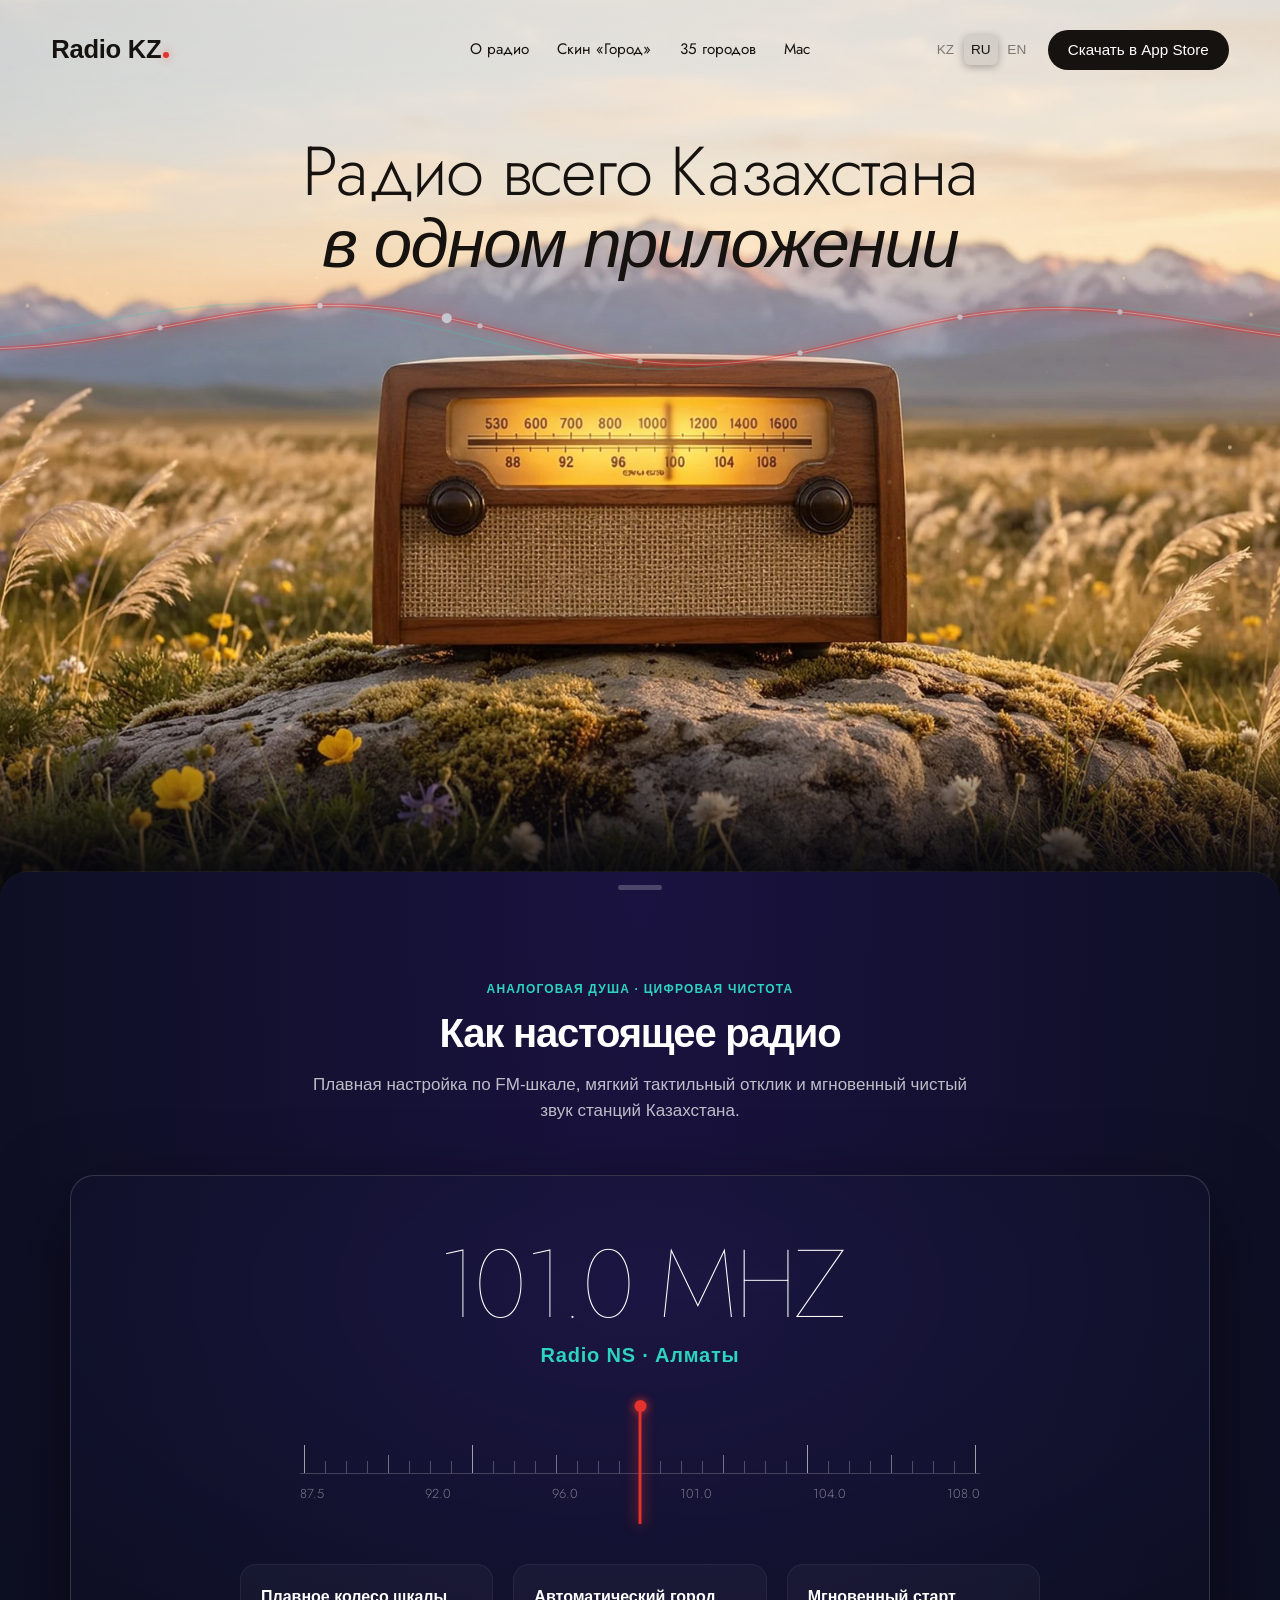
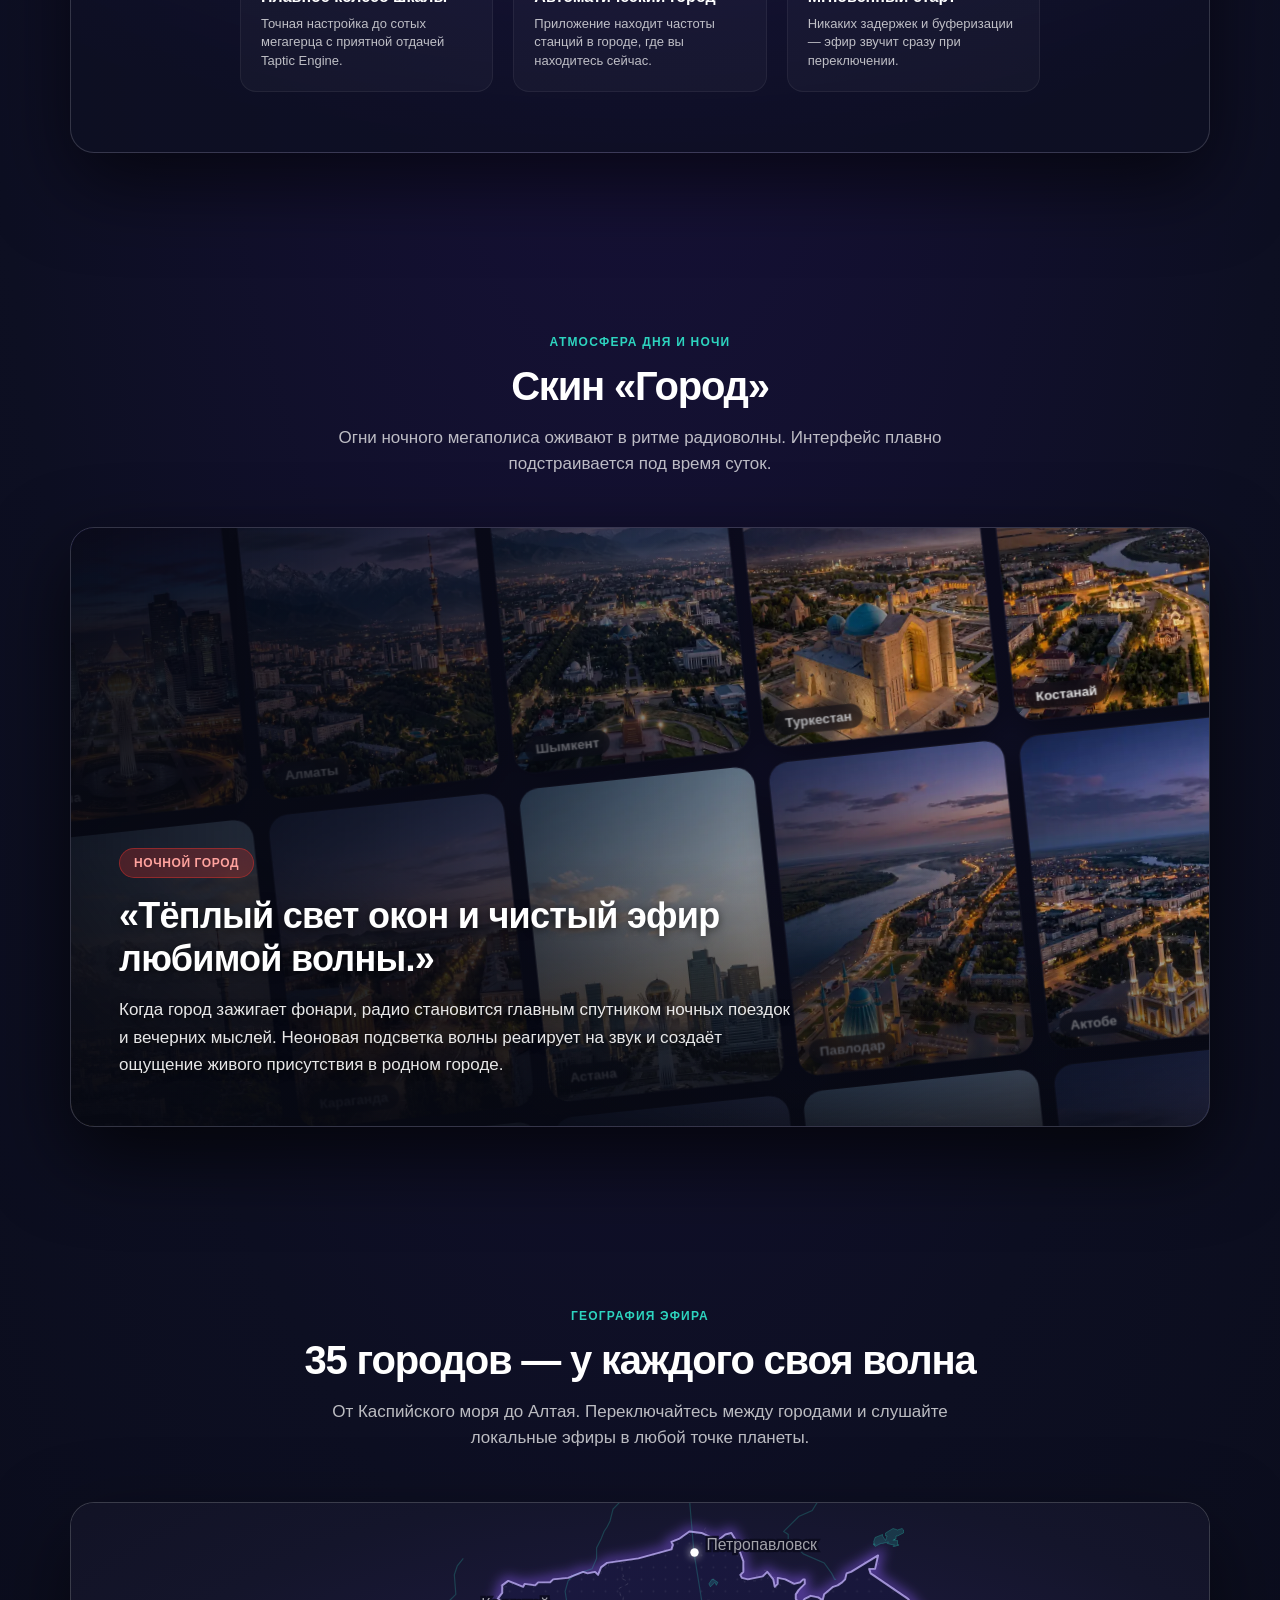
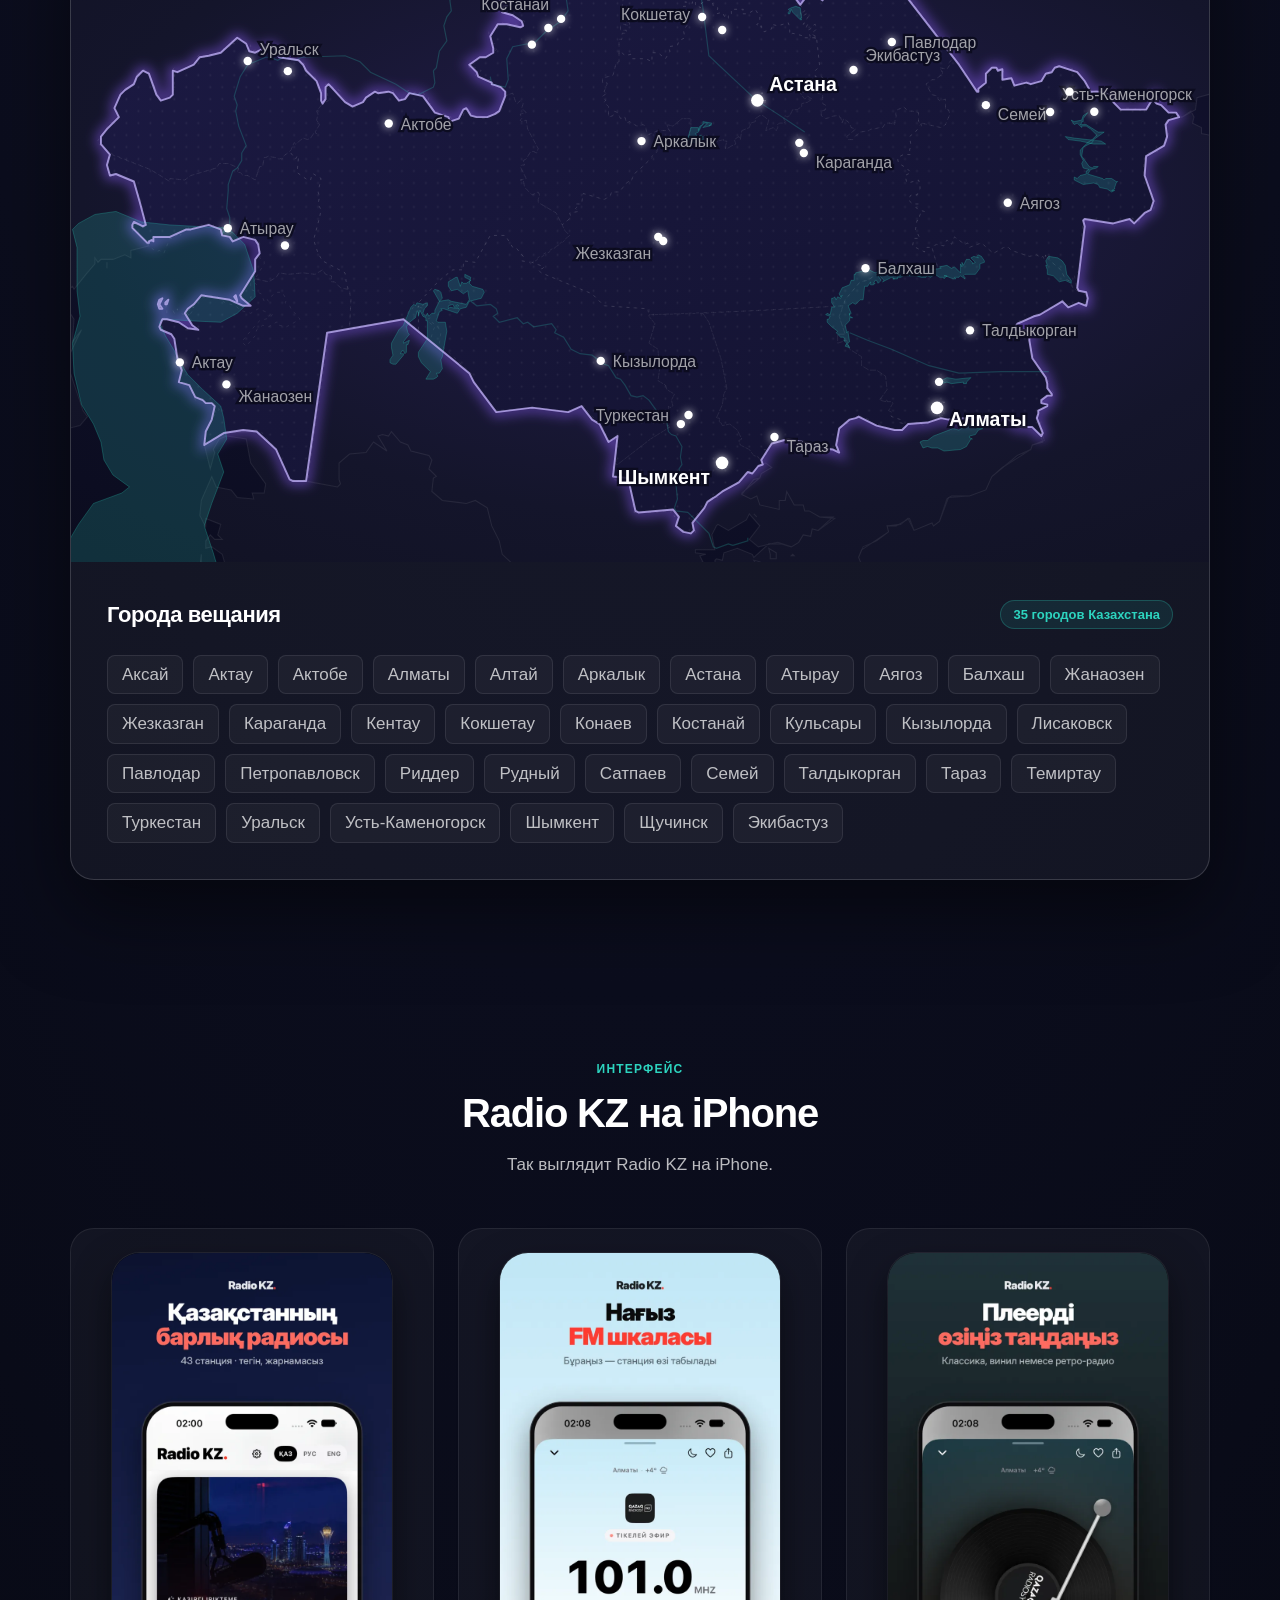
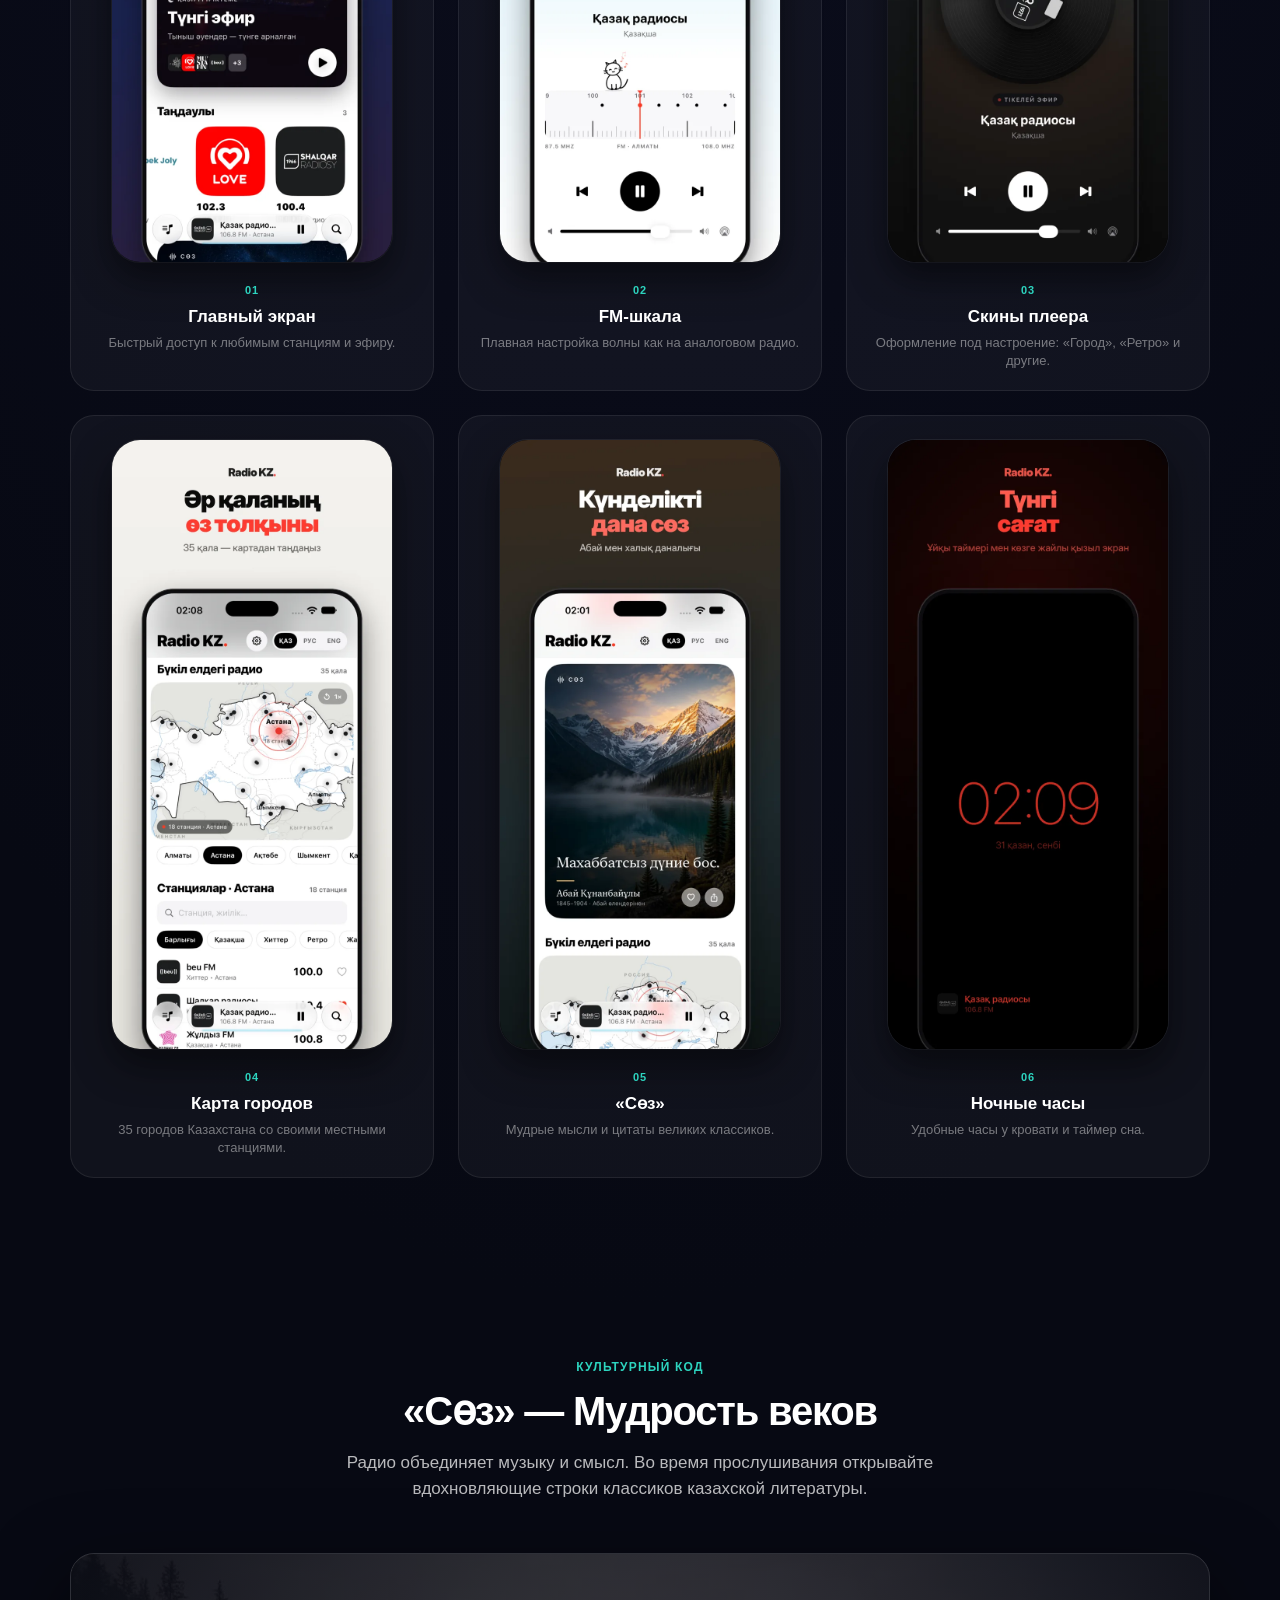
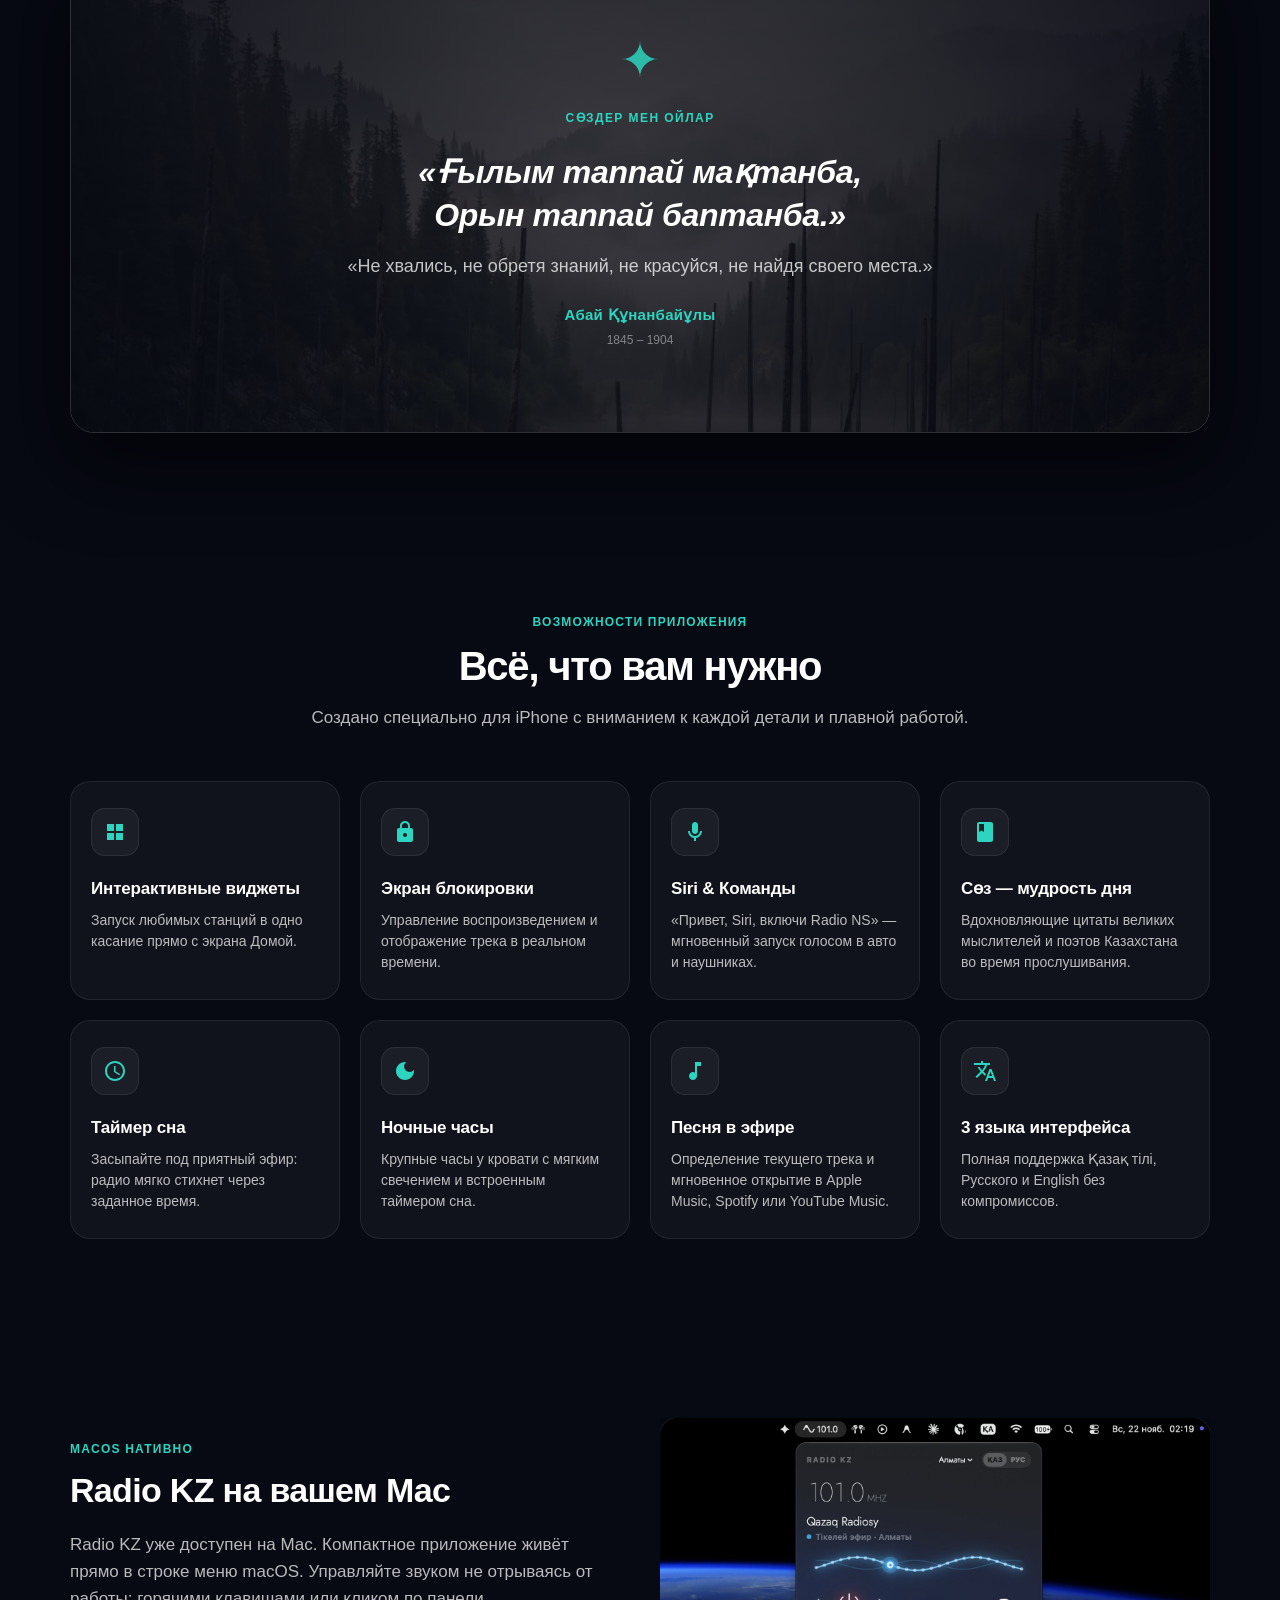
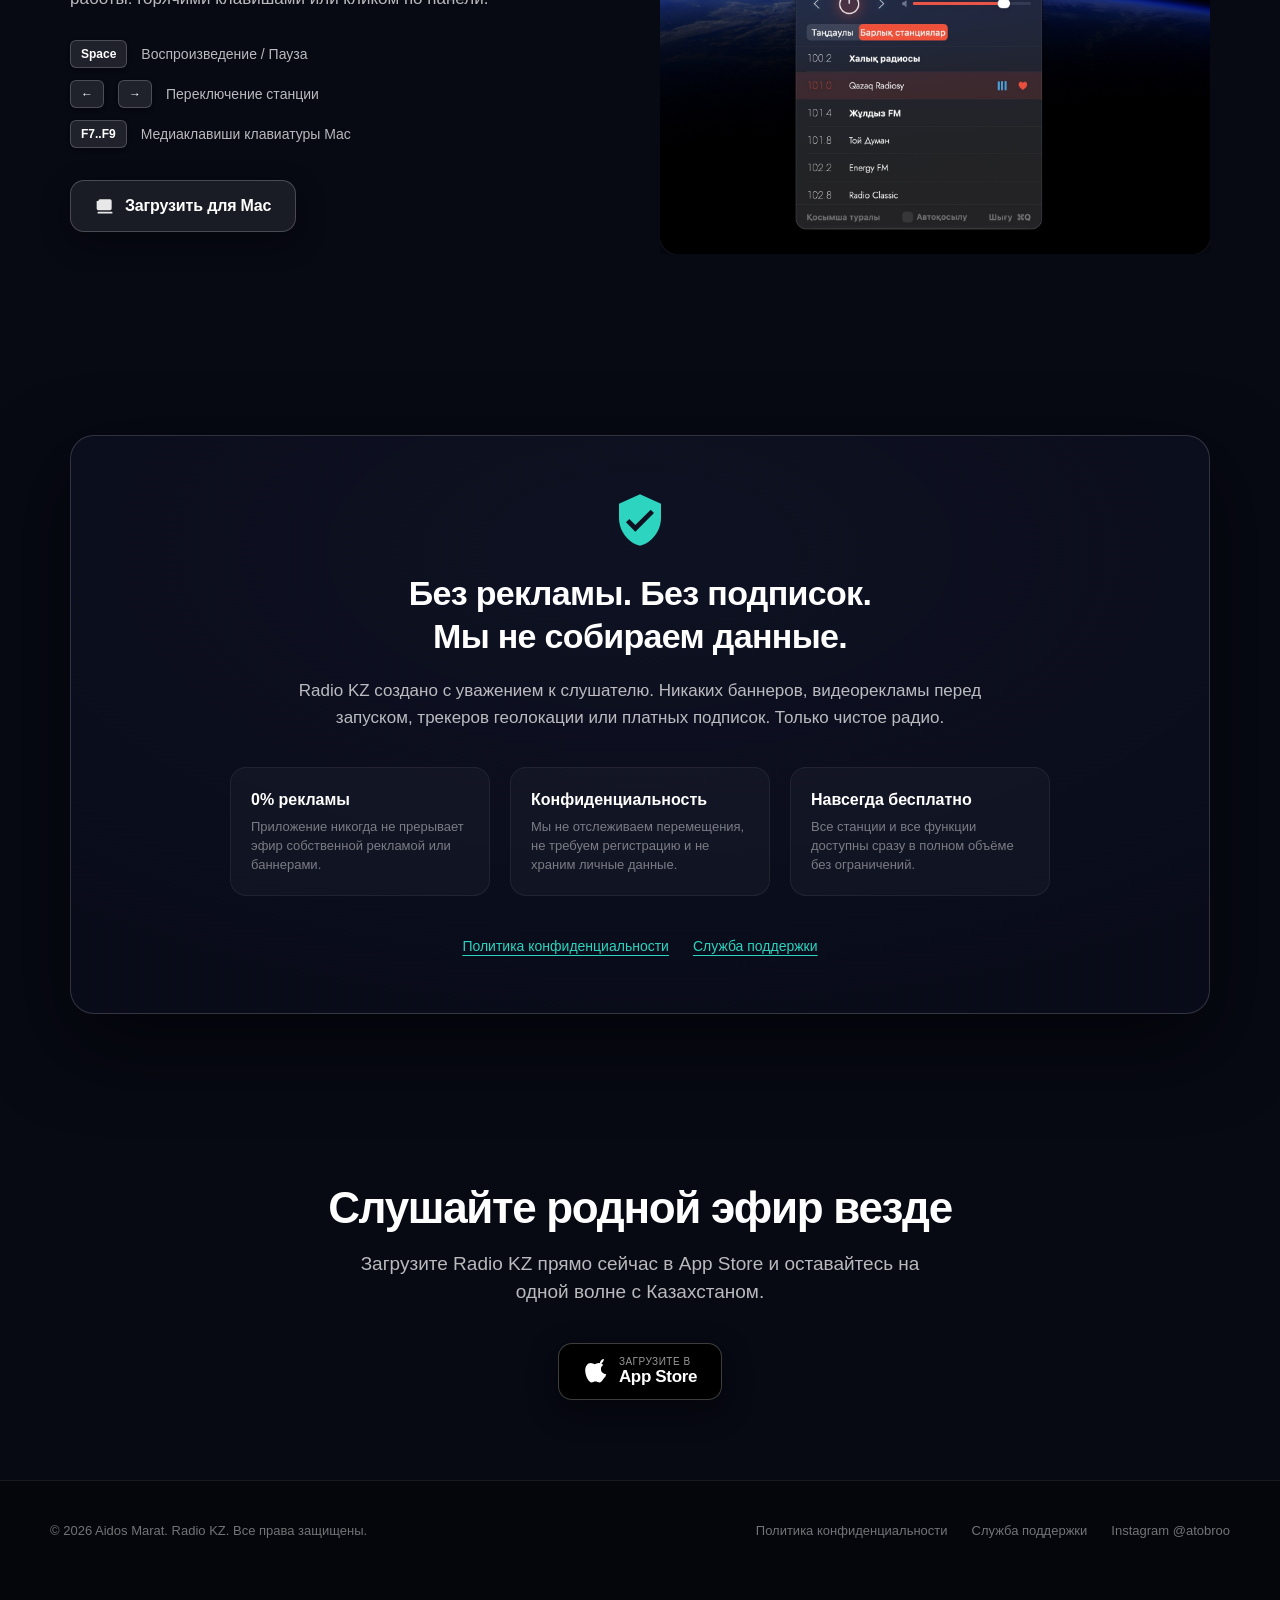
==== commit 6ff09db4: "Add files via upload" ====
--- a/index.html
+++ b/index.html
@@ -1365,9 +1365,9 @@
   <link rel="preconnect" href="https://fonts.googleapis.com">
   <link rel="preconnect" href="https://fonts.gstatic.com" crossorigin>
   <link href="https://fonts.googleapis.com/css2?family=Jost:ital,wght@0,300;0,400;0,500;0,600;1,300&display=swap" rel="stylesheet">
-  <link rel="stylesheet" href="assets/vh.css">
-  <link rel="stylesheet" href="assets/kzmap.css">
-  <link rel="stylesheet" href="assets/collage.css">
+  <link rel="stylesheet" href="vh.css">
+  <link rel="stylesheet" href="kzmap.css">
+  <link rel="stylesheet" href="collage.css">
   <style>.mac-real-shot{display:block;width:100%;height:auto;border-radius:18px;box-shadow:0 30px 80px rgba(0,0,0,.55),0 0 0 1px rgba(255,255,255,.08)}</style>
 </head>
 <body>
@@ -1415,7 +1415,7 @@
   <section class="vh" id="hero">
     <div class="vh-media" aria-hidden="true">
       <div class="vh-plate"><div class="vh-zoom">
-        <img src="assets/hero_radio.jpg" alt="">
+        <img src="hero_radio.jpg" alt="">
         <div class="vh-dial"></div>
         <canvas id="vhDust"></canvas>
       </div></div>
@@ -1528,11 +1528,11 @@
 
     <div class="city-card reveal">
       <div class="cc" aria-hidden="true">
-        <div class="cc-col cc-c1"><div class="cc-track"><figure class="cc-tile" data-id="astana"><img src="assets/collage/astana_night.webp" alt="" loading="lazy" width="420" height="560"><figcaption>Астана</figcaption></figure><figure class="cc-tile" data-id="almaty"><img src="assets/collage/almaty_day.webp" alt="" loading="lazy" width="420" height="560"><figcaption>Алматы</figcaption></figure><figure class="cc-tile" data-id="aktau"><img src="assets/collage/aktau_night.webp" alt="" loading="lazy" width="420" height="560"><figcaption>Актау</figcaption></figure><figure class="cc-tile" data-id="semey"><img src="assets/collage/semey_day.webp" alt="" loading="lazy" width="420" height="560"><figcaption>Семей</figcaption></figure><figure class="cc-tile" data-id="astana"><img src="assets/collage/astana_night.webp" alt="" loading="lazy" width="420" height="560"><figcaption>Астана</figcaption></figure><figure class="cc-tile" data-id="almaty"><img src="assets/collage/almaty_day.webp" alt="" loading="lazy" width="420" height="560"><figcaption>Алматы</figcaption></figure><figure class="cc-tile" data-id="aktau"><img src="assets/collage/aktau_night.webp" alt="" loading="lazy" width="420" height="560"><figcaption>Актау</figcaption></figure><figure class="cc-tile" data-id="semey"><img src="assets/collage/semey_day.webp" alt="" loading="lazy" width="420" height="560"><figcaption>Семей</figcaption></figure></div></div>
-        <div class="cc-col cc-c2"><div class="cc-track"><figure class="cc-tile" data-id="almaty"><img src="assets/collage/almaty_night.webp" alt="" loading="lazy" width="420" height="560"><figcaption>Алматы</figcaption></figure><figure class="cc-tile" data-id="karaganda"><img src="assets/collage/karaganda_night.webp" alt="" loading="lazy" width="420" height="560"><figcaption>Караганда</figcaption></figure><figure class="cc-tile" data-id="taraz"><img src="assets/collage/taraz_day.webp" alt="" loading="lazy" width="420" height="560"><figcaption>Тараз</figcaption></figure><figure class="cc-tile" data-id="uralsk"><img src="assets/collage/uralsk_night.webp" alt="" loading="lazy" width="420" height="560"><figcaption>Уральск</figcaption></figure><figure class="cc-tile" data-id="almaty"><img src="assets/collage/almaty_night.webp" alt="" loading="lazy" width="420" height="560"><figcaption>Алматы</figcaption></figure><figure class="cc-tile" data-id="karaganda"><img src="assets/collage/karaganda_night.webp" alt="" loading="lazy" width="420" height="560"><figcaption>Караганда</figcaption></figure><figure class="cc-tile" data-id="taraz"><img src="assets/collage/taraz_day.webp" alt="" loading="lazy" width="420" height="560"><figcaption>Тараз</figcaption></figure><figure class="cc-tile" data-id="uralsk"><img src="assets/collage/uralsk_night.webp" alt="" loading="lazy" width="420" height="560"><figcaption>Уральск</figcaption></figure></div></div>
-        <div class="cc-col cc-c3"><div class="cc-track"><figure class="cc-tile" data-id="shymkent"><img src="assets/collage/shymkent_night.webp" alt="" loading="lazy" width="420" height="560"><figcaption>Шымкент</figcaption></figure><figure class="cc-tile" data-id="astana"><img src="assets/collage/astana_day.webp" alt="" loading="lazy" width="420" height="560"><figcaption>Астана</figcaption></figure><figure class="cc-tile" data-id="oskemen"><img src="assets/collage/oskemen_night.webp" alt="" loading="lazy" width="420" height="560"><figcaption>Усть-Каменогорск</figcaption></figure><figure class="cc-tile" data-id="kyzylorda"><img src="assets/collage/kyzylorda_night.webp" alt="" loading="lazy" width="420" height="560"><figcaption>Кызылорда</figcaption></figure><figure class="cc-tile" data-id="shymkent"><img src="assets/collage/shymkent_night.webp" alt="" loading="lazy" width="420" height="560"><figcaption>Шымкент</figcaption></figure><figure class="cc-tile" data-id="astana"><img src="assets/collage/astana_day.webp" alt="" loading="lazy" width="420" height="560"><figcaption>Астана</figcaption></figure><figure class="cc-tile" data-id="oskemen"><img src="assets/collage/oskemen_night.webp" alt="" loading="lazy" width="420" height="560"><figcaption>Усть-Каменогорск</figcaption></figure><figure class="cc-tile" data-id="kyzylorda"><img src="assets/collage/kyzylorda_night.webp" alt="" loading="lazy" width="420" height="560"><figcaption>Кызылорда</figcaption></figure></div></div>
-        <div class="cc-col cc-c4"><div class="cc-track"><figure class="cc-tile" data-id="turkestan"><img src="assets/collage/turkestan_night.webp" alt="" loading="lazy" width="420" height="560"><figcaption>Туркестан</figcaption></figure><figure class="cc-tile" data-id="pavlodar"><img src="assets/collage/pavlodar_night.webp" alt="" loading="lazy" width="420" height="560"><figcaption>Павлодар</figcaption></figure><figure class="cc-tile" data-id="kokshetau"><img src="assets/collage/kokshetau_day.webp" alt="" loading="lazy" width="420" height="560"><figcaption>Кокшетау</figcaption></figure><figure class="cc-tile" data-id="atyrau"><img src="assets/collage/atyrau_night.webp" alt="" loading="lazy" width="420" height="560"><figcaption>Атырау</figcaption></figure><figure class="cc-tile" data-id="turkestan"><img src="assets/collage/turkestan_night.webp" alt="" loading="lazy" width="420" height="560"><figcaption>Туркестан</figcaption></figure><figure class="cc-tile" data-id="pavlodar"><img src="assets/collage/pavlodar_night.webp" alt="" loading="lazy" width="420" height="560"><figcaption>Павлодар</figcaption></figure><figure class="cc-tile" data-id="kokshetau"><img src="assets/collage/kokshetau_day.webp" alt="" loading="lazy" width="420" height="560"><figcaption>Кокшетау</figcaption></figure><figure class="cc-tile" data-id="atyrau"><img src="assets/collage/atyrau_night.webp" alt="" loading="lazy" width="420" height="560"><figcaption>Атырау</figcaption></figure></div></div>
-        <div class="cc-col cc-c5"><div class="cc-track"><figure class="cc-tile" data-id="kostanay"><img src="assets/collage/kostanay_night.webp" alt="" loading="lazy" width="420" height="560"><figcaption>Костанай</figcaption></figure><figure class="cc-tile" data-id="aktobe"><img src="assets/collage/aktobe_night.webp" alt="" loading="lazy" width="420" height="560"><figcaption>Актобе</figcaption></figure><figure class="cc-tile" data-id="almaty"><img src="assets/collage/almaty_night.webp" alt="" loading="lazy" width="420" height="560"><figcaption>Алматы</figcaption></figure><figure class="cc-tile" data-id="astana"><img src="assets/collage/astana_night.webp" alt="" loading="lazy" width="420" height="560"><figcaption>Астана</figcaption></figure><figure class="cc-tile" data-id="kostanay"><img src="assets/collage/kostanay_night.webp" alt="" loading="lazy" width="420" height="560"><figcaption>Костанай</figcaption></figure><figure class="cc-tile" data-id="aktobe"><img src="assets/collage/aktobe_night.webp" alt="" loading="lazy" width="420" height="560"><figcaption>Актобе</figcaption></figure><figure class="cc-tile" data-id="almaty"><img src="assets/collage/almaty_night.webp" alt="" loading="lazy" width="420" height="560"><figcaption>Алматы</figcaption></figure><figure class="cc-tile" data-id="astana"><img src="assets/collage/astana_night.webp" alt="" loading="lazy" width="420" height="560"><figcaption>Астана</figcaption></figure></div></div>
+        <div class="cc-col cc-c1"><div class="cc-track"><figure class="cc-tile" data-id="astana"><img src="assets/astana_night.webp" alt="" loading="lazy" width="420" height="560"><figcaption>Астана</figcaption></figure><figure class="cc-tile" data-id="almaty"><img src="assets/almaty_day.webp" alt="" loading="lazy" width="420" height="560"><figcaption>Алматы</figcaption></figure><figure class="cc-tile" data-id="aktau"><img src="assets/aktau_night.webp" alt="" loading="lazy" width="420" height="560"><figcaption>Актау</figcaption></figure><figure class="cc-tile" data-id="semey"><img src="assets/semey_day.webp" alt="" loading="lazy" width="420" height="560"><figcaption>Семей</figcaption></figure><figure class="cc-tile" data-id="astana"><img src="assets/astana_night.webp" alt="" loading="lazy" width="420" height="560"><figcaption>Астана</figcaption></figure><figure class="cc-tile" data-id="almaty"><img src="assets/almaty_day.webp" alt="" loading="lazy" width="420" height="560"><figcaption>Алматы</figcaption></figure><figure class="cc-tile" data-id="aktau"><img src="assets/aktau_night.webp" alt="" loading="lazy" width="420" height="560"><figcaption>Актау</figcaption></figure><figure class="cc-tile" data-id="semey"><img src="assets/semey_day.webp" alt="" loading="lazy" width="420" height="560"><figcaption>Семей</figcaption></figure></div></div>
+        <div class="cc-col cc-c2"><div class="cc-track"><figure class="cc-tile" data-id="almaty"><img src="assets/almaty_night.webp" alt="" loading="lazy" width="420" height="560"><figcaption>Алматы</figcaption></figure><figure class="cc-tile" data-id="karaganda"><img src="assets/karaganda_night.webp" alt="" loading="lazy" width="420" height="560"><figcaption>Караганда</figcaption></figure><figure class="cc-tile" data-id="taraz"><img src="assets/taraz_day.webp" alt="" loading="lazy" width="420" height="560"><figcaption>Тараз</figcaption></figure><figure class="cc-tile" data-id="uralsk"><img src="assets/uralsk_night.webp" alt="" loading="lazy" width="420" height="560"><figcaption>Уральск</figcaption></figure><figure class="cc-tile" data-id="almaty"><img src="assets/almaty_night.webp" alt="" loading="lazy" width="420" height="560"><figcaption>Алматы</figcaption></figure><figure class="cc-tile" data-id="karaganda"><img src="assets/karaganda_night.webp" alt="" loading="lazy" width="420" height="560"><figcaption>Караганда</figcaption></figure><figure class="cc-tile" data-id="taraz"><img src="assets/taraz_day.webp" alt="" loading="lazy" width="420" height="560"><figcaption>Тараз</figcaption></figure><figure class="cc-tile" data-id="uralsk"><img src="assets/uralsk_night.webp" alt="" loading="lazy" width="420" height="560"><figcaption>Уральск</figcaption></figure></div></div>
+        <div class="cc-col cc-c3"><div class="cc-track"><figure class="cc-tile" data-id="shymkent"><img src="assets/shymkent_night.webp" alt="" loading="lazy" width="420" height="560"><figcaption>Шымкент</figcaption></figure><figure class="cc-tile" data-id="astana"><img src="assets/astana_day.webp" alt="" loading="lazy" width="420" height="560"><figcaption>Астана</figcaption></figure><figure class="cc-tile" data-id="oskemen"><img src="assets/oskemen_night.webp" alt="" loading="lazy" width="420" height="560"><figcaption>Усть-Каменогорск</figcaption></figure><figure class="cc-tile" data-id="kyzylorda"><img src="assets/kyzylorda_night.webp" alt="" loading="lazy" width="420" height="560"><figcaption>Кызылорда</figcaption></figure><figure class="cc-tile" data-id="shymkent"><img src="assets/shymkent_night.webp" alt="" loading="lazy" width="420" height="560"><figcaption>Шымкент</figcaption></figure><figure class="cc-tile" data-id="astana"><img src="assets/astana_day.webp" alt="" loading="lazy" width="420" height="560"><figcaption>Астана</figcaption></figure><figure class="cc-tile" data-id="oskemen"><img src="assets/oskemen_night.webp" alt="" loading="lazy" width="420" height="560"><figcaption>Усть-Каменогорск</figcaption></figure><figure class="cc-tile" data-id="kyzylorda"><img src="assets/kyzylorda_night.webp" alt="" loading="lazy" width="420" height="560"><figcaption>Кызылорда</figcaption></figure></div></div>
+        <div class="cc-col cc-c4"><div class="cc-track"><figure class="cc-tile" data-id="turkestan"><img src="assets/turkestan_night.webp" alt="" loading="lazy" width="420" height="560"><figcaption>Туркестан</figcaption></figure><figure class="cc-tile" data-id="pavlodar"><img src="assets/pavlodar_night.webp" alt="" loading="lazy" width="420" height="560"><figcaption>Павлодар</figcaption></figure><figure class="cc-tile" data-id="kokshetau"><img src="assets/kokshetau_day.webp" alt="" loading="lazy" width="420" height="560"><figcaption>Кокшетау</figcaption></figure><figure class="cc-tile" data-id="atyrau"><img src="assets/atyrau_night.webp" alt="" loading="lazy" width="420" height="560"><figcaption>Атырау</figcaption></figure><figure class="cc-tile" data-id="turkestan"><img src="assets/turkestan_night.webp" alt="" loading="lazy" width="420" height="560"><figcaption>Туркестан</figcaption></figure><figure class="cc-tile" data-id="pavlodar"><img src="assets/pavlodar_night.webp" alt="" loading="lazy" width="420" height="560"><figcaption>Павлодар</figcaption></figure><figure class="cc-tile" data-id="kokshetau"><img src="assets/kokshetau_day.webp" alt="" loading="lazy" width="420" height="560"><figcaption>Кокшетау</figcaption></figure><figure class="cc-tile" data-id="atyrau"><img src="assets/atyrau_night.webp" alt="" loading="lazy" width="420" height="560"><figcaption>Атырау</figcaption></figure></div></div>
+        <div class="cc-col cc-c5"><div class="cc-track"><figure class="cc-tile" data-id="kostanay"><img src="assets/kostanay_night.webp" alt="" loading="lazy" width="420" height="560"><figcaption>Костанай</figcaption></figure><figure class="cc-tile" data-id="aktobe"><img src="assets/aktobe_night.webp" alt="" loading="lazy" width="420" height="560"><figcaption>Актобе</figcaption></figure><figure class="cc-tile" data-id="almaty"><img src="assets/almaty_night.webp" alt="" loading="lazy" width="420" height="560"><figcaption>Алматы</figcaption></figure><figure class="cc-tile" data-id="astana"><img src="assets/astana_night.webp" alt="" loading="lazy" width="420" height="560"><figcaption>Астана</figcaption></figure><figure class="cc-tile" data-id="kostanay"><img src="assets/kostanay_night.webp" alt="" loading="lazy" width="420" height="560"><figcaption>Костанай</figcaption></figure><figure class="cc-tile" data-id="aktobe"><img src="assets/aktobe_night.webp" alt="" loading="lazy" width="420" height="560"><figcaption>Актобе</figcaption></figure><figure class="cc-tile" data-id="almaty"><img src="assets/almaty_night.webp" alt="" loading="lazy" width="420" height="560"><figcaption>Алматы</figcaption></figure><figure class="cc-tile" data-id="astana"><img src="assets/astana_night.webp" alt="" loading="lazy" width="420" height="560"><figcaption>Астана</figcaption></figure></div></div>
       </div>
       <div class="city-overlay"></div>
       <div class="city-content">
@@ -1844,7 +1844,7 @@
 
       <!-- Real screenshot: Radio KZ in the macOS menu bar -->
       <div class="mac-mockup-wrap reveal">
-        <img class="mac-real-shot" src="assets/mac_menubar.jpg" width="1606" height="1274" loading="lazy"
+        <img class="mac-real-shot" src="mac_menubar.jpg" width="1606" height="1274" loading="lazy"
              alt="Radio KZ в строке меню macOS: частота 101.0, Qazaq Radiosy, список станций Алматы">
       </div>
     </div>
@@ -2438,7 +2438,7 @@
       document.querySelectorAll('.reveal').forEach(el => observer.observe(el));
     })();
   </script>
-  <script src="assets/vh.js"></script>
-  <script src="assets/kzmap.js"></script>
+  <script src="vh.js"></script>
+  <script src="kzmap.js"></script>
 </body>
 </html>
--- a/vh.css
+++ b/vh.css
@@ -0,0 +1,116 @@
+/* ===== New hero: radio in the steppe ===== */
+.vh{--vh-ink:#16120f;--vh-sky:#e9d9c3;--vh-red:#E5322D;--vh-pad:clamp(1.25rem,4vw,3.6rem);
+  --vh-ease:cubic-bezier(.22,1,.36,1);--vh-io:cubic-bezier(.76,0,.24,1);--vh-ratio:1.7708;
+  position:relative;min-height:100svh;overflow:hidden;display:flex;flex-direction:column;
+  background:var(--vh-sky);color:var(--vh-ink);font-family:"Jost",-apple-system,BlinkMacSystemFont,"Segoe UI",Helvetica,Arial,sans-serif;text-align:center}
+.vh a{color:inherit;text-decoration:none}
+.vh button{font:inherit;color:inherit;background:none;border:0;cursor:pointer;padding:0}
+.vh-media{position:absolute;inset:0;z-index:0;opacity:0;filter:blur(14px);transform:scale(1.06);animation:vhIn 1.9s var(--vh-ease) .1s forwards}
+@keyframes vhIn{to{opacity:1;filter:blur(0);transform:scale(1)}}
+.vh-media::before{content:"";display:none;position:absolute;inset:-8%;background:url("hero_radio.jpg") center 4%/cover no-repeat;filter:blur(30px) saturate(105%);transform:scale(1.05)}
+.vh-plate{position:absolute;z-index:1;left:50%;top:74%;width:max(100vw,calc(100svh * var(--vh-ratio)));aspect-ratio:2720/1536;transform:translate(-50%,-74%)}
+.vh-zoom{position:absolute;inset:0;transform-origin:50% 55%;animation:vhDrift 28s ease-in-out infinite alternate}
+@keyframes vhDrift{from{transform:scale(1)}to{transform:scale(1.07)}}
+.vh-zoom img{position:absolute;inset:0;width:100%;height:100%;display:block;max-width:none}
+.vh-dial{position:absolute;left:49.9%;top:48.6%;width:25%;height:12%;transform:translate(-50%,-50%);border-radius:40%;mix-blend-mode:screen;pointer-events:none;
+  background:radial-gradient(closest-side,rgba(255,190,90,.55),rgba(255,160,60,.18) 60%,rgba(255,150,50,0));animation:vhDial 4.2s ease-in-out infinite}
+@keyframes vhDial{0%,100%{opacity:.35}45%{opacity:.85}60%{opacity:.6}}
+#vhDust{position:absolute;inset:0;width:100%;height:100%;pointer-events:none}
+.vh-media::after{content:"";position:absolute;inset:0;z-index:3;pointer-events:none;
+  background:linear-gradient(to bottom,rgba(244,232,214,.6) 0%,rgba(244,232,214,.2) 30%,rgba(244,232,214,0) 52%,rgba(7,9,19,0) 80%,rgba(7,9,19,.85) 97%,#070913 100%),
+             radial-gradient(120% 70% at 50% 0%,rgba(255,255,255,.35),rgba(255,255,255,0) 60%)}
+/* nav */
+.vh-nav{position:relative;z-index:60;display:flex;align-items:center;justify-content:space-between;gap:1rem;padding:clamp(1.1rem,2.4vw,1.9rem) var(--vh-pad)}
+.vh-logo{font-size:clamp(1.3rem,2vw,1.6rem);font-weight:600;letter-spacing:-.01em;white-space:nowrap;line-height:1}
+.vh-logo i{display:inline-block;width:.24em;height:.24em;margin-left:.07em;border-radius:50%;background:var(--vh-red);box-shadow:0 0 10px rgba(229,50,45,.6)}
+.vh-links{display:flex;gap:clamp(1.1rem,2.2vw,2.15rem);list-style:none;margin:0;padding:0;position:absolute;left:50%;top:50%;transform:translate(-50%,-50%)}
+.vh-links a{display:inline-block;position:relative;padding:.15rem 0;font-size:clamp(.95rem,1.05vw,1.05rem);white-space:nowrap}
+.vh-links a::after{content:"";position:absolute;left:0;right:0;bottom:-2px;height:1px;background:currentColor;transform:scaleX(0);transform-origin:right;transition:transform .5s var(--vh-ease)}
+.vh-links a:hover::after{transform:scaleX(1);transform-origin:left}
+.vh-right{display:flex;align-items:center;gap:.9rem}
+.vh-lang{display:flex;gap:.15rem}
+.vh .vh-lang .lang-btn{padding:.3rem .45rem;border-radius:6px;font-size:.85rem;font-weight:500;color:var(--vh-ink);background:transparent;opacity:.5;border:0;transition:opacity .3s,background-color .3s}
+.vh .vh-lang .lang-btn.active{opacity:1;background:rgba(22,18,15,.08)}
+.vh-btn{display:inline-block;background:#16120f;color:#fff!important;border-radius:999px;padding:.75rem 1.25rem;font-size:.95rem;font-weight:500;line-height:1;white-space:nowrap;
+  transition:transform .45s var(--vh-ease),background-color .45s var(--vh-ease),box-shadow .45s var(--vh-ease)}
+.vh-btn:hover{transform:translateY(-2px);background:#2a221c;box-shadow:0 10px 24px -12px rgba(0,0,0,.6)}
+.vh-burger{display:none;position:relative;z-index:60;width:44px;height:44px;margin-right:-8px;border-radius:8px;flex:0 0 auto}
+.vh-burger span{position:absolute;left:11px;width:22px;height:1.6px;background:var(--vh-ink);border-radius:2px;transition:transform .55s var(--vh-io),opacity .3s ease}
+.vh-burger span:nth-child(1){top:17px}.vh-burger span:nth-child(2){top:22px;width:15px}.vh-burger span:nth-child(3){top:27px}
+.vh-burger.is-active span:nth-child(1){transform:translateY(5px) rotate(45deg)}
+.vh-burger.is-active span:nth-child(2){opacity:0;transform:translateX(10px)}
+.vh-burger.is-active span:nth-child(3){transform:translateY(-5px) rotate(-45deg)}
+.vh-rise{opacity:0;transform:translateY(-14px);animation:vhRise .95s var(--vh-ease) forwards}
+@keyframes vhRise{to{opacity:1;transform:translateY(0)}}
+.vh-d1{animation-delay:.18s}.vh-d2{animation-delay:.26s}.vh-d3{animation-delay:.32s}.vh-d4{animation-delay:.38s}.vh-d5{animation-delay:.44s}.vh-d6{animation-delay:.52s}
+/* headline */
+.vh-inner{position:relative;z-index:10;flex:1;display:flex;flex-direction:column;align-items:center;padding:clamp(1.2rem,4vh,3.6rem) var(--vh-pad) 0;pointer-events:none}
+.vh-headline{margin:0;font-family:inherit;font-weight:300;font-size:clamp(2.4rem,min(5.4vw,8.5vh),5.8rem);line-height:1.04;letter-spacing:-.025em;color:var(--vh-ink);background:none;-webkit-text-fill-color:currentColor}
+.vh-line{display:block;overflow:hidden;white-space:nowrap;padding-bottom:.08em;margin-bottom:-.08em}
+.vh-it{font-style:italic}
+.vh-line>span{display:block;transform:translateY(110%);opacity:0;animation:vhUp 1.25s var(--vh-ease) forwards}
+.vh-line:nth-child(1)>span{animation-delay:.55s}.vh-line:nth-child(2)>span{animation-delay:.68s}
+@keyframes vhUp{to{transform:translateY(0);opacity:1}}
+.vh-sub{display:none;margin:clamp(.9rem,2vh,1.4rem) 0 0;font-size:clamp(.95rem,1.2vw,1.1rem);color:rgba(22,18,15,.75);opacity:0;transform:translateY(10px);animation:vhRise .9s var(--vh-ease) 1.05s forwards}
+.vh-sub b{font-weight:500;color:var(--vh-ink)}
+/* mobile menu */
+.vh-menu{position:fixed;inset:0;z-index:150;display:flex;flex-direction:column;justify-content:center;padding:0 clamp(1.25rem,4vw,3.6rem);text-align:left;
+  font-family:"Jost",-apple-system,sans-serif;color:#16120f;background:rgba(246,236,222,.94);-webkit-backdrop-filter:blur(22px) saturate(140%);backdrop-filter:blur(22px) saturate(140%);
+  clip-path:inset(0 0 100% 0);visibility:hidden;transition:clip-path .85s cubic-bezier(.76,0,.24,1),visibility 0s linear .85s}
+.vh-menu.is-open{clip-path:inset(0 0 0 0);visibility:visible;transition:clip-path .85s cubic-bezier(.76,0,.24,1),visibility 0s linear 0s}
+.vh-menu-list{list-style:none;margin:0;padding:0}
+.vh-menu-list li{overflow:hidden}
+.vh-menu-list a{display:block;color:#16120f;text-decoration:none;font-weight:300;font-size:clamp(2.1rem,10vw,3.2rem);line-height:1.2;padding:.1em 0;letter-spacing:-.02em;
+  transform:translateY(115%);opacity:0;transition:transform .8s cubic-bezier(.22,1,.36,1),opacity .6s ease}
+.vh-menu.is-open .vh-menu-list a{transform:translateY(0);opacity:1}
+.vh-menu.is-open li:nth-child(1) a{transition-delay:.26s}.vh-menu.is-open li:nth-child(2) a{transition-delay:.33s}
+.vh-menu.is-open li:nth-child(3) a{transition-delay:.40s}.vh-menu.is-open li:nth-child(4) a{transition-delay:.47s}
+.vh-menu-rule{height:1px;background:rgba(22,18,15,.16);margin:2.2rem 0 0;transform:scaleX(0);transform-origin:left;transition:transform .9s cubic-bezier(.22,1,.36,1)}
+.vh-menu.is-open .vh-menu-rule{transform:scaleX(1);transition-delay:.5s}
+.vh-menu-foot{margin-top:2.2rem;opacity:0;transform:translateY(22px);transition:transform .8s cubic-bezier(.22,1,.36,1),opacity .6s ease}
+.vh-menu.is-open .vh-menu-foot{opacity:1;transform:translateY(0);transition-delay:.56s}
+.vh-menu .vh-btn{padding:.95rem 1.6rem;font-size:1rem;text-decoration:none}
+body.vh-menu-open{overflow:hidden}
+.vh-menu-open .vh-nav{z-index:160}
+/* old sticky header: hidden while the hero is on screen */
+.header-nav{position:fixed!important;left:0;right:0;top:0;transform:translateY(-110%);transition:transform .5s cubic-bezier(.22,1,.36,1),background .3s ease}
+.header-nav.vh-show{transform:none}
+/* responsive */
+@media (max-width:980px){
+  .vh-links,.vh-right .vh-btn{display:none}
+  .vh-burger{display:block}
+  .vh-line{white-space:normal}
+  .vh-headline{font-size:clamp(2.3rem,6.6vw,3.6rem);max-width:15ch}
+}
+@media (max-width:980px) and (orientation:portrait){
+  .vh-media::before{display:block}
+  .vh-plate{top:auto;bottom:0;transform:translateX(-50%);width:calc(62svh * var(--vh-ratio));
+    -webkit-mask-image:linear-gradient(180deg,rgba(0,0,0,0) 0%,rgba(0,0,0,.6) 9%,#000 20%);mask-image:linear-gradient(180deg,rgba(0,0,0,0) 0%,rgba(0,0,0,.6) 9%,#000 20%)}
+}
+@media (max-width:560px){
+  .vh-headline{font-size:clamp(2.1rem,9.6vw,3rem);line-height:1.08;max-width:11ch}
+  .vh-inner{padding-top:clamp(1.5rem,6vh,2.8rem)}
+}
+@media (max-height:520px) and (orientation:landscape){
+  .vh-headline{font-size:clamp(1.7rem,5vw,2.4rem);max-width:22ch}
+  .vh-inner{padding-top:.6rem}
+}
+@media (prefers-reduced-motion:reduce){
+  .vh *,.vh-menu *{animation-duration:.01ms!important;animation-delay:0ms!important;transition-duration:.01ms!important}
+  .vh-media{opacity:1;transform:none;filter:none;animation:none}
+  .vh-line>span,.vh-sub,.vh-rise{transform:none;opacity:1}
+  .vh-zoom,.vh-dial{animation:none}
+}
+/* translucent neon wave behind the headline */
+#vhWave{position:absolute;inset:0;width:100%;height:100%;z-index:4;pointer-events:none;opacity:.5}
+@media (prefers-reduced-motion:reduce){#vhWave{opacity:.35}}
+/* curtain: hero stays, the rest of the site slides up over it */
+body{overflow-x:clip}
+.vh{position:sticky;top:0;z-index:0;height:100svh;min-height:0}
+.vh-inner,.vh-media{transform-origin:50% 35%}
+.vh-curtain{position:relative;z-index:2;margin-top:-28px;padding-top:1px;
+  background-color:#070913;background-image:radial-gradient(120% 60% at 50% 0%,#1A1240 0%,#0D0F22 45%,#070913 100%);
+  border-radius:28px 28px 0 0;box-shadow:0 -24px 60px rgba(0,0,0,.35),0 -1px 0 rgba(255,255,255,.08)}
+.vh-curtain::before{content:"";display:block;width:44px;height:5px;margin:12px auto 0;border-radius:3px;background:rgba(255,255,255,.22)}
+.vh-shade{position:absolute;inset:0;z-index:20;background:#070913;opacity:0;pointer-events:none}
+@media (max-width:560px){.vh-curtain{border-radius:22px 22px 0 0;margin-top:-22px}}
--- a/kzmap.css
+++ b/kzmap.css
@@ -0,0 +1,27 @@
+/* ===== animated Kazakhstan map ===== */
+.kzm{position:relative;width:100%;aspect-ratio:760/440;background:radial-gradient(90% 80% at 55% 45%,#1d1748 0%,#0e0f26 60%,#0a0b1c 100%);overflow:hidden}
+.kzm-svg{position:absolute;inset:0;width:100%;height:100%;display:block}
+.kzm canvas{position:absolute;inset:0;width:100%;height:100%;pointer-events:none;mix-blend-mode:screen}
+.kzm-neigh{fill:rgba(255,255,255,.025);stroke:rgba(255,255,255,.08);stroke-width:.7}
+.kzm-landglow{fill:none;stroke:rgba(139,92,246,.55);stroke-width:6}
+.kzm-land{fill:url(#kzmLand)}
+.kzm-landdots{fill:url(#kzmDots)}
+.kzm-regions{fill:none;stroke:rgba(255,255,255,.09);stroke-width:.6;stroke-dasharray:2 3}
+.kzm-rivers{fill:none;stroke:rgba(45,212,191,.22);stroke-width:.8}
+.kzm-lakes{fill:rgba(45,212,191,.18);stroke:rgba(45,212,191,.35);stroke-width:.5}
+.kzm-border{fill:none;stroke:rgba(196,181,253,.75);stroke-width:1.3;stroke-linejoin:round}
+.kzm-dot{fill:#fff;filter:drop-shadow(0 0 3px rgba(255,255,255,.8));transition:r .25s,fill .25s}
+.kzm-dot.big{fill:#fff}
+.kzm-dot.on{fill:#E5322D;r:6px}
+.kzm-hit{fill:transparent;cursor:pointer}
+.kzm-ring{fill:none;stroke:#E5322D;stroke-width:1.2;opacity:0}
+.kzm-ring.ping{animation:kzmPing 1.6s cubic-bezier(.22,1,.36,1)}
+@keyframes kzmPing{0%{r:3px;opacity:.95}100%{r:22px;opacity:0}}
+.kzm-label{font:500 10.5px "Jost",-apple-system,sans-serif;fill:rgba(255,255,255,.62);pointer-events:none;paint-order:stroke;stroke:rgba(10,11,28,.85);stroke-width:3px}
+.kzm-label.big{font-size:13px;font-weight:600;fill:#fff}
+.kzm-tip{position:absolute;transform:translate(-50%,-150%);padding:.35rem .7rem;border-radius:999px;background:#E5322D;color:#fff;font:600 13px "Jost",-apple-system,sans-serif;
+  white-space:nowrap;pointer-events:none;opacity:0;transition:opacity .2s;box-shadow:0 6px 20px rgba(229,50,45,.45)}
+.kzm-tip.on{opacity:1}
+.kzm-chip{cursor:pointer;font:inherit;transition:background-color .25s,color .25s,border-color .25s}
+.kzm-chip.on{background:#E5322D!important;color:#fff!important;border-color:#E5322D!important}
+@media (max-width:640px){.kzm-label:not(.big){display:none}.kzm-label.big{font-size:26px;stroke-width:5px}.kzm-dot{r:5px}.kzm-dot.big{r:7px}}
--- a/collage.css
+++ b/collage.css
@@ -0,0 +1,23 @@
+/* ===== "City" skin: moving collage of Kazakhstan cities ===== */
+.cc{position:absolute;inset:-40px 0;z-index:1;display:grid;grid-template-columns:repeat(5,1fr);gap:14px;padding:0 14px;
+  transform:rotate(-6deg) scale(1.12);transform-origin:50% 50%}
+.cc-col{overflow:visible;position:relative}
+.cc-track{display:flex;flex-direction:column;gap:14px;animation:ccUp 46s linear infinite;will-change:transform}
+.cc-c2 .cc-track,.cc-c4 .cc-track{animation-name:ccDown;animation-duration:54s}
+.cc-c3 .cc-track{animation-duration:40s}
+.cc-c5 .cc-track{animation-duration:60s}
+@keyframes ccUp{from{transform:translateY(0)}to{transform:translateY(calc(-50% - 7px))}}
+@keyframes ccDown{from{transform:translateY(calc(-50% - 7px))}to{transform:translateY(0)}}
+.cc-tile{position:relative;margin:0;border-radius:18px;overflow:hidden;aspect-ratio:3/4;background:#141432;
+  box-shadow:0 12px 30px rgba(0,0,0,.45),0 0 0 1px rgba(255,255,255,.06)}
+.cc-tile img{width:100%;height:100%;object-fit:cover;display:block;filter:saturate(1.05)}
+.cc-tile figcaption{position:absolute;left:10px;bottom:10px;padding:.25rem .6rem;border-radius:999px;font:600 12px "Jost",-apple-system,sans-serif;
+  color:#fff;background:rgba(7,9,19,.55);-webkit-backdrop-filter:blur(8px);backdrop-filter:blur(8px)}
+.city-card .city-overlay{background:linear-gradient(90deg,rgba(7,9,19,.92) 0%,rgba(7,9,19,.7) 38%,rgba(7,9,19,.15) 75%,rgba(7,9,19,.05) 100%),
+  linear-gradient(0deg,rgba(7,9,19,.85) 0%,rgba(7,9,19,0) 45%)!important}
+.city-card{min-height:600px}
+.city-card:hover .cc-track{animation-play-state:paused}
+@media (max-width:900px){.cc{grid-template-columns:repeat(3,1fr);gap:10px}.cc-track{gap:10px}.cc-c4,.cc-c5{display:none}
+  .city-card .city-overlay{background:linear-gradient(0deg,rgba(7,9,19,.95) 0%,rgba(7,9,19,.75) 40%,rgba(7,9,19,.1) 75%)!important}
+  .city-card{min-height:560px}}
+@media (prefers-reduced-motion:reduce){.cc-track{animation:none}}
